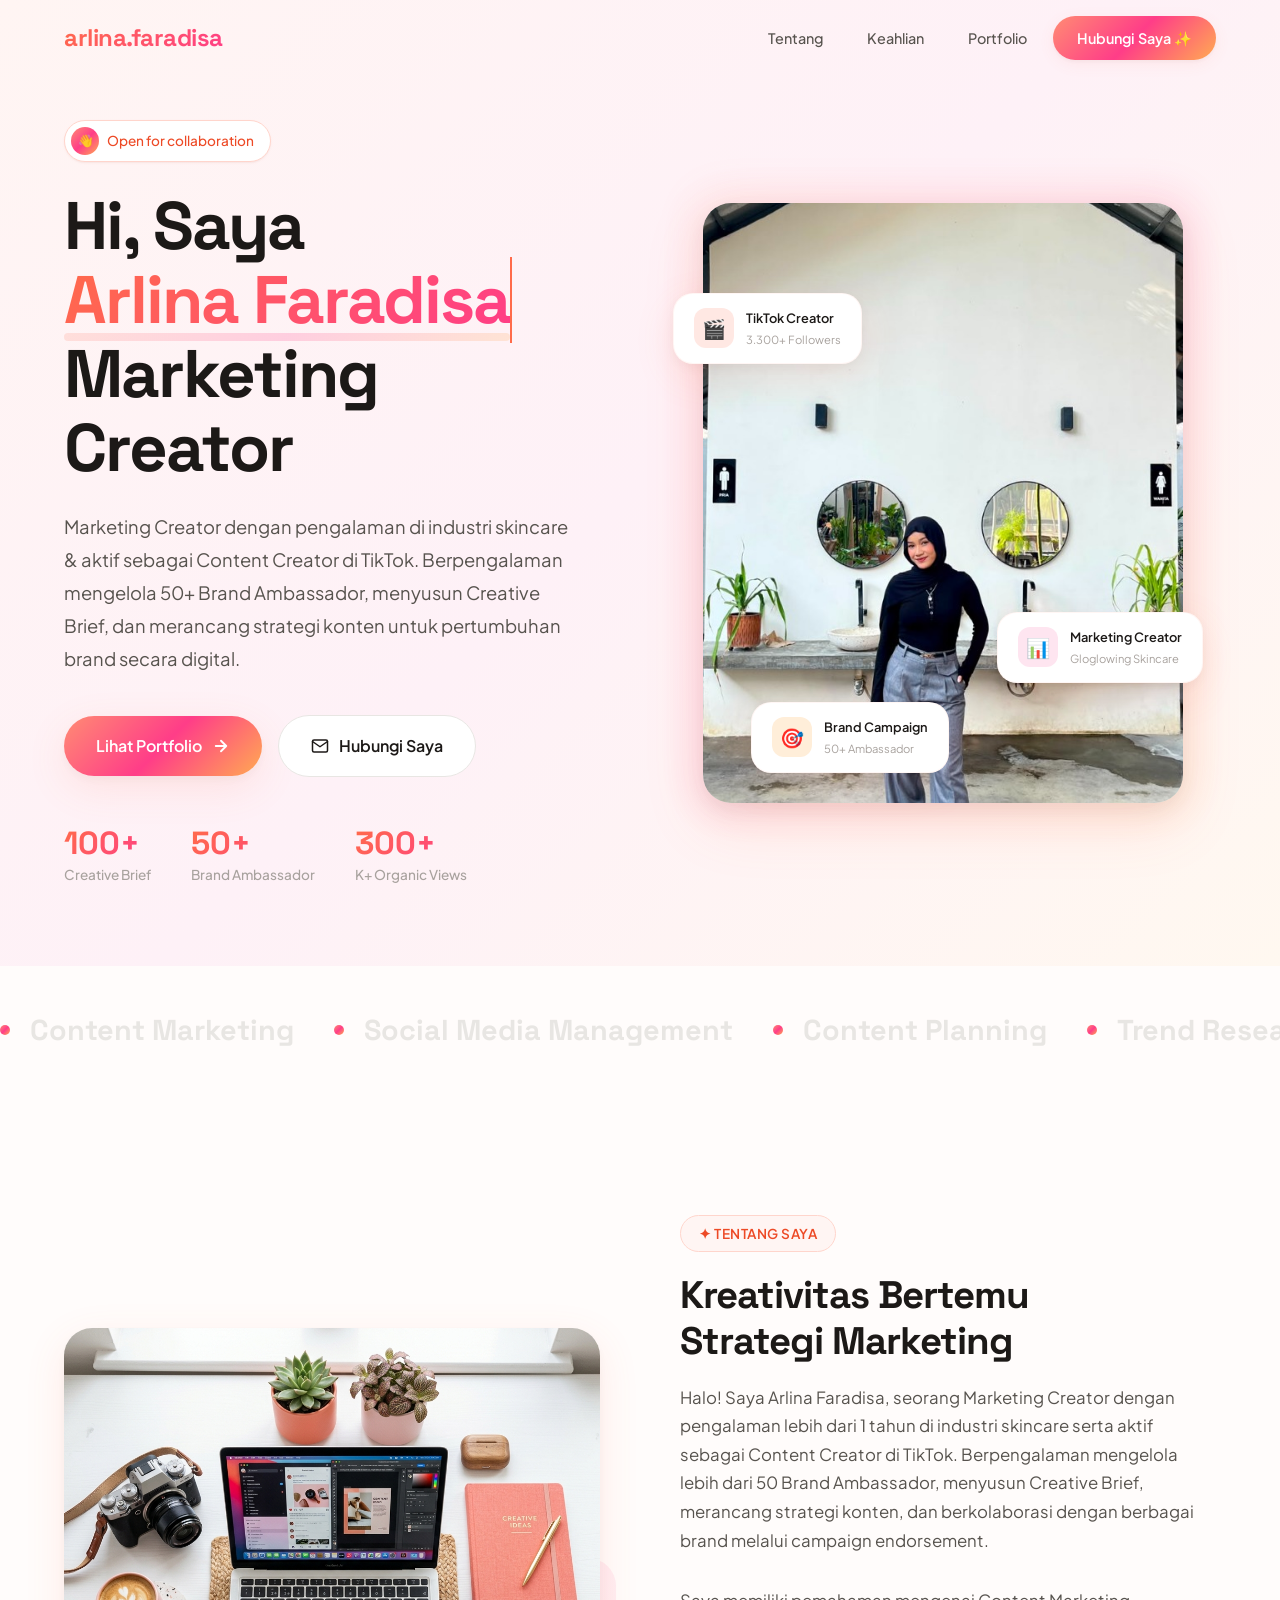
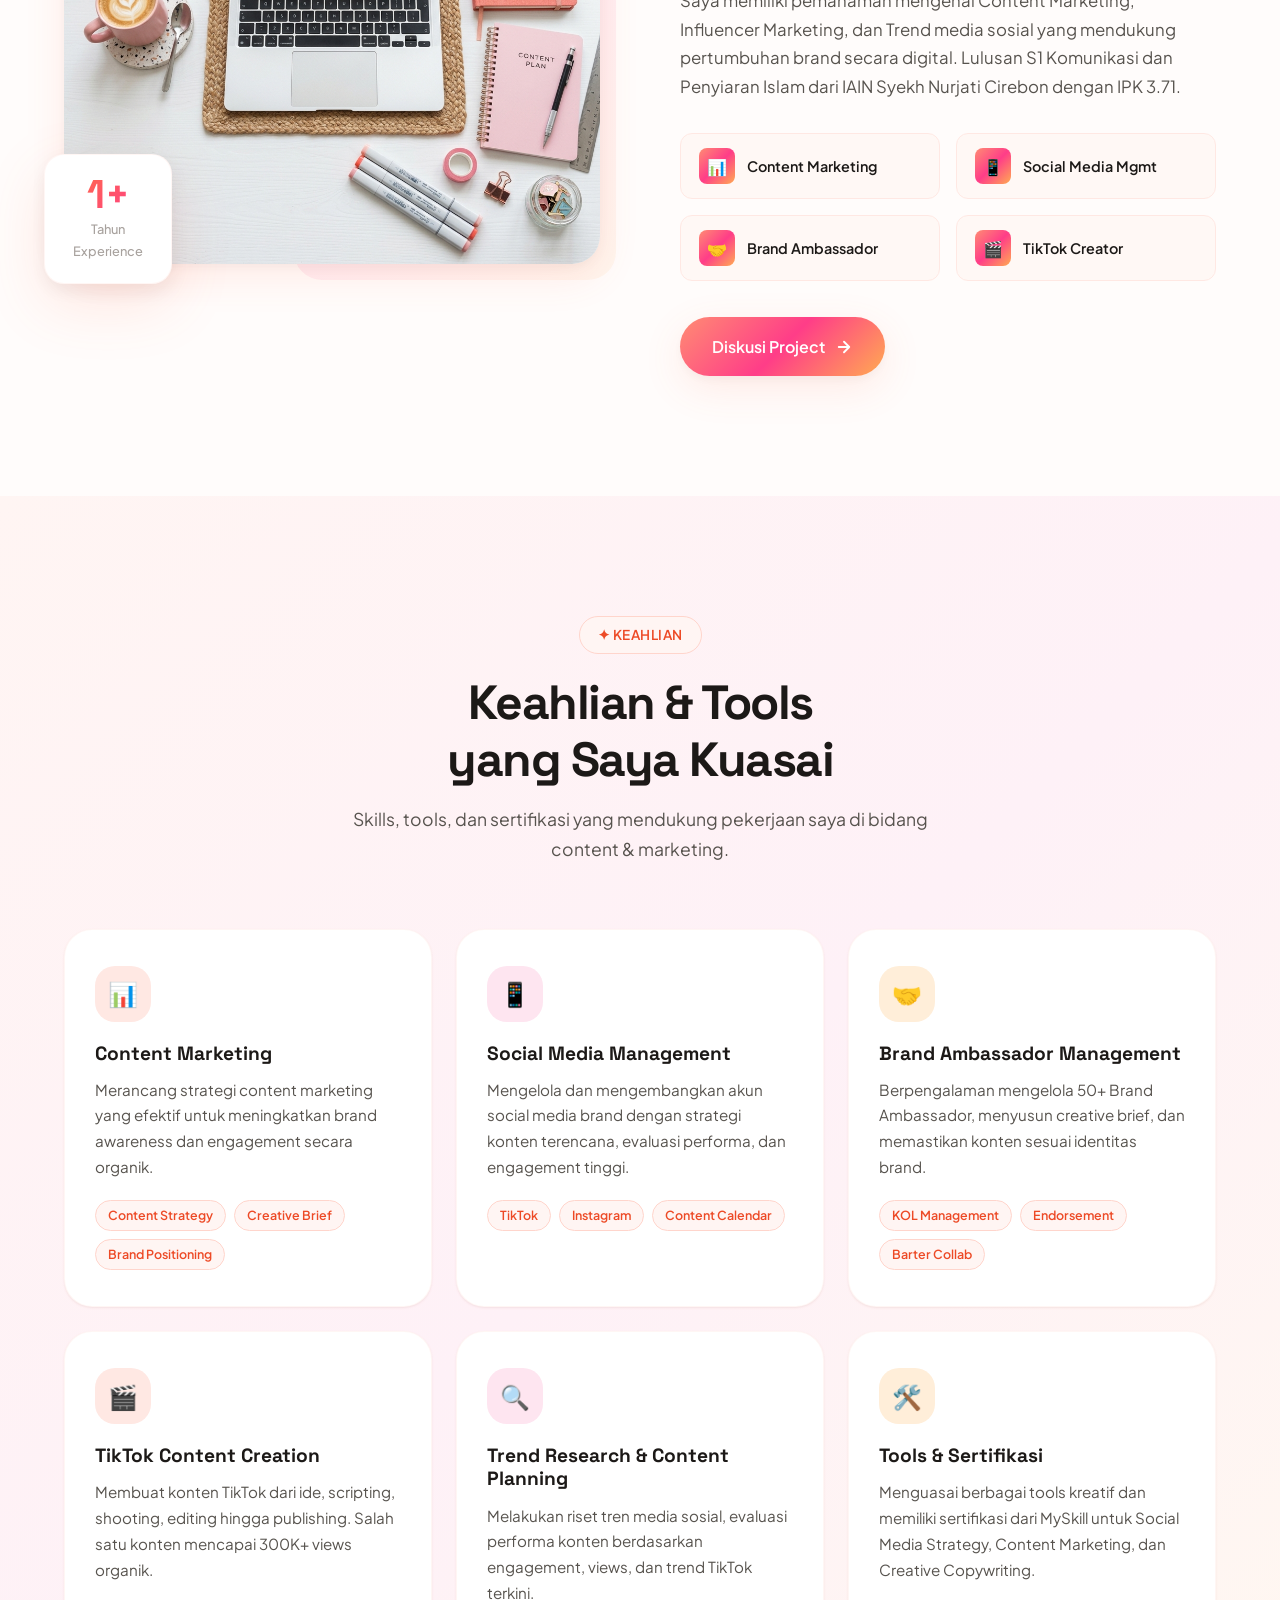
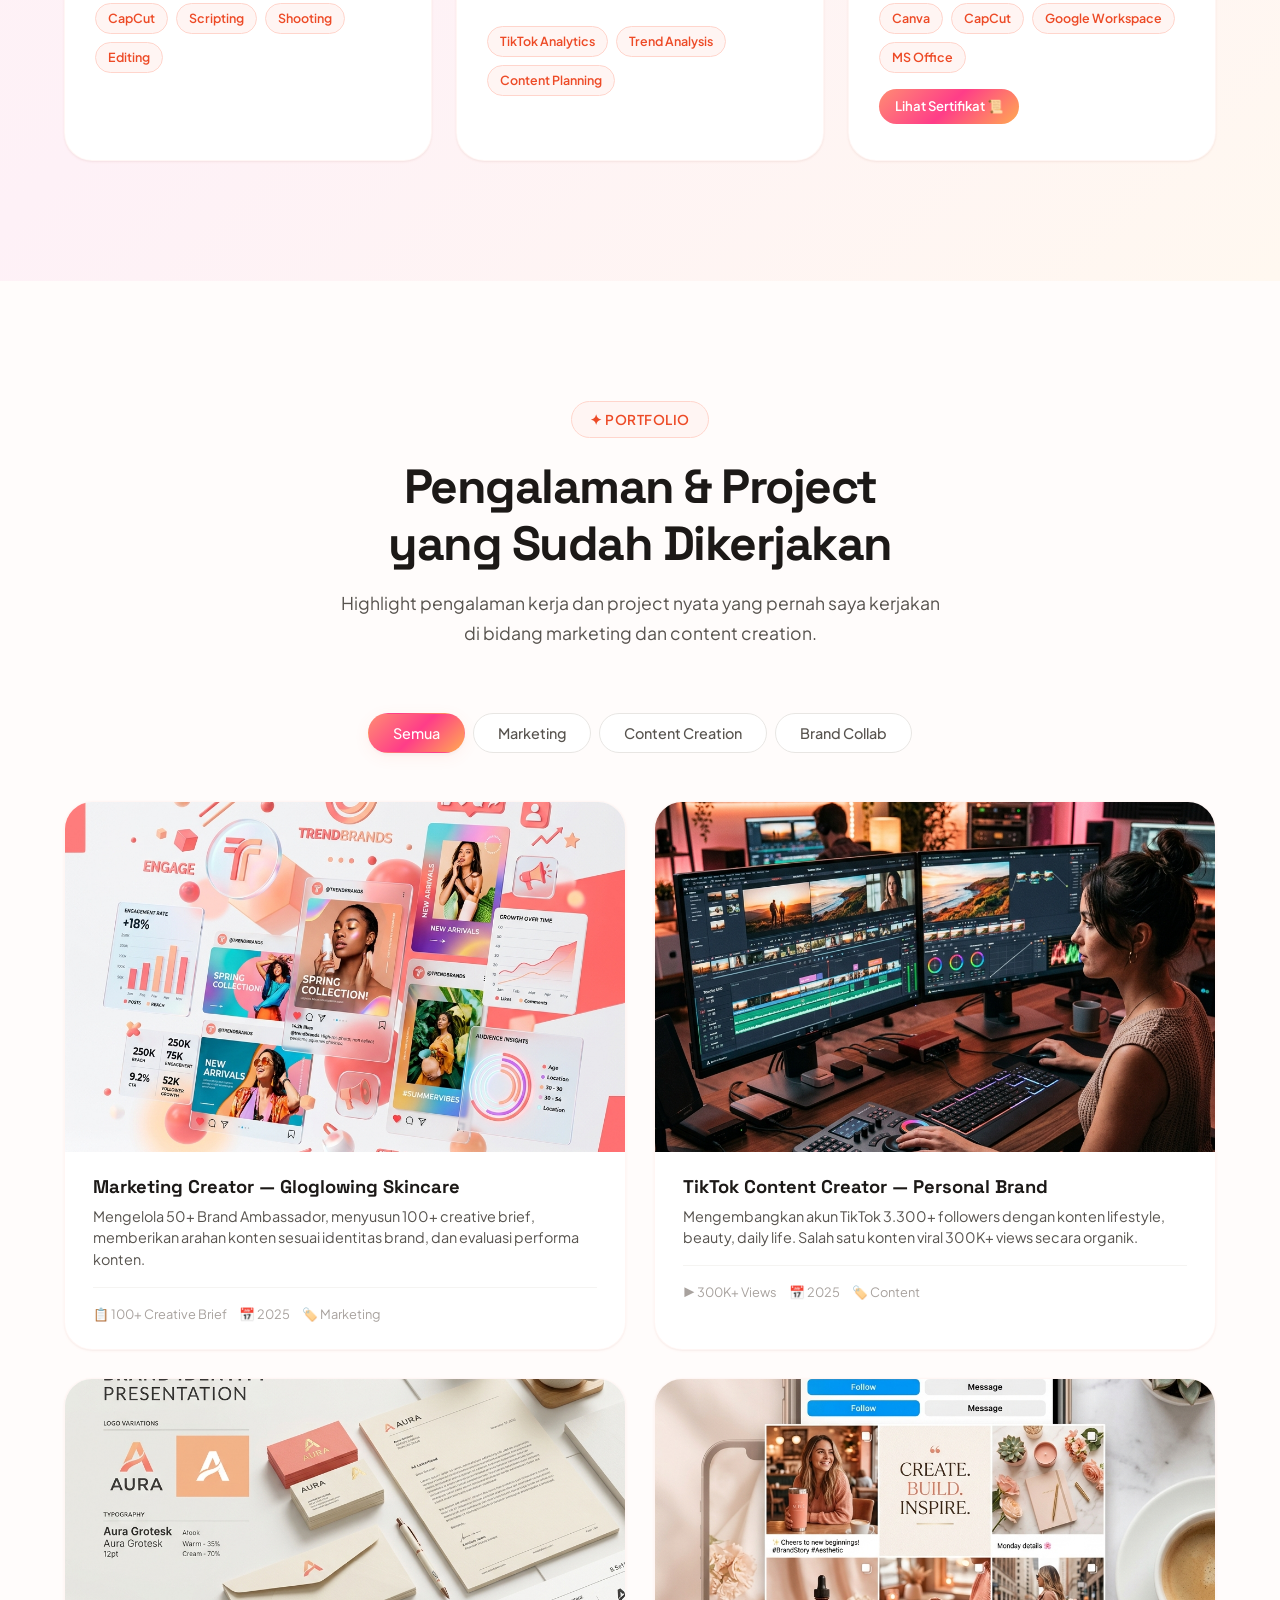
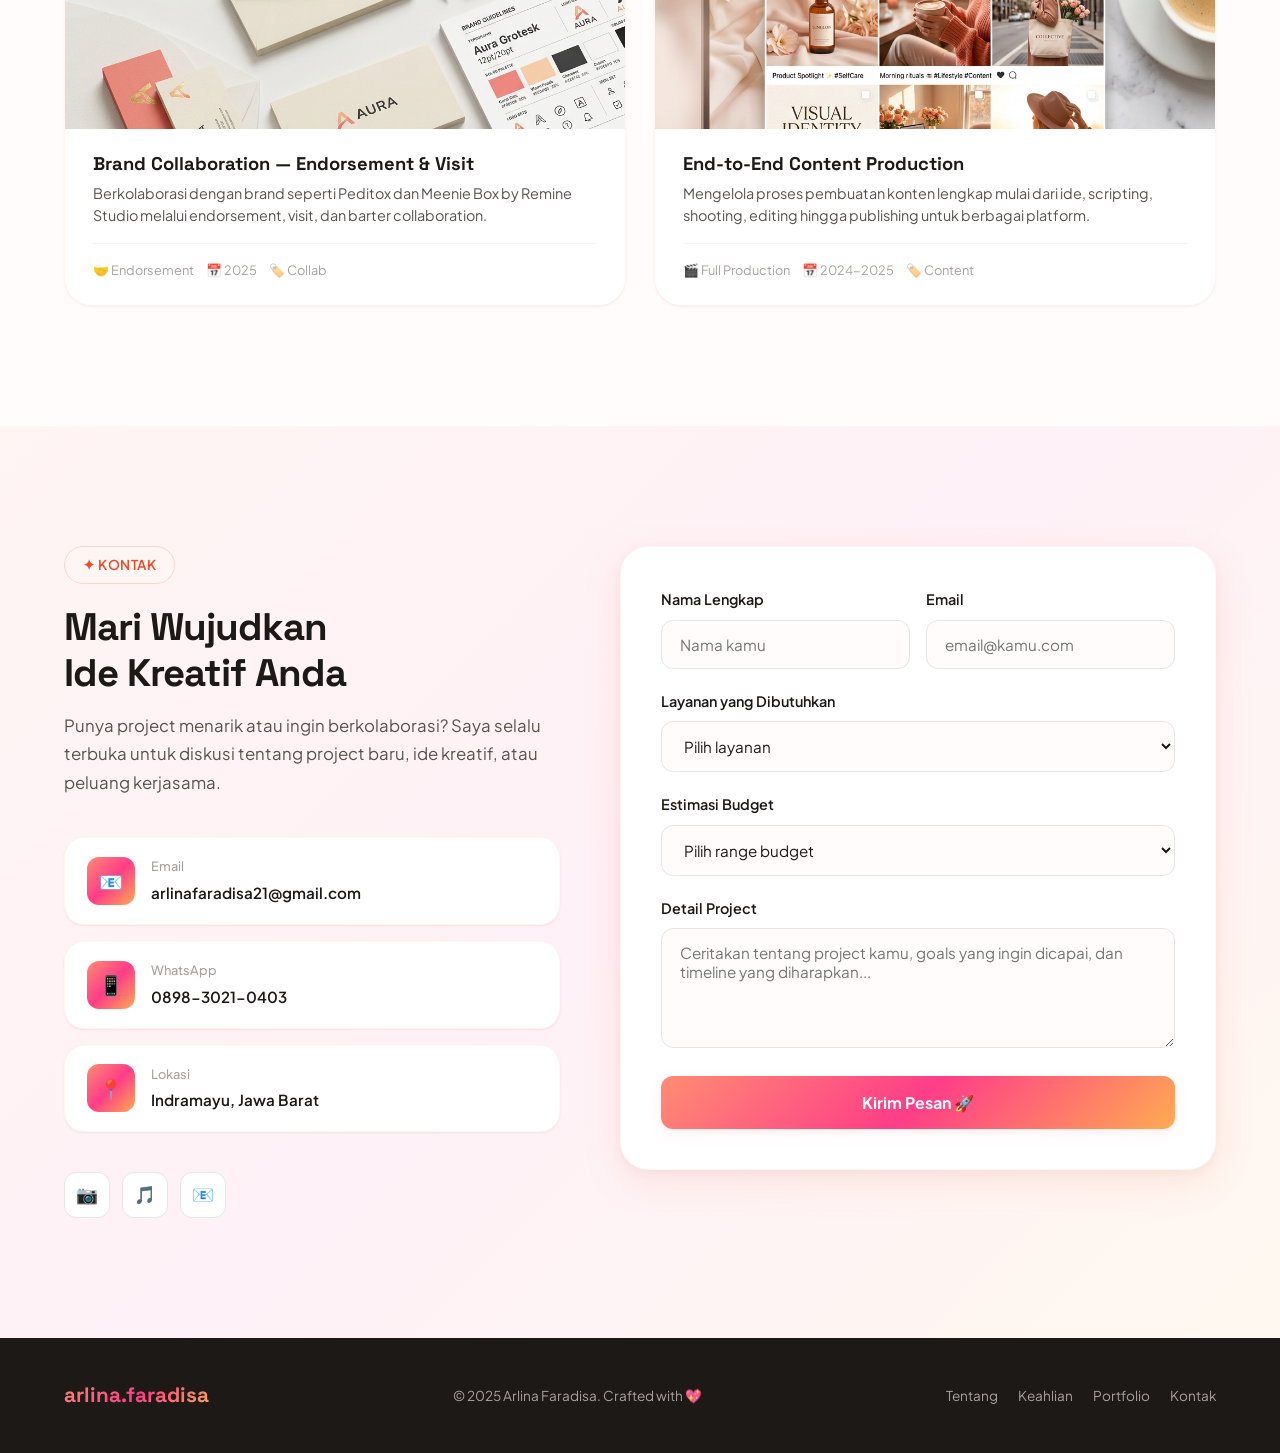
==== index.html @ 0d8db07e "feat: add interactive modal for Tools & Sertifikasi with 3 MySkill certificates" ====
<!DOCTYPE html>
<html lang="id">

<head>
  <meta charset="UTF-8">
  <meta name="viewport" content="width=device-width, initial-scale=1.0">
  <meta name="description"
    content="Arlina Faradisa — Marketing Creator & Content Creator berpengalaman di industri skincare dan TikTok. Social Media Management, Brand Campaign, dan Content Marketing.">
  <meta name="keywords"
    content="Arlina Faradisa, marketing creator, content creator, tiktok, social media management, brand campaign, skincare, content marketing">
  <meta name="author" content="Arlina Faradisa">
  <title>Arlina Faradisa — Marketing Creator & Content Creator</title>
  <link rel="stylesheet" href="style.css?v=1.1">
  <link rel="icon"
    href="data:image/svg+xml,<svg xmlns='http://www.w3.org/2000/svg' viewBox='0 0 100 100'><text y='.9em' font-size='90'>🎨</text></svg>">
</head>

<body>

  <!-- Animated Background -->
  <div class="bg-shapes">
    <div class="shape shape-1"></div>
    <div class="shape shape-2"></div>
    <div class="shape shape-3"></div>
  </div>
  <div class="cursor-blob" id="cursorBlob"></div>

  <!-- ===== NAVBAR ===== -->
  <nav class="navbar" id="navbar">
    <div class="container">
      <a href="#" class="navbar-logo">arlina.faradisa</a>
      <div class="navbar-links" id="navLinks">
        <a href="#about" class="active">Tentang</a>
        <a href="#skills">Keahlian</a>
        <a href="#portfolio">Portfolio</a>
        <a href="#contact" class="navbar-cta">Hubungi Saya ✨</a>
      </div>
      <button class="menu-toggle" id="menuToggle" aria-label="Toggle menu">
        <span></span>
        <span></span>
        <span></span>
      </button>
    </div>
  </nav>

  <!-- ===== HERO SECTION ===== -->
  <section class="hero" id="hero">
    <div class="container">
      <div class="hero-content">
        <div class="hero-badge">
          <span class="badge-dot">👋</span>
          Open for collaboration
        </div>
        <h1>
          Hi, Saya<br>
          <span class="highlight">Arlina Faradisa</span><br>
          Marketing Creator
        </h1>
        <p class="hero-description">
          Marketing Creator dengan pengalaman di industri skincare & aktif sebagai
          Content Creator di TikTok. Berpengalaman mengelola 50+ Brand Ambassador,
          menyusun Creative Brief, dan merancang strategi konten untuk pertumbuhan
          brand secara digital.
        </p>
        <div class="hero-actions">
          <a href="#portfolio" class="btn-primary">
            Lihat Portfolio
            <svg width="18" height="18" viewBox="0 0 24 24" fill="none" stroke="currentColor" stroke-width="2.5"
              stroke-linecap="round" stroke-linejoin="round">
              <path d="M5 12h14M12 5l7 7-7 7" />
            </svg>
          </a>
          <a href="#contact" class="btn-secondary">
            <svg width="18" height="18" viewBox="0 0 24 24" fill="none" stroke="currentColor" stroke-width="2"
              stroke-linecap="round" stroke-linejoin="round">
              <path d="M4 4h16c1.1 0 2 .9 2 2v12c0 1.1-.9 2-2 2H4c-1.1 0-2-.9-2-2V6c0-1.1.9-2 2-2z" />
              <polyline points="22,6 12,13 2,6" />
            </svg>
            Hubungi Saya
          </a>
        </div>
        <div class="hero-stats">
          <div class="hero-stat">
            <div class="stat-number" data-count="100">0</div>
            <div class="stat-label">Creative Brief</div>
          </div>
          <div class="hero-stat">
            <div class="stat-number" data-count="50">0</div>
            <div class="stat-label">Brand Ambassador</div>
          </div>
          <div class="hero-stat">
            <div class="stat-number" data-count="300">0</div>
            <div class="stat-label">K+ Organic Views</div>
          </div>
        </div>
      </div>
      <div class="hero-visual">
        <div class="hero-image-wrapper">
          <img src="assets/hero-portrait.jpg" alt="Arlina Faradisa — Marketing Creator & Content Creator"
            loading="eager">
          <!-- Floating cards -->
          <div class="hero-float hero-float-1">
            <div class="float-icon coral">🎬</div>
            <div>
              <div class="float-text">TikTok Creator</div>
              <div class="float-sub">3.300+ Followers</div>
            </div>
          </div>
          <div class="hero-float hero-float-2">
            <div class="float-icon pink">📊</div>
            <div>
              <div class="float-text">Marketing Creator</div>
              <div class="float-sub">Gloglowing Skincare</div>
            </div>
          </div>
          <div class="hero-float hero-float-3">
            <div class="float-icon peach">🎯</div>
            <div>
              <div class="float-text">Brand Campaign</div>
              <div class="float-sub">50+ Ambassador</div>
            </div>
          </div>
        </div>
      </div>
    </div>
  </section>

  <!-- ===== MARQUEE ===== -->
  <div class="marquee-section">
    <div class="marquee-track">
      <span class="marquee-item"><span class="marquee-dot"></span> Content Marketing</span>
      <span class="marquee-item"><span class="marquee-dot"></span> Social Media Management</span>
      <span class="marquee-item"><span class="marquee-dot"></span> Content Planning</span>
      <span class="marquee-item"><span class="marquee-dot"></span> Trend Research</span>
      <span class="marquee-item"><span class="marquee-dot"></span> Brand Ambassador Management</span>
      <span class="marquee-item"><span class="marquee-dot"></span> Creative Copywriting</span>
      <span class="marquee-item"><span class="marquee-dot"></span> TikTok Content</span>
      <span class="marquee-item"><span class="marquee-dot"></span> Canva • CapCut • TikTok Analytics</span>
      <!-- Duplicate for seamless loop -->
      <span class="marquee-item"><span class="marquee-dot"></span> Content Marketing</span>
      <span class="marquee-item"><span class="marquee-dot"></span> Social Media Management</span>
      <span class="marquee-item"><span class="marquee-dot"></span> Content Planning</span>
      <span class="marquee-item"><span class="marquee-dot"></span> Trend Research</span>
      <span class="marquee-item"><span class="marquee-dot"></span> Brand Ambassador Management</span>
      <span class="marquee-item"><span class="marquee-dot"></span> Creative Copywriting</span>
      <span class="marquee-item"><span class="marquee-dot"></span> TikTok Content</span>
      <span class="marquee-item"><span class="marquee-dot"></span> Canva • CapCut • TikTok Analytics</span>
    </div>
  </div>

  <!-- ===== ABOUT SECTION ===== -->
  <section class="about" id="about">
    <div class="container">
      <div class="about-grid">
        <div class="about-image reveal">
          <img src="assets/project-creative.png" alt="Creative workspace">
          <div class="about-experience-badge">
            <div class="exp-number">1+</div>
            <div class="exp-label">Tahun<br>Experience</div>
          </div>
        </div>
        <div class="about-content reveal reveal-delay-2">
          <div class="section-tag">✦ Tentang Saya</div>
          <h2>Kreativitas Bertemu<br>Strategi Marketing</h2>
          <p class="about-text">
            Halo! Saya Arlina Faradisa, seorang Marketing Creator dengan pengalaman
            lebih dari 1 tahun di industri skincare serta aktif sebagai Content Creator
            di TikTok. Berpengalaman mengelola lebih dari 50 Brand Ambassador,
            menyusun Creative Brief, merancang strategi konten, dan berkolaborasi
            dengan berbagai brand melalui campaign endorsement.
          </p>
          <p class="about-text">
            Saya memiliki pemahaman mengenai Content Marketing, Influencer Marketing,
            dan Trend media sosial yang mendukung pertumbuhan brand secara digital.
            Lulusan S1 Komunikasi dan Penyiaran Islam dari IAIN Syekh Nurjati Cirebon
            dengan IPK 3.71.
          </p>
          <div class="about-highlights">
            <div class="about-highlight">
              <div class="highlight-icon">📊</div>
              <div class="highlight-text">Content Marketing</div>
            </div>
            <div class="about-highlight">
              <div class="highlight-icon">📱</div>
              <div class="highlight-text">Social Media Mgmt</div>
            </div>
            <div class="about-highlight">
              <div class="highlight-icon">🤝</div>
              <div class="highlight-text">Brand Ambassador</div>
            </div>
            <div class="about-highlight">
              <div class="highlight-icon">🎬</div>
              <div class="highlight-text">TikTok Creator</div>
            </div>
          </div>
          <a href="#contact" class="btn-primary">
            Diskusi Project
            <svg width="18" height="18" viewBox="0 0 24 24" fill="none" stroke="currentColor" stroke-width="2.5"
              stroke-linecap="round" stroke-linejoin="round">
              <path d="M5 12h14M12 5l7 7-7 7" />
            </svg>
          </a>
        </div>
      </div>
    </div>
  </section>

  <!-- ===== SKILLS SECTION ===== -->
  <section class="skills" id="skills">
    <div class="container">
      <div class="section-header reveal">
        <div class="section-tag">✦ Keahlian</div>
        <h2 class="section-title">Keahlian & Tools<br>yang Saya Kuasai</h2>
        <p class="section-subtitle">
          Skills, tools, dan sertifikasi yang mendukung pekerjaan
          saya di bidang content & marketing.
        </p>
      </div>
      <div class="skills-grid">
        <!-- Skill 1 -->
        <div class="skill-card reveal reveal-delay-1">
          <div class="skill-icon coral">📊</div>
          <h3>Content Marketing</h3>
          <p>Merancang strategi content marketing yang efektif untuk meningkatkan brand awareness dan engagement secara
            organik.</p>
          <div class="skill-tags">
            <span class="skill-tag">Content Strategy</span>
            <span class="skill-tag">Creative Brief</span>
            <span class="skill-tag">Brand Positioning</span>
          </div>
        </div>
        <!-- Skill 2 -->
        <div class="skill-card reveal reveal-delay-2">
          <div class="skill-icon pink">📱</div>
          <h3>Social Media Management</h3>
          <p>Mengelola dan mengembangkan akun social media brand dengan strategi konten terencana, evaluasi performa,
            dan engagement tinggi.</p>
          <div class="skill-tags">
            <span class="skill-tag">TikTok</span>
            <span class="skill-tag">Instagram</span>
            <span class="skill-tag">Content Calendar</span>
          </div>
        </div>
        <!-- Skill 3 -->
        <div class="skill-card reveal reveal-delay-3">
          <div class="skill-icon peach">🤝</div>
          <h3>Brand Ambassador Management</h3>
          <p>Berpengalaman mengelola 50+ Brand Ambassador, menyusun creative brief, dan memastikan konten sesuai
            identitas brand.</p>
          <div class="skill-tags">
            <span class="skill-tag">KOL Management</span>
            <span class="skill-tag">Endorsement</span>
            <span class="skill-tag">Barter Collab</span>
          </div>
        </div>
        <!-- Skill 4 -->
        <div class="skill-card reveal reveal-delay-1">
          <div class="skill-icon coral">🎬</div>
          <h3>TikTok Content Creation</h3>
          <p>Membuat konten TikTok dari ide, scripting, shooting, editing hingga publishing. Salah satu konten mencapai
            300K+ views organik.</p>
          <div class="skill-tags">
            <span class="skill-tag">CapCut</span>
            <span class="skill-tag">Scripting</span>
            <span class="skill-tag">Shooting</span>
            <span class="skill-tag">Editing</span>
          </div>
        </div>
        <!-- Skill 5 -->
        <div class="skill-card reveal reveal-delay-2">
          <div class="skill-icon pink">🔍</div>
          <h3>Trend Research & Content Planning</h3>
          <p>Melakukan riset tren media sosial, evaluasi performa konten berdasarkan engagement, views, dan trend TikTok
            terkini.</p>
          <div class="skill-tags">
            <span class="skill-tag">TikTok Analytics</span>
            <span class="skill-tag">Trend Analysis</span>
            <span class="skill-tag">Content Planning</span>
          </div>
        </div>
        <!-- Skill 6 -->
        <div class="skill-card reveal reveal-delay-3" id="certCard" onclick="openCertDetail()">
          <div class="skill-icon peach">🛠️</div>
          <h3>Tools & Sertifikasi</h3>
          <p>Menguasai berbagai tools kreatif dan memiliki sertifikasi dari MySkill untuk Social Media Strategy, Content
            Marketing, dan Creative Copywriting.</p>
          <div class="skill-tags">
            <span class="skill-tag">Canva</span>
            <span class="skill-tag">CapCut</span>
            <span class="skill-tag">Google Workspace</span>
            <span class="skill-tag">MS Office</span>
          </div>
          <div style="margin-top: 16px;">
            <span class="overlay-cta" style="display: inline-block;">Lihat Sertifikat 📜</span>
          </div>
        </div>
      </div>
    </div>
  </section>

  <!-- ===== PORTFOLIO SECTION ===== -->
  <section class="portfolio" id="portfolio">
    <div class="container">
      <div class="section-header reveal">
        <div class="section-tag">✦ Portfolio</div>
        <h2 class="section-title">Pengalaman & Project<br>yang Sudah Dikerjakan</h2>
        <p class="section-subtitle">
          Highlight pengalaman kerja dan project nyata yang pernah
          saya kerjakan di bidang marketing dan content creation.
        </p>
      </div>

      <div class="portfolio-filters reveal">
        <button class="filter-btn active" data-filter="all">Semua</button>
        <button class="filter-btn" data-filter="marketing">Marketing</button>
        <button class="filter-btn" data-filter="content">Content Creation</button>
        <button class="filter-btn" data-filter="collab">Brand Collab</button>
      </div>

      <div class="portfolio-grid">
        <!-- Project 1: Gloglowing Skincare -->
        <div class="portfolio-card reveal reveal-delay-1" data-category="marketing">
          <div class="portfolio-card-image">
            <img src="assets/project-marketing.png" alt="Marketing Creator — Gloglowing Skincare">
            <div class="portfolio-card-overlay">
              <span class="overlay-tag">Marketing Creator</span>
            </div>
          </div>
          <div class="portfolio-card-info">
            <h3>Marketing Creator — Gloglowing Skincare</h3>
            <p>Mengelola 50+ Brand Ambassador, menyusun 100+ creative brief, memberikan arahan konten sesuai identitas
              brand, dan evaluasi performa konten.</p>
            <div class="portfolio-card-meta">
              <span>📋 100+ Creative Brief</span>
              <span>📅 2025</span>
              <span>🏷️ Marketing</span>
            </div>
          </div>
        </div>
        <!-- Project 2: TikTok Content Creator -->
        <div class="portfolio-card reveal reveal-delay-2" data-category="content" id="tiktokCard"
          onclick="openTiktokDetail()">
          <div class="portfolio-card-image">
            <img src="assets/project-video.png" alt="TikTok Content Creator">
            <div class="portfolio-card-overlay">
              <span class="overlay-tag">Content Creation</span>
              <span class="overlay-cta">Klik untuk detail 👆</span>
            </div>
          </div>
          <div class="portfolio-card-info">
            <h3>TikTok Content Creator — Personal Brand</h3>
            <p>Mengembangkan akun TikTok 3.300+ followers dengan konten lifestyle, beauty, daily life. Salah satu konten
              viral 300K+ views secara organik.</p>
            <div class="portfolio-card-meta">
              <span>▶️ 300K+ Views</span>
              <span>📅 2025</span>
              <span>🏷️ Content</span>
            </div>
          </div>
        </div>
        <!-- Project 3: Brand Collaboration -->
        <div class="portfolio-card reveal reveal-delay-1" data-category="collab" id="collabCard" onclick="openCollabDetail()">
          <div class="portfolio-card-image">
            <img src="assets/project-branding.png" alt="Brand Collaboration">
            <div class="portfolio-card-overlay">
              <span class="overlay-tag">Brand Collab</span>
              <span class="overlay-cta">Klik untuk detail 👆</span>
            </div>
          </div>
          <div class="portfolio-card-info">
            <h3>Brand Collaboration — Endorsement & Visit</h3>
            <p>Berkolaborasi dengan brand seperti Peditox dan Meenie Box by Remine Studio melalui endorsement, visit,
              dan barter collaboration.</p>
            <div class="portfolio-card-meta">
              <span>🤝 Endorsement</span>
              <span>📅 2025</span>
              <span>🏷️ Collab</span>
            </div>
          </div>
        </div>
        <!-- Project 4: Content Strategy -->
        <div class="portfolio-card reveal reveal-delay-2" data-category="content">
          <div class="portfolio-card-image">
            <img src="assets/project-social.png" alt="Content Strategy & Production">
            <div class="portfolio-card-overlay">
              <span class="overlay-tag">Content Strategy</span>
            </div>
          </div>
          <div class="portfolio-card-info">
            <h3>End-to-End Content Production</h3>
            <p>Mengelola proses pembuatan konten lengkap mulai dari ide, scripting, shooting, editing hingga publishing
              untuk berbagai platform.</p>
            <div class="portfolio-card-meta">
              <span>🎬 Full Production</span>
              <span>📅 2024-2025</span>
              <span>🏷️ Content</span>
            </div>
          </div>
        </div>
      </div>
    </div>
  </section>

  <!-- ===== CONTACT SECTION ===== -->
  <section class="contact" id="contact">
    <div class="container">
      <div class="contact-grid">
        <div class="contact-info reveal">
          <div class="section-tag">✦ Kontak</div>
          <h2>Mari Wujudkan<br>Ide Kreatif Anda</h2>
          <p>Punya project menarik atau ingin berkolaborasi? Saya selalu terbuka untuk diskusi tentang project baru, ide
            kreatif, atau peluang kerjasama.</p>

          <div class="contact-methods">
            <div class="contact-method">
              <div class="method-icon">📧</div>
              <div>
                <div class="method-label">Email</div>
                <div class="method-value">arlinafaradisa21@gmail.com</div>
              </div>
            </div>
            <div class="contact-method">
              <div class="method-icon">📱</div>
              <div>
                <div class="method-label">WhatsApp</div>
                <div class="method-value">0898-3021-0403</div>
              </div>
            </div>
            <div class="contact-method">
              <div class="method-icon">📍</div>
              <div>
                <div class="method-label">Lokasi</div>
                <div class="method-value">Indramayu, Jawa Barat</div>
              </div>
            </div>
          </div>

          <div class="contact-socials">
            <a href="#" class="social-link" aria-label="Instagram" title="Instagram">📷</a>
            <a href="#" class="social-link" aria-label="TikTok" title="TikTok">🎵</a>
            <a href="mailto:arlinafaradisa21@gmail.com" class="social-link" aria-label="Email" title="Email">📧</a>
          </div>
        </div>

        <form class="contact-form reveal reveal-delay-2" id="contactForm">
          <div class="form-row">
            <div class="form-group">
              <label for="name">Nama Lengkap</label>
              <input type="text" id="name" placeholder="Nama kamu" required>
            </div>
            <div class="form-group">
              <label for="email">Email</label>
              <input type="email" id="email" placeholder="email@kamu.com" required>
            </div>
          </div>
          <div class="form-group">
            <label for="service">Layanan yang Dibutuhkan</label>
            <select id="service">
              <option value="" disabled selected>Pilih layanan</option>
              <option value="social-media">Social Media Management</option>
              <option value="content-creation">Content Creation</option>
              <option value="video-production">Video Production</option>
              <option value="digital-marketing">Digital Marketing</option>
              <option value="branding">Brand Identity</option>
              <option value="campaign">Campaign Management</option>
              <option value="other">Lainnya</option>
            </select>
          </div>
          <div class="form-group">
            <label for="budget">Estimasi Budget</label>
            <select id="budget">
              <option value="" disabled selected>Pilih range budget</option>
              <option value="1-3">Rp 1 - 3 Juta</option>
              <option value="3-5">Rp 3 - 5 Juta</option>
              <option value="5-10">Rp 5 - 10 Juta</option>
              <option value="10-25">Rp 10 - 25 Juta</option>
              <option value="25+">Rp 25 Juta+</option>
            </select>
          </div>
          <div class="form-group">
            <label for="message">Detail Project</label>
            <textarea id="message"
              placeholder="Ceritakan tentang project kamu, goals yang ingin dicapai, dan timeline yang diharapkan..."
              required></textarea>
          </div>
          <button type="submit" class="form-submit" id="submitBtn">
            Kirim Pesan 🚀
          </button>
        </form>
      </div>
    </div>
  </section>

  <!-- ===== FOOTER ===== -->
  <footer class="footer">
    <div class="container">
      <span class="footer-logo">arlina.faradisa</span>
      <span class="footer-text">© 2025 Arlina Faradisa. Crafted with 💖</span>
      <div class="footer-links">
        <a href="#about">Tentang</a>
        <a href="#skills">Keahlian</a>
        <a href="#portfolio">Portfolio</a>
        <a href="#contact">Kontak</a>
      </div>
    </div>
  </footer>

  <!-- ===== TIKTOK DETAIL MODAL ===== -->
  <div class="tiktok-modal-overlay" id="tiktokModal">
    <div class="tiktok-modal">
      <button class="tiktok-modal-close" onclick="closeTiktokDetail()" aria-label="Tutup modal">
        <svg width="24" height="24" viewBox="0 0 24 24" fill="none" stroke="currentColor" stroke-width="2.5"
          stroke-linecap="round" stroke-linejoin="round">
          <path d="M18 6L6 18M6 6l12 12" />
        </svg>
      </button>

      <div class="tiktok-modal-header">
        <div class="section-tag">✦ TikTok Analytics</div>
        <h2>TikTok Content Creator<br><span class="highlight-text-gradient">Personal Brand Analytics</span></h2>
        <p class="tiktok-modal-subtitle">Data performa akun TikTok @itsarln_ — menunjukkan pertumbuhan organik melalui
          konten lifestyle, beauty, dan daily life di wilayah Indramayu.</p>
      </div>

      <div class="tiktok-modal-grid">
        <!-- Screenshot 1: Profil TikTok -->
        <div class="tiktok-detail-card">
          <div class="tiktok-detail-number">01</div>
          <div class="tiktok-detail-image">
            <img src="assets/tiktok-profil.jpg" alt="Profil TikTok @itsarln_" loading="lazy">
          </div>
          <div class="tiktok-detail-info">
            <h3>🎵 Profil TikTok @itsarln_</h3>
            <p>Tampilan profil akun TikTok <strong>@itsarln_</strong> dengan <strong>3.380 Pengikut</strong>,
              <strong>107,4 ribu Suka</strong>, dan <strong>43 Mengikuti</strong>. Berbasis di
              <strong>Indramayu</strong> dengan niche konten <strong>places • food • lifestyle</strong>. Akun terhubung
              dengan Instagram <strong>@ar.linn_</strong>. Fitur aktif meliputi TikTok Studio, Showcase, dan Pesanan.
              Grid konten menampilkan 270 draft dan video yang disematkan dengan views tertinggi <strong>320,7
                ribu</strong>.</p>
          </div>
        </div>

        <!-- Screenshot 2: Konten Terpopuler -->
        <div class="tiktok-detail-card">
          <div class="tiktok-detail-number">02</div>
          <div class="tiktok-detail-image">
            <img src="assets/tiktok-konten.jpg" alt="Konten Terpopuler TikTok" loading="lazy">
          </div>
          <div class="tiktok-detail-info">
            <h3>🔥 Konten Terpopuler</h3>
            <p>Daftar 6 postingan terpopuler berdasarkan tayangan terbanyak dalam 365 hari terakhir:<br>
              <strong>1.</strong> "harus bangga donggg #indramayu" — <strong>320K views</strong> (16 Mar)<br>
              <strong>2.</strong> "dann panasnya di indramayu gada obat" — <strong>207K views</strong> (29 Des 2025)<br>
              <strong>3.</strong> "ada apa lagi hayo?" — <strong>191K views</strong> (11 Agu 2025)<br>
              <strong>4.</strong> "warga imy pasti pd tau berita inikann?" — <strong>113K views</strong> (12 Agu
              2025)<br>
              <strong>5.</strong> "nongkrong kemana lagi yaaakkk?" — <strong>89K views</strong> (29 Jun)<br>
              <strong>6.</strong> "susah bgt di lupainnn" — <strong>80K views</strong>
            </p>
          </div>
        </div>

        <!-- Screenshot 3: Ikhtisar 7 Hari -->
        <div class="tiktok-detail-card">
          <div class="tiktok-detail-number">03</div>
          <div class="tiktok-detail-image">
            <img src="assets/tiktok-ikhtisar-7.jpg" alt="Ikhtisar 7 Hari TikTok" loading="lazy">
          </div>
          <div class="tiktok-detail-info">
            <h3>🚀 Ikhtisar 7 Hari</h3>
            <p>Performa terbaru dalam 7 hari (1 – 7 Agu) menunjukkan lonjakan besar: <strong>tayangan postingan 92,5
                ribu</strong> (naik <strong>+167.9%</strong>), <strong>tampilan profil 1,2 ribu</strong> (+39.1%),
              <strong>suka 4,6 ribu</strong> (+264.1%), <strong>komentar 133</strong> (+269.4%), <strong>bagikan
                570</strong> (+229.5%), dengan <strong>perkiraan reward Rp487.03</strong>. Grafik views menunjukkan
              konten viral yang mencapai puncak 30,3 ribu views per hari.</p>
          </div>
        </div>

        <!-- Screenshot 4: Analisis Penonton -->
        <div class="tiktok-detail-card">
          <div class="tiktok-detail-number">04</div>
          <div class="tiktok-detail-image">
            <img src="assets/tiktok-penonton.jpg" alt="Analisis Penonton TikTok" loading="lazy">
          </div>
          <div class="tiktok-detail-info">
            <h3>📊 Analisis Penonton</h3>
            <p>Data penonton dalam periode 11 Jul – 7 Agu menunjukkan <strong>total penonton 111,3 ribu</strong> dengan
              <strong>penonton baru 39,9 ribu</strong> (naik +16.6%). Grafik views menunjukkan lonjakan signifikan di
              awal Agustus. Wawasan penonton berdasarkan gender: <strong>Laki-laki 38%</strong>, <strong>Perempuan
                61%</strong>, menunjukkan mayoritas penonton adalah perempuan.</p>
          </div>
        </div>

        <!-- Screenshot 5: Ikhtisar 365 Hari -->
        <div class="tiktok-detail-card">
          <div class="tiktok-detail-number">05</div>
          <div class="tiktok-detail-image">
            <img src="assets/tiktok-ikhtisar-365.jpg" alt="Ikhtisar 365 Hari TikTok" loading="lazy">
          </div>
          <div class="tiktok-detail-info">
            <h3>📈 Ikhtisar 365 Hari</h3>
            <p>Performa akun selama 1 tahun (8 Agu 2025 – 7 Agu 2026): <strong>tayangan postingan 1,8 juta</strong>,
              <strong>tampilan profil 37 ribu</strong>, <strong>suka 110,9 ribu</strong>, <strong>komentar 2,6
                ribu</strong>, <strong>bagikan 6,7 ribu</strong>. Sumber lalu lintas utama berasal dari <strong>Saran
                (88.7%)</strong>, menunjukkan kekuatan algoritma TikTok dalam mendistribusikan konten secara organik.
            </p>
          </div>
        </div>

        <!-- Screenshot 6: Analisis Pengikut -->
        <div class="tiktok-detail-card">
          <div class="tiktok-detail-number">06</div>
          <div class="tiktok-detail-image">
            <img src="assets/tiktok-pengikut.jpg" alt="Analisis Pengikut TikTok" loading="lazy">
          </div>
          <div class="tiktok-detail-info">
            <h3>👥 Analisis Pengikut</h3>
            <p>Data pengikut akun dalam periode 11 Jul – 7 Agu: <strong>jumlah pengikut 3.380</strong> (sepanjang
              waktu), <strong>pengikut neto +91</strong>. Grafik menunjukkan pertumbuhan pengikut yang stabil. Wawasan
              pengikut berdasarkan gender: <strong>Laki-laki 88%</strong>, <strong>Perempuan 10%</strong>, menunjukkan
              pengikut didominasi oleh audiens laki-laki.</p>
          </div>
        </div>
      </div>

      <div class="tiktok-modal-footer">
        <button class="btn-primary" onclick="closeTiktokDetail()">
          Tutup Detail
          <svg width="18" height="18" viewBox="0 0 24 24" fill="none" stroke="currentColor" stroke-width="2.5"
            stroke-linecap="round" stroke-linejoin="round">
            <path d="M18 6L6 18M6 6l12 12" />
          </svg>
        </button>
      </div>
    </div>
  </div>

  <!-- ===== BRAND COLLAB DETAIL MODAL ===== -->
  <div class="tiktok-modal-overlay" id="collabModal">
    <div class="tiktok-modal">
      <button class="tiktok-modal-close" onclick="closeCollabDetail()" aria-label="Tutup modal">
        <svg width="24" height="24" viewBox="0 0 24 24" fill="none" stroke="currentColor" stroke-width="2.5" stroke-linecap="round" stroke-linejoin="round"><path d="M18 6L6 18M6 6l12 12"/></svg>
      </button>
      
      <div class="tiktok-modal-header">
        <div class="section-tag">✦ Brand Collaboration</div>
        <h2>Brand Collaboration<br><span class="highlight-text-gradient">Endorsement & Visit Analytics</span></h2>
        <p class="tiktok-modal-subtitle">Data performa konten kolaborasi brand — mencakup Visit Meenie Box by Remine Studio, Campaign Visit Peditox, dan Barter Produk A2mils Mineral Water.</p>
      </div>

      <div class="tiktok-modal-grid">
        <!-- Group 1: Visit Meenie Box by Remine Studio -->
        <div class="tiktok-detail-card tiktok-detail-card-combined">
          <div class="tiktok-detail-number">01</div>
          <div class="tiktok-detail-images">
            <img src="assets/collab-ikhtisar.jpg" alt="Ikhtisar Visit Meenie Box" loading="lazy">
            <img src="assets/collab-retensi.jpg" alt="Retensi & Traffic Visit Meenie Box" loading="lazy">
          </div>
          <div class="tiktok-detail-info">
            <h3>📸 Visit Meenie Box by Remine Studio</h3>
            <p><strong>Campaign & Lokasi:</strong> Photobox 24 Jam at Tomoro Coffee Indramayu (Diposting 7 Apr 2026)</p>
            <p style="margin-top: 8px; font-weight: 600; color: var(--text-primary);">Analisis Performa & Retensi Konten:</p>
            <ul class="detail-bullet-list">
              <li><strong>Metrik Engagement:</strong> Meraih <strong>2.744 tayangan</strong>, <strong>58 suka</strong>, <strong>15 komentar</strong>, <strong>14 bagikan</strong>, dan <strong>5 simpan</strong>.</li>
              <li><strong>Waktu Putar & Konversi:</strong> Total waktu putar mencapai <strong>7 jam 59 menit 01 detik</strong> dan berhasil mengkonversi <strong>+1 pengikut baru</strong>.</li>
              <li><strong>SEO TikTok & Sumber Lalu Lintas:</strong> Ditemukan secara organik dengan sumber traffic utama dari <strong>Cari (56.6%)</strong> dan <strong>Saran (22.5%)</strong>, membuktikan efektivitas optimasi kata kunci tren lokal Indramayu.</li>
              <li><strong>Perilaku Penonton:</strong> Postingan tipe carousel 13 foto ini menarik audiens dengan 4/13 foto paling banyak dilihat.</li>
            </ul>
          </div>
        </div>

        <!-- Group 2: Visit & Campaign Peditox -->
        <div class="tiktok-detail-card tiktok-detail-card-combined">
          <div class="tiktok-detail-number">02</div>
          <div class="tiktok-detail-images">
            <img src="assets/collab-peditox-ikhtisar.jpg" alt="Ikhtisar Visit Peditox" loading="lazy">
            <img src="assets/collab-peditox-engagement.jpg" alt="Engagement & Retensi Visit Peditox" loading="lazy">
          </div>
          <div class="tiktok-detail-info">
            <h3>🎬 Visit & Campaign Peditox</h3>
            <p><strong>Campaign & Konten:</strong> Endorsement Visit Peditox — <em>"lagi coba jajanan di sc indramayu, tiba-tiba ada yang bikin salfok"</em> (Durasi: 48.13 detik, diposting 6 Jul 2026)</p>
            <p style="margin-top: 8px; font-weight: 600; color: var(--text-primary);">Analisis Performa & Hook Konten:</p>
            <ul class="detail-bullet-list">
              <li><strong>Metrik Tayangan & Engagement:</strong> Mencapai <strong>4.861 total tayangan</strong> (4,9 ribu), <strong>102 suka</strong>, <strong>19 komentar</strong>, <strong>14 bagikan</strong>, dan <strong>3 simpan</strong>.</li>
              <li><strong>Total Waktu Putar:</strong> Menghasilkan total waktu putar <strong>15 jam 44 menit 35 detik</strong> dengan <strong>+1 pengikut baru</strong>.</li>
              <li><strong>Waktu Tonton & Retensi Penuh:</strong> Waktu tonton rata-rata <strong>11.2 detik</strong> dengan <strong>6.43% penonton menyaksikan hingga selesai</strong>.</li>
              <li><strong>Hook & Momen Terpopuler:</strong> Momen paling banyak disukai penonton berada di awal video <strong>0:00 (retensi awal 70%)</strong>, menunjukkan daya tarik visual (hook) yang efektif sejak detik pertama.</li>
            </ul>
          </div>
        </div>

        <!-- Group 3: Barter Produk A2mils Mineral Water -->
        <div class="tiktok-detail-card tiktok-detail-card-combined">
          <div class="tiktok-detail-number">03</div>
          <div class="tiktok-detail-images">
            <img src="assets/collab-a2mils-ikhtisar.jpg" alt="Ikhtisar A2mils Mineral Water" loading="lazy">
            <img src="assets/collab-a2mils-engagement.jpg" alt="Engagement & Retensi A2mils Mineral Water" loading="lazy">
          </div>
          <div class="tiktok-detail-info">
            <h3>💧 Barter Produk — A2mils Mineral Water</h3>
            <p><strong>Campaign & Konten:</strong> Barter Collaboration Produk A2mils Mineral Water — <em>"mau di spill apa mas?"</em> (Diposting 16 Jul 2026)</p>
            <p style="margin-top: 8px; font-weight: 600; color: var(--text-primary);">Analisis Performa & Dampak Pertumbuhan:</p>
            <ul class="detail-bullet-list">
              <li><strong>Metrik Tayangan & Viral Engagement:</strong> Menembus <strong>14.900 tayangan postingan (14K+)</strong>, <strong>546 suka</strong>, <strong>17 komentar</strong>, <strong>19 bagikan</strong>, dan <strong>34 simpan</strong>.</li>
              <li><strong>Konversi Pengikut Baru yang Tinggi:</strong> Berhasil menggaet <strong>+45 pengikut baru</strong> hanya dari satu postingan kolaborasi barter ini.</li>
              <li><strong>Total Waktu Putar:</strong> Akumulasi waktu putar sangat tinggi mencapai <strong>46 jam 01 menit 06 detik</strong>.</li>
              <li><strong>Perilaku Carousel:</strong> Rata-rata penonton melihat <strong>5,8 dari 9 foto</strong>, dengan foto ke-1 menjadi daya tarik utama (23% interaksi suka).</li>
            </ul>
          </div>
        </div>
      </div>

      <div class="tiktok-modal-footer">
        <button class="btn-primary" onclick="closeCollabDetail()">
          Tutup Detail
          <svg width="18" height="18" viewBox="0 0 24 24" fill="none" stroke="currentColor" stroke-width="2.5" stroke-linecap="round" stroke-linejoin="round"><path d="M18 6L6 18M6 6l12 12"/></svg>
        </button>
      </div>
    </div>
  </div>


  <!-- ===== CERTIFICATION DETAIL MODAL ===== -->
  <div class="tiktok-modal-overlay" id="certModal">
    <div class="tiktok-modal">
      <button class="tiktok-modal-close" onclick="closeCertDetail()" aria-label="Tutup modal">
        <svg width="24" height="24" viewBox="0 0 24 24" fill="none" stroke="currentColor" stroke-width="2.5" stroke-linecap="round" stroke-linejoin="round"><path d="M18 6L6 18M6 6l12 12"/></svg>
      </button>
      
      <div class="tiktok-modal-header">
        <div class="section-tag">✦ Sertifikasi Professional</div>
        <h2>Lisensi & Sertifikasi<br><span class="highlight-text-gradient">MySkill Digital Marketing</span></h2>
        <p class="tiktok-modal-subtitle">Bukti sertifikasi resmi keahlian di bidang Creative Copywriting, Content Marketing Strategy, dan CRM Marketing dari MySkill.</p>
      </div>

      <div class="tiktok-modal-grid">
        <!-- Cert 1: Creative Copywriting Specialization -->
        <div class="tiktok-detail-card tiktok-detail-card-cert">
          <div class="tiktok-detail-number">01</div>
          <div class="tiktok-detail-image">
            <img src="assets/cert-copywriting.png" alt="Certificate of Skill Specialization Creative Copywriting MySkill" loading="lazy">
          </div>
          <div class="tiktok-detail-info">
            <h3>📜 Skill Specialization — Creative Copywriting</h3>
            <p><strong>Penerbit & Lisensi:</strong> E-Learning MySkill — Learning Path: Digital Marketing (ID: <code>MS-30/11/2024-TeOjkeWFjRAF38azjfJE</code>)</p>
            <p style="margin-top: 8px; font-weight: 600; color: var(--text-primary);">Detail Kompetensi & Topik Pelatihan:</p>
            <ul class="detail-bullet-list">
              <li><strong>Tanggal Terbit:</strong> 30 November 2024 (Total 12 Jam Pelatihan / 12 Mata Kuliah Terstruktur).</li>
              <li><strong>Keahlian Utama:</strong> Penyusunan pesan promosi (<em>Copywriting</em>), pembuatan <em>Hook & Headline</em> iklan, formulasi <em>Call-to-Action (CTA)</em>, serta penyusunan <em>Brand Narrative & Storytelling</em>.</li>
              <li><strong>Akreditasi Internasional:</strong> Diakui oleh <em>Education Alliance Finland</em>, <em>AWS EdStart Member</em>, dan <em>LinkedIn Top Startups Indonesia</em>.</li>
            </ul>
          </div>
        </div>

        <!-- Cert 2: Content Marketing Strategy -->
        <div class="tiktok-detail-card tiktok-detail-card-cert">
          <div class="tiktok-detail-number">02</div>
          <div class="tiktok-detail-image">
            <img src="assets/cert-content-strategy.png" alt="MySkill Short Class Content Marketing Strategy" loading="lazy">
          </div>
          <div class="tiktok-detail-info">
            <h3>🎓 Short Class — Content Marketing Strategy</h3>
            <p><strong>Penerbit & Lisensi:</strong> MySkill Short Class Digital Marketing (ID: <code>189088/DGM/LM/10/2024</code>)</p>
            <p style="margin-top: 8px; font-weight: 600; color: var(--text-primary);">Detail Kompetensi & Topik Pelatihan:</p>
            <ul class="detail-bullet-list">
              <li><strong>Tanggal Terbit:</strong> 2 Oktober 2024.</li>
              <li><strong>Keahlian Utama:</strong> Merancang strategi <em>content marketing</em> komprehensif, riset tren media sosial, perencanaan <em>content calendar</em>, pemetaan audiens (<em>Buyer Persona</em>), serta pengukuran KPI dan performa konten.</li>
            </ul>
          </div>
        </div>

        <!-- Cert 3: CRM: Email & WhatsApp Marketing -->
        <div class="tiktok-detail-card tiktok-detail-card-cert">
          <div class="tiktok-detail-number">03</div>
          <div class="tiktok-detail-image">
            <img src="assets/cert-crm.png" alt="MySkill Short Class CRM Email & WhatsApp Marketing" loading="lazy">
          </div>
          <div class="tiktok-detail-info">
            <h3>💬 Short Class — CRM: Email & WhatsApp Marketing</h3>
            <p><strong>Penerbit & Lisensi:</strong> MySkill Short Class Digital Marketing (ID: <code>164315/DGM/LM/07/2024</code>)</p>
            <p style="margin-top: 8px; font-weight: 600; color: var(--text-primary);">Detail Kompetensi & Topik Pelatihan:</p>
            <ul class="detail-bullet-list">
              <li><strong>Tanggal Terbit:</strong> 11 Juli 2024.</li>
              <li><strong>Keahlian Utama:</strong> Pengelolaan hubungan pelanggan (<em>Customer Relationship Management</em>), strategi pemasaran via Email dan WhatsApp Broadcast, teknik retensi pelanggan, dan otomasi saluran pemasaran direct-to-consumer.</li>
            </ul>
          </div>
        </div>
      </div>

      <div class="tiktok-modal-footer">
        <button class="btn-primary" onclick="closeCertDetail()">
          Tutup Detail
          <svg width="18" height="18" viewBox="0 0 24 24" fill="none" stroke="currentColor" stroke-width="2.5" stroke-linecap="round" stroke-linejoin="round"><path d="M18 6L6 18M6 6l12 12"/></svg>
        </button>
      </div>
    </div>
  </div>

  <script src="script.js?v=1.1"></script>
</body>

</html>
---- style.css ----
/* ============================================
   DESIGN SYSTEM — Coral/Pink Creative Theme
   ============================================ */

@import url('https://fonts.googleapis.com/css2?family=Plus+Jakarta+Sans:wght@300;400;500;600;700;800&family=Space+Grotesk:wght@400;500;600;700&display=swap');

/* --- CSS Custom Properties --- */
:root {
  /* Primary Palette */
  --coral-50: #fff5f3;
  --coral-100: #ffe8e3;
  --coral-200: #ffd5cc;
  --coral-300: #ffb3a3;
  --coral-400: #ff8c73;
  --coral-500: #ff6b4a;
  --coral-600: #ed4a26;
  --coral-700: #c83a1a;

  /* Pink Accent */
  --pink-50: #fef1f7;
  --pink-100: #fee5f0;
  --pink-200: #fecce3;
  --pink-300: #ffa2cb;
  --pink-400: #ff6ba8;
  --pink-500: #ff3d88;
  --pink-600: #ed1565;

  /* Peach Warmth */
  --peach-50: #fff8f0;
  --peach-100: #ffeed9;
  --peach-200: #ffddb3;
  --peach-300: #ffc380;
  --peach-400: #ffab52;
  --peach-500: #ff9633;

  /* Neutrals */
  --neutral-50: #fafaf9;
  --neutral-100: #f5f4f2;
  --neutral-200: #e8e6e3;
  --neutral-300: #d4d1cc;
  --neutral-400: #a8a29e;
  --neutral-500: #78716c;
  --neutral-600: #57534e;
  --neutral-700: #44403c;
  --neutral-800: #292524;
  --neutral-900: #1c1917;

  /* Functional */
  --bg-primary: #fffcfb;
  --bg-secondary: #fff8f5;
  --bg-card: #ffffff;
  --text-primary: #1c1917;
  --text-secondary: #57534e;
  --text-muted: #a8a29e;

  /* Gradients */
  --gradient-main: linear-gradient(135deg, var(--coral-400) 0%, var(--pink-500) 50%, var(--peach-400) 100%);
  --gradient-soft: linear-gradient(135deg, var(--coral-50) 0%, var(--pink-50) 50%, var(--peach-50) 100%);
  --gradient-card: linear-gradient(135deg, rgba(255,255,255,0.9) 0%, rgba(255,248,245,0.9) 100%);
  --gradient-text: linear-gradient(135deg, var(--coral-500), var(--pink-500));

  /* Shadows */
  --shadow-sm: 0 1px 3px rgba(255, 107, 74, 0.06), 0 1px 2px rgba(0,0,0,0.04);
  --shadow-md: 0 4px 16px rgba(255, 107, 74, 0.08), 0 2px 4px rgba(0,0,0,0.04);
  --shadow-lg: 0 12px 40px rgba(255, 107, 74, 0.12), 0 4px 12px rgba(0,0,0,0.04);
  --shadow-xl: 0 20px 60px rgba(255, 107, 74, 0.15), 0 8px 20px rgba(0,0,0,0.06);
  --shadow-glow: 0 0 40px rgba(255, 107, 74, 0.2);

  /* Spacing */
  --section-padding: 120px 0;

  /* Borders */
  --radius-sm: 8px;
  --radius-md: 12px;
  --radius-lg: 20px;
  --radius-xl: 28px;
  --radius-full: 9999px;

  /* Transitions */
  --ease-spring: cubic-bezier(0.34, 1.56, 0.64, 1);
  --ease-smooth: cubic-bezier(0.4, 0, 0.2, 1);
  --transition-fast: 0.2s var(--ease-smooth);
  --transition-base: 0.3s var(--ease-smooth);
  --transition-slow: 0.5s var(--ease-smooth);
}

/* --- Reset & Base --- */
*, *::before, *::after {
  margin: 0;
  padding: 0;
  box-sizing: border-box;
}

html {
  scroll-behavior: smooth;
  font-size: 16px;
  scroll-padding-top: 80px;
}

body {
  font-family: 'Plus Jakarta Sans', -apple-system, BlinkMacSystemFont, sans-serif;
  background-color: var(--bg-primary);
  color: var(--text-primary);
  line-height: 1.7;
  overflow-x: hidden;
  -webkit-font-smoothing: antialiased;
  -moz-osx-font-smoothing: grayscale;
}

h1, h2, h3, h4, h5, h6 {
  font-family: 'Space Grotesk', 'Plus Jakarta Sans', sans-serif;
  line-height: 1.2;
  font-weight: 700;
}

a {
  text-decoration: none;
  color: inherit;
  transition: var(--transition-base);
}

img {
  max-width: 100%;
  display: block;
}

ul { list-style: none; }

.container {
  max-width: 1200px;
  margin: 0 auto;
  padding: 0 24px;
}

/* --- Custom Cursor Blob --- */
.cursor-blob {
  position: fixed;
  width: 300px;
  height: 300px;
  background: radial-gradient(circle, rgba(255,107,74,0.12) 0%, rgba(255,61,136,0.08) 40%, transparent 70%);
  border-radius: 50%;
  pointer-events: none;
  z-index: 0;
  transform: translate(-50%, -50%);
  transition: transform 0.6s var(--ease-smooth), opacity 0.4s;
  will-change: transform;
}

/* --- Animated Background Shapes --- */
.bg-shapes {
  position: fixed;
  top: 0;
  left: 0;
  width: 100%;
  height: 100%;
  pointer-events: none;
  z-index: 0;
  overflow: hidden;
}

.bg-shapes .shape {
  position: absolute;
  border-radius: 50%;
  opacity: 0.06;
  animation: float 20s ease-in-out infinite;
}

.bg-shapes .shape-1 {
  width: 600px;
  height: 600px;
  background: var(--coral-400);
  top: -10%;
  right: -10%;
  animation-delay: 0s;
}

.bg-shapes .shape-2 {
  width: 400px;
  height: 400px;
  background: var(--pink-400);
  bottom: 20%;
  left: -5%;
  animation-delay: -7s;
}

.bg-shapes .shape-3 {
  width: 300px;
  height: 300px;
  background: var(--peach-400);
  top: 50%;
  right: 15%;
  animation-delay: -14s;
}

@keyframes float {
  0%, 100% { transform: translate(0, 0) scale(1); }
  25% { transform: translate(30px, -40px) scale(1.05); }
  50% { transform: translate(-20px, 20px) scale(0.95); }
  75% { transform: translate(15px, 35px) scale(1.02); }
}

/* ============================================
   NAVBAR
   ============================================ */
.navbar {
  position: fixed;
  top: 0;
  left: 0;
  right: 0;
  z-index: 1000;
  padding: 16px 0;
  transition: var(--transition-base);
}

.navbar.scrolled {
  background: rgba(255, 252, 251, 0.85);
  backdrop-filter: blur(20px) saturate(180%);
  -webkit-backdrop-filter: blur(20px) saturate(180%);
  border-bottom: 1px solid rgba(255, 107, 74, 0.08);
  box-shadow: var(--shadow-sm);
  padding: 12px 0;
}

.navbar .container {
  display: flex;
  align-items: center;
  justify-content: space-between;
}

.navbar-logo {
  font-family: 'Space Grotesk', sans-serif;
  font-size: 1.5rem;
  font-weight: 800;
  background: var(--gradient-text);
  -webkit-background-clip: text;
  -webkit-text-fill-color: transparent;
  background-clip: text;
  letter-spacing: -0.5px;
}

.navbar-links {
  display: flex;
  gap: 8px;
  align-items: center;
}

.navbar-links a {
  padding: 8px 18px;
  border-radius: var(--radius-full);
  font-size: 0.9rem;
  font-weight: 500;
  color: var(--text-secondary);
  position: relative;
  transition: var(--transition-base);
}

.navbar-links a:hover {
  color: var(--coral-500);
  background: var(--coral-50);
}

.navbar-links a.active {
  color: var(--coral-600);
  background: var(--coral-100);
}

.navbar-cta {
  padding: 10px 24px !important;
  background: var(--gradient-main) !important;
  color: white !important;
  font-weight: 600 !important;
  box-shadow: var(--shadow-md);
}

.navbar-cta:hover {
  transform: translateY(-2px);
  box-shadow: var(--shadow-lg) !important;
  background: var(--gradient-main) !important;
  color: white !important;
}

/* Mobile Menu Toggle */
.menu-toggle {
  display: none;
  flex-direction: column;
  gap: 5px;
  cursor: pointer;
  padding: 8px;
  background: none;
  border: none;
  z-index: 1001;
}

.menu-toggle span {
  display: block;
  width: 24px;
  height: 2.5px;
  background: var(--text-primary);
  border-radius: 2px;
  transition: var(--transition-base);
}

.menu-toggle.active span:nth-child(1) {
  transform: rotate(45deg) translate(5px, 5px);
}

.menu-toggle.active span:nth-child(2) {
  opacity: 0;
}

.menu-toggle.active span:nth-child(3) {
  transform: rotate(-45deg) translate(5px, -5px);
}

/* ============================================
   HERO SECTION
   ============================================ */
.hero {
  min-height: 100vh;
  display: flex;
  align-items: center;
  position: relative;
  padding: 120px 0 80px;
  overflow: hidden;
}

.hero::before {
  content: '';
  position: absolute;
  top: 0;
  left: 0;
  right: 0;
  bottom: 0;
  background: var(--gradient-soft);
  z-index: 0;
}

.hero .container {
  position: relative;
  z-index: 1;
  display: grid;
  grid-template-columns: 1fr 1fr;
  gap: 60px;
  align-items: center;
}

.hero-content {
  animation: fadeSlideUp 1s var(--ease-smooth) both;
}

.hero-badge {
  display: inline-flex;
  align-items: center;
  gap: 8px;
  padding: 6px 16px 6px 6px;
  background: white;
  border: 1px solid var(--coral-200);
  border-radius: var(--radius-full);
  font-size: 0.85rem;
  font-weight: 500;
  color: var(--coral-600);
  margin-bottom: 28px;
  box-shadow: var(--shadow-sm);
  animation: fadeSlideUp 1s var(--ease-smooth) 0.1s both;
}

.hero-badge .badge-dot {
  width: 28px;
  height: 28px;
  background: var(--gradient-main);
  border-radius: 50%;
  display: flex;
  align-items: center;
  justify-content: center;
  font-size: 0.75rem;
}

.hero h1 {
  font-size: clamp(2.8rem, 5.5vw, 4.2rem);
  font-weight: 800;
  line-height: 1.1;
  margin-bottom: 24px;
  color: var(--text-primary);
  letter-spacing: -2px;
  animation: fadeSlideUp 1s var(--ease-smooth) 0.2s both;
}

.hero h1 .highlight {
  background: var(--gradient-text);
  -webkit-background-clip: text;
  -webkit-text-fill-color: transparent;
  background-clip: text;
  position: relative;
}

.hero h1 .highlight::after {
  content: '';
  position: absolute;
  bottom: 2px;
  left: 0;
  right: 0;
  height: 8px;
  background: var(--gradient-main);
  opacity: 0.2;
  border-radius: 4px;
  z-index: -1;
}

.hero-description {
  font-size: 1.15rem;
  color: var(--text-secondary);
  line-height: 1.8;
  max-width: 520px;
  margin-bottom: 40px;
  animation: fadeSlideUp 1s var(--ease-smooth) 0.3s both;
}

.hero-actions {
  display: flex;
  gap: 16px;
  align-items: center;
  margin-bottom: 50px;
  animation: fadeSlideUp 1s var(--ease-smooth) 0.4s both;
}

.btn-primary {
  display: inline-flex;
  align-items: center;
  gap: 10px;
  padding: 16px 32px;
  background: var(--gradient-main);
  color: white;
  font-weight: 600;
  font-size: 1rem;
  border-radius: var(--radius-full);
  border: none;
  cursor: pointer;
  box-shadow: var(--shadow-lg);
  transition: var(--transition-base);
  font-family: inherit;
}

.btn-primary:hover {
  transform: translateY(-3px);
  box-shadow: var(--shadow-xl);
}

.btn-primary:active {
  transform: translateY(-1px);
}

.btn-secondary {
  display: inline-flex;
  align-items: center;
  gap: 10px;
  padding: 16px 32px;
  background: white;
  color: var(--text-primary);
  font-weight: 600;
  font-size: 1rem;
  border-radius: var(--radius-full);
  border: 1.5px solid var(--neutral-200);
  cursor: pointer;
  transition: var(--transition-base);
  font-family: inherit;
}

.btn-secondary:hover {
  border-color: var(--coral-300);
  background: var(--coral-50);
  color: var(--coral-600);
  transform: translateY(-3px);
  box-shadow: var(--shadow-md);
}

.hero-stats {
  display: flex;
  gap: 40px;
  animation: fadeSlideUp 1s var(--ease-smooth) 0.5s both;
}

.hero-stat {
  text-align: left;
}

.hero-stat .stat-number {
  font-family: 'Space Grotesk', sans-serif;
  font-size: 2rem;
  font-weight: 800;
  background: var(--gradient-text);
  -webkit-background-clip: text;
  -webkit-text-fill-color: transparent;
  background-clip: text;
  line-height: 1;
  margin-bottom: 4px;
}

.hero-stat .stat-label {
  font-size: 0.85rem;
  color: var(--text-muted);
  font-weight: 500;
}

/* Hero Image */
.hero-visual {
  position: relative;
  animation: fadeSlideUp 1s var(--ease-smooth) 0.3s both;
}

.hero-image-wrapper {
  position: relative;
  width: 100%;
  max-width: 480px;
  margin: 0 auto;
}

.hero-image-wrapper::before {
  content: '';
  position: absolute;
  inset: -8px;
  background: var(--gradient-main);
  border-radius: var(--radius-xl);
  opacity: 0.15;
  filter: blur(20px);
  z-index: 0;
}

.hero-image-wrapper img {
  position: relative;
  z-index: 1;
  width: 100%;
  aspect-ratio: 4/5;
  object-fit: cover;
  border-radius: var(--radius-xl);
  box-shadow: var(--shadow-xl);
}

/* Floating Elements */
.hero-float {
  position: absolute;
  z-index: 2;
  background: white;
  padding: 14px 20px;
  border-radius: var(--radius-lg);
  box-shadow: var(--shadow-lg);
  display: flex;
  align-items: center;
  gap: 12px;
  animation: floatBounce 6s ease-in-out infinite;
  border: 1px solid rgba(255,107,74,0.06);
}

.hero-float-1 {
  top: 15%;
  left: -30px;
  animation-delay: 0s;
}

.hero-float-2 {
  bottom: 20%;
  right: -20px;
  animation-delay: -2s;
}

.hero-float-3 {
  bottom: 5%;
  left: 10%;
  animation-delay: -4s;
}

.hero-float .float-icon {
  width: 40px;
  height: 40px;
  border-radius: var(--radius-md);
  display: flex;
  align-items: center;
  justify-content: center;
  font-size: 1.2rem;
  flex-shrink: 0;
}

.hero-float .float-icon.coral { background: var(--coral-100); }
.hero-float .float-icon.pink { background: var(--pink-100); }
.hero-float .float-icon.peach { background: var(--peach-100); }

.hero-float .float-text {
  font-size: 0.8rem;
  font-weight: 600;
  color: var(--text-primary);
  white-space: nowrap;
}

.hero-float .float-sub {
  font-size: 0.7rem;
  color: var(--text-muted);
  font-weight: 400;
}

@keyframes floatBounce {
  0%, 100% { transform: translateY(0); }
  50% { transform: translateY(-12px); }
}

/* ============================================
   SECTION HEADERS
   ============================================ */
.section-header {
  text-align: center;
  margin-bottom: 64px;
}

.section-tag {
  display: inline-flex;
  align-items: center;
  gap: 8px;
  padding: 6px 18px;
  background: var(--coral-50);
  border: 1px solid var(--coral-200);
  border-radius: var(--radius-full);
  font-size: 0.85rem;
  font-weight: 600;
  color: var(--coral-600);
  margin-bottom: 20px;
  letter-spacing: 0.5px;
  text-transform: uppercase;
}

.section-title {
  font-size: clamp(2rem, 4vw, 3rem);
  font-weight: 800;
  color: var(--text-primary);
  margin-bottom: 16px;
  letter-spacing: -1.5px;
}

.section-subtitle {
  font-size: 1.1rem;
  color: var(--text-secondary);
  max-width: 600px;
  margin: 0 auto;
}

/* ============================================
   ABOUT SECTION
   ============================================ */
.about {
  padding: var(--section-padding);
  position: relative;
  z-index: 1;
}

.about-grid {
  display: grid;
  grid-template-columns: 1fr 1fr;
  gap: 80px;
  align-items: center;
}

.about-image {
  position: relative;
}

.about-image img {
  width: 100%;
  aspect-ratio: 4/4;
  object-fit: cover;
  border-radius: var(--radius-xl);
  box-shadow: var(--shadow-lg);
}

.about-image::after {
  content: '';
  position: absolute;
  bottom: -16px;
  right: -16px;
  width: 60%;
  height: 60%;
  background: var(--gradient-main);
  opacity: 0.08;
  border-radius: var(--radius-xl);
  z-index: -1;
}

.about-experience-badge {
  position: absolute;
  bottom: -20px;
  left: -20px;
  background: white;
  padding: 20px 28px;
  border-radius: var(--radius-lg);
  box-shadow: var(--shadow-xl);
  text-align: center;
  border: 1px solid rgba(255,107,74,0.06);
}

.about-experience-badge .exp-number {
  font-family: 'Space Grotesk', sans-serif;
  font-size: 2.5rem;
  font-weight: 800;
  background: var(--gradient-text);
  -webkit-background-clip: text;
  -webkit-text-fill-color: transparent;
  background-clip: text;
  line-height: 1;
}

.about-experience-badge .exp-label {
  font-size: 0.8rem;
  color: var(--text-muted);
  font-weight: 500;
  margin-top: 4px;
}

.about-content h2 {
  font-size: clamp(1.8rem, 3vw, 2.5rem);
  margin-bottom: 20px;
  letter-spacing: -1px;
}

.about-content .about-text {
  color: var(--text-secondary);
  font-size: 1.05rem;
  margin-bottom: 32px;
}

.about-highlights {
  display: grid;
  grid-template-columns: 1fr 1fr;
  gap: 16px;
  margin-bottom: 36px;
}

.about-highlight {
  display: flex;
  align-items: center;
  gap: 12px;
  padding: 14px 18px;
  background: var(--bg-secondary);
  border-radius: var(--radius-md);
  border: 1px solid var(--coral-100);
  transition: var(--transition-base);
}

.about-highlight:hover {
  transform: translateY(-2px);
  box-shadow: var(--shadow-md);
  border-color: var(--coral-300);
}

.about-highlight .highlight-icon {
  width: 36px;
  height: 36px;
  background: var(--gradient-main);
  border-radius: var(--radius-sm);
  display: flex;
  align-items: center;
  justify-content: center;
  font-size: 1rem;
  flex-shrink: 0;
}

.about-highlight .highlight-text {
  font-size: 0.9rem;
  font-weight: 600;
  color: var(--text-primary);
}

/* ============================================
   SKILLS SECTION
   ============================================ */
.skills {
  padding: var(--section-padding);
  background: var(--gradient-soft);
  position: relative;
  z-index: 1;
}

.skills-grid {
  display: grid;
  grid-template-columns: repeat(3, 1fr);
  gap: 24px;
}

.skill-card {
  background: var(--bg-card);
  border-radius: var(--radius-xl);
  padding: 36px 30px;
  border: 1px solid rgba(255,107,74,0.06);
  box-shadow: var(--shadow-sm);
  transition: var(--transition-base);
  position: relative;
  overflow: hidden;
}

.skill-card::before {
  content: '';
  position: absolute;
  top: 0;
  left: 0;
  right: 0;
  height: 4px;
  background: var(--gradient-main);
  transform: scaleX(0);
  transition: transform 0.4s var(--ease-spring);
  transform-origin: left;
}

.skill-card:hover::before {
  transform: scaleX(1);
}

.skill-card:hover {
  transform: translateY(-8px);
  box-shadow: var(--shadow-xl);
}

.skill-icon {
  width: 56px;
  height: 56px;
  border-radius: var(--radius-lg);
  display: flex;
  align-items: center;
  justify-content: center;
  font-size: 1.5rem;
  margin-bottom: 20px;
}

.skill-icon.coral { background: var(--coral-100); }
.skill-icon.pink { background: var(--pink-100); }
.skill-icon.peach { background: var(--peach-100); }

.skill-card h3 {
  font-size: 1.2rem;
  margin-bottom: 12px;
  color: var(--text-primary);
}

.skill-card p {
  color: var(--text-secondary);
  font-size: 0.95rem;
  margin-bottom: 20px;
}

.skill-tags {
  display: flex;
  flex-wrap: wrap;
  gap: 8px;
}

.skill-tag {
  padding: 4px 12px;
  background: var(--coral-50);
  color: var(--coral-600);
  font-size: 0.78rem;
  font-weight: 600;
  border-radius: var(--radius-full);
  border: 1px solid var(--coral-200);
}

/* ============================================
   PORTFOLIO SECTION
   ============================================ */
.portfolio {
  padding: var(--section-padding);
  position: relative;
  z-index: 1;
}

.portfolio-filters {
  display: flex;
  justify-content: center;
  gap: 8px;
  margin-bottom: 48px;
  flex-wrap: wrap;
}

.filter-btn {
  padding: 10px 24px;
  border: 1.5px solid var(--neutral-200);
  background: white;
  border-radius: var(--radius-full);
  font-family: inherit;
  font-size: 0.9rem;
  font-weight: 500;
  color: var(--text-secondary);
  cursor: pointer;
  transition: var(--transition-base);
}

.filter-btn:hover {
  border-color: var(--coral-300);
  color: var(--coral-600);
  background: var(--coral-50);
}

.filter-btn.active {
  background: var(--gradient-main);
  color: white;
  border-color: transparent;
  box-shadow: var(--shadow-md);
}

.portfolio-grid {
  display: grid;
  grid-template-columns: repeat(2, 1fr);
  gap: 28px;
}

.portfolio-card {
  position: relative;
  border-radius: var(--radius-xl);
  overflow: hidden;
  background: var(--bg-card);
  border: 1px solid rgba(255,107,74,0.06);
  box-shadow: var(--shadow-sm);
  transition: var(--transition-base);
  cursor: pointer;
}

.portfolio-card:hover {
  transform: translateY(-8px);
  box-shadow: var(--shadow-xl);
}

.portfolio-card-image {
  position: relative;
  overflow: hidden;
  aspect-ratio: 16/10;
}

.portfolio-card-image img {
  width: 100%;
  height: 100%;
  object-fit: cover;
  transition: transform 0.6s var(--ease-smooth);
}

.portfolio-card:hover .portfolio-card-image img {
  transform: scale(1.05);
}

.portfolio-card-overlay {
  position: absolute;
  inset: 0;
  background: linear-gradient(180deg, transparent 30%, rgba(28, 25, 23, 0.7) 100%);
  display: flex;
  align-items: flex-end;
  padding: 28px;
  opacity: 0;
  transition: opacity var(--transition-base);
}

.portfolio-card:hover .portfolio-card-overlay {
  opacity: 1;
}

.portfolio-card-overlay .overlay-tag {
  padding: 4px 14px;
  background: rgba(255, 255, 255, 0.2);
  backdrop-filter: blur(8px);
  border-radius: var(--radius-full);
  font-size: 0.78rem;
  font-weight: 600;
  color: white;
}

.portfolio-card-info {
  padding: 24px 28px;
}

.portfolio-card-info h3 {
  font-size: 1.15rem;
  margin-bottom: 8px;
  color: var(--text-primary);
}

.portfolio-card-info p {
  font-size: 0.9rem;
  color: var(--text-secondary);
  line-height: 1.5;
}

.portfolio-card-meta {
  display: flex;
  align-items: center;
  gap: 12px;
  margin-top: 16px;
  padding-top: 16px;
  border-top: 1px solid var(--neutral-100);
}

.portfolio-card-meta span {
  font-size: 0.8rem;
  color: var(--text-muted);
  display: flex;
  align-items: center;
  gap: 4px;
}

/* ============================================
   CONTACT SECTION
   ============================================ */
.contact {
  padding: var(--section-padding);
  background: var(--gradient-soft);
  position: relative;
  z-index: 1;
}

.contact-grid {
  display: grid;
  grid-template-columns: 1fr 1.2fr;
  gap: 60px;
  align-items: start;
}

.contact-info h2 {
  font-size: clamp(1.8rem, 3vw, 2.5rem);
  margin-bottom: 16px;
  letter-spacing: -1px;
}

.contact-info > p {
  color: var(--text-secondary);
  font-size: 1.05rem;
  margin-bottom: 40px;
}

.contact-methods {
  display: flex;
  flex-direction: column;
  gap: 16px;
  margin-bottom: 40px;
}

.contact-method {
  display: flex;
  align-items: center;
  gap: 16px;
  padding: 18px 22px;
  background: white;
  border-radius: var(--radius-lg);
  box-shadow: var(--shadow-sm);
  border: 1px solid rgba(255,107,74,0.06);
  transition: var(--transition-base);
}

.contact-method:hover {
  transform: translateX(8px);
  box-shadow: var(--shadow-md);
  border-color: var(--coral-200);
}

.contact-method .method-icon {
  width: 48px;
  height: 48px;
  background: var(--gradient-main);
  border-radius: var(--radius-md);
  display: flex;
  align-items: center;
  justify-content: center;
  font-size: 1.2rem;
  flex-shrink: 0;
}

.contact-method .method-label {
  font-size: 0.8rem;
  color: var(--text-muted);
  font-weight: 500;
  margin-bottom: 2px;
}

.contact-method .method-value {
  font-weight: 600;
  color: var(--text-primary);
  font-size: 0.95rem;
}

.contact-socials {
  display: flex;
  gap: 12px;
}

.social-link {
  width: 46px;
  height: 46px;
  border-radius: var(--radius-md);
  background: white;
  border: 1.5px solid var(--neutral-200);
  display: flex;
  align-items: center;
  justify-content: center;
  font-size: 1.1rem;
  color: var(--text-secondary);
  transition: var(--transition-base);
}

.social-link:hover {
  background: var(--gradient-main);
  color: white;
  border-color: transparent;
  transform: translateY(-4px);
  box-shadow: var(--shadow-lg);
}

/* Contact Form */
.contact-form {
  background: white;
  padding: 40px;
  border-radius: var(--radius-xl);
  box-shadow: var(--shadow-lg);
  border: 1px solid rgba(255,107,74,0.06);
}

.form-group {
  margin-bottom: 20px;
}

.form-group label {
  display: block;
  font-size: 0.9rem;
  font-weight: 600;
  color: var(--text-primary);
  margin-bottom: 8px;
}

.form-group input,
.form-group textarea,
.form-group select {
  width: 100%;
  padding: 14px 18px;
  border: 1.5px solid var(--neutral-200);
  border-radius: var(--radius-md);
  font-family: inherit;
  font-size: 0.95rem;
  color: var(--text-primary);
  background: var(--bg-primary);
  transition: var(--transition-base);
  outline: none;
}

.form-group input:focus,
.form-group textarea:focus,
.form-group select:focus {
  border-color: var(--coral-400);
  box-shadow: 0 0 0 3px rgba(255, 107, 74, 0.1);
}

.form-group textarea {
  resize: vertical;
  min-height: 120px;
}

.form-row {
  display: grid;
  grid-template-columns: 1fr 1fr;
  gap: 16px;
}

.form-submit {
  width: 100%;
  padding: 16px;
  background: var(--gradient-main);
  color: white;
  font-family: inherit;
  font-size: 1rem;
  font-weight: 700;
  border: none;
  border-radius: var(--radius-md);
  cursor: pointer;
  transition: var(--transition-base);
  box-shadow: var(--shadow-md);
}

.form-submit:hover {
  transform: translateY(-3px);
  box-shadow: var(--shadow-xl);
}

/* ============================================
   FOOTER
   ============================================ */
.footer {
  padding: 40px 0;
  background: var(--neutral-900);
  color: white;
  position: relative;
  z-index: 1;
}

.footer .container {
  display: flex;
  justify-content: space-between;
  align-items: center;
  flex-wrap: wrap;
  gap: 16px;
}

.footer-logo {
  font-family: 'Space Grotesk', sans-serif;
  font-size: 1.3rem;
  font-weight: 800;
  background: var(--gradient-main);
  -webkit-background-clip: text;
  -webkit-text-fill-color: transparent;
  background-clip: text;
}

.footer-text {
  font-size: 0.85rem;
  color: var(--neutral-400);
}

.footer-links {
  display: flex;
  gap: 20px;
}

.footer-links a {
  color: var(--neutral-400);
  font-size: 0.85rem;
  transition: var(--transition-base);
}

.footer-links a:hover {
  color: var(--coral-400);
}

/* ============================================
   SCROLL ANIMATIONS
   ============================================ */
.reveal {
  opacity: 0;
  transform: translateY(40px);
  transition: opacity 0.8s var(--ease-smooth), transform 0.8s var(--ease-smooth);
}

.reveal.revealed {
  opacity: 1;
  transform: translateY(0);
}

.reveal-delay-1 { transition-delay: 0.1s; }
.reveal-delay-2 { transition-delay: 0.2s; }
.reveal-delay-3 { transition-delay: 0.3s; }
.reveal-delay-4 { transition-delay: 0.4s; }
.reveal-delay-5 { transition-delay: 0.5s; }

@keyframes fadeSlideUp {
  from {
    opacity: 0;
    transform: translateY(30px);
  }
  to {
    opacity: 1;
    transform: translateY(0);
  }
}

/* ============================================
   MARQUEE / SCROLLING TEXT
   ============================================ */
.marquee-section {
  padding: 40px 0;
  overflow: hidden;
  position: relative;
  z-index: 1;
}

.marquee-track {
  display: flex;
  gap: 40px;
  animation: marquee 30s linear infinite;
  width: max-content;
}

.marquee-item {
  font-family: 'Space Grotesk', sans-serif;
  font-size: 1.8rem;
  font-weight: 700;
  color: var(--neutral-200);
  white-space: nowrap;
  display: flex;
  align-items: center;
  gap: 20px;
}

.marquee-item .marquee-dot {
  width: 10px;
  height: 10px;
  background: var(--gradient-main);
  border-radius: 50%;
  flex-shrink: 0;
}

@keyframes marquee {
  from { transform: translateX(0); }
  to { transform: translateX(-50%); }
}

/* ============================================
   RESPONSIVE DESIGN
   ============================================ */
@media (max-width: 1024px) {
  .hero .container {
    grid-template-columns: 1fr;
    text-align: center;
  }

  .hero-description { margin: 0 auto 40px; }
  .hero-actions { justify-content: center; }
  .hero-stats { justify-content: center; }

  .hero-visual { max-width: 400px; margin: 0 auto; }

  .hero-float-1 { left: -10px; }
  .hero-float-2 { right: -10px; }

  .about-grid {
    grid-template-columns: 1fr;
    gap: 60px;
  }

  .contact-grid {
    grid-template-columns: 1fr;
  }

  .skills-grid {
    grid-template-columns: repeat(2, 1fr);
  }
}

@media (max-width: 768px) {
  :root {
    --section-padding: 80px 0;
  }

  .navbar-links {
    display: none;
    position: fixed;
    top: 0;
    left: 0;
    right: 0;
    bottom: 0;
    background: rgba(255, 252, 251, 0.98);
    backdrop-filter: blur(20px);
    flex-direction: column;
    align-items: center;
    justify-content: center;
    gap: 12px;
    z-index: 999;
  }

  .navbar-links.open {
    display: flex;
  }

  .navbar-links a {
    font-size: 1.2rem;
    padding: 12px 28px;
  }

  .menu-toggle {
    display: flex;
  }

  .hero h1 {
    letter-spacing: -1px;
  }

  .hero-stats {
    gap: 24px;
  }

  .hero-float {
    display: none;
  }

  .skills-grid {
    grid-template-columns: 1fr;
  }

  .portfolio-grid {
    grid-template-columns: 1fr;
  }

  .about-highlights {
    grid-template-columns: 1fr;
  }

  .form-row {
    grid-template-columns: 1fr;
  }

  .hero-actions {
    flex-direction: column;
  }

  .footer .container {
    flex-direction: column;
    text-align: center;
  }
}

@media (max-width: 480px) {
  .container {
    padding: 0 16px;
  }

  .contact-form {
    padding: 24px;
  }
}

/* ============================================
   TIKTOK DETAIL MODAL
   ============================================ */
.tiktok-modal-overlay {
  position: fixed;
  inset: 0;
  background: rgba(28, 25, 23, 0.6);
  backdrop-filter: blur(12px);
  -webkit-backdrop-filter: blur(12px);
  z-index: 2000;
  display: flex;
  align-items: flex-start;
  justify-content: center;
  padding: 40px 24px;
  overflow-y: auto;
  opacity: 0;
  visibility: hidden;
  transition: opacity 0.4s var(--ease-smooth), visibility 0.4s;
}

.tiktok-modal-overlay.active {
  opacity: 1;
  visibility: visible;
}

.tiktok-modal {
  background: var(--bg-primary);
  border-radius: var(--radius-xl);
  max-width: 1000px;
  width: 100%;
  padding: 48px;
  position: relative;
  box-shadow: 0 32px 80px rgba(0, 0, 0, 0.2);
  border: 1px solid rgba(255, 107, 74, 0.08);
  transform: translateY(30px) scale(0.97);
  transition: transform 0.5s var(--ease-spring), opacity 0.4s;
  opacity: 0;
}

.tiktok-modal-overlay.active .tiktok-modal {
  transform: translateY(0) scale(1);
  opacity: 1;
}

.tiktok-modal-close {
  position: absolute;
  top: 20px;
  right: 20px;
  width: 44px;
  height: 44px;
  border-radius: var(--radius-full);
  background: var(--neutral-100);
  border: 1px solid var(--neutral-200);
  display: flex;
  align-items: center;
  justify-content: center;
  cursor: pointer;
  transition: var(--transition-base);
  color: var(--text-secondary);
  z-index: 10;
}

.tiktok-modal-close:hover {
  background: var(--coral-100);
  border-color: var(--coral-300);
  color: var(--coral-600);
  transform: rotate(90deg);
}

.tiktok-modal-header {
  text-align: center;
  margin-bottom: 48px;
}

.tiktok-modal-header h2 {
  font-size: clamp(1.6rem, 3vw, 2.4rem);
  letter-spacing: -1px;
  margin-bottom: 16px;
  color: var(--text-primary);
}

.highlight-text-gradient {
  background: var(--gradient-text);
  -webkit-background-clip: text;
  -webkit-text-fill-color: transparent;
  background-clip: text;
}

.tiktok-modal-subtitle {
  font-size: 1rem;
  color: var(--text-secondary);
  max-width: 600px;
  margin: 0 auto;
  line-height: 1.7;
}

.tiktok-modal-grid {
  display: flex;
  flex-direction: column;
  gap: 32px;
}

.tiktok-detail-card {
  display: grid;
  grid-template-columns: auto 280px 1fr;
  gap: 28px;
  align-items: start;
  padding: 32px;
  background: var(--bg-card);
  border-radius: var(--radius-xl);
  border: 1px solid rgba(255, 107, 74, 0.06);
  box-shadow: var(--shadow-sm);
  transition: var(--transition-base);
  position: relative;
  overflow: hidden;
}

.tiktok-detail-card::before {
  content: '';
  position: absolute;
  top: 0;
  left: 0;
  width: 4px;
  height: 100%;
  background: var(--gradient-main);
  border-radius: 4px 0 0 4px;
  opacity: 0;
  transition: opacity 0.3s;
}

.tiktok-detail-card:hover {
  transform: translateY(-4px);
  box-shadow: var(--shadow-lg);
  border-color: var(--coral-200);
}

.tiktok-detail-card:hover::before {
  opacity: 1;
}

.tiktok-detail-number {
  font-family: 'Space Grotesk', sans-serif;
  font-size: 2.5rem;
  font-weight: 800;
  background: var(--gradient-text);
  -webkit-background-clip: text;
  -webkit-text-fill-color: transparent;
  background-clip: text;
  line-height: 1;
  opacity: 0.25;
  min-width: 50px;
  text-align: center;
  padding-top: 8px;
}

.tiktok-detail-image {
  border-radius: var(--radius-lg);
  overflow: hidden;
  box-shadow: var(--shadow-md);
  border: 1px solid var(--neutral-200);
  transition: var(--transition-base);
}

.tiktok-detail-card:hover .tiktok-detail-image {
  box-shadow: var(--shadow-lg);
  border-color: var(--coral-200);
}

.tiktok-detail-image img {
  width: 100%;
  height: auto;
  display: block;
  transition: transform 0.4s var(--ease-smooth);
}

.tiktok-detail-card:hover .tiktok-detail-image img {
  transform: scale(1.02);
}

.tiktok-detail-info {
  padding-top: 4px;
}

.tiktok-detail-info h3 {
  font-size: 1.2rem;
  font-weight: 700;
  color: var(--text-primary);
  margin-bottom: 12px;
}

.tiktok-detail-info p {
  font-size: 0.92rem;
  color: var(--text-secondary);
  line-height: 1.75;
}

.tiktok-detail-info strong {
  color: var(--text-primary);
  font-weight: 600;
}

/* Combined Dual-Image Layout */
.tiktok-detail-card-combined {
  grid-template-columns: auto 400px 1fr;
}

.tiktok-detail-images {
  display: grid;
  grid-template-columns: repeat(2, 1fr);
  gap: 12px;
  align-items: start;
}

.tiktok-detail-images img {
  width: 100%;
  height: auto;
  border-radius: var(--radius-lg);
  box-shadow: var(--shadow-md);
  border: 1px solid var(--neutral-200);
  display: block;
  transition: transform 0.4s var(--ease-smooth);
}

.tiktok-detail-card:hover .tiktok-detail-images img {
  transform: scale(1.02);
  box-shadow: var(--shadow-lg);
  border-color: var(--coral-200);
}

.detail-bullet-list {
  list-style: none;
  margin-top: 10px;
  display: flex;
  flex-direction: column;
  gap: 8px;
}

.detail-bullet-list li {
  position: relative;
  padding-left: 18px;
  font-size: 0.92rem;
  color: var(--text-secondary);
  line-height: 1.6;
}

.detail-bullet-list li::before {
  content: '✦';
  position: absolute;
  left: 0;
  color: var(--coral-500);
  font-size: 0.75rem;
  top: 3px;
}

/* Certificate Card Layout */
.tiktok-detail-card-cert {
  grid-template-columns: auto 320px 1fr;
}

.tiktok-modal-footer {
  text-align: center;
  margin-top: 40px;
  padding-top: 32px;
  border-top: 1px solid var(--neutral-200);
}

/* Card Click Hints */
#tiktokCard,
#collabCard,
#certCard {
  position: relative;
  cursor: pointer;
}

#tiktokCard .portfolio-card-overlay,
#collabCard .portfolio-card-overlay {
  flex-direction: column;
  align-items: flex-start;
  gap: 8px;
}

.overlay-cta {
  padding: 6px 16px;
  background: var(--gradient-main);
  border-radius: var(--radius-full);
  font-size: 0.82rem;
  font-weight: 600;
  color: white;
  animation: pulse-cta 2s ease-in-out infinite;
}

@keyframes pulse-cta {
  0%, 100% { transform: scale(1); }
  50% { transform: scale(1.05); }
}

/* ============================================
   TIKTOK MODAL — RESPONSIVE
   ============================================ */
@media (max-width: 900px) {
  .tiktok-detail-card,
  .tiktok-detail-card-combined {
    grid-template-columns: auto 1fr;
    gap: 20px;
  }

  .tiktok-detail-image,
  .tiktok-detail-images {
    grid-column: 1 / -1;
    max-width: 480px;
    margin: 0 auto;
  }

  .tiktok-detail-info {
    grid-column: 1 / -1;
  }

  .tiktok-detail-number {
    position: absolute;
    top: 16px;
    left: 16px;
    font-size: 2rem;
    min-width: auto;
    z-index: 2;
  }

  .tiktok-modal {
    padding: 32px 24px;
  }
}

@media (max-width: 600px) {
  .tiktok-modal-overlay {
    padding: 16px;
  }

  .tiktok-modal {
    padding: 24px 16px;
    border-radius: var(--radius-lg);
  }

  .tiktok-modal-header {
    margin-bottom: 32px;
  }

  .tiktok-detail-card {
    padding: 20px 16px;
    grid-template-columns: 1fr;
  }

  .tiktok-detail-image {
    max-width: 260px;
  }

  .tiktok-modal-grid {
    gap: 20px;
  }

  .tiktok-detail-number {
    font-size: 1.5rem;
    top: 12px;
    left: 12px;
  }
}
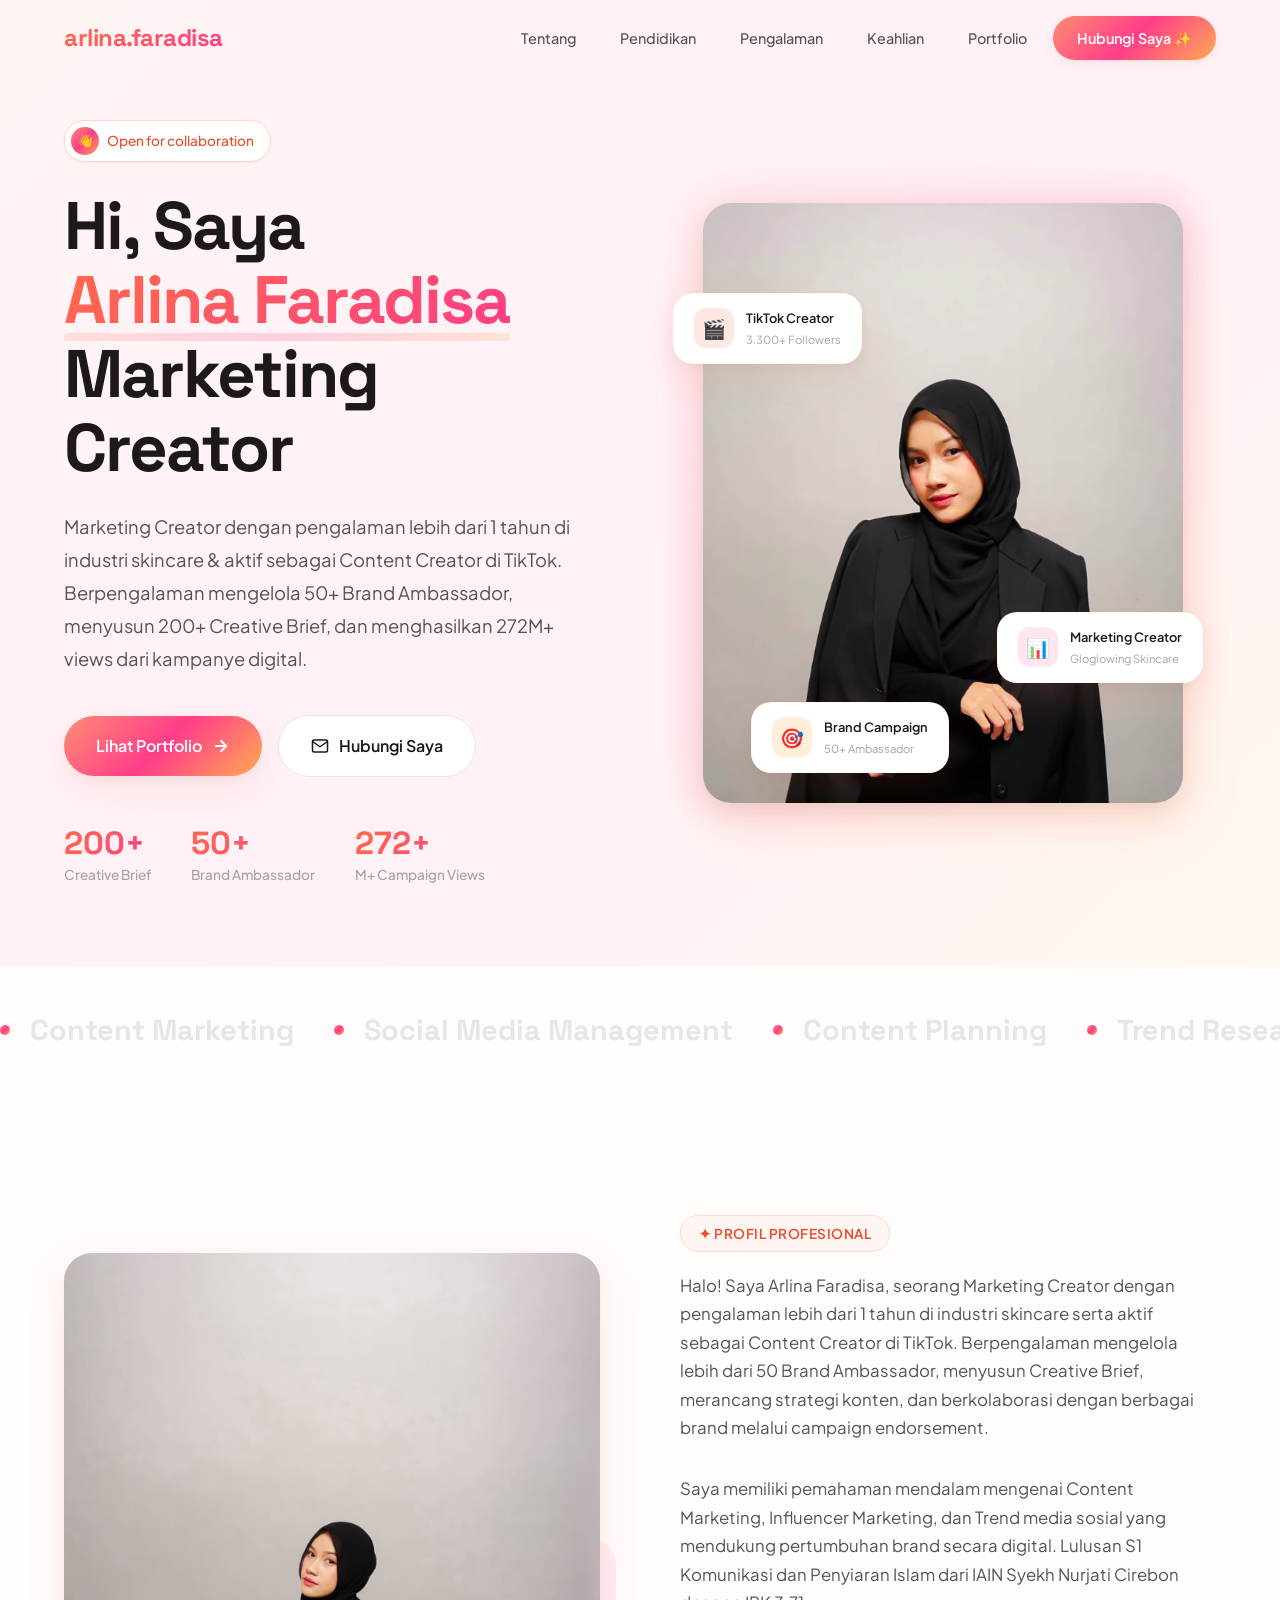
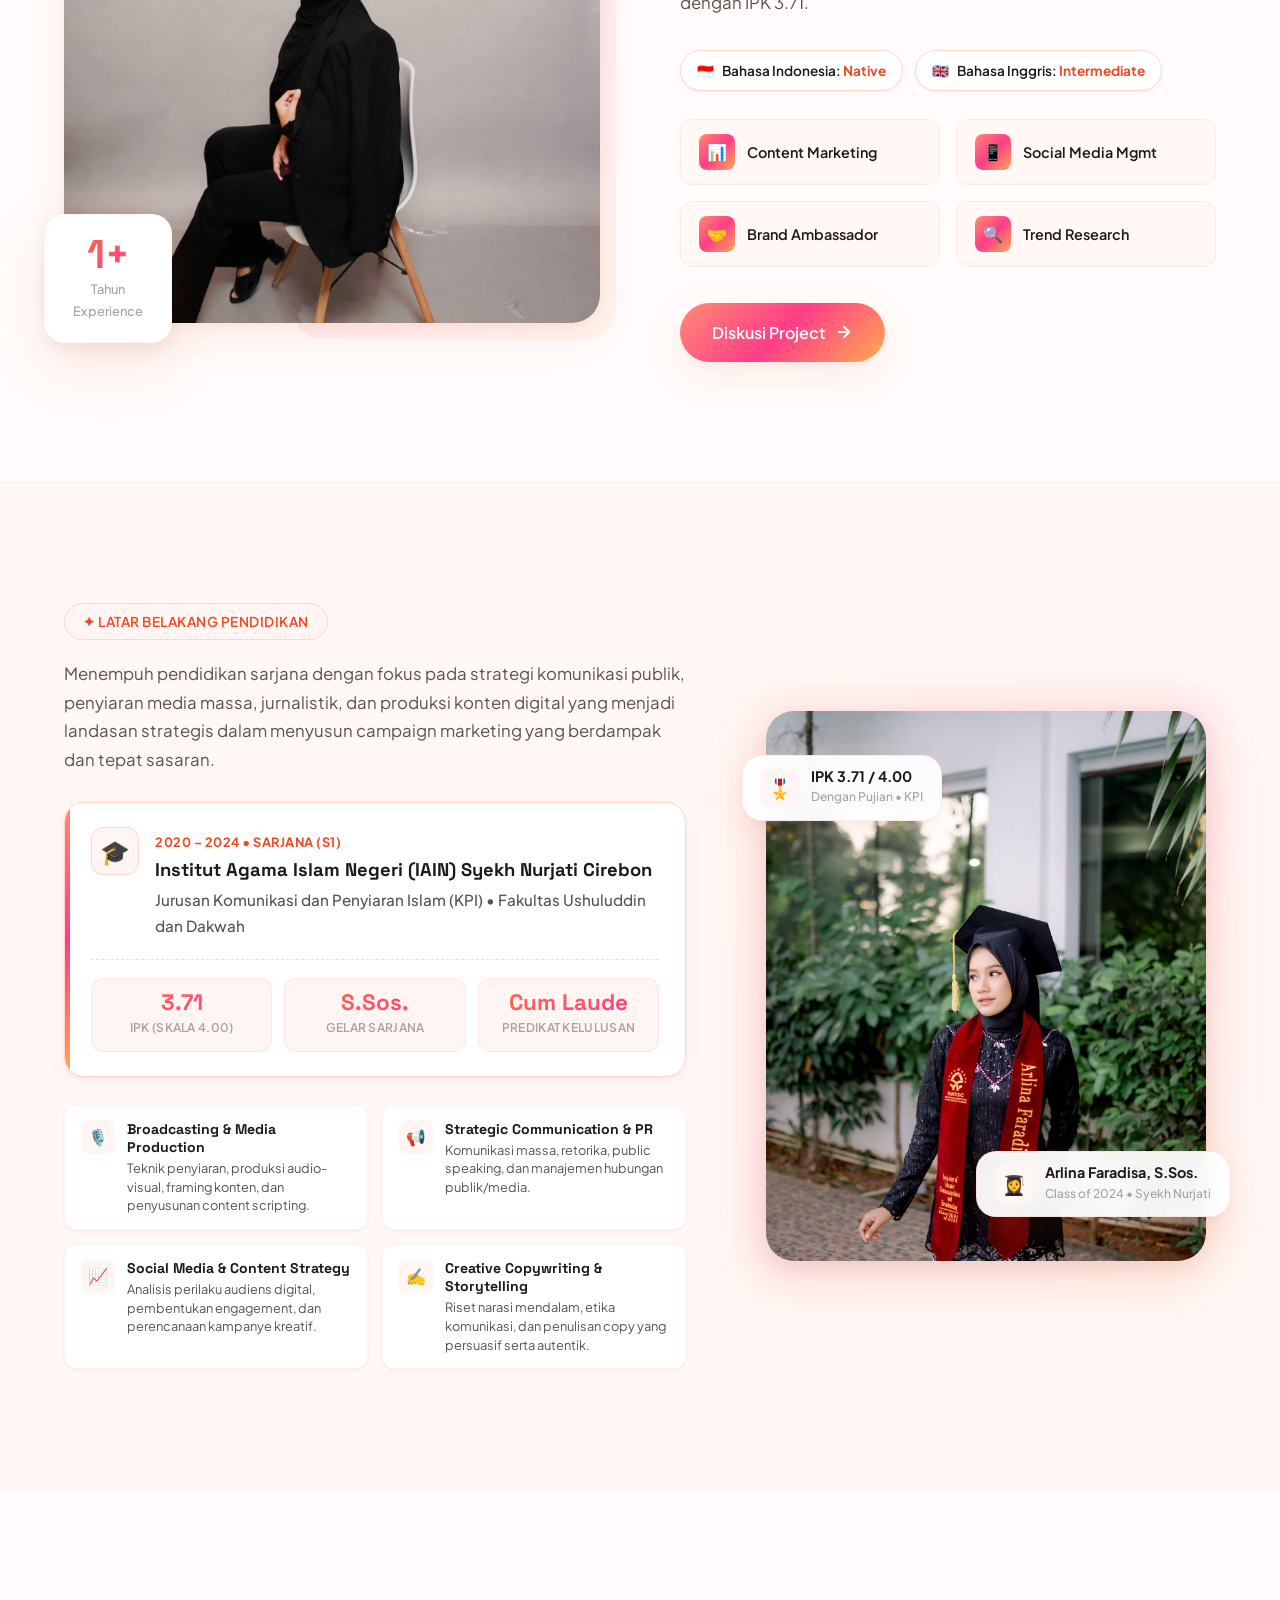
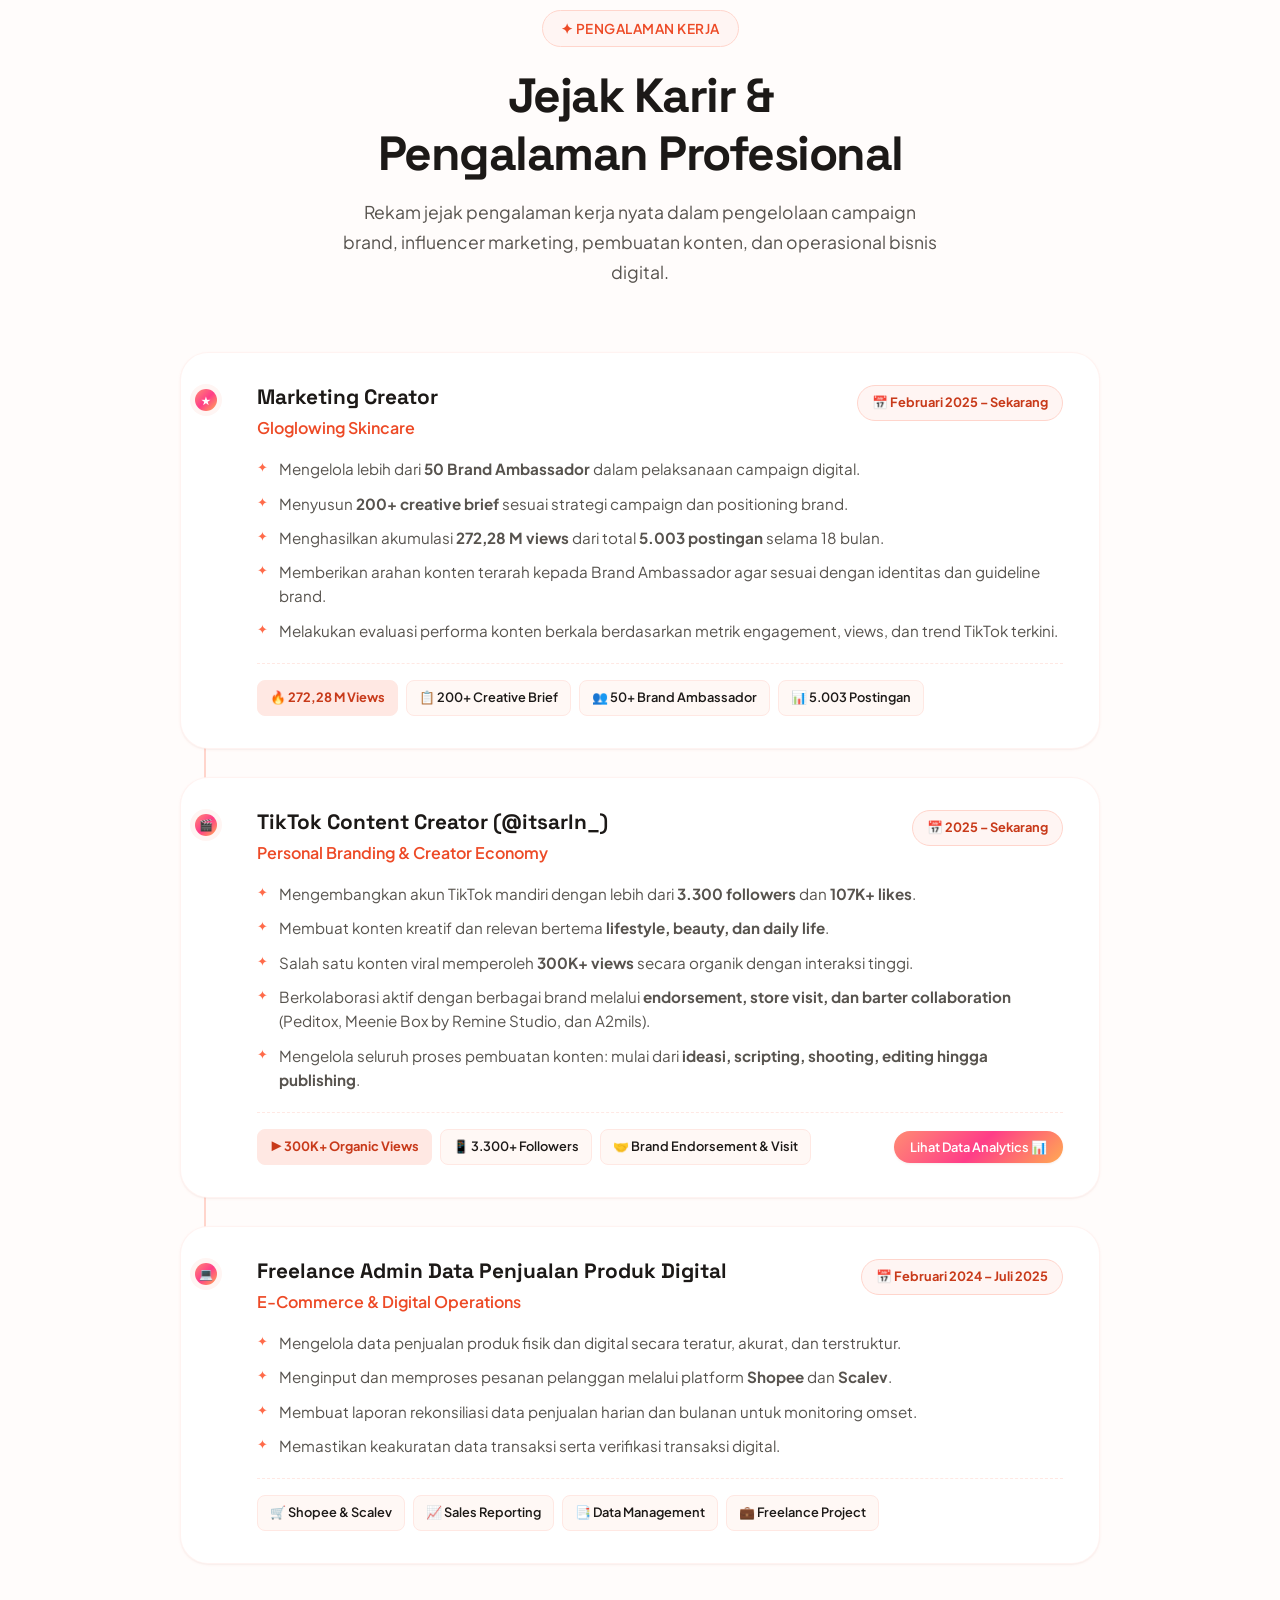
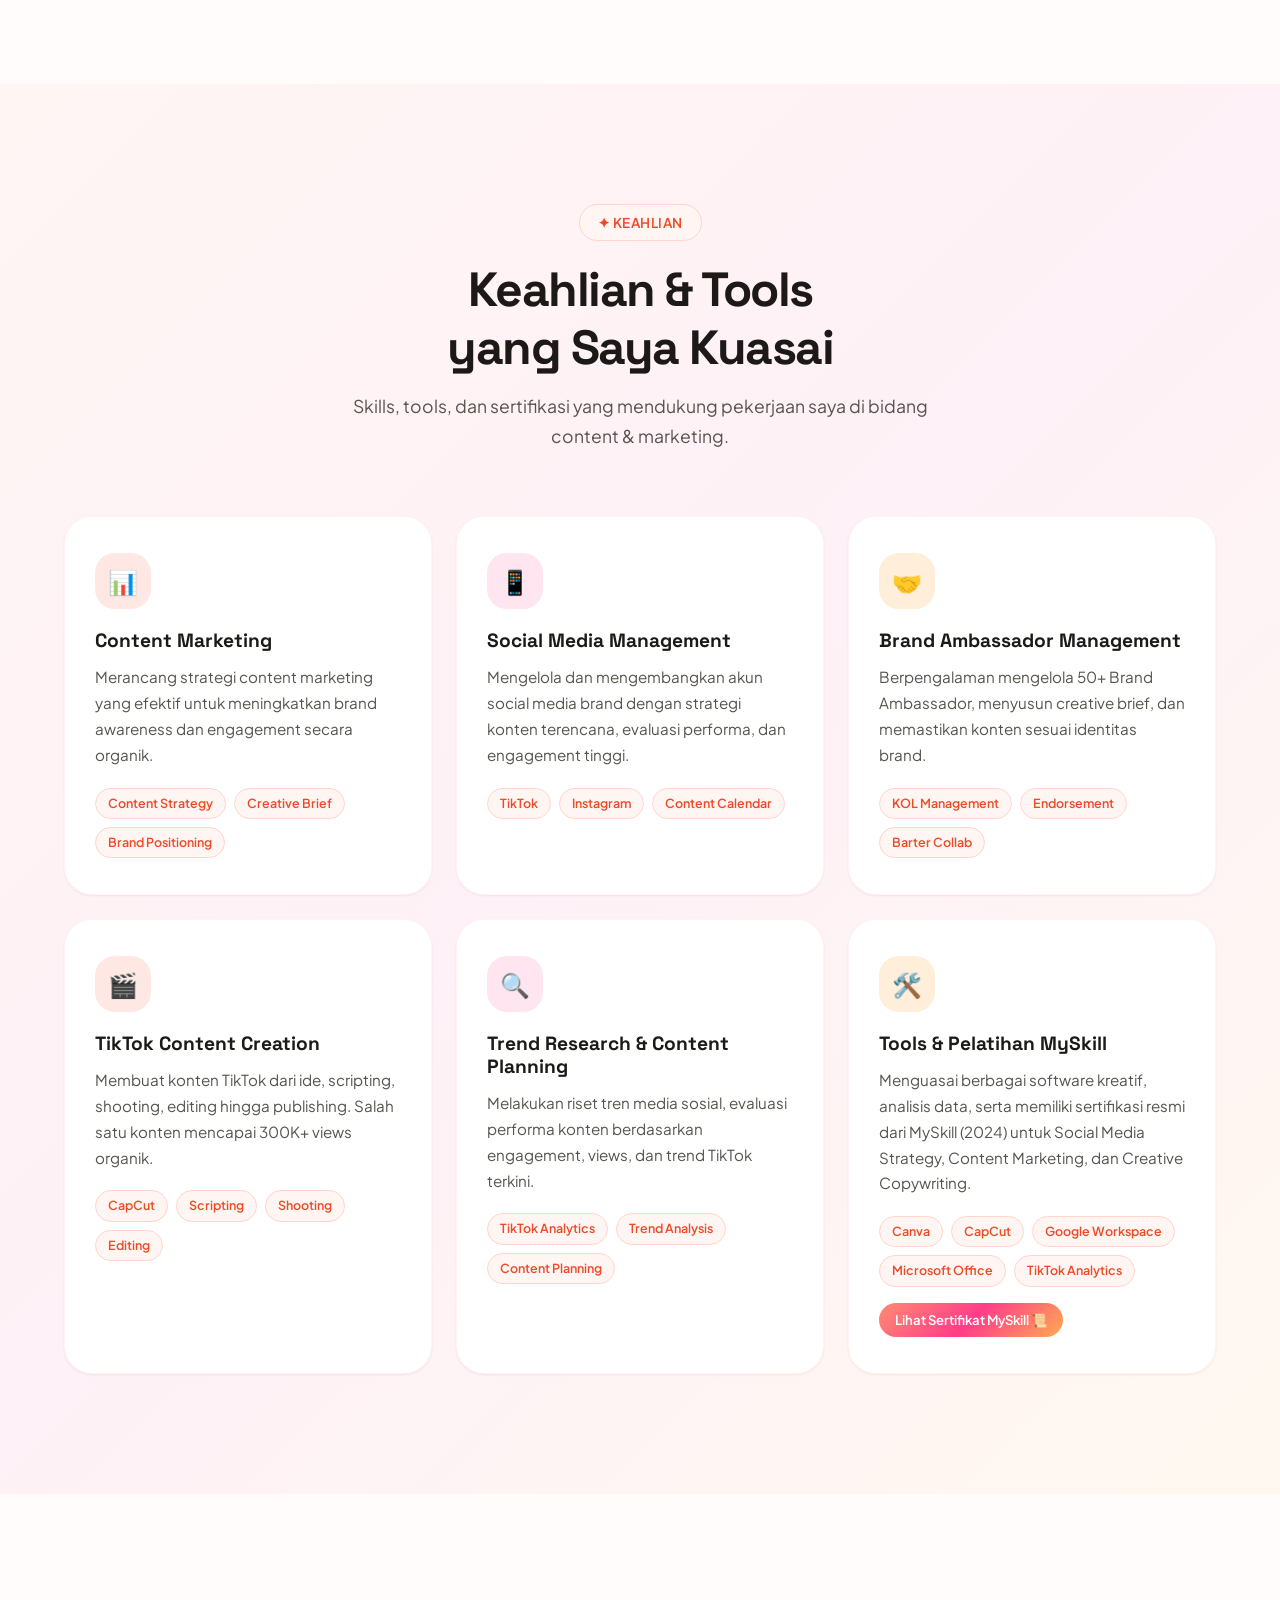
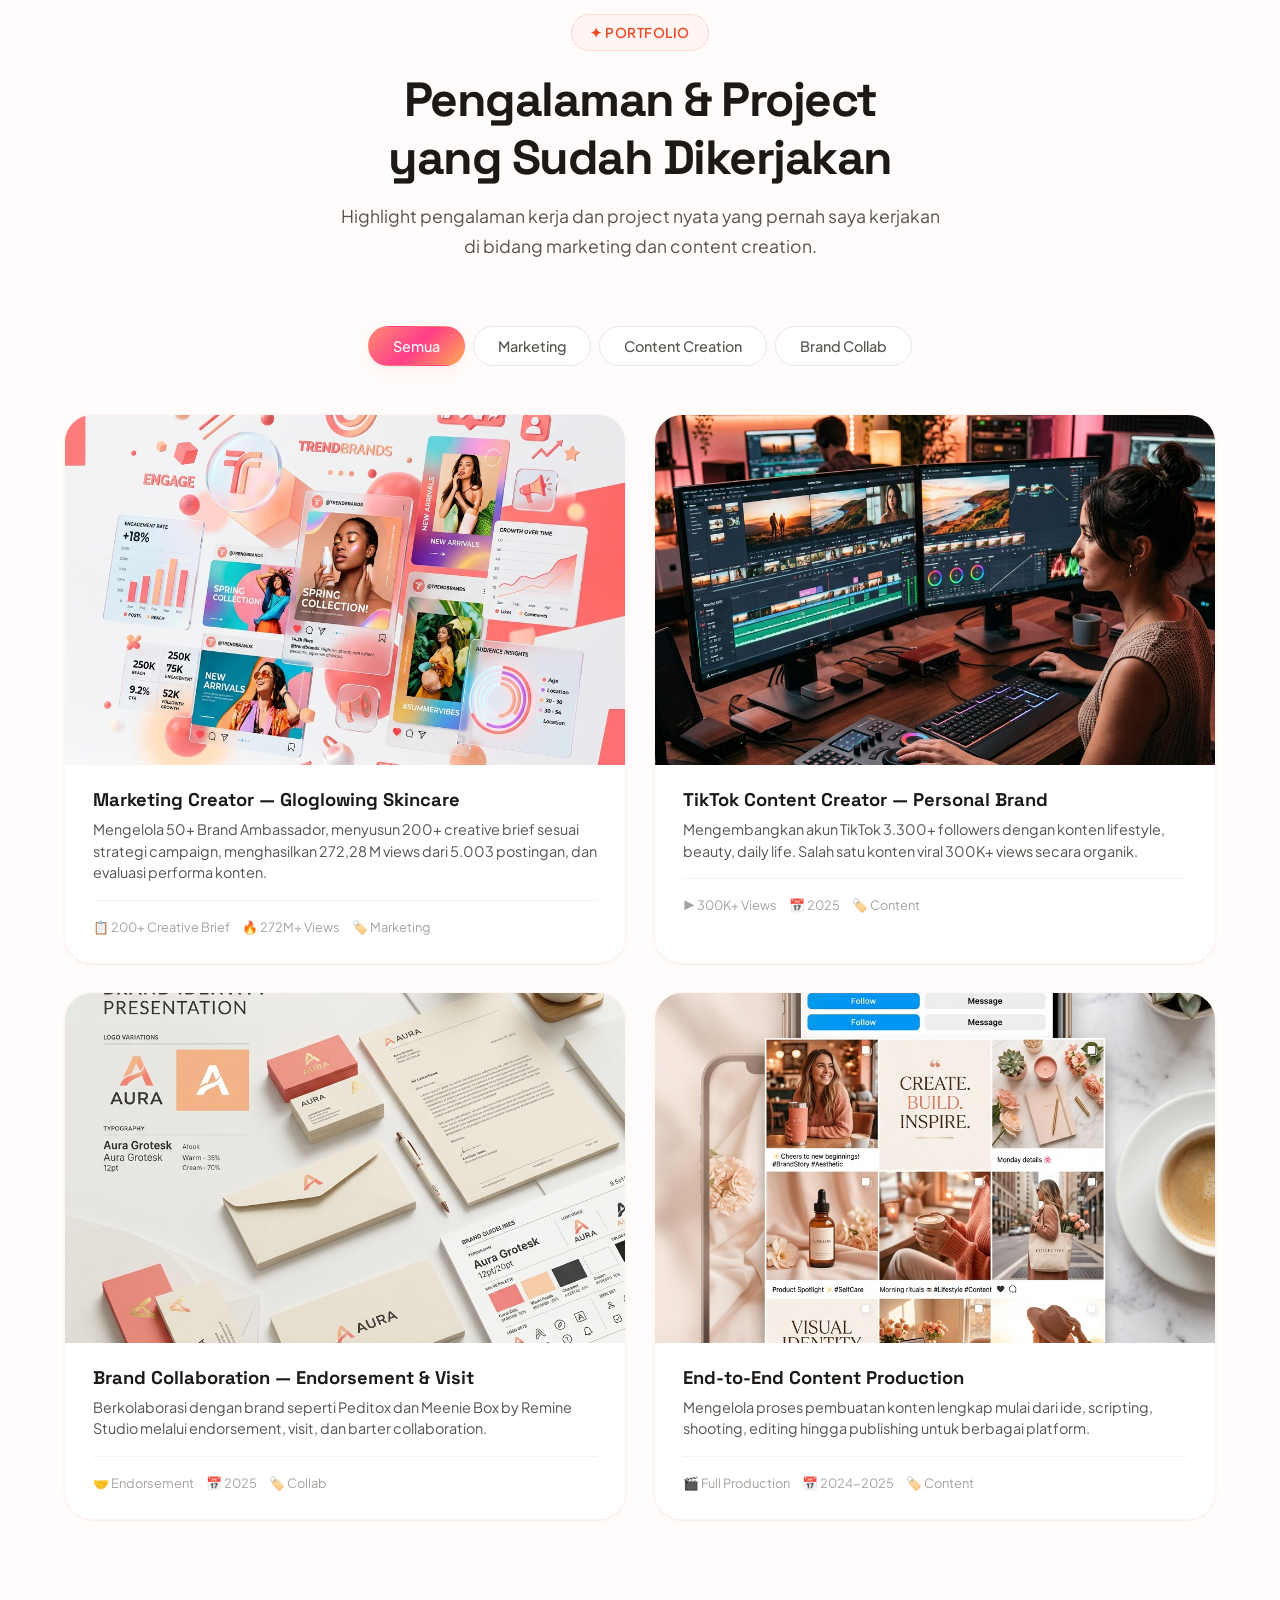
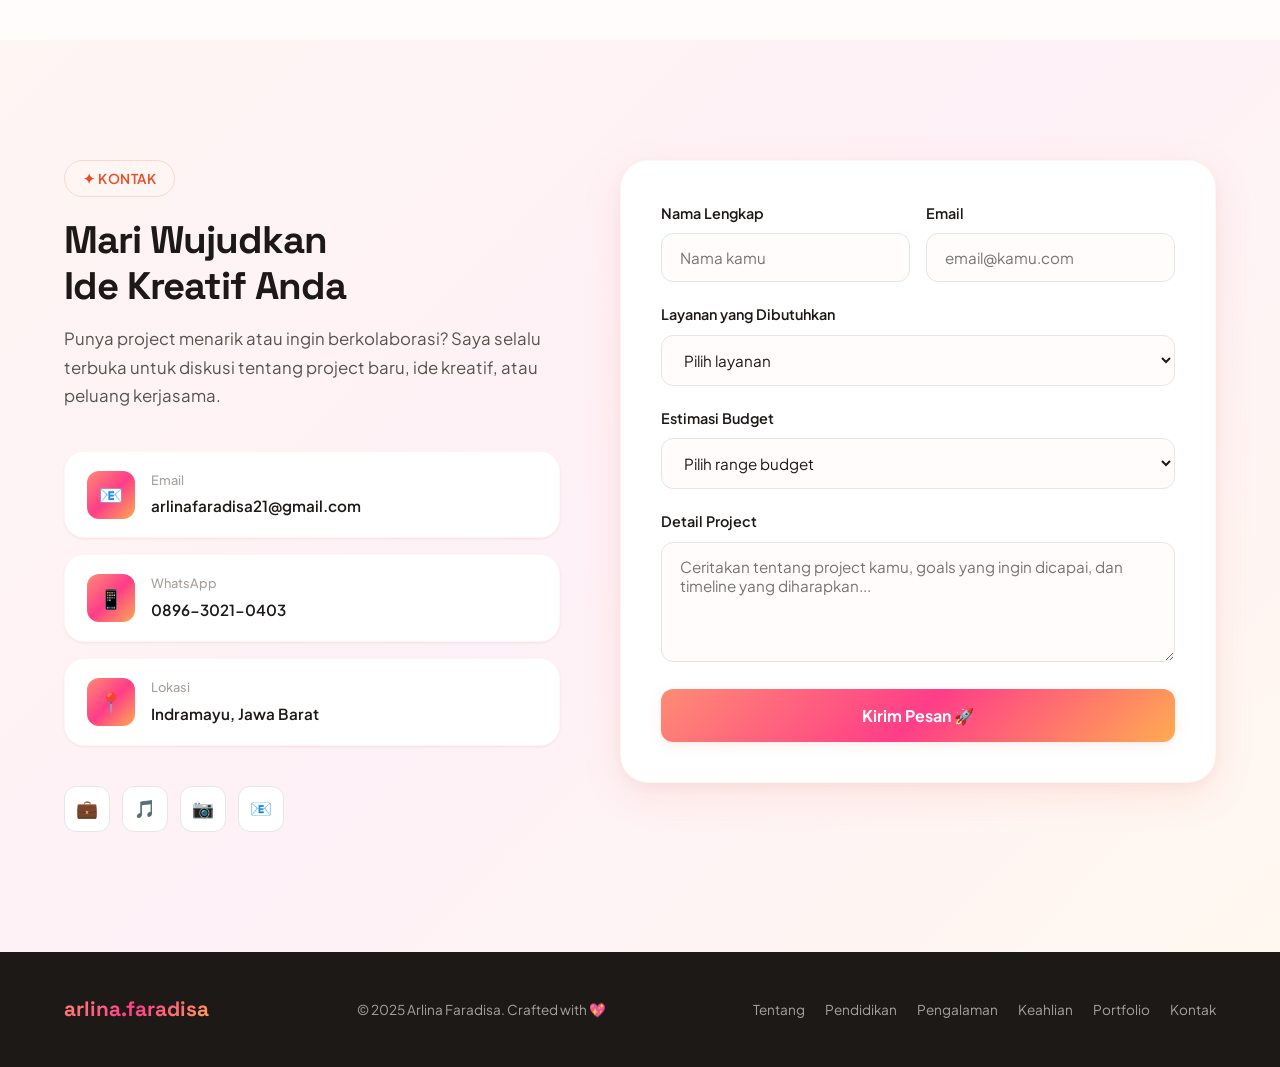
==== commit a0578fe5: "Update profile & education photos, add experience section, and synchronize with CV" ====
--- a/index.html
+++ b/index.html
@@ -31,6 +31,8 @@
       <a href="#" class="navbar-logo">arlina.faradisa</a>
       <div class="navbar-links" id="navLinks">
         <a href="#about" class="active">Tentang</a>
+        <a href="#education">Pendidikan</a>
+        <a href="#experience">Pengalaman</a>
         <a href="#skills">Keahlian</a>
         <a href="#portfolio">Portfolio</a>
         <a href="#contact" class="navbar-cta">Hubungi Saya ✨</a>
@@ -57,10 +59,9 @@
           Marketing Creator
         </h1>
         <p class="hero-description">
-          Marketing Creator dengan pengalaman di industri skincare & aktif sebagai
-          Content Creator di TikTok. Berpengalaman mengelola 50+ Brand Ambassador,
-          menyusun Creative Brief, dan merancang strategi konten untuk pertumbuhan
-          brand secara digital.
+          Marketing Creator dengan pengalaman lebih dari 1 tahun di industri skincare & aktif sebagai
+          Content Creator di TikTok. Berpengalaman mengelola 50+ Brand Ambassador, menyusun 200+ Creative Brief,
+          dan menghasilkan 272M+ views dari kampanye digital.
         </p>
         <div class="hero-actions">
           <a href="#portfolio" class="btn-primary">
@@ -81,7 +82,7 @@
         </div>
         <div class="hero-stats">
           <div class="hero-stat">
-            <div class="stat-number" data-count="100">0</div>
+            <div class="stat-number" data-count="200">0</div>
             <div class="stat-label">Creative Brief</div>
           </div>
           <div class="hero-stat">
@@ -89,8 +90,8 @@
             <div class="stat-label">Brand Ambassador</div>
           </div>
           <div class="hero-stat">
-            <div class="stat-number" data-count="300">0</div>
-            <div class="stat-label">K+ Organic Views</div>
+            <div class="stat-number" data-count="272">0</div>
+            <div class="stat-label">M+ Campaign Views</div>
           </div>
         </div>
       </div>
@@ -153,28 +154,39 @@
     <div class="container">
       <div class="about-grid">
         <div class="about-image reveal">
-          <img src="assets/project-creative.png" alt="Creative workspace">
+          <img src="assets/about-portrait.jpg" alt="Arlina Faradisa — Marketing Creator & Content Creator"
+            loading="lazy">
           <div class="about-experience-badge">
             <div class="exp-number">1+</div>
             <div class="exp-label">Tahun<br>Experience</div>
           </div>
         </div>
         <div class="about-content reveal reveal-delay-2">
-          <div class="section-tag">✦ Tentang Saya</div>
-          <h2>Kreativitas Bertemu<br>Strategi Marketing</h2>
+          <div class="section-tag">✦ Profil Profesional</div>
           <p class="about-text">
-            Halo! Saya Arlina Faradisa, seorang Marketing Creator dengan pengalaman
-            lebih dari 1 tahun di industri skincare serta aktif sebagai Content Creator
-            di TikTok. Berpengalaman mengelola lebih dari 50 Brand Ambassador,
-            menyusun Creative Brief, merancang strategi konten, dan berkolaborasi
-            dengan berbagai brand melalui campaign endorsement.
+            Halo! Saya Arlina Faradisa, seorang Marketing Creator dengan pengalaman lebih dari 1 tahun di industri
+            skincare serta aktif sebagai Content Creator di TikTok. Berpengalaman mengelola lebih dari 50 Brand
+            Ambassador, menyusun Creative Brief, merancang strategi konten, dan berkolaborasi dengan berbagai brand
+            melalui campaign endorsement.
           </p>
           <p class="about-text">
-            Saya memiliki pemahaman mengenai Content Marketing, Influencer Marketing,
-            dan Trend media sosial yang mendukung pertumbuhan brand secara digital.
-            Lulusan S1 Komunikasi dan Penyiaran Islam dari IAIN Syekh Nurjati Cirebon
-            dengan IPK 3.71.
+            Saya memiliki pemahaman mendalam mengenai Content Marketing, Influencer Marketing, dan Trend media sosial
+            yang mendukung pertumbuhan brand secara digital. Lulusan S1 Komunikasi dan Penyiaran Islam dari IAIN Syekh
+            Nurjati Cirebon dengan IPK 3.71.
           </p>
+
+          <!-- Bahasa / Languages -->
+          <div class="about-languages">
+            <div class="lang-badge">
+              <span>🇮🇩</span>
+              <span>Bahasa Indonesia: <strong>Native</strong></span>
+            </div>
+            <div class="lang-badge">
+              <span>🇬🇧</span>
+              <span>Bahasa Inggris: <strong>Intermediate</strong></span>
+            </div>
+          </div>
+
           <div class="about-highlights">
             <div class="about-highlight">
               <div class="highlight-icon">📊</div>
@@ -189,8 +201,8 @@
               <div class="highlight-text">Brand Ambassador</div>
             </div>
             <div class="about-highlight">
-              <div class="highlight-icon">🎬</div>
-              <div class="highlight-text">TikTok Creator</div>
+              <div class="highlight-icon">🔍</div>
+              <div class="highlight-text">Trend Research</div>
             </div>
           </div>
           <a href="#contact" class="btn-primary">
@@ -200,6 +212,206 @@
               <path d="M5 12h14M12 5l7 7-7 7" />
             </svg>
           </a>
+        </div>
+      </div>
+    </div>
+  </section>
+
+  <!-- ===== EDUCATION SECTION ===== -->
+  <section class="education" id="education">
+    <div class="container">
+      <div class="education-grid">
+        <div class="education-content reveal">
+          <div class="section-tag">✦ Latar Belakang Pendidikan</div>
+          <p class="education-lead">
+            Menempuh pendidikan sarjana dengan fokus pada strategi komunikasi publik, penyiaran media massa,
+            jurnalistik, dan produksi konten digital yang menjadi landasan strategis dalam menyusun campaign marketing
+            yang berdampak dan tepat sasaran.
+          </p>
+
+          <!-- Degree Main Card -->
+          <div class="edu-main-card">
+            <div class="edu-card-header">
+              <div class="edu-uni-logo-badge">🎓</div>
+              <div class="edu-uni-info">
+                <span class="edu-period">2020 – 2024 • Sarjana (S1)</span>
+                <h3>Institut Agama Islam Negeri (IAIN) Syekh Nurjati Cirebon</h3>
+                <p class="edu-major">Jurusan Komunikasi dan Penyiaran Islam (KPI) • Fakultas Ushuluddin dan Dakwah</p>
+              </div>
+            </div>
+
+            <div class="edu-stats-row">
+              <div class="edu-stat-item">
+                <div class="edu-stat-val">3.71</div>
+                <div class="edu-stat-lbl">IPK (Skala 4.00)</div>
+              </div>
+              <div class="edu-stat-item">
+                <div class="edu-stat-val">S.Sos.</div>
+                <div class="edu-stat-lbl">Gelar Sarjana</div>
+              </div>
+              <div class="edu-stat-item">
+                <div class="edu-stat-val">Cum Laude</div>
+                <div class="edu-stat-lbl">Predikat Kelulusan</div>
+              </div>
+            </div>
+          </div>
+
+          <!-- Academic Pillars -->
+          <div class="edu-pillars">
+            <div class="edu-pillar-item">
+              <div class="pillar-icon">🎙️</div>
+              <div>
+                <h4>Broadcasting & Media Production</h4>
+                <p>Teknik penyiaran, produksi audio-visual, framing konten, dan penyusunan content scripting.</p>
+              </div>
+            </div>
+            <div class="edu-pillar-item">
+              <div class="pillar-icon">📢</div>
+              <div>
+                <h4>Strategic Communication & PR</h4>
+                <p>Komunikasi massa, retorika, public speaking, dan manajemen hubungan publik/media.</p>
+              </div>
+            </div>
+            <div class="edu-pillar-item">
+              <div class="pillar-icon">📈</div>
+              <div>
+                <h4>Social Media & Content Strategy</h4>
+                <p>Analisis perilaku audiens digital, pembentukan engagement, dan perencanaan kampanye kreatif.</p>
+              </div>
+            </div>
+            <div class="edu-pillar-item">
+              <div class="pillar-icon">✍️</div>
+              <div>
+                <h4>Creative Copywriting & Storytelling</h4>
+                <p>Riset narasi mendalam, etika komunikasi, dan penulisan copy yang persuasif serta autentik.</p>
+              </div>
+            </div>
+          </div>
+        </div>
+
+        <!-- Education Visual -->
+        <div class="education-visual reveal reveal-delay-2">
+          <div class="education-image-wrapper">
+            <img src="assets/education-portrait.jpg" alt="Arlina Faradisa, S.Sos. — Wisuda IAIN Syekh Nurjati Cirebon"
+              loading="lazy">
+
+            <!-- Floating Academic Badges -->
+            <div class="edu-float-badge edu-float-top">
+              <div class="edu-badge-icon">🎖️</div>
+              <div>
+                <div class="edu-badge-title">IPK 3.71 / 4.00</div>
+                <div class="edu-badge-sub">Dengan Pujian • KPI</div>
+              </div>
+            </div>
+
+            <div class="edu-float-badge edu-float-bottom">
+              <div class="edu-badge-icon">👩‍🎓</div>
+              <div>
+                <div class="edu-badge-title">Arlina Faradisa, S.Sos.</div>
+                <div class="edu-badge-sub">Class of 2024 • Syekh Nurjati</div>
+              </div>
+            </div>
+          </div>
+        </div>
+      </div>
+    </div>
+  </section>
+
+  <!-- ===== EXPERIENCE SECTION ===== -->
+  <section class="experience" id="experience">
+    <div class="container">
+      <div class="section-header reveal">
+        <div class="section-tag">✦ Pengalaman Kerja</div>
+        <h2 class="section-title">Jejak Karir &<br>Pengalaman Profesional</h2>
+        <p class="section-subtitle">
+          Rekam jejak pengalaman kerja nyata dalam pengelolaan campaign brand, influencer marketing, pembuatan konten,
+          dan operasional bisnis digital.
+        </p>
+      </div>
+
+      <div class="experience-timeline">
+        <!-- Experience 1: Gloglowing Skincare -->
+        <div class="exp-card reveal reveal-delay-1">
+          <div class="exp-dot">★</div>
+          <div class="exp-header">
+            <div class="exp-title-group">
+              <h3>Marketing Creator</h3>
+              <div class="exp-company">Gloglowing Skincare</div>
+            </div>
+            <span class="exp-badge-period">📅 Februari 2025 – Sekarang</span>
+          </div>
+          <ul class="exp-bullets">
+            <li>Mengelola lebih dari <strong>50 Brand Ambassador</strong> dalam pelaksanaan campaign digital.</li>
+            <li>Menyusun <strong>200+ creative brief</strong> sesuai strategi campaign dan positioning brand.</li>
+            <li>Menghasilkan akumulasi <strong>272,28 M views</strong> dari total <strong>5.003 postingan</strong>
+              selama 18 bulan.</li>
+            <li>Memberikan arahan konten terarah kepada Brand Ambassador agar sesuai dengan identitas dan guideline
+              brand.</li>
+            <li>Melakukan evaluasi performa konten berkala berdasarkan metrik engagement, views, dan trend TikTok
+              terkini.</li>
+          </ul>
+          <div class="exp-metrics-row">
+            <span class="exp-metric-tag highlight">🔥 272,28 M Views</span>
+            <span class="exp-metric-tag">📋 200+ Creative Brief</span>
+            <span class="exp-metric-tag">👥 50+ Brand Ambassador</span>
+            <span class="exp-metric-tag">📊 5.003 Postingan</span>
+          </div>
+        </div>
+
+        <!-- Experience 2: TikTok Content Creator -->
+        <div class="exp-card reveal reveal-delay-2">
+          <div class="exp-dot">🎬</div>
+          <div class="exp-header">
+            <div class="exp-title-group">
+              <h3>TikTok Content Creator (@itsarln_)</h3>
+              <div class="exp-company">Personal Branding & Creator Economy</div>
+            </div>
+            <span class="exp-badge-period">📅 2025 – Sekarang</span>
+          </div>
+          <ul class="exp-bullets">
+            <li>Mengembangkan akun TikTok mandiri dengan lebih dari <strong>3.300 followers</strong> dan <strong>107K+
+                likes</strong>.</li>
+            <li>Membuat konten kreatif dan relevan bertema <strong>lifestyle, beauty, dan daily life</strong>.</li>
+            <li>Salah satu konten viral memperoleh <strong>300K+ views</strong> secara organik dengan interaksi tinggi.
+            </li>
+            <li>Berkolaborasi aktif dengan berbagai brand melalui <strong>endorsement, store visit, dan barter
+                collaboration</strong> (Peditox, Meenie Box by Remine Studio, dan A2mils).</li>
+            <li>Mengelola seluruh proses pembuatan konten: mulai dari <strong>ideasi, scripting, shooting, editing
+                hingga publishing</strong>.</li>
+          </ul>
+          <div class="exp-metrics-row">
+            <span class="exp-metric-tag highlight">▶️ 300K+ Organic Views</span>
+            <span class="exp-metric-tag">📱 3.300+ Followers</span>
+            <span class="exp-metric-tag">🤝 Brand Endorsement & Visit</span>
+            <button class="exp-action-btn" onclick="openTiktokDetail()">
+              Lihat Data Analytics 📊
+            </button>
+          </div>
+        </div>
+
+        <!-- Experience 3: Freelance Admin Data Penjualan Produk Digital -->
+        <div class="exp-card reveal reveal-delay-3">
+          <div class="exp-dot">💻</div>
+          <div class="exp-header">
+            <div class="exp-title-group">
+              <h3>Freelance Admin Data Penjualan Produk Digital</h3>
+              <div class="exp-company">E-Commerce & Digital Operations</div>
+            </div>
+            <span class="exp-badge-period">📅 Februari 2024 – Juli 2025</span>
+          </div>
+          <ul class="exp-bullets">
+            <li>Mengelola data penjualan produk fisik dan digital secara teratur, akurat, dan terstruktur.</li>
+            <li>Menginput dan memproses pesanan pelanggan melalui platform <strong>Shopee</strong> dan
+              <strong>Scalev</strong>.</li>
+            <li>Membuat laporan rekonsiliasi data penjualan harian dan bulanan untuk monitoring omset.</li>
+            <li>Memastikan keakuratan data transaksi serta verifikasi transaksi digital.</li>
+          </ul>
+          <div class="exp-metrics-row">
+            <span class="exp-metric-tag">🛒 Shopee & Scalev</span>
+            <span class="exp-metric-tag">📈 Sales Reporting</span>
+            <span class="exp-metric-tag">📑 Data Management</span>
+            <span class="exp-metric-tag">💼 Freelance Project</span>
+          </div>
         </div>
       </div>
     </div>
@@ -281,17 +493,18 @@
         <!-- Skill 6 -->
         <div class="skill-card reveal reveal-delay-3" id="certCard" onclick="openCertDetail()">
           <div class="skill-icon peach">🛠️</div>
-          <h3>Tools & Sertifikasi</h3>
-          <p>Menguasai berbagai tools kreatif dan memiliki sertifikasi dari MySkill untuk Social Media Strategy, Content
-            Marketing, dan Creative Copywriting.</p>
+          <h3>Tools & Pelatihan MySkill</h3>
+          <p>Menguasai berbagai software kreatif, analisis data, serta memiliki sertifikasi resmi dari MySkill (2024)
+            untuk Social Media Strategy, Content Marketing, dan Creative Copywriting.</p>
           <div class="skill-tags">
             <span class="skill-tag">Canva</span>
             <span class="skill-tag">CapCut</span>
             <span class="skill-tag">Google Workspace</span>
-            <span class="skill-tag">MS Office</span>
+            <span class="skill-tag">Microsoft Office</span>
+            <span class="skill-tag">TikTok Analytics</span>
           </div>
           <div style="margin-top: 16px;">
-            <span class="overlay-cta" style="display: inline-block;">Lihat Sertifikat 📜</span>
+            <span class="overlay-cta" style="display: inline-block;">Lihat Sertifikat MySkill 📜</span>
           </div>
         </div>
       </div>
@@ -328,11 +541,11 @@
           </div>
           <div class="portfolio-card-info">
             <h3>Marketing Creator — Gloglowing Skincare</h3>
-            <p>Mengelola 50+ Brand Ambassador, menyusun 100+ creative brief, memberikan arahan konten sesuai identitas
-              brand, dan evaluasi performa konten.</p>
+            <p>Mengelola 50+ Brand Ambassador, menyusun 200+ creative brief sesuai strategi campaign, menghasilkan
+              272,28 M views dari 5.003 postingan, dan evaluasi performa konten.</p>
             <div class="portfolio-card-meta">
-              <span>📋 100+ Creative Brief</span>
-              <span>📅 2025</span>
+              <span>📋 200+ Creative Brief</span>
+              <span>🔥 272M+ Views</span>
               <span>🏷️ Marketing</span>
             </div>
           </div>
@@ -359,7 +572,8 @@
           </div>
         </div>
         <!-- Project 3: Brand Collaboration -->
-        <div class="portfolio-card reveal reveal-delay-1" data-category="collab" id="collabCard" onclick="openCollabDetail()">
+        <div class="portfolio-card reveal reveal-delay-1" data-category="collab" id="collabCard"
+          onclick="openCollabDetail()">
           <div class="portfolio-card-image">
             <img src="assets/project-branding.png" alt="Brand Collaboration">
             <div class="portfolio-card-overlay">
@@ -416,14 +630,20 @@
               <div class="method-icon">📧</div>
               <div>
                 <div class="method-label">Email</div>
-                <div class="method-value">arlinafaradisa21@gmail.com</div>
+                <div class="method-value">
+                  <a href="mailto:arlinafaradisa21@gmail.com"
+                    style="color: inherit; text-decoration: none;">arlinafaradisa21@gmail.com</a>
+                </div>
               </div>
             </div>
             <div class="contact-method">
               <div class="method-icon">📱</div>
               <div>
                 <div class="method-label">WhatsApp</div>
-                <div class="method-value">0898-3021-0403</div>
+                <div class="method-value">
+                  <a href="https://wa.me/6289630210403" target="_blank" rel="noopener"
+                    style="color: inherit; text-decoration: none;">0896-3021-0403</a>
+                </div>
               </div>
             </div>
             <div class="contact-method">
@@ -436,9 +656,14 @@
           </div>
 
           <div class="contact-socials">
-            <a href="#" class="social-link" aria-label="Instagram" title="Instagram">📷</a>
-            <a href="#" class="social-link" aria-label="TikTok" title="TikTok">🎵</a>
-            <a href="mailto:arlinafaradisa21@gmail.com" class="social-link" aria-label="Email" title="Email">📧</a>
+            <a href="https://www.linkedin.com/in/arlina-faradisa" target="_blank" rel="noopener" class="social-link"
+              aria-label="LinkedIn" title="LinkedIn: Arlina Faradisa">💼</a>
+            <a href="https://www.tiktok.com/@itsarln_" target="_blank" rel="noopener" class="social-link"
+              aria-label="TikTok" title="TikTok: @itsarln_">🎵</a>
+            <a href="https://www.instagram.com/ar.linn_" target="_blank" rel="noopener" class="social-link"
+              aria-label="Instagram" title="Instagram: @ar.linn_">📷</a>
+            <a href="mailto:arlinafaradisa21@gmail.com" class="social-link" aria-label="Email"
+              title="Email: arlinafaradisa21@gmail.com">📧</a>
           </div>
         </div>
 
@@ -498,6 +723,8 @@
       <span class="footer-text">© 2025 Arlina Faradisa. Crafted with 💖</span>
       <div class="footer-links">
         <a href="#about">Tentang</a>
+        <a href="#education">Pendidikan</a>
+        <a href="#experience">Pengalaman</a>
         <a href="#skills">Keahlian</a>
         <a href="#portfolio">Portfolio</a>
         <a href="#contact">Kontak</a>
@@ -536,7 +763,8 @@
               <strong>Indramayu</strong> dengan niche konten <strong>places • food • lifestyle</strong>. Akun terhubung
               dengan Instagram <strong>@ar.linn_</strong>. Fitur aktif meliputi TikTok Studio, Showcase, dan Pesanan.
               Grid konten menampilkan 270 draft dan video yang disematkan dengan views tertinggi <strong>320,7
-                ribu</strong>.</p>
+                ribu</strong>.
+            </p>
           </div>
         </div>
 
@@ -572,7 +800,8 @@
                 ribu</strong> (naik <strong>+167.9%</strong>), <strong>tampilan profil 1,2 ribu</strong> (+39.1%),
               <strong>suka 4,6 ribu</strong> (+264.1%), <strong>komentar 133</strong> (+269.4%), <strong>bagikan
                 570</strong> (+229.5%), dengan <strong>perkiraan reward Rp487.03</strong>. Grafik views menunjukkan
-              konten viral yang mencapai puncak 30,3 ribu views per hari.</p>
+              konten viral yang mencapai puncak 30,3 ribu views per hari.
+            </p>
           </div>
         </div>
 
@@ -587,7 +816,8 @@
             <p>Data penonton dalam periode 11 Jul – 7 Agu menunjukkan <strong>total penonton 111,3 ribu</strong> dengan
               <strong>penonton baru 39,9 ribu</strong> (naik +16.6%). Grafik views menunjukkan lonjakan signifikan di
               awal Agustus. Wawasan penonton berdasarkan gender: <strong>Laki-laki 38%</strong>, <strong>Perempuan
-                61%</strong>, menunjukkan mayoritas penonton adalah perempuan.</p>
+                61%</strong>, menunjukkan mayoritas penonton adalah perempuan.
+            </p>
           </div>
         </div>
 
@@ -639,13 +869,17 @@
   <div class="tiktok-modal-overlay" id="collabModal">
     <div class="tiktok-modal">
       <button class="tiktok-modal-close" onclick="closeCollabDetail()" aria-label="Tutup modal">
-        <svg width="24" height="24" viewBox="0 0 24 24" fill="none" stroke="currentColor" stroke-width="2.5" stroke-linecap="round" stroke-linejoin="round"><path d="M18 6L6 18M6 6l12 12"/></svg>
+        <svg width="24" height="24" viewBox="0 0 24 24" fill="none" stroke="currentColor" stroke-width="2.5"
+          stroke-linecap="round" stroke-linejoin="round">
+          <path d="M18 6L6 18M6 6l12 12" />
+        </svg>
       </button>
-      
+
       <div class="tiktok-modal-header">
         <div class="section-tag">✦ Brand Collaboration</div>
         <h2>Brand Collaboration<br><span class="highlight-text-gradient">Endorsement & Visit Analytics</span></h2>
-        <p class="tiktok-modal-subtitle">Data performa konten kolaborasi brand — mencakup Visit Meenie Box by Remine Studio, Campaign Visit Peditox, dan Barter Produk A2mils Mineral Water.</p>
+        <p class="tiktok-modal-subtitle">Data performa konten kolaborasi brand — mencakup Visit Meenie Box by Remine
+          Studio, Campaign Visit Peditox, dan Barter Produk A2mils Mineral Water.</p>
       </div>
 
       <div class="tiktok-modal-grid">
@@ -659,12 +893,19 @@
           <div class="tiktok-detail-info">
             <h3>📸 Visit Meenie Box by Remine Studio</h3>
             <p><strong>Campaign & Lokasi:</strong> Photobox 24 Jam at Tomoro Coffee Indramayu (Diposting 7 Apr 2026)</p>
-            <p style="margin-top: 8px; font-weight: 600; color: var(--text-primary);">Analisis Performa & Retensi Konten:</p>
+            <p style="margin-top: 8px; font-weight: 600; color: var(--text-primary);">Analisis Performa & Retensi
+              Konten:</p>
             <ul class="detail-bullet-list">
-              <li><strong>Metrik Engagement:</strong> Meraih <strong>2.744 tayangan</strong>, <strong>58 suka</strong>, <strong>15 komentar</strong>, <strong>14 bagikan</strong>, dan <strong>5 simpan</strong>.</li>
-              <li><strong>Waktu Putar & Konversi:</strong> Total waktu putar mencapai <strong>7 jam 59 menit 01 detik</strong> dan berhasil mengkonversi <strong>+1 pengikut baru</strong>.</li>
-              <li><strong>SEO TikTok & Sumber Lalu Lintas:</strong> Ditemukan secara organik dengan sumber traffic utama dari <strong>Cari (56.6%)</strong> dan <strong>Saran (22.5%)</strong>, membuktikan efektivitas optimasi kata kunci tren lokal Indramayu.</li>
-              <li><strong>Perilaku Penonton:</strong> Postingan tipe carousel 13 foto ini menarik audiens dengan 4/13 foto paling banyak dilihat.</li>
+              <li><strong>Metrik Engagement:</strong> Meraih <strong>2.744 tayangan</strong>, <strong>58 suka</strong>,
+                <strong>15 komentar</strong>, <strong>14 bagikan</strong>, dan <strong>5 simpan</strong>.
+              </li>
+              <li><strong>Waktu Putar & Konversi:</strong> Total waktu putar mencapai <strong>7 jam 59 menit 01
+                  detik</strong> dan berhasil mengkonversi <strong>+1 pengikut baru</strong>.</li>
+              <li><strong>SEO TikTok & Sumber Lalu Lintas:</strong> Ditemukan secara organik dengan sumber traffic utama
+                dari <strong>Cari (56.6%)</strong> dan <strong>Saran (22.5%)</strong>, membuktikan efektivitas optimasi
+                kata kunci tren lokal Indramayu.</li>
+              <li><strong>Perilaku Penonton:</strong> Postingan tipe carousel 13 foto ini menarik audiens dengan 4/13
+                foto paling banyak dilihat.</li>
             </ul>
           </div>
         </div>
@@ -678,13 +919,23 @@
           </div>
           <div class="tiktok-detail-info">
             <h3>🎬 Visit & Campaign Peditox</h3>
-            <p><strong>Campaign & Konten:</strong> Endorsement Visit Peditox — <em>"lagi coba jajanan di sc indramayu, tiba-tiba ada yang bikin salfok"</em> (Durasi: 48.13 detik, diposting 6 Jul 2026)</p>
-            <p style="margin-top: 8px; font-weight: 600; color: var(--text-primary);">Analisis Performa & Hook Konten:</p>
+            <p><strong>Campaign & Konten:</strong> Endorsement Visit Peditox — <em>"lagi coba jajanan di sc indramayu,
+                tiba-tiba ada yang bikin salfok"</em> (Durasi: 48.13 detik, diposting 6 Jul 2026)</p>
+            <p style="margin-top: 8px; font-weight: 600; color: var(--text-primary);">Analisis Performa & Hook Konten:
+            </p>
             <ul class="detail-bullet-list">
-              <li><strong>Metrik Tayangan & Engagement:</strong> Mencapai <strong>4.861 total tayangan</strong> (4,9 ribu), <strong>102 suka</strong>, <strong>19 komentar</strong>, <strong>14 bagikan</strong>, dan <strong>3 simpan</strong>.</li>
-              <li><strong>Total Waktu Putar:</strong> Menghasilkan total waktu putar <strong>15 jam 44 menit 35 detik</strong> dengan <strong>+1 pengikut baru</strong>.</li>
-              <li><strong>Waktu Tonton & Retensi Penuh:</strong> Waktu tonton rata-rata <strong>11.2 detik</strong> dengan <strong>6.43% penonton menyaksikan hingga selesai</strong>.</li>
-              <li><strong>Hook & Momen Terpopuler:</strong> Momen paling banyak disukai penonton berada di awal video <strong>0:00 (retensi awal 70%)</strong>, menunjukkan daya tarik visual (hook) yang efektif sejak detik pertama.</li>
+              <li><strong>Metrik Tayangan & Engagement:</strong> Mencapai <strong>4.861 total tayangan</strong> (4,9
+                ribu), <strong>102 suka</strong>, <strong>19 komentar</strong>, <strong>14 bagikan</strong>, dan
+                <strong>3 simpan</strong>.
+              </li>
+              <li><strong>Total Waktu Putar:</strong> Menghasilkan total waktu putar <strong>15 jam 44 menit 35
+                  detik</strong> dengan <strong>+1 pengikut baru</strong>.</li>
+              <li><strong>Waktu Tonton & Retensi Penuh:</strong> Waktu tonton rata-rata <strong>11.2 detik</strong>
+                dengan <strong>6.43% penonton menyaksikan hingga selesai</strong>.</li>
+              <li><strong>Hook & Momen Terpopuler:</strong> Momen paling banyak disukai penonton berada di awal video
+                <strong>0:00 (retensi awal 70%)</strong>, menunjukkan daya tarik visual (hook) yang efektif sejak detik
+                pertama.
+              </li>
             </ul>
           </div>
         </div>
@@ -694,17 +945,25 @@
           <div class="tiktok-detail-number">03</div>
           <div class="tiktok-detail-images">
             <img src="assets/collab-a2mils-ikhtisar.jpg" alt="Ikhtisar A2mils Mineral Water" loading="lazy">
-            <img src="assets/collab-a2mils-engagement.jpg" alt="Engagement & Retensi A2mils Mineral Water" loading="lazy">
+            <img src="assets/collab-a2mils-engagement.jpg" alt="Engagement & Retensi A2mils Mineral Water"
+              loading="lazy">
           </div>
           <div class="tiktok-detail-info">
             <h3>💧 Barter Produk — A2mils Mineral Water</h3>
-            <p><strong>Campaign & Konten:</strong> Barter Collaboration Produk A2mils Mineral Water — <em>"mau di spill apa mas?"</em> (Diposting 16 Jul 2026)</p>
-            <p style="margin-top: 8px; font-weight: 600; color: var(--text-primary);">Analisis Performa & Dampak Pertumbuhan:</p>
+            <p><strong>Campaign & Konten:</strong> Barter Collaboration Produk A2mils Mineral Water — <em>"mau di spill
+                apa mas?"</em> (Diposting 16 Jul 2026)</p>
+            <p style="margin-top: 8px; font-weight: 600; color: var(--text-primary);">Analisis Performa & Dampak
+              Pertumbuhan:</p>
             <ul class="detail-bullet-list">
-              <li><strong>Metrik Tayangan & Viral Engagement:</strong> Menembus <strong>14.900 tayangan postingan (14K+)</strong>, <strong>546 suka</strong>, <strong>17 komentar</strong>, <strong>19 bagikan</strong>, dan <strong>34 simpan</strong>.</li>
-              <li><strong>Konversi Pengikut Baru yang Tinggi:</strong> Berhasil menggaet <strong>+45 pengikut baru</strong> hanya dari satu postingan kolaborasi barter ini.</li>
-              <li><strong>Total Waktu Putar:</strong> Akumulasi waktu putar sangat tinggi mencapai <strong>46 jam 01 menit 06 detik</strong>.</li>
-              <li><strong>Perilaku Carousel:</strong> Rata-rata penonton melihat <strong>5,8 dari 9 foto</strong>, dengan foto ke-1 menjadi daya tarik utama (23% interaksi suka).</li>
+              <li><strong>Metrik Tayangan & Viral Engagement:</strong> Menembus <strong>14.900 tayangan postingan
+                  (14K+)</strong>, <strong>546 suka</strong>, <strong>17 komentar</strong>, <strong>19 bagikan</strong>,
+                dan <strong>34 simpan</strong>.</li>
+              <li><strong>Konversi Pengikut Baru yang Tinggi:</strong> Berhasil menggaet <strong>+45 pengikut
+                  baru</strong> hanya dari satu postingan kolaborasi barter ini.</li>
+              <li><strong>Total Waktu Putar:</strong> Akumulasi waktu putar sangat tinggi mencapai <strong>46 jam 01
+                  menit 06 detik</strong>.</li>
+              <li><strong>Perilaku Carousel:</strong> Rata-rata penonton melihat <strong>5,8 dari 9 foto</strong>,
+                dengan foto ke-1 menjadi daya tarik utama (23% interaksi suka).</li>
             </ul>
           </div>
         </div>
@@ -713,7 +972,10 @@
       <div class="tiktok-modal-footer">
         <button class="btn-primary" onclick="closeCollabDetail()">
           Tutup Detail
-          <svg width="18" height="18" viewBox="0 0 24 24" fill="none" stroke="currentColor" stroke-width="2.5" stroke-linecap="round" stroke-linejoin="round"><path d="M18 6L6 18M6 6l12 12"/></svg>
+          <svg width="18" height="18" viewBox="0 0 24 24" fill="none" stroke="currentColor" stroke-width="2.5"
+            stroke-linecap="round" stroke-linejoin="round">
+            <path d="M18 6L6 18M6 6l12 12" />
+          </svg>
         </button>
       </div>
     </div>
@@ -724,13 +986,17 @@
   <div class="tiktok-modal-overlay" id="certModal">
     <div class="tiktok-modal">
       <button class="tiktok-modal-close" onclick="closeCertDetail()" aria-label="Tutup modal">
-        <svg width="24" height="24" viewBox="0 0 24 24" fill="none" stroke="currentColor" stroke-width="2.5" stroke-linecap="round" stroke-linejoin="round"><path d="M18 6L6 18M6 6l12 12"/></svg>
+        <svg width="24" height="24" viewBox="0 0 24 24" fill="none" stroke="currentColor" stroke-width="2.5"
+          stroke-linecap="round" stroke-linejoin="round">
+          <path d="M18 6L6 18M6 6l12 12" />
+        </svg>
       </button>
-      
+
       <div class="tiktok-modal-header">
         <div class="section-tag">✦ Sertifikasi Professional</div>
         <h2>Lisensi & Sertifikasi<br><span class="highlight-text-gradient">MySkill Digital Marketing</span></h2>
-        <p class="tiktok-modal-subtitle">Bukti sertifikasi resmi keahlian di bidang Creative Copywriting, Content Marketing Strategy, dan CRM Marketing dari MySkill.</p>
+        <p class="tiktok-modal-subtitle">Bukti sertifikasi resmi keahlian di bidang Creative Copywriting, Content
+          Marketing Strategy, dan CRM Marketing dari MySkill.</p>
       </div>
 
       <div class="tiktok-modal-grid">
@@ -738,16 +1004,24 @@
         <div class="tiktok-detail-card tiktok-detail-card-cert">
           <div class="tiktok-detail-number">01</div>
           <div class="tiktok-detail-image">
-            <img src="assets/cert-copywriting.png" alt="Certificate of Skill Specialization Creative Copywriting MySkill" loading="lazy">
+            <img src="assets/cert-copywriting.png"
+              alt="Certificate of Skill Specialization Creative Copywriting MySkill" loading="lazy">
           </div>
           <div class="tiktok-detail-info">
             <h3>📜 Skill Specialization — Creative Copywriting</h3>
-            <p><strong>Penerbit & Lisensi:</strong> E-Learning MySkill — Learning Path: Digital Marketing (ID: <code>MS-30/11/2024-TeOjkeWFjRAF38azjfJE</code>)</p>
-            <p style="margin-top: 8px; font-weight: 600; color: var(--text-primary);">Detail Kompetensi & Topik Pelatihan:</p>
+            <p><strong>Penerbit & Lisensi:</strong> E-Learning MySkill — Learning Path: Digital Marketing (ID:
+              <code>MS-30/11/2024-TeOjkeWFjRAF38azjfJE</code>)
+            </p>
+            <p style="margin-top: 8px; font-weight: 600; color: var(--text-primary);">Detail Kompetensi & Topik
+              Pelatihan:</p>
             <ul class="detail-bullet-list">
-              <li><strong>Tanggal Terbit:</strong> 30 November 2024 (Total 12 Jam Pelatihan / 12 Mata Kuliah Terstruktur).</li>
-              <li><strong>Keahlian Utama:</strong> Penyusunan pesan promosi (<em>Copywriting</em>), pembuatan <em>Hook & Headline</em> iklan, formulasi <em>Call-to-Action (CTA)</em>, serta penyusunan <em>Brand Narrative & Storytelling</em>.</li>
-              <li><strong>Akreditasi Internasional:</strong> Diakui oleh <em>Education Alliance Finland</em>, <em>AWS EdStart Member</em>, dan <em>LinkedIn Top Startups Indonesia</em>.</li>
+              <li><strong>Tanggal Terbit:</strong> 30 November 2024 (Total 12 Jam Pelatihan / 12 Mata Kuliah
+                Terstruktur).</li>
+              <li><strong>Keahlian Utama:</strong> Penyusunan pesan promosi (<em>Copywriting</em>), pembuatan <em>Hook &
+                  Headline</em> iklan, formulasi <em>Call-to-Action (CTA)</em>, serta penyusunan <em>Brand Narrative &
+                  Storytelling</em>.</li>
+              <li><strong>Akreditasi Internasional:</strong> Diakui oleh <em>Education Alliance Finland</em>, <em>AWS
+                  EdStart Member</em>, dan <em>LinkedIn Top Startups Indonesia</em>.</li>
             </ul>
           </div>
         </div>
@@ -756,15 +1030,21 @@
         <div class="tiktok-detail-card tiktok-detail-card-cert">
           <div class="tiktok-detail-number">02</div>
           <div class="tiktok-detail-image">
-            <img src="assets/cert-content-strategy.png" alt="MySkill Short Class Content Marketing Strategy" loading="lazy">
+            <img src="assets/cert-content-strategy.png" alt="MySkill Short Class Content Marketing Strategy"
+              loading="lazy">
           </div>
           <div class="tiktok-detail-info">
             <h3>🎓 Short Class — Content Marketing Strategy</h3>
-            <p><strong>Penerbit & Lisensi:</strong> MySkill Short Class Digital Marketing (ID: <code>189088/DGM/LM/10/2024</code>)</p>
-            <p style="margin-top: 8px; font-weight: 600; color: var(--text-primary);">Detail Kompetensi & Topik Pelatihan:</p>
+            <p><strong>Penerbit & Lisensi:</strong> MySkill Short Class Digital Marketing (ID:
+              <code>189088/DGM/LM/10/2024</code>)
+            </p>
+            <p style="margin-top: 8px; font-weight: 600; color: var(--text-primary);">Detail Kompetensi & Topik
+              Pelatihan:</p>
             <ul class="detail-bullet-list">
               <li><strong>Tanggal Terbit:</strong> 2 Oktober 2024.</li>
-              <li><strong>Keahlian Utama:</strong> Merancang strategi <em>content marketing</em> komprehensif, riset tren media sosial, perencanaan <em>content calendar</em>, pemetaan audiens (<em>Buyer Persona</em>), serta pengukuran KPI dan performa konten.</li>
+              <li><strong>Keahlian Utama:</strong> Merancang strategi <em>content marketing</em> komprehensif, riset
+                tren media sosial, perencanaan <em>content calendar</em>, pemetaan audiens (<em>Buyer Persona</em>),
+                serta pengukuran KPI dan performa konten.</li>
             </ul>
           </div>
         </div>
@@ -777,11 +1057,16 @@
           </div>
           <div class="tiktok-detail-info">
             <h3>💬 Short Class — CRM: Email & WhatsApp Marketing</h3>
-            <p><strong>Penerbit & Lisensi:</strong> MySkill Short Class Digital Marketing (ID: <code>164315/DGM/LM/07/2024</code>)</p>
-            <p style="margin-top: 8px; font-weight: 600; color: var(--text-primary);">Detail Kompetensi & Topik Pelatihan:</p>
+            <p><strong>Penerbit & Lisensi:</strong> MySkill Short Class Digital Marketing (ID:
+              <code>164315/DGM/LM/07/2024</code>)
+            </p>
+            <p style="margin-top: 8px; font-weight: 600; color: var(--text-primary);">Detail Kompetensi & Topik
+              Pelatihan:</p>
             <ul class="detail-bullet-list">
               <li><strong>Tanggal Terbit:</strong> 11 Juli 2024.</li>
-              <li><strong>Keahlian Utama:</strong> Pengelolaan hubungan pelanggan (<em>Customer Relationship Management</em>), strategi pemasaran via Email dan WhatsApp Broadcast, teknik retensi pelanggan, dan otomasi saluran pemasaran direct-to-consumer.</li>
+              <li><strong>Keahlian Utama:</strong> Pengelolaan hubungan pelanggan (<em>Customer Relationship
+                  Management</em>), strategi pemasaran via Email dan WhatsApp Broadcast, teknik retensi pelanggan, dan
+                otomasi saluran pemasaran direct-to-consumer.</li>
             </ul>
           </div>
         </div>
@@ -790,7 +1075,10 @@
       <div class="tiktok-modal-footer">
         <button class="btn-primary" onclick="closeCertDetail()">
           Tutup Detail
-          <svg width="18" height="18" viewBox="0 0 24 24" fill="none" stroke="currentColor" stroke-width="2.5" stroke-linecap="round" stroke-linejoin="round"><path d="M18 6L6 18M6 6l12 12"/></svg>
+          <svg width="18" height="18" viewBox="0 0 24 24" fill="none" stroke="currentColor" stroke-width="2.5"
+            stroke-linecap="round" stroke-linejoin="round">
+            <path d="M18 6L6 18M6 6l12 12" />
+          </svg>
         </button>
       </div>
     </div>
--- a/style.css
+++ b/style.css
@@ -531,6 +531,7 @@
   width: 100%;
   aspect-ratio: 4/5;
   object-fit: cover;
+  object-position: center 15%;
   border-radius: var(--radius-xl);
   box-shadow: var(--shadow-xl);
 }
@@ -662,8 +663,9 @@
 
 .about-image img {
   width: 100%;
-  aspect-ratio: 4/4;
+  aspect-ratio: 4/5;
   object-fit: cover;
+  object-position: center 65%;
   border-radius: var(--radius-xl);
   box-shadow: var(--shadow-lg);
 }
@@ -763,6 +765,491 @@
   font-size: 0.9rem;
   font-weight: 600;
   color: var(--text-primary);
+}
+
+/* ============================================
+   EDUCATION SECTION
+   ============================================ */
+.education {
+  padding: var(--section-padding);
+  background: var(--bg-secondary);
+  position: relative;
+  z-index: 1;
+  border-top: 1px solid rgba(255, 107, 74, 0.06);
+  border-bottom: 1px solid rgba(255, 107, 74, 0.06);
+}
+
+.education-grid {
+  display: grid;
+  grid-template-columns: 1.15fr 0.85fr;
+  gap: 70px;
+  align-items: center;
+}
+
+.education-content h2 {
+  font-size: clamp(1.8rem, 3vw, 2.5rem);
+  margin-bottom: 16px;
+  letter-spacing: -1px;
+  line-height: 1.2;
+}
+
+.education-lead {
+  color: var(--text-secondary);
+  font-size: 1.05rem;
+  line-height: 1.7;
+  margin-bottom: 28px;
+}
+
+/* Degree Card */
+.edu-main-card {
+  background: var(--bg-card);
+  border: 1px solid var(--coral-200);
+  border-radius: var(--radius-lg);
+  padding: 24px 26px;
+  box-shadow: var(--shadow-md);
+  margin-bottom: 28px;
+  position: relative;
+  overflow: hidden;
+  transition: var(--transition-base);
+}
+
+.edu-main-card:hover {
+  transform: translateY(-3px);
+  box-shadow: var(--shadow-lg);
+  border-color: var(--coral-400);
+}
+
+.edu-main-card::before {
+  content: '';
+  position: absolute;
+  top: 0;
+  left: 0;
+  width: 5px;
+  height: 100%;
+  background: var(--gradient-main);
+}
+
+.edu-card-header {
+  display: flex;
+  align-items: flex-start;
+  gap: 16px;
+  margin-bottom: 20px;
+}
+
+.edu-uni-logo-badge {
+  width: 48px;
+  height: 48px;
+  background: var(--coral-50);
+  border: 1px solid var(--coral-200);
+  border-radius: var(--radius-md);
+  display: flex;
+  align-items: center;
+  justify-content: center;
+  font-size: 1.5rem;
+  flex-shrink: 0;
+}
+
+.edu-uni-info {
+  flex: 1;
+}
+
+.edu-period {
+  display: inline-block;
+  font-size: 0.8rem;
+  font-weight: 700;
+  color: var(--coral-600);
+  text-transform: uppercase;
+  letter-spacing: 0.5px;
+  margin-bottom: 4px;
+}
+
+.edu-uni-info h3 {
+  font-size: 1.15rem;
+  font-weight: 700;
+  color: var(--text-primary);
+  margin-bottom: 4px;
+  line-height: 1.35;
+}
+
+.edu-major {
+  font-size: 0.95rem;
+  color: var(--text-secondary);
+  font-weight: 500;
+}
+
+.edu-stats-row {
+  display: grid;
+  grid-template-columns: repeat(3, 1fr);
+  gap: 12px;
+  padding-top: 18px;
+  border-top: 1px dashed var(--coral-200);
+}
+
+.edu-stat-item {
+  background: var(--coral-50);
+  padding: 12px 14px;
+  border-radius: var(--radius-md);
+  text-align: center;
+  border: 1px solid rgba(255, 107, 74, 0.1);
+}
+
+.edu-stat-val {
+  font-family: 'Space Grotesk', sans-serif;
+  font-size: 1.4rem;
+  font-weight: 800;
+  background: var(--gradient-text);
+  -webkit-background-clip: text;
+  -webkit-text-fill-color: transparent;
+  background-clip: text;
+  line-height: 1.1;
+  margin-bottom: 3px;
+}
+
+.edu-stat-lbl {
+  font-size: 0.75rem;
+  color: var(--text-muted);
+  font-weight: 600;
+  text-transform: uppercase;
+  letter-spacing: 0.3px;
+}
+
+/* Academic Pillars */
+.edu-pillars {
+  display: grid;
+  grid-template-columns: 1fr 1fr;
+  gap: 14px;
+}
+
+.edu-pillar-item {
+  display: flex;
+  align-items: flex-start;
+  gap: 12px;
+  padding: 14px 16px;
+  background: var(--bg-card);
+  border-radius: var(--radius-md);
+  border: 1px solid rgba(255, 107, 74, 0.08);
+  box-shadow: var(--shadow-sm);
+  transition: var(--transition-base);
+}
+
+.edu-pillar-item:hover {
+  transform: translateY(-2px);
+  box-shadow: var(--shadow-md);
+  border-color: var(--coral-200);
+}
+
+.edu-pillar-item .pillar-icon {
+  width: 34px;
+  height: 34px;
+  background: var(--coral-50);
+  border-radius: var(--radius-sm);
+  display: flex;
+  align-items: center;
+  justify-content: center;
+  font-size: 1rem;
+  flex-shrink: 0;
+}
+
+.edu-pillar-item h4 {
+  font-size: 0.88rem;
+  font-weight: 700;
+  color: var(--text-primary);
+  margin-bottom: 3px;
+  line-height: 1.3;
+}
+
+.edu-pillar-item p {
+  font-size: 0.8rem;
+  color: var(--text-secondary);
+  line-height: 1.45;
+}
+
+/* Education Visual & Floating Badges */
+.education-visual {
+  position: relative;
+  display: flex;
+  justify-content: center;
+}
+
+.education-image-wrapper {
+  position: relative;
+  width: 100%;
+  max-width: 440px;
+}
+
+.education-image-wrapper::before {
+  content: '';
+  position: absolute;
+  inset: -10px;
+  background: var(--gradient-main);
+  border-radius: var(--radius-xl);
+  opacity: 0.15;
+  filter: blur(22px);
+  z-index: 0;
+}
+
+.education-image-wrapper img {
+  position: relative;
+  z-index: 1;
+  width: 100%;
+  aspect-ratio: 4/5;
+  object-fit: cover;
+  object-position: center 22%;
+  border-radius: var(--radius-xl);
+  box-shadow: var(--shadow-xl);
+}
+
+.edu-float-badge {
+  position: absolute;
+  z-index: 2;
+  background: rgba(255, 255, 255, 0.95);
+  backdrop-filter: blur(10px);
+  padding: 12px 18px;
+  border-radius: var(--radius-lg);
+  box-shadow: var(--shadow-lg);
+  display: flex;
+  align-items: center;
+  gap: 12px;
+  border: 1px solid rgba(255, 107, 74, 0.12);
+  animation: floatBounce 6s ease-in-out infinite;
+}
+
+.edu-float-top {
+  top: 8%;
+  left: -24px;
+  animation-delay: -1s;
+}
+
+.edu-float-bottom {
+  bottom: 8%;
+  right: -24px;
+  animation-delay: -3s;
+}
+
+.edu-badge-icon {
+  width: 38px;
+  height: 38px;
+  background: var(--coral-50);
+  border-radius: var(--radius-sm);
+  display: flex;
+  align-items: center;
+  justify-content: center;
+  font-size: 1.2rem;
+  flex-shrink: 0;
+}
+
+.edu-badge-title {
+  font-size: 0.9rem;
+  font-weight: 700;
+  color: var(--text-primary);
+  line-height: 1.2;
+}
+
+.edu-badge-sub {
+  font-size: 0.75rem;
+  color: var(--text-muted);
+  font-weight: 500;
+  margin-top: 2px;
+}
+
+/* Language Badges */
+.about-languages {
+  display: flex;
+  gap: 12px;
+  margin-bottom: 28px;
+  flex-wrap: wrap;
+}
+
+.lang-badge {
+  display: inline-flex;
+  align-items: center;
+  gap: 8px;
+  padding: 8px 16px;
+  background: white;
+  border: 1px solid var(--coral-200);
+  border-radius: var(--radius-full);
+  font-size: 0.85rem;
+  font-weight: 600;
+  color: var(--text-primary);
+  box-shadow: var(--shadow-sm);
+}
+
+.lang-badge strong {
+  color: var(--coral-600);
+}
+
+/* ============================================
+   EXPERIENCE SECTION (Pengalaman Kerja)
+   ============================================ */
+.experience {
+  padding: var(--section-padding);
+  position: relative;
+  z-index: 1;
+}
+
+.experience-timeline {
+  max-width: 920px;
+  margin: 0 auto;
+  display: flex;
+  flex-direction: column;
+  gap: 28px;
+  position: relative;
+}
+
+.experience-timeline::before {
+  content: '';
+  position: absolute;
+  top: 30px;
+  bottom: 30px;
+  left: 24px;
+  width: 2px;
+  background: var(--coral-200);
+  z-index: 0;
+}
+
+.exp-card {
+  position: relative;
+  z-index: 1;
+  background: var(--bg-card);
+  border-radius: var(--radius-xl);
+  padding: 32px 36px 32px 76px;
+  border: 1px solid rgba(255, 107, 74, 0.08);
+  box-shadow: var(--shadow-sm);
+  transition: var(--transition-base);
+}
+
+.exp-card:hover {
+  transform: translateY(-4px);
+  box-shadow: var(--shadow-xl);
+  border-color: var(--coral-300);
+}
+
+.exp-dot {
+  position: absolute;
+  top: 36px;
+  left: 14px;
+  width: 22px;
+  height: 22px;
+  border-radius: 50%;
+  background: var(--gradient-main);
+  box-shadow: 0 0 0 5px var(--coral-50);
+  display: flex;
+  align-items: center;
+  justify-content: center;
+  color: white;
+  font-size: 0.7rem;
+}
+
+.exp-header {
+  display: flex;
+  justify-content: space-between;
+  align-items: flex-start;
+  flex-wrap: wrap;
+  gap: 12px;
+  margin-bottom: 16px;
+}
+
+.exp-title-group h3 {
+  font-size: 1.3rem;
+  font-weight: 800;
+  color: var(--text-primary);
+  margin-bottom: 4px;
+}
+
+.exp-company {
+  font-size: 1rem;
+  font-weight: 600;
+  color: var(--coral-600);
+}
+
+.exp-badge-period {
+  display: inline-flex;
+  align-items: center;
+  gap: 6px;
+  padding: 6px 14px;
+  background: var(--coral-50);
+  border: 1px solid var(--coral-200);
+  border-radius: var(--radius-full);
+  font-size: 0.8rem;
+  font-weight: 700;
+  color: var(--coral-700);
+}
+
+.exp-bullets {
+  list-style: none;
+  padding: 0;
+  margin: 0 0 20px 0;
+  display: flex;
+  flex-direction: column;
+  gap: 10px;
+}
+
+.exp-bullets li {
+  position: relative;
+  padding-left: 22px;
+  font-size: 0.95rem;
+  color: var(--text-secondary);
+  line-height: 1.6;
+}
+
+.exp-bullets li::before {
+  content: '✦';
+  position: absolute;
+  left: 0;
+  top: 0;
+  color: var(--coral-500);
+  font-size: 0.8rem;
+}
+
+.exp-metrics-row {
+  display: flex;
+  flex-wrap: wrap;
+  gap: 8px;
+  padding-top: 16px;
+  border-top: 1px dashed var(--coral-100);
+  align-items: center;
+}
+
+.exp-metric-tag {
+  display: inline-flex;
+  align-items: center;
+  gap: 6px;
+  padding: 6px 12px;
+  background: var(--bg-secondary);
+  border-radius: var(--radius-sm);
+  border: 1px solid var(--coral-100);
+  font-size: 0.8rem;
+  font-weight: 600;
+  color: var(--text-primary);
+}
+
+.exp-metric-tag.highlight {
+  background: var(--coral-100);
+  color: var(--coral-700);
+  font-weight: 700;
+}
+
+.exp-action-btn {
+  margin-left: auto;
+  display: inline-flex;
+  align-items: center;
+  gap: 6px;
+  padding: 8px 16px;
+  background: var(--gradient-main);
+  color: white;
+  border-radius: var(--radius-full);
+  font-size: 0.8rem;
+  font-weight: 600;
+  cursor: pointer;
+  border: none;
+  transition: var(--transition-base);
+  box-shadow: var(--shadow-sm);
+  font-family: inherit;
+}
+
+.exp-action-btn:hover {
+  transform: translateY(-2px);
+  box-shadow: var(--shadow-md);
 }
 
 /* ============================================
@@ -1319,6 +1806,17 @@
   .about-grid {
     grid-template-columns: 1fr;
     gap: 60px;
+  }
+
+  .education-grid {
+    grid-template-columns: 1fr;
+    gap: 50px;
+  }
+
+  .education-visual {
+    max-width: 400px;
+    margin: 0 auto;
+    order: -1;
   }
 
   .contact-grid {
@@ -1376,6 +1874,18 @@
     display: none;
   }
 
+  .edu-float-badge {
+    padding: 10px 14px;
+  }
+
+  .edu-float-top {
+    left: -10px;
+  }
+
+  .edu-float-bottom {
+    right: -10px;
+  }
+
   .skills-grid {
     grid-template-columns: 1fr;
   }
@@ -1386,6 +1896,29 @@
 
   .about-highlights {
     grid-template-columns: 1fr;
+  }
+
+  .edu-pillars {
+    grid-template-columns: 1fr;
+  }
+
+  .experience-timeline::before {
+    left: 12px;
+  }
+
+  .exp-card {
+    padding: 24px 20px 24px 44px;
+  }
+
+  .exp-dot {
+    left: 2px;
+    top: 28px;
+  }
+
+  .exp-action-btn {
+    margin-left: 0;
+    width: 100%;
+    justify-content: center;
   }
 
   .form-row {
@@ -1409,6 +1942,15 @@
 
   .contact-form {
     padding: 24px;
+  }
+
+  .edu-stats-row {
+    grid-template-columns: 1fr;
+    gap: 8px;
+  }
+
+  .edu-float-badge {
+    display: none;
   }
 }
 
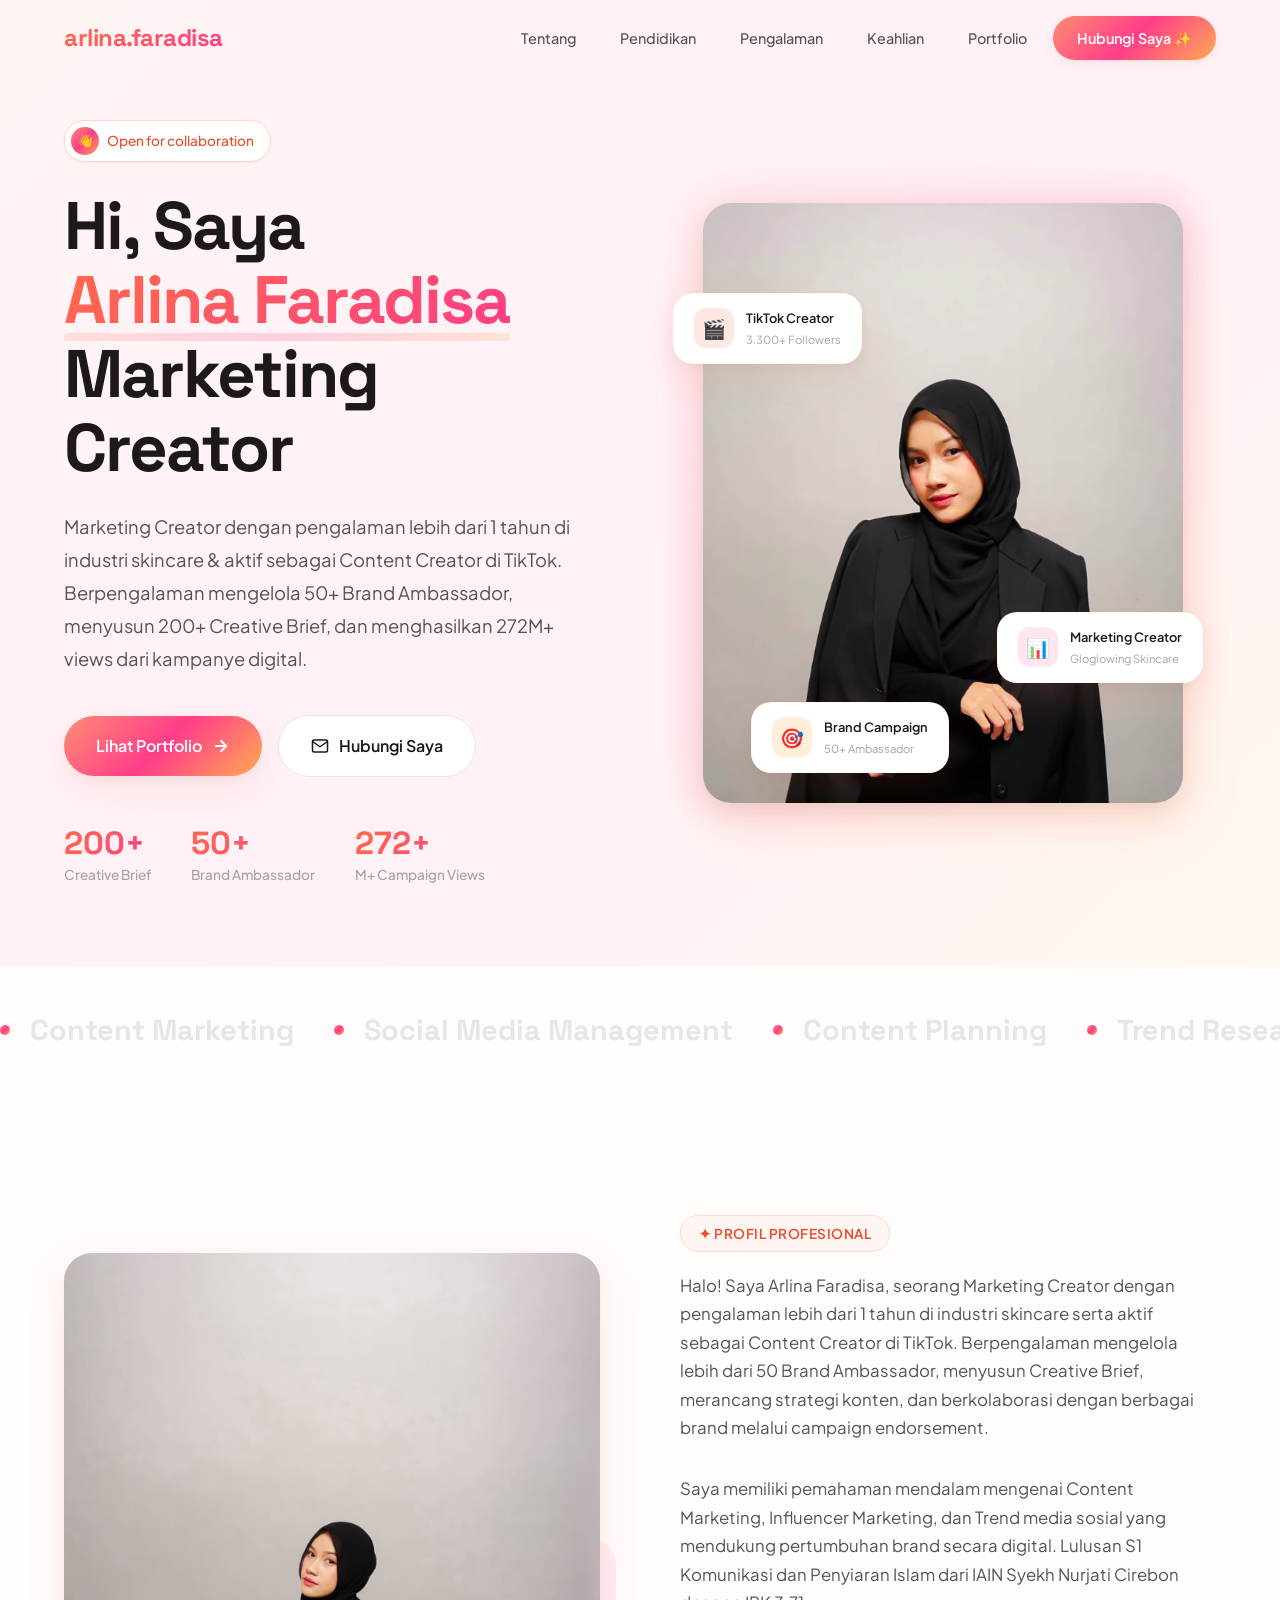
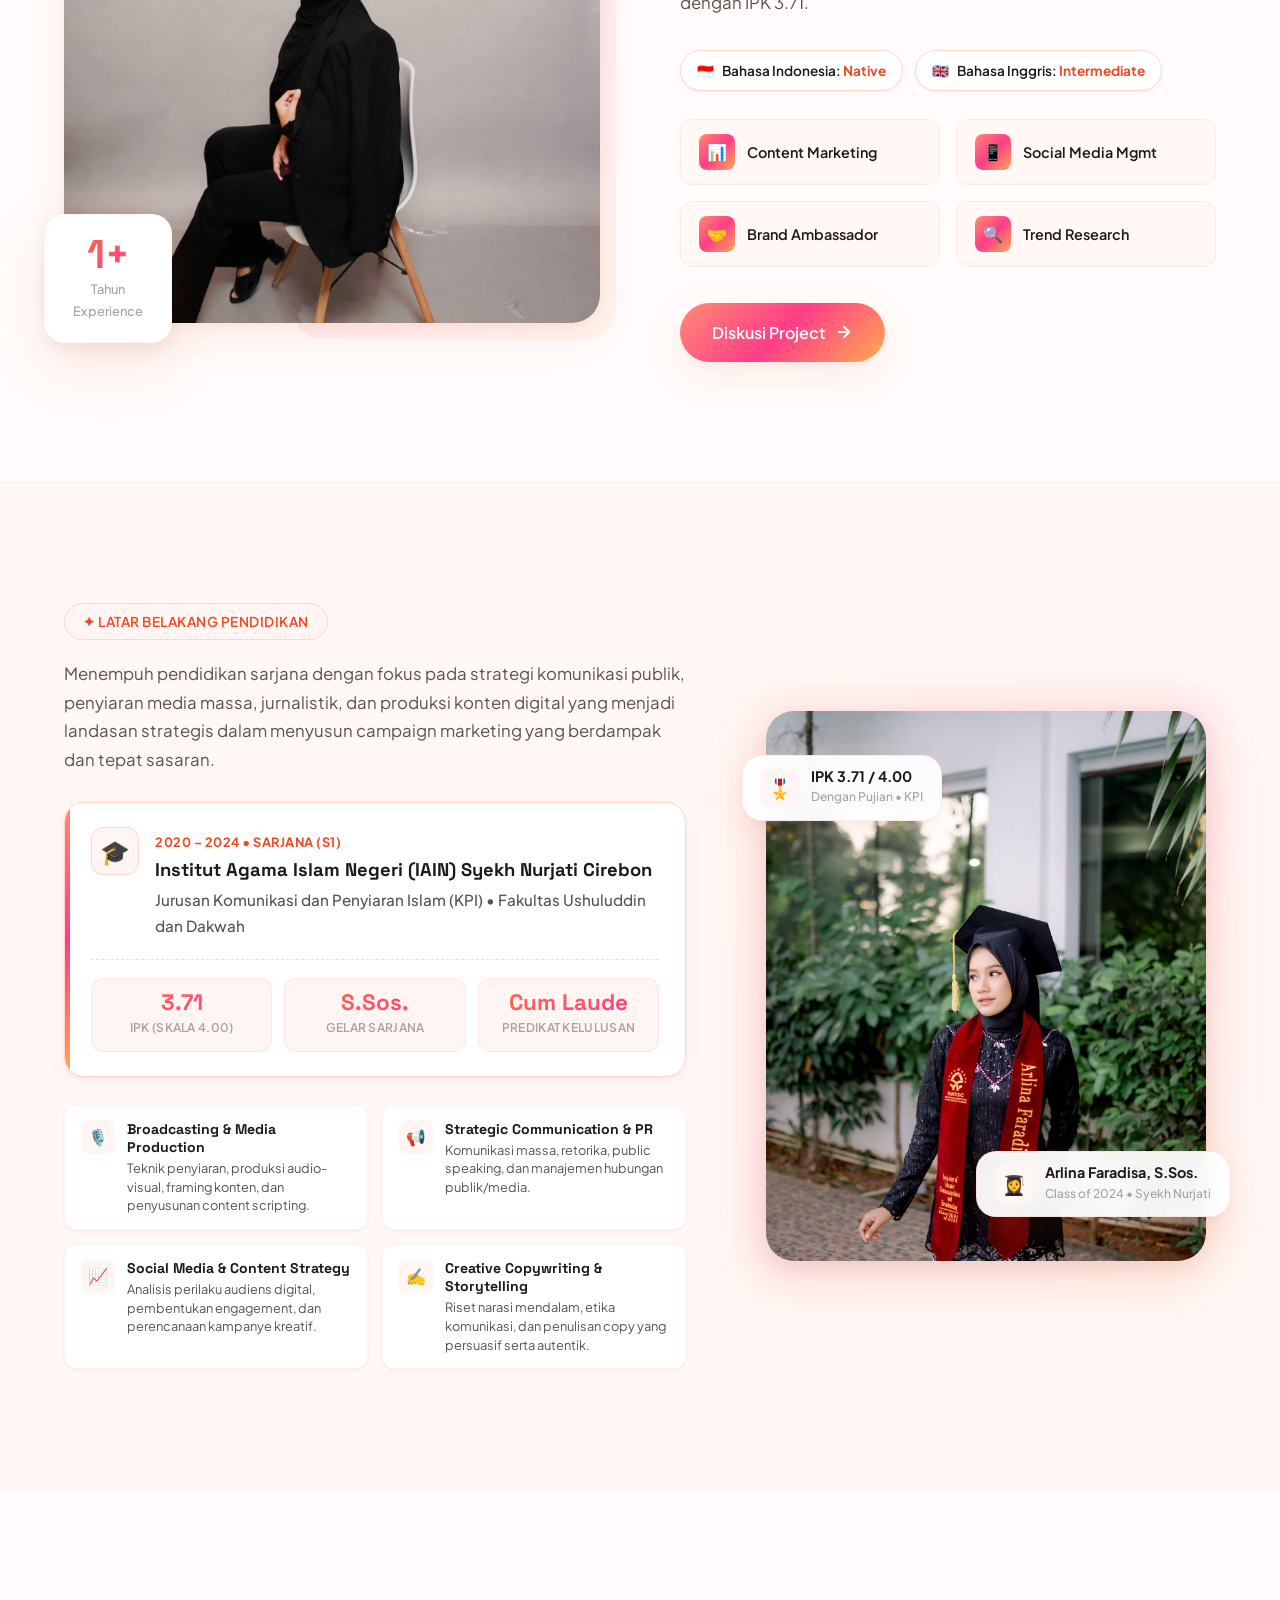
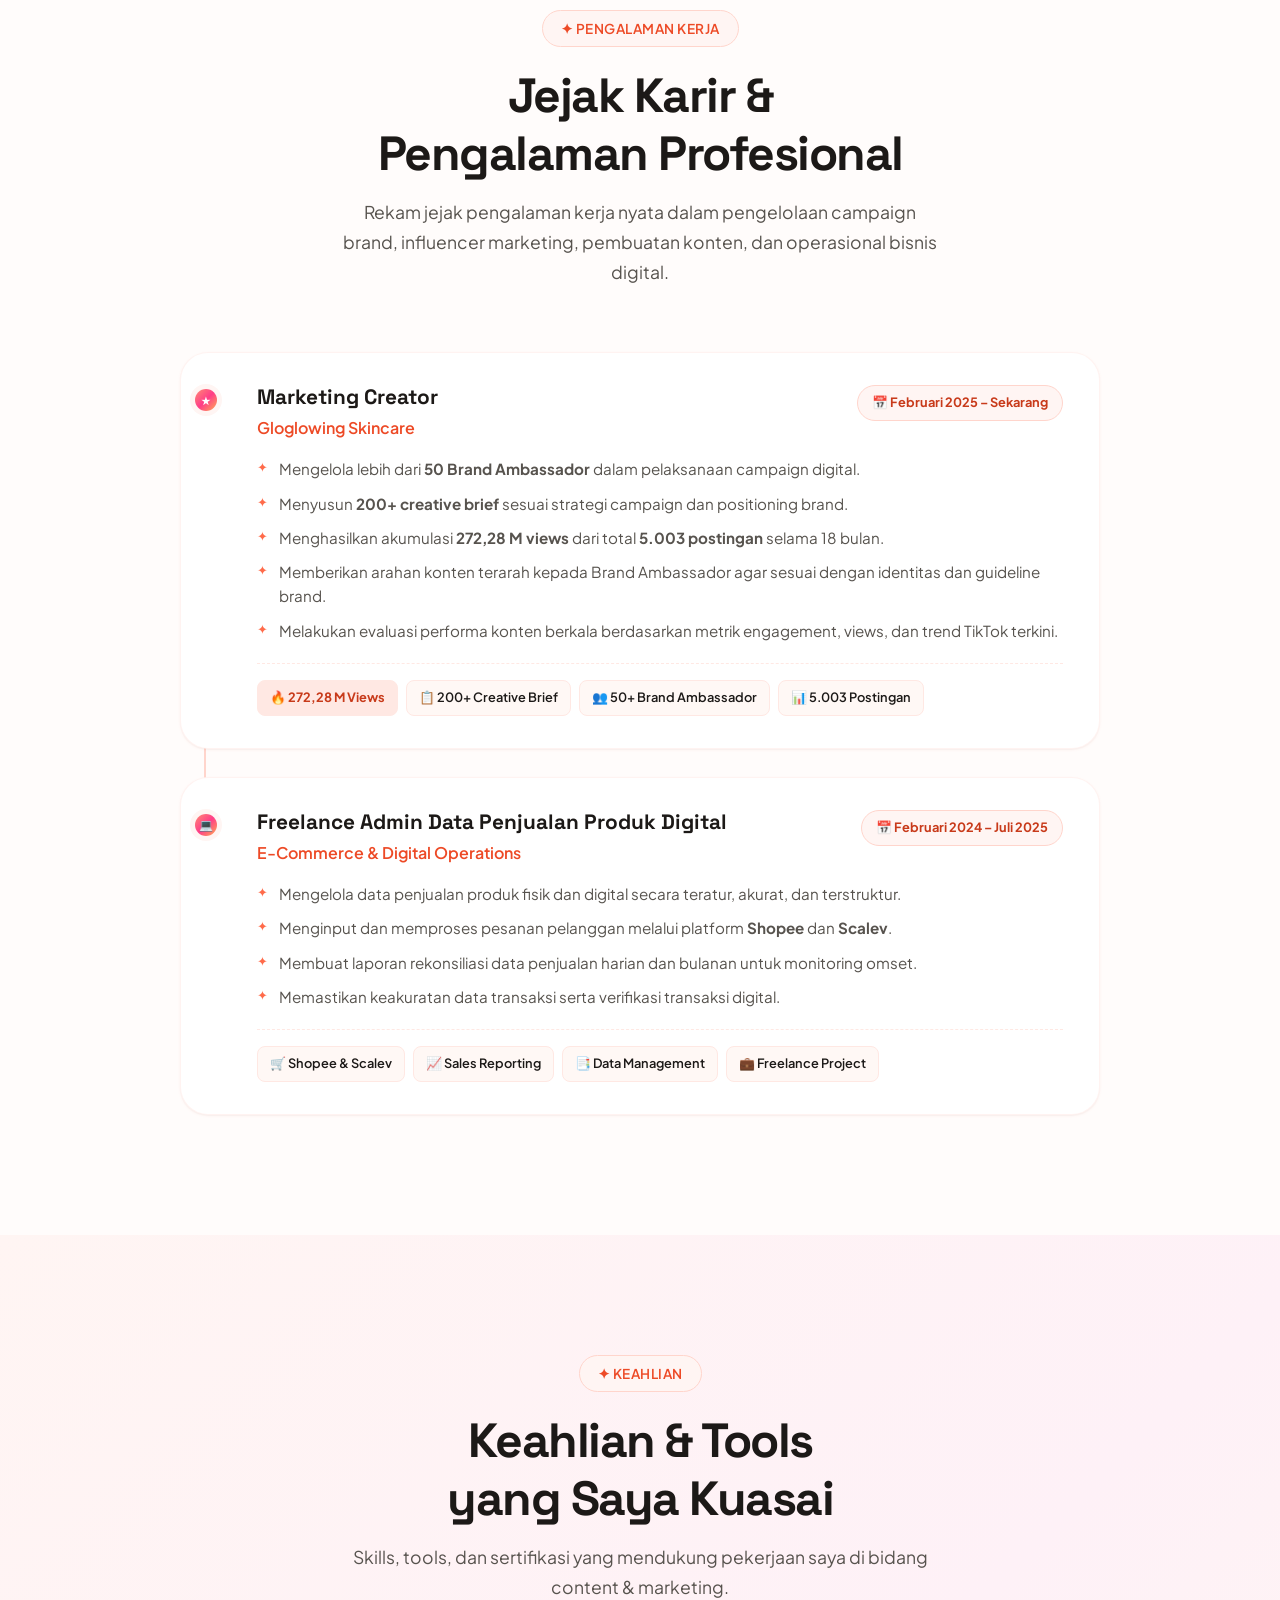
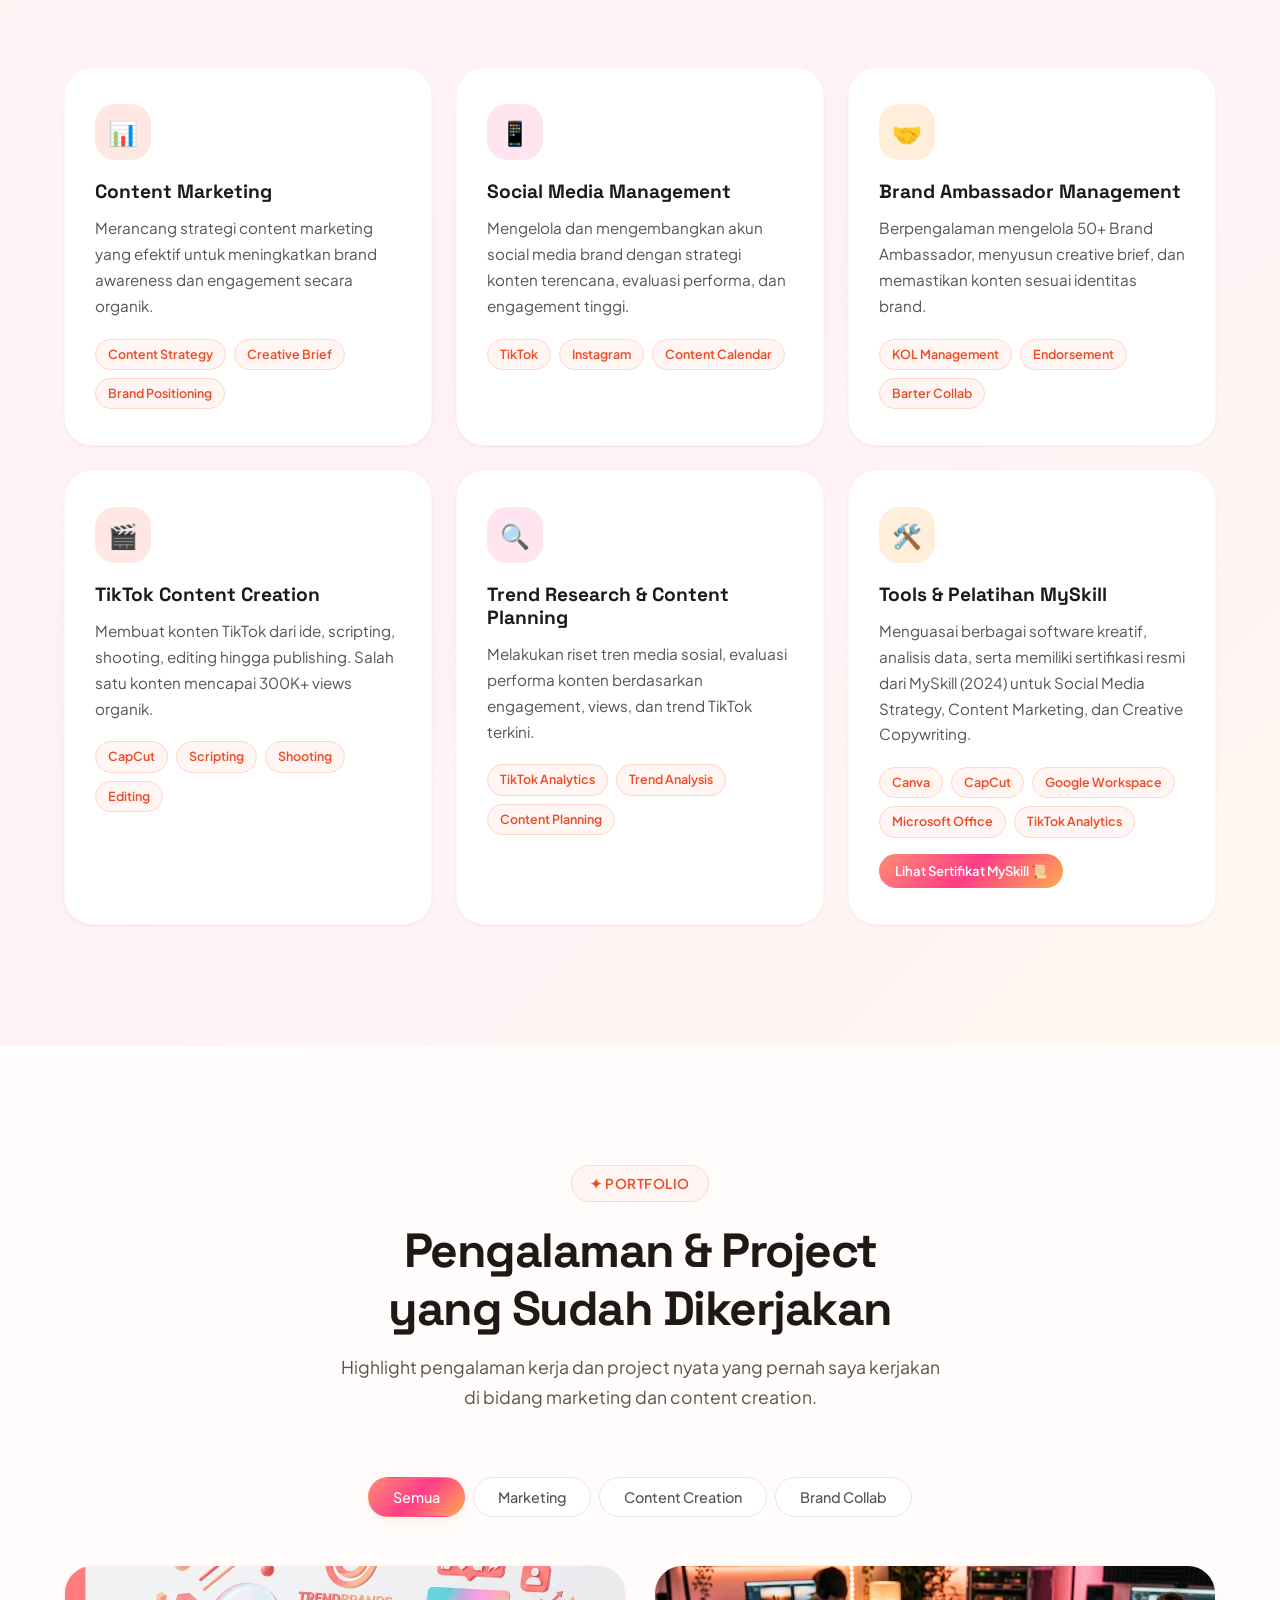
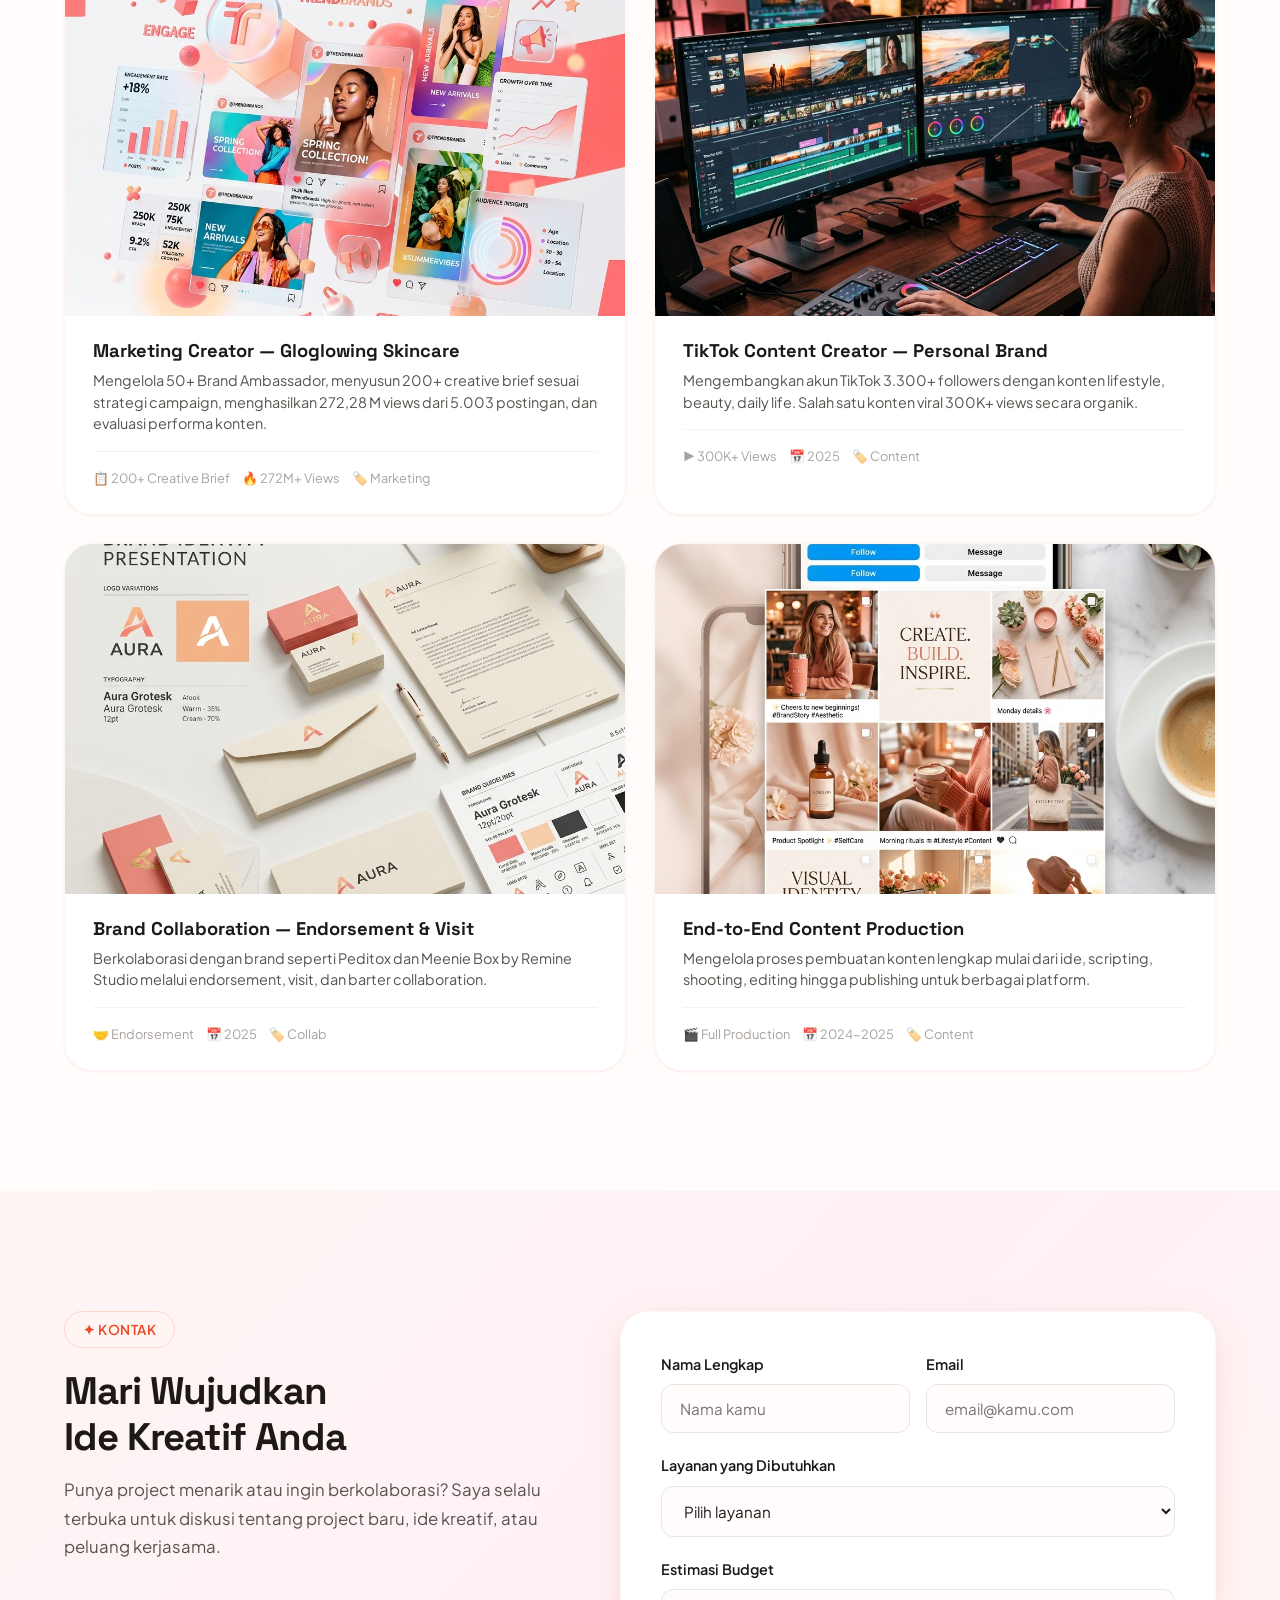
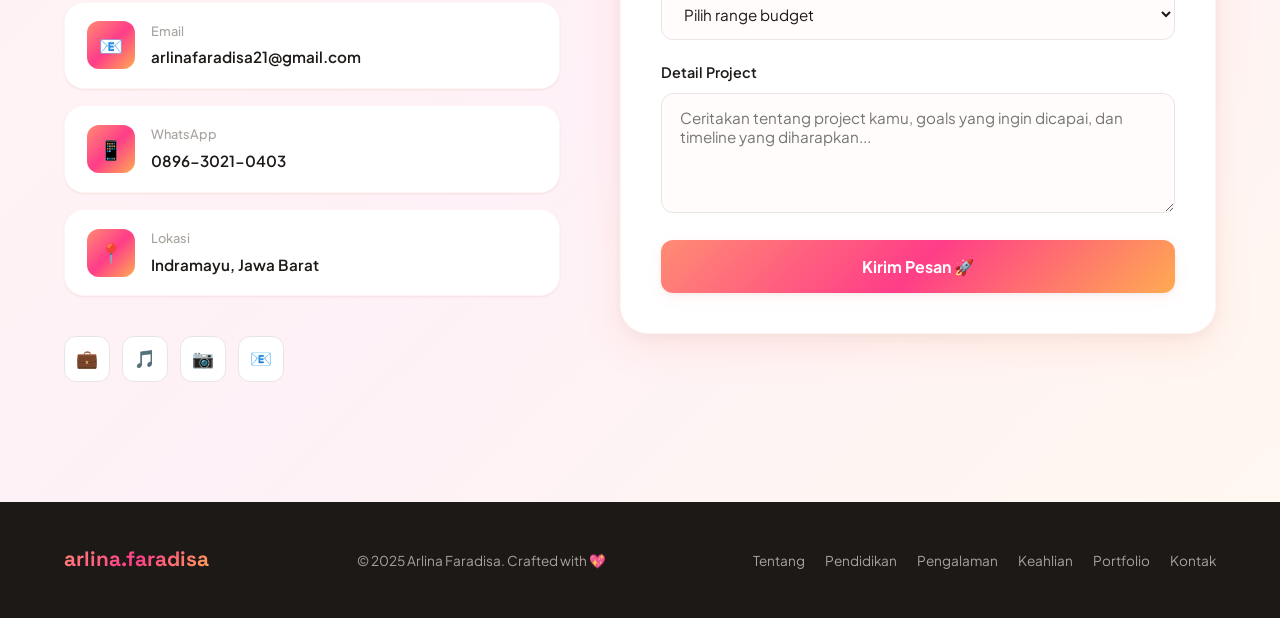
==== commit 62a83673: "Remove TikTok Content Creator card from experience section" ====
--- a/index.html
+++ b/index.html
@@ -358,39 +358,8 @@
           </div>
         </div>
 
-        <!-- Experience 2: TikTok Content Creator -->
+        <!-- Experience 2: Freelance Admin Data Penjualan Produk Digital -->
         <div class="exp-card reveal reveal-delay-2">
-          <div class="exp-dot">🎬</div>
-          <div class="exp-header">
-            <div class="exp-title-group">
-              <h3>TikTok Content Creator (@itsarln_)</h3>
-              <div class="exp-company">Personal Branding & Creator Economy</div>
-            </div>
-            <span class="exp-badge-period">📅 2025 – Sekarang</span>
-          </div>
-          <ul class="exp-bullets">
-            <li>Mengembangkan akun TikTok mandiri dengan lebih dari <strong>3.300 followers</strong> dan <strong>107K+
-                likes</strong>.</li>
-            <li>Membuat konten kreatif dan relevan bertema <strong>lifestyle, beauty, dan daily life</strong>.</li>
-            <li>Salah satu konten viral memperoleh <strong>300K+ views</strong> secara organik dengan interaksi tinggi.
-            </li>
-            <li>Berkolaborasi aktif dengan berbagai brand melalui <strong>endorsement, store visit, dan barter
-                collaboration</strong> (Peditox, Meenie Box by Remine Studio, dan A2mils).</li>
-            <li>Mengelola seluruh proses pembuatan konten: mulai dari <strong>ideasi, scripting, shooting, editing
-                hingga publishing</strong>.</li>
-          </ul>
-          <div class="exp-metrics-row">
-            <span class="exp-metric-tag highlight">▶️ 300K+ Organic Views</span>
-            <span class="exp-metric-tag">📱 3.300+ Followers</span>
-            <span class="exp-metric-tag">🤝 Brand Endorsement & Visit</span>
-            <button class="exp-action-btn" onclick="openTiktokDetail()">
-              Lihat Data Analytics 📊
-            </button>
-          </div>
-        </div>
-
-        <!-- Experience 3: Freelance Admin Data Penjualan Produk Digital -->
-        <div class="exp-card reveal reveal-delay-3">
           <div class="exp-dot">💻</div>
           <div class="exp-header">
             <div class="exp-title-group">
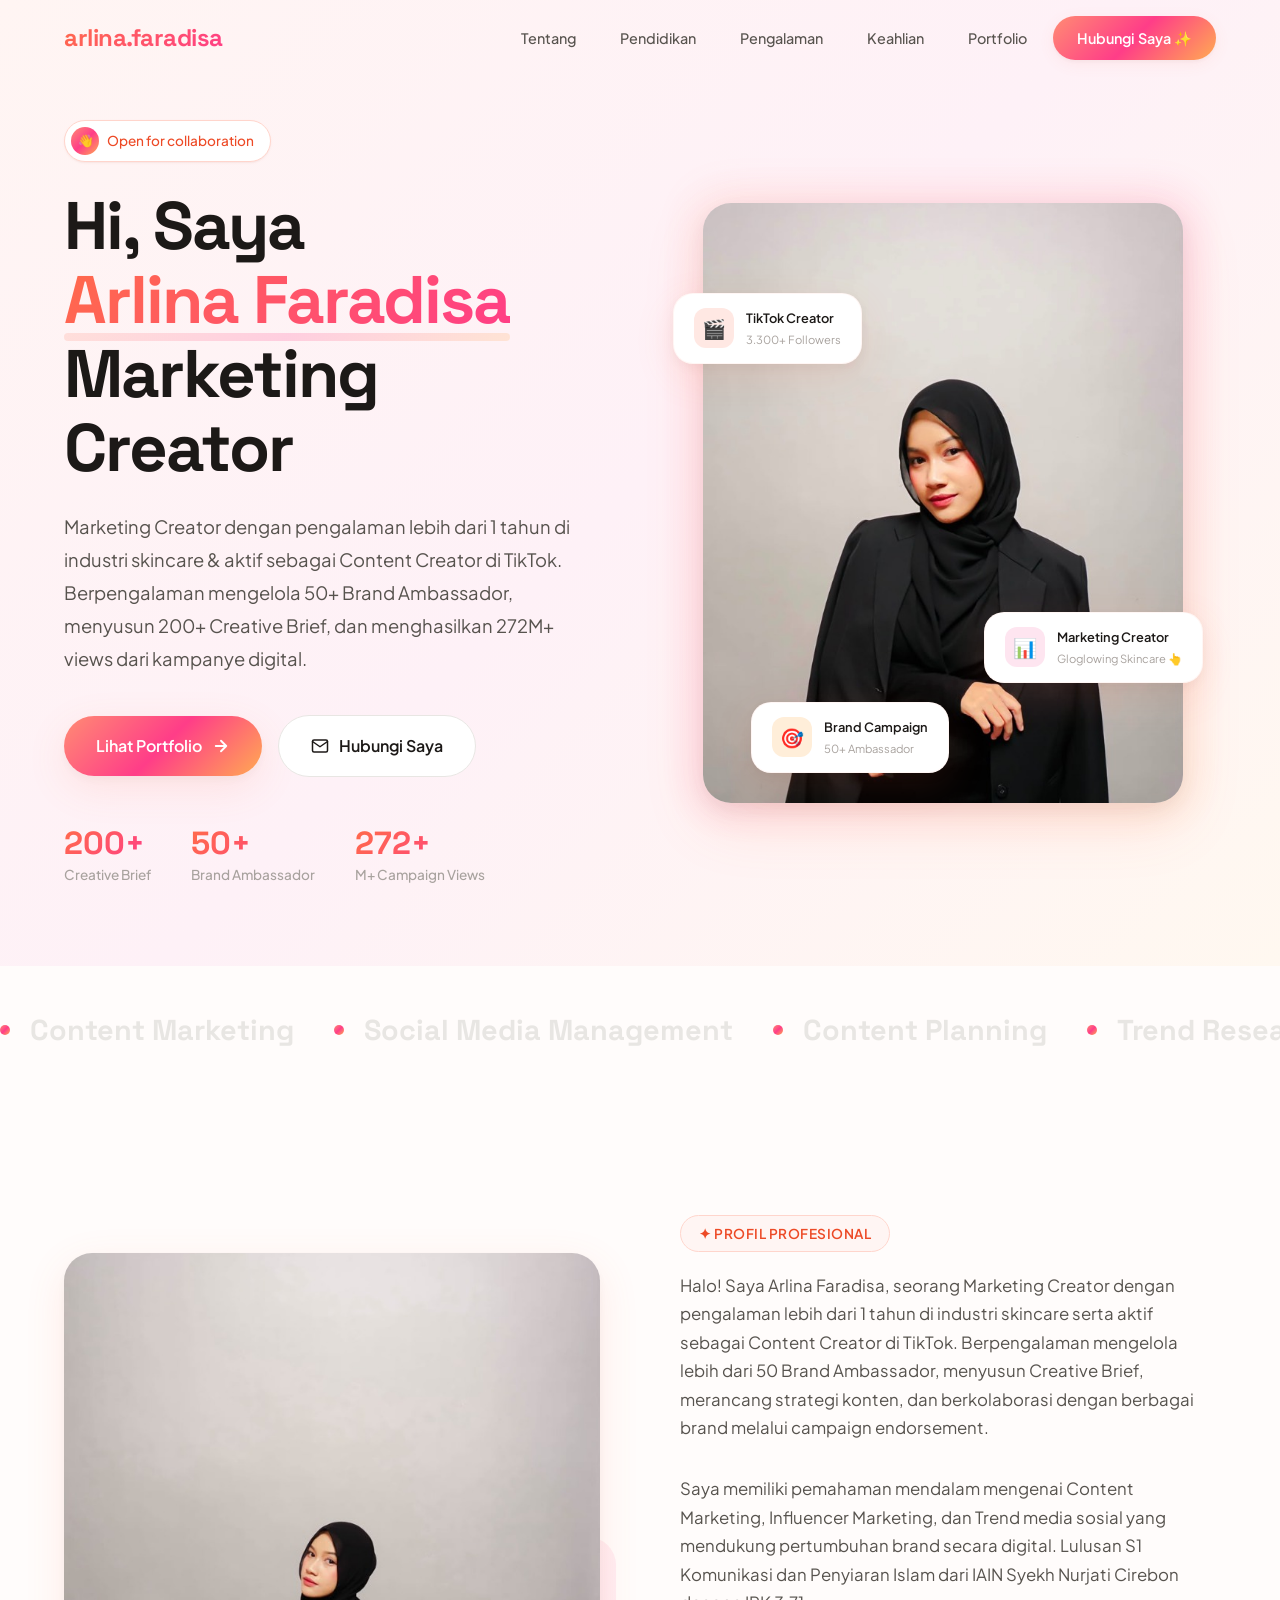
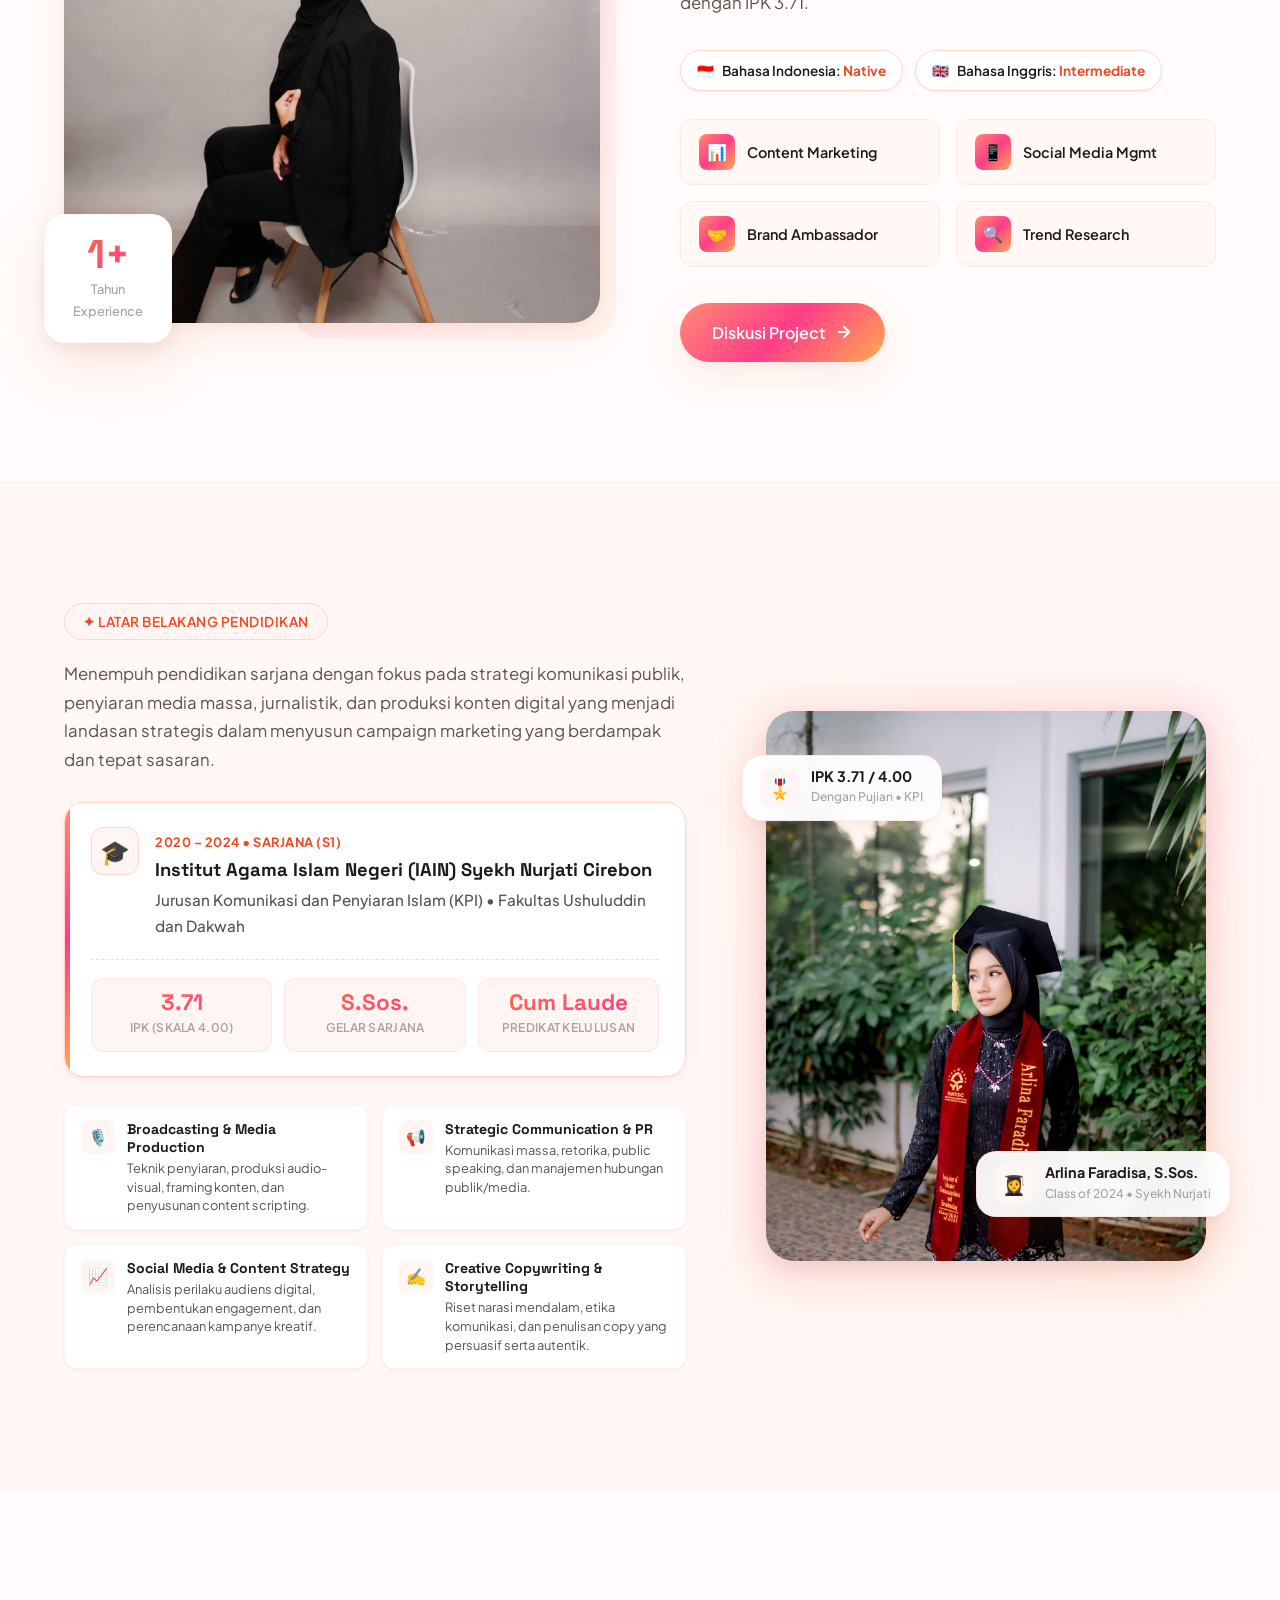
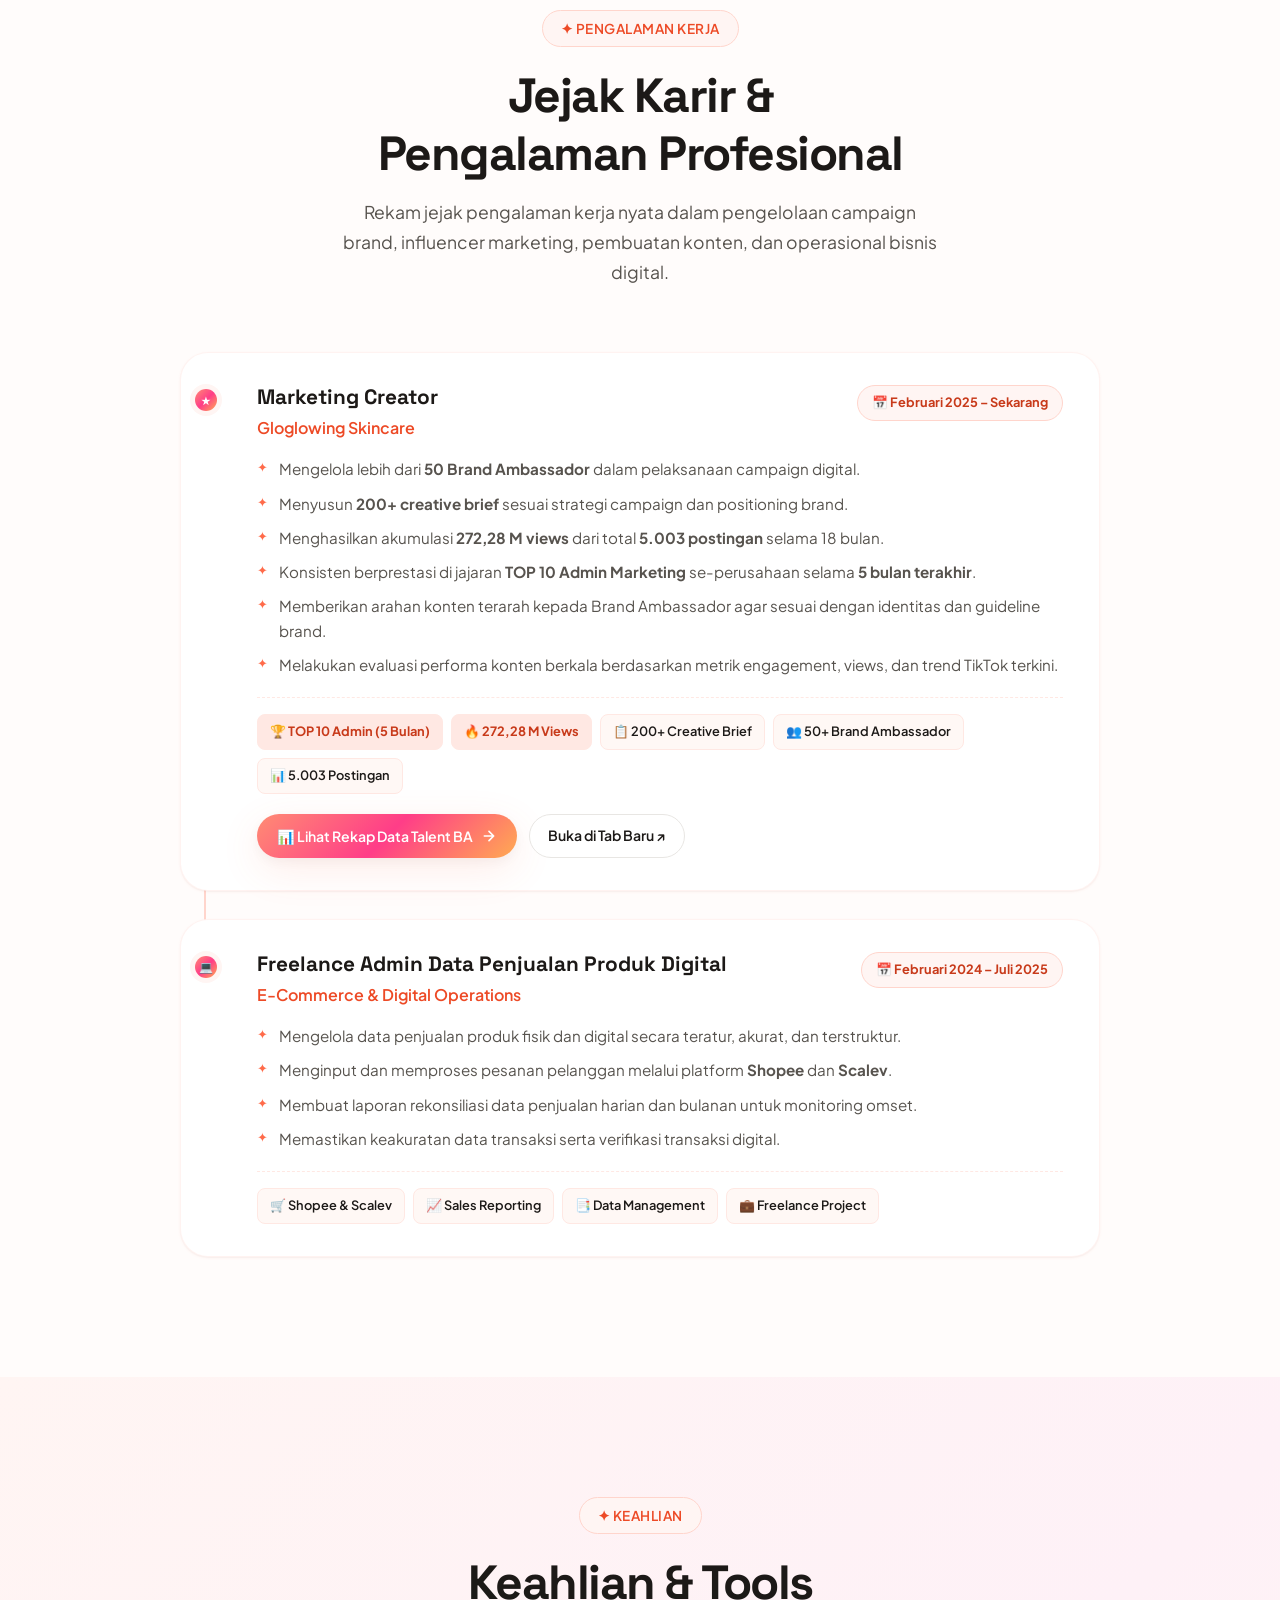
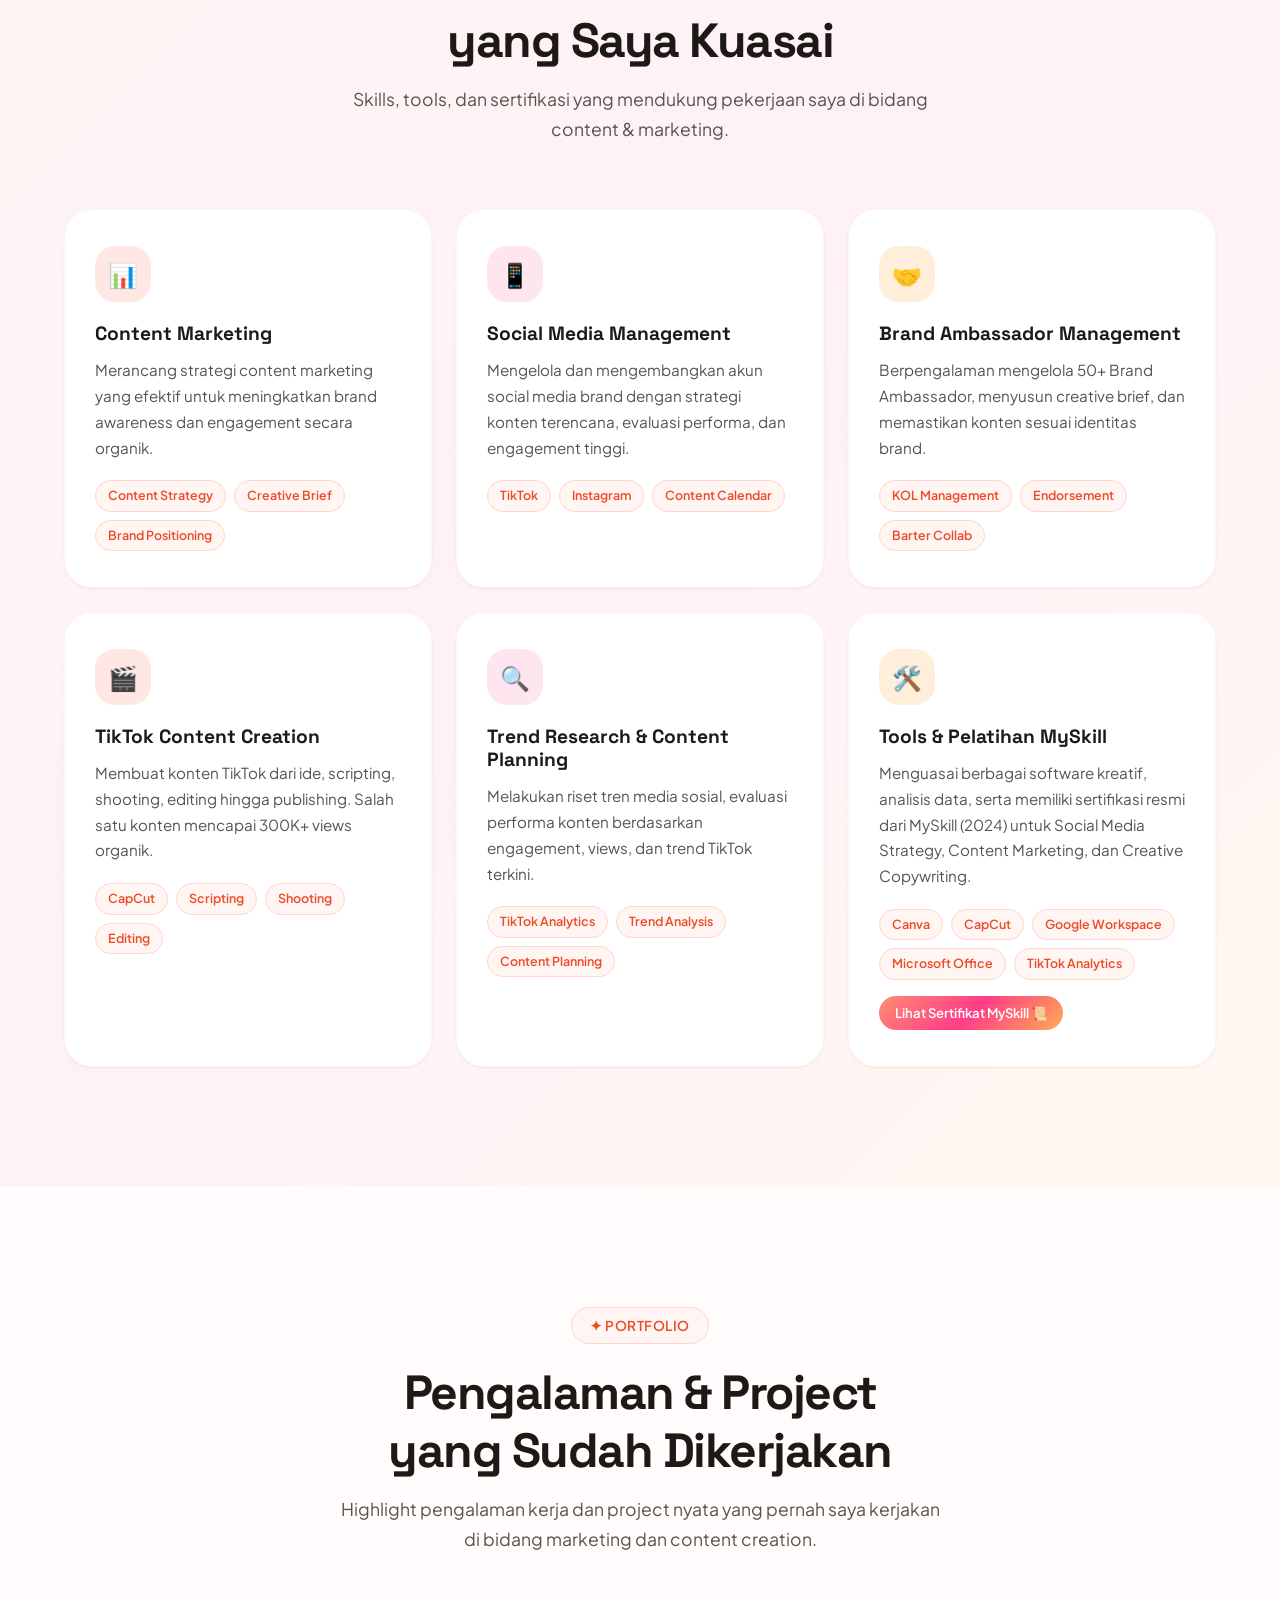
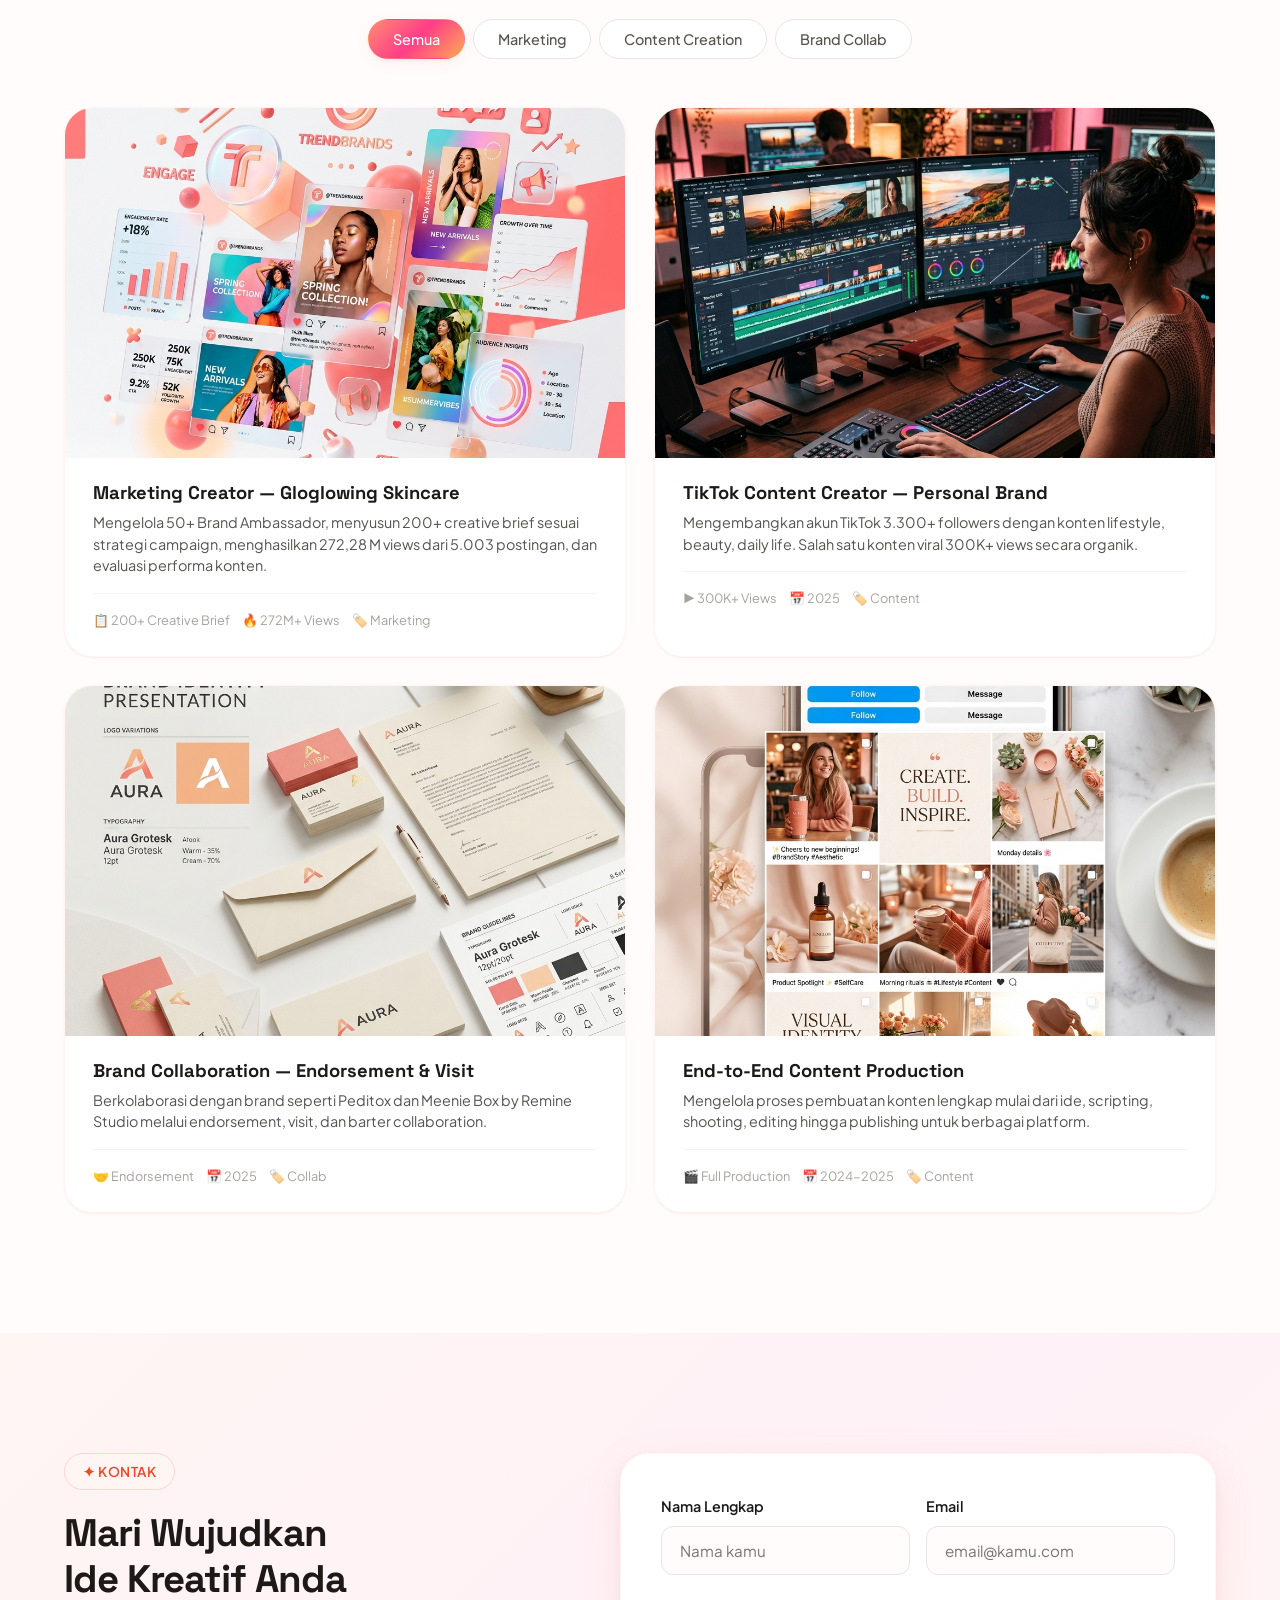
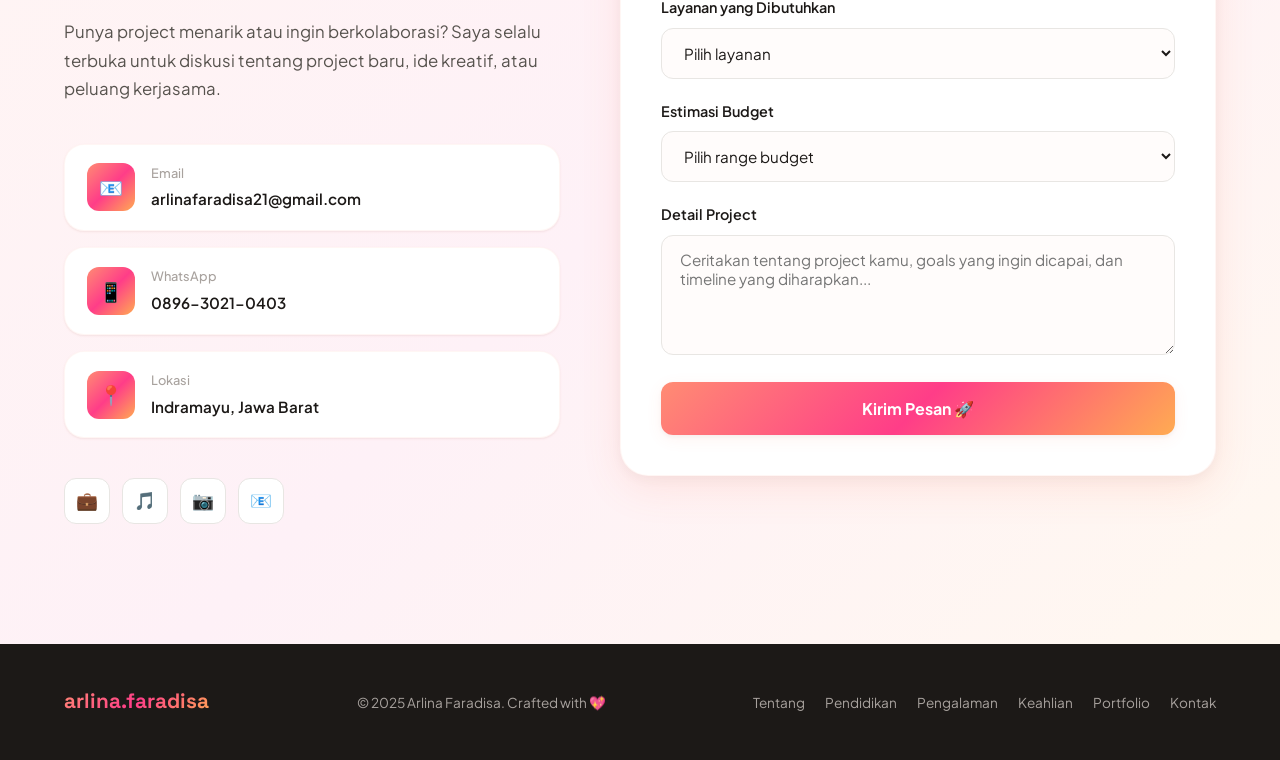
==== commit d99126bc: "feat: tambahkan 6 grup laporan marketing creator, rekap data talent BA, statistik 272M views, dan pr" ====
--- a/index.html
+++ b/index.html
@@ -107,11 +107,11 @@
               <div class="float-sub">3.300+ Followers</div>
             </div>
           </div>
-          <div class="hero-float hero-float-2">
+          <div class="hero-float hero-float-2" onclick="openMarketingDetail()" style="cursor: pointer;" title="Klik untuk lihat Rekap Data Talent BA">
             <div class="float-icon pink">📊</div>
             <div>
               <div class="float-text">Marketing Creator</div>
-              <div class="float-sub">Gloglowing Skincare</div>
+              <div class="float-sub">Gloglowing Skincare 👆</div>
             </div>
           </div>
           <div class="hero-float hero-float-3">
@@ -331,7 +331,7 @@
 
       <div class="experience-timeline">
         <!-- Experience 1: Gloglowing Skincare -->
-        <div class="exp-card reveal reveal-delay-1">
+        <div class="exp-card reveal reveal-delay-1" id="expMarketingCard">
           <div class="exp-dot">★</div>
           <div class="exp-header">
             <div class="exp-title-group">
@@ -345,16 +345,27 @@
             <li>Menyusun <strong>200+ creative brief</strong> sesuai strategi campaign dan positioning brand.</li>
             <li>Menghasilkan akumulasi <strong>272,28 M views</strong> dari total <strong>5.003 postingan</strong>
               selama 18 bulan.</li>
+            <li>Konsisten berprestasi di jajaran <strong>TOP 10 Admin Marketing</strong> se-perusahaan selama <strong>5 bulan terakhir</strong>.</li>
             <li>Memberikan arahan konten terarah kepada Brand Ambassador agar sesuai dengan identitas dan guideline
               brand.</li>
             <li>Melakukan evaluasi performa konten berkala berdasarkan metrik engagement, views, dan trend TikTok
               terkini.</li>
           </ul>
           <div class="exp-metrics-row">
+            <span class="exp-metric-tag highlight">🏆 TOP 10 Admin (5 Bulan)</span>
             <span class="exp-metric-tag highlight">🔥 272,28 M Views</span>
             <span class="exp-metric-tag">📋 200+ Creative Brief</span>
             <span class="exp-metric-tag">👥 50+ Brand Ambassador</span>
             <span class="exp-metric-tag">📊 5.003 Postingan</span>
+          </div>
+          <div style="margin-top: 20px; display: flex; gap: 12px; flex-wrap: wrap;">
+            <button class="btn-primary" onclick="openMarketingDetail()" style="padding: 9px 20px; font-size: 0.88rem; display: inline-flex; align-items: center; gap: 8px; cursor: pointer; border: none;">
+              <span>📊 Lihat Rekap Data Talent BA</span>
+              <svg width="16" height="16" viewBox="0 0 24 24" fill="none" stroke="currentColor" stroke-width="2.5" stroke-linecap="round" stroke-linejoin="round"><path d="M5 12h14M12 5l7 7-7 7"/></svg>
+            </button>
+            <a href="marketing-creator.html" target="_blank" class="btn-secondary" style="padding: 9px 18px; font-size: 0.88rem; display: inline-flex; align-items: center; gap: 8px; text-decoration: none;">
+              <span>Buka di Tab Baru ↗️</span>
+            </a>
           </div>
         </div>
 
@@ -501,11 +512,13 @@
 
       <div class="portfolio-grid">
         <!-- Project 1: Gloglowing Skincare -->
-        <div class="portfolio-card reveal reveal-delay-1" data-category="marketing">
+        <div class="portfolio-card reveal reveal-delay-1" data-category="marketing" id="marketingCard"
+          onclick="openMarketingDetail()">
           <div class="portfolio-card-image">
             <img src="assets/project-marketing.png" alt="Marketing Creator — Gloglowing Skincare">
             <div class="portfolio-card-overlay">
               <span class="overlay-tag">Marketing Creator</span>
+              <span class="overlay-cta">Klik untuk detail 👆</span>
             </div>
           </div>
           <div class="portfolio-card-info">
@@ -700,6 +713,540 @@
       </div>
     </div>
   </footer>
+
+  <!-- ===== MARKETING CREATOR DETAIL MODAL ===== -->
+  <div class="tiktok-modal-overlay" id="marketingModal">
+    <div class="tiktok-modal">
+      <button class="tiktok-modal-close" onclick="closeMarketingDetail()" aria-label="Tutup modal">
+        <svg width="24" height="24" viewBox="0 0 24 24" fill="none" stroke="currentColor" stroke-width="2.5"
+          stroke-linecap="round" stroke-linejoin="round">
+          <path d="M18 6L6 18M6 6l12 12" />
+        </svg>
+      </button>
+
+      <div class="tiktok-modal-header">
+        <div class="section-tag">✦ Marketing Creator Executive Report</div>
+        <h2>Rekapitulasi Data Talent BA &<br><span class="highlight-text-gradient">Laporan Statistik Views Bulanan</span></h2>
+        <p class="tiktok-modal-subtitle">
+          Dokumentasi komprehensif sistem manajemen <strong>Brand Ambassador (BA)</strong> Gloglowing Skincare oleh <strong>Arlina Faradisa</strong> di bawah supervisi <strong>Leader Yusi</strong>. Terbagi menjadi 2 grup laporan:
+        </p>
+        <div style="margin-top: 16px; display: flex; justify-content: center; gap: 12px; flex-wrap: wrap;">
+          <a href="marketing-creator.html" target="_blank" class="btn-primary"
+            style="display: inline-flex; align-items: center; gap: 8px; padding: 9px 22px; font-size: 0.88rem; text-decoration: none;">
+            <span>Buka Halaman Lengkap di Tab Baru ↗️</span>
+          </a>
+        </div>
+      </div>
+
+      <!-- ==========================================
+           GRUP 01: DATABASE TALENT BRAND AMBASSADOR
+           ========================================== -->
+      <div style="background: var(--bg-card); border-radius: var(--radius-xl); padding: 28px; border: 1px solid rgba(255, 107, 74, 0.15); box-shadow: var(--shadow-sm); margin-bottom: 40px;">
+        <div style="display: flex; justify-content: space-between; align-items: center; margin-bottom: 16px; flex-wrap: wrap; gap: 8px; border-bottom: 1px dashed var(--neutral-200); padding-bottom: 12px;">
+          <div>
+            <span style="font-size: 0.8rem; background: var(--coral-50); color: var(--coral-600); padding: 4px 12px; border-radius: var(--radius-full); font-weight: 700; text-transform: uppercase;">
+              📂 Grup 01: Database Talent BA
+            </span>
+            <h3 style="font-size: 1.3rem; color: var(--text-primary); margin-top: 6px;">Rekapitulasi Data Talent (Brand Ambassador)</h3>
+          </div>
+          <span style="font-size: 0.8rem; background: var(--neutral-100); color: var(--text-secondary); padding: 4px 10px; border-radius: var(--radius-full); font-weight: 600;">
+            Sheet: ELISA • ARLINA • ALIA • AGNI • BELIA
+          </span>
+        </div>
+        <p style="font-size: 0.92rem; color: var(--text-secondary); margin-bottom: 20px; line-height: 1.6;">
+          Merekap semua data 72 Brand Ambassador mulai dari data pribadi, kontrak kerja sama, link postingan, perpanjangan kontrak, produk yang didapat, hingga pengajuan payment.
+        </p>
+
+        <!-- Quick KPI Chips Grup 1 -->
+        <div style="display: grid; grid-template-columns: repeat(auto-fit, minmax(130px, 1fr)); gap: 10px; margin-bottom: 20px;">
+          <div style="background: var(--bg-primary); padding: 12px 10px; border-radius: var(--radius-md); border: 1px solid var(--neutral-200); text-align: center;">
+            <div style="font-size: 0.72rem; color: var(--text-muted); font-weight: 700; text-transform: uppercase;">Total Talent</div>
+            <div style="font-family: 'Space Grotesk', sans-serif; font-size: 1.25rem; font-weight: 800; color: var(--coral-600);">72 Talent</div>
+          </div>
+          <div style="background: var(--bg-primary); padding: 12px 10px; border-radius: var(--radius-md); border: 1px solid var(--neutral-200); text-align: center;">
+            <div style="font-size: 0.72rem; color: var(--text-muted); font-weight: 700; text-transform: uppercase;">In Progress</div>
+            <div style="font-family: 'Space Grotesk', sans-serif; font-size: 1.25rem; font-weight: 800; color: #2563eb;">39 Talent</div>
+          </div>
+          <div style="background: var(--bg-primary); padding: 12px 10px; border-radius: var(--radius-md); border: 1px solid var(--neutral-200); text-align: center;">
+            <div style="font-size: 0.72rem; color: var(--text-muted); font-weight: 700; text-transform: uppercase;">Finish Kontrak</div>
+            <div style="font-family: 'Space Grotesk', sans-serif; font-size: 1.25rem; font-weight: 800; color: #16a34a;">26 Talent</div>
+          </div>
+          <div style="background: var(--bg-primary); padding: 12px 10px; border-radius: var(--radius-md); border: 1px solid var(--neutral-200); text-align: center;">
+            <div style="font-size: 0.72rem; color: var(--text-muted); font-weight: 700; text-transform: uppercase;">Pindah Admin</div>
+            <div style="font-family: 'Space Grotesk', sans-serif; font-size: 1.25rem; font-weight: 800; color: var(--text-primary);">7 Talent</div>
+          </div>
+          <div style="background: var(--bg-primary); padding: 12px 10px; border-radius: var(--radius-md); border: 1px solid var(--neutral-200); text-align: center;">
+            <div style="font-size: 0.72rem; color: var(--text-muted); font-weight: 700; text-transform: uppercase;">Talent Barter</div>
+            <div style="font-family: 'Space Grotesk', sans-serif; font-size: 1.25rem; font-weight: 800; color: var(--text-primary);">2 Talent</div>
+          </div>
+          <div style="background: var(--bg-primary); padding: 12px 10px; border-radius: var(--radius-md); border: 1px solid var(--neutral-200); text-align: center;">
+            <div style="font-size: 0.72rem; color: var(--text-muted); font-weight: 700; text-transform: uppercase;">Rata-rata / VT</div>
+            <div style="font-family: 'Space Grotesk', sans-serif; font-size: 1.25rem; font-weight: 800; color: var(--coral-600);">Rp102.201</div>
+          </div>
+        </div>
+
+        <!-- Spreadsheet Screenshot Foto 1 -->
+        <div style="border-radius: var(--radius-md); overflow: hidden; border: 1px solid var(--neutral-200); margin-bottom: 24px; box-shadow: var(--shadow-sm);">
+          <img src="assets/marketing-creator-rekap.jpg" alt="Rekap Data Spreadsheet Talent BA Admin Arlina Leader Yusi" style="width: 100%; display: block;" loading="lazy">
+        </div>
+
+        <!-- 6 Pillars Cards Grup 1 -->
+        <div class="tiktok-modal-grid">
+          <div class="tiktok-detail-card">
+            <div class="tiktok-detail-number">01</div>
+            <div class="tiktok-detail-info" style="grid-column: 2 / -1;">
+              <h3>👤 Data Pribadi Talent (Brand Ambassador)</h3>
+              <p>Pencatatan ID unik sistem (GG 611, GG 612, GG 607, dll.), username TikTok resmi (@imaazhr, @najaa, dll.), nomor kontak WhatsApp, domisili, dan segmentasi kategori konten.</p>
+            </div>
+          </div>
+          <div class="tiktok-detail-card">
+            <div class="tiktok-detail-number">02</div>
+            <div class="tiktok-detail-info" style="grid-column: 2 / -1;">
+              <h3>📜 Data Kontrak Kerja Sama</h3>
+              <p>Klasifikasi kemitraan (TIKTOK KONTRAK & Barter), tanggal awal & akhir kontrak, kuota deliverables video (120 VT / 360 VT), dan supervisi Leader Yusi.</p>
+            </div>
+          </div>
+          <div class="tiktok-detail-card">
+            <div class="tiktok-detail-number">03</div>
+            <div class="tiktok-detail-info" style="grid-column: 2 / -1;">
+              <h3>🔗 Data Link Postingan BA & Monitoring</h3>
+              <p>Pengarsipan direct link postingan TikTok, tautan master Google Docs monitoring per talent, review kesesuaian brief, dan verifikasi keranjang kuning.</p>
+            </div>
+          </div>
+          <div class="tiktok-detail-card">
+            <div class="tiktok-detail-number">04</div>
+            <div class="tiktok-detail-info" style="grid-column: 2 / -1;">
+              <h3>🔄 Data Perpanjangan Kontrak (Renewal)</h3>
+              <p>Monitoring status (In Progress 39, Finish 26, Pindah Admin 7), add-on kuota (5 VT tambahan), evaluasi views & konversi, serta perpanjangan kontrak performa unggul.</p>
+            </div>
+          </div>
+          <div class="tiktok-detail-card">
+            <div class="tiktok-detail-number">05</div>
+            <div class="tiktok-detail-info" style="grid-column: 2 / -1;">
+              <h3>📦 Data Produk yang Didapat oleh BA</h3>
+              <p>Pendataan pengiriman paket produk Gloglowing Skincare & Bodycare, tracking nomor resi ekspedisi, alokasi sample review, dan restock rutin.</p>
+            </div>
+          </div>
+          <div class="tiktok-detail-card">
+            <div class="tiktok-detail-number">06</div>
+            <div class="tiktok-detail-info" style="grid-column: 2 / -1;">
+              <h3>💰 Data Pengajuan Payment BA</h3>
+              <p>Kalkulasi fee tuntas (rata-rata Rp102.201 / VT), validasi link postingan, pengajuan invoice dan approval ke Leader Yusi & Finance, serta rekonsiliasi arsip transfer.</p>
+            </div>
+          </div>
+        </div>
+      </div>
+
+      <!-- =========================================================
+           GRUP 02: REKAPITULASI LAPORAN VIEWS, BRIEF & REWARD BA
+           ========================================================= -->
+      <div style="background: var(--bg-card); border-radius: var(--radius-xl); padding: 28px; border: 1px solid rgba(37, 99, 235, 0.18); box-shadow: var(--shadow-sm); margin-bottom: 40px;">
+        <div style="display: flex; justify-content: space-between; align-items: center; margin-bottom: 16px; flex-wrap: wrap; gap: 8px; border-bottom: 1px dashed var(--neutral-200); padding-bottom: 12px;">
+          <div>
+            <span style="font-size: 0.8rem; background: #eff6ff; color: #2563eb; padding: 4px 12px; border-radius: var(--radius-full); font-weight: 700; text-transform: uppercase;">
+              📊 Grup 02: Laporan Views, Brief & Reward
+            </span>
+            <h3 style="font-size: 1.3rem; color: var(--text-primary); margin-top: 6px;">Statistik Bulanan Lengkap (16 Periode • 272M+ Views)</h3>
+          </div>
+          <span style="font-size: 0.8rem; background: #dcfce7; color: #15803d; padding: 4px 10px; border-radius: var(--radius-full); font-weight: 600;">
+            Periode: 2025-04 s.d. 2026-07
+          </span>
+        </div>
+        <p style="font-size: 0.92rem; color: var(--text-secondary); margin-bottom: 20px; line-height: 1.6;">
+          Merekap laporan views setiap 10 hari, total views dari 200+ brief yang dibuat, harga per postingan BA, serta sistem reward apresiasi bagi BA berkinerja tinggi (masuk ke data laporan resmi).
+        </p>
+
+        <!-- Quick KPI Chips Grup 2 -->
+        <div style="display: grid; grid-template-columns: repeat(auto-fit, minmax(130px, 1fr)); gap: 10px; margin-bottom: 20px;">
+          <div style="background: var(--bg-primary); padding: 12px 10px; border-radius: var(--radius-md); border: 1px solid var(--neutral-200); text-align: center;">
+            <div style="font-size: 0.72rem; color: var(--text-muted); font-weight: 700; text-transform: uppercase;">Total Posting</div>
+            <div style="font-family: 'Space Grotesk', sans-serif; font-size: 1.25rem; font-weight: 800; color: var(--coral-600);">5.003</div>
+          </div>
+          <div style="background: var(--bg-primary); padding: 12px 10px; border-radius: var(--radius-md); border: 1px solid var(--neutral-200); text-align: center;">
+            <div style="font-size: 0.72rem; color: var(--text-muted); font-weight: 700; text-transform: uppercase;">Total Views</div>
+            <div style="font-family: 'Space Grotesk', sans-serif; font-size: 1.25rem; font-weight: 800; color: #2563eb;">272,28 M</div>
+          </div>
+          <div style="background: var(--bg-primary); padding: 12px 10px; border-radius: var(--radius-md); border: 1px solid var(--neutral-200); text-align: center;">
+            <div style="font-size: 0.72rem; color: var(--text-muted); font-weight: 700; text-transform: uppercase;">Peak Views/Post</div>
+            <div style="font-family: 'Space Grotesk', sans-serif; font-size: 1.25rem; font-weight: 800; color: #16a34a;">80.405</div>
+          </div>
+          <div style="background: var(--bg-primary); padding: 12px 10px; border-radius: var(--radius-md); border: 1px solid var(--neutral-200); text-align: center;">
+            <div style="font-size: 0.72rem; color: var(--text-muted); font-weight: 700; text-transform: uppercase;">Total Biaya</div>
+            <div style="font-family: 'Space Grotesk', sans-serif; font-size: 1.25rem; font-weight: 800; color: var(--text-primary);">Rp694,4 M</div>
+          </div>
+          <div style="background: var(--bg-primary); padding: 12px 10px; border-radius: var(--radius-md); border: 1px solid var(--neutral-200); text-align: center;">
+            <div style="font-size: 0.72rem; color: var(--text-muted); font-weight: 700; text-transform: uppercase;">Biaya / 1K (CPM)</div>
+            <div style="font-family: 'Space Grotesk', sans-serif; font-size: 1.25rem; font-weight: 800; color: var(--coral-600);">Rp1.416</div>
+          </div>
+          <div style="background: var(--bg-primary); padding: 12px 10px; border-radius: var(--radius-md); border: 1px solid var(--neutral-200); text-align: center;">
+            <div style="font-size: 0.72rem; color: var(--text-muted); font-weight: 700; text-transform: uppercase;">Creative Brief</div>
+            <div style="font-family: 'Space Grotesk', sans-serif; font-size: 1.25rem; font-weight: 800; color: #2563eb;">200+ Brief</div>
+          </div>
+        </div>
+
+        <!-- Statistik Screenshot Foto 2 -->
+        <div style="border-radius: var(--radius-md); overflow: hidden; border: 1px solid var(--neutral-200); margin-bottom: 24px; box-shadow: var(--shadow-sm);">
+          <img src="assets/marketing-creator-statistik.jpg" alt="Statistik Bulanan Lengkap Views dan Biaya Posting BA" style="width: 100%; display: block;" loading="lazy">
+        </div>
+
+        <!-- 4 Laporan Cards Grup 2 -->
+        <div class="tiktok-modal-grid">
+          <div class="tiktok-detail-card">
+            <div class="tiktok-detail-number">01</div>
+            <div class="tiktok-detail-info" style="grid-column: 2 / -1;">
+              <h3>⏱️ Rekap Laporan Views Setiap 10 Hari</h3>
+              <p>Monitoring laju views per 10 hari (periode harian/dekade bulanan) untuk mendeteksi konten berpotensi FYP, mengukur retensi penonton, dan evaluasi cepat untuk penyesuaian strategi hook video.</p>
+            </div>
+          </div>
+          <div class="tiktok-detail-card">
+            <div class="tiktok-detail-number">02</div>
+            <div class="tiktok-detail-info" style="grid-column: 2 / -1;">
+              <h3>📋 Total Views dari Brief yang Dibuat</h3>
+              <p>Akumulasi total <strong>272,28 Juta Views</strong> dari <strong>200+ Creative Brief</strong> dan <strong>5.003 postingan</strong>, dengan puncak capaian bulanan 25,25 Juta views dan 80.405 views/post.</p>
+            </div>
+          </div>
+          <div class="tiktok-detail-card">
+            <div class="tiktok-detail-number">03</div>
+            <div class="tiktok-detail-info" style="grid-column: 2 / -1;">
+              <h3>💵 Harga Per Postingan BA & Biaya/1K (CPM)</h3>
+              <p>Pencatatan harga rata-rata Rp102.201 per postingan BA serta analisis biaya per 1.000 views yang sangat efisien (turun drastis hingga <strong>Rp1.416 / 1K views</strong>).</p>
+            </div>
+          </div>
+          <div class="tiktok-detail-card">
+            <div class="tiktok-detail-number">04</div>
+            <div class="tiktok-detail-info" style="grid-column: 2 / -1;">
+              <h3>🏆 Reward & Insentif yang Diberikan kepada BA</h3>
+              <p>Skema bonus video viral FYP (100K+ views), reward Top Performer bulanan, dan insentif ketepatan waktu posting yang dicatat resmi ke dalam data laporan pengeluaran payment.</p>
+            </div>
+          </div>
+        </div>
+      </div>
+
+      <!-- =========================================================
+           GRUP 03: TREN PERTUMBUHAN & EFISIENSI (GRAFIK 272M+ VIEWS)
+           ========================================================= -->
+      <div style="background: var(--bg-card); border-radius: var(--radius-xl); padding: 28px; border: 1px solid rgba(147, 51, 234, 0.2); box-shadow: var(--shadow-sm); margin-bottom: 40px;">
+        <div style="display: flex; justify-content: space-between; align-items: center; margin-bottom: 16px; flex-wrap: wrap; gap: 8px; border-bottom: 1px dashed var(--neutral-200); padding-bottom: 12px;">
+          <div>
+            <span style="font-size: 0.8rem; background: #faf5ff; color: #9333ea; padding: 4px 12px; border-radius: var(--radius-full); font-weight: 700; text-transform: uppercase;">
+              📈 Grup 03: Tren Pertumbuhan & Efisiensi
+            </span>
+            <h3 style="font-size: 1.3rem; color: var(--text-primary); margin-top: 6px;">Lebih Sedikit Posting, Hasil Jauh Lebih Besar (272,28 M Views)</h3>
+          </div>
+          <span style="font-size: 0.8rem; background: #fdf2f8; color: #db2777; padding: 4px 10px; border-radius: var(--radius-full); font-weight: 600;">
+            Akumulasi 18 Bulan • 5.003 Postingan
+          </span>
+        </div>
+        <p style="font-size: 0.92rem; color: var(--text-secondary); margin-bottom: 20px; line-height: 1.6;">
+          Grafik visualisasi performa kampanye digital: Menghasilkan <strong>272,28 M views</strong> dengan <strong>5.003 postingan</strong> dalam jangka waktu 18 bulan, dengan rata-rata tertimbang 54.423 views/post dan puncak 80.405 views/post.
+        </p>
+
+        <!-- Quick KPI Chips Grup 3 -->
+        <div style="display: grid; grid-template-columns: repeat(auto-fit, minmax(130px, 1fr)); gap: 10px; margin-bottom: 20px;">
+          <div style="background: var(--bg-primary); padding: 12px 10px; border-radius: var(--radius-md); border: 1px solid var(--neutral-200); text-align: center;">
+            <div style="font-size: 0.72rem; color: var(--text-muted); font-weight: 700; text-transform: uppercase;">Total Postingan</div>
+            <div style="font-family: 'Space Grotesk', sans-serif; font-size: 1.25rem; font-weight: 800; color: var(--coral-600);">5.003</div>
+          </div>
+          <div style="background: var(--bg-primary); padding: 12px 10px; border-radius: var(--radius-md); border: 1px solid var(--neutral-200); text-align: center;">
+            <div style="font-size: 0.72rem; color: var(--text-muted); font-weight: 700; text-transform: uppercase;">Total Views</div>
+            <div style="font-family: 'Space Grotesk', sans-serif; font-size: 1.25rem; font-weight: 800; color: #2563eb;">272,28 Jt</div>
+          </div>
+          <div style="background: var(--bg-primary); padding: 12px 10px; border-radius: var(--radius-md); border: 1px solid var(--neutral-200); text-align: center;">
+            <div style="font-size: 0.72rem; color: var(--text-muted); font-weight: 700; text-transform: uppercase;">Nilai Biaya</div>
+            <div style="font-family: 'Space Grotesk', sans-serif; font-size: 1.25rem; font-weight: 800; color: var(--text-primary);">Rp692,15 Jt</div>
+          </div>
+          <div style="background: var(--bg-primary); padding: 12px 10px; border-radius: var(--radius-md); border: 1px solid var(--neutral-200); text-align: center;">
+            <div style="font-size: 0.72rem; color: var(--text-muted); font-weight: 700; text-transform: uppercase;">Views / Post</div>
+            <div style="font-family: 'Space Grotesk', sans-serif; font-size: 1.25rem; font-weight: 800; color: #9333ea;">54.423</div>
+          </div>
+          <div style="background: var(--bg-primary); padding: 12px 10px; border-radius: var(--radius-md); border: 1px solid var(--neutral-200); text-align: center;">
+            <div style="font-size: 0.72rem; color: var(--text-muted); font-weight: 700; text-transform: uppercase;">Bulan Terbaik</div>
+            <div style="font-family: 'Space Grotesk', sans-serif; font-size: 1.25rem; font-weight: 800; color: #16a34a;">Apr 2026</div>
+          </div>
+          <div style="background: var(--bg-primary); padding: 12px 10px; border-radius: var(--radius-md); border: 1px solid var(--neutral-200); text-align: center;">
+            <div style="font-size: 0.72rem; color: var(--text-muted); font-weight: 700; text-transform: uppercase;">Efisiensi Biaya</div>
+            <div style="font-family: 'Space Grotesk', sans-serif; font-size: 1.25rem; font-weight: 800; color: var(--coral-600);">Rp1.416</div>
+          </div>
+        </div>
+
+        <!-- Grafik Screenshot Foto 3 -->
+        <div style="border-radius: var(--radius-md); overflow: hidden; border: 1px solid var(--neutral-200); margin-bottom: 24px; box-shadow: var(--shadow-sm);">
+          <img src="assets/marketing-creator-grafik.jpg" alt="Grafik Tren Views Lebih Sedikit Posting Hasil Jauh Lebih Besar" style="width: 100%; display: block;" loading="lazy">
+        </div>
+
+        <!-- 3 Strategy Cards Grup 3 -->
+        <div class="tiktok-modal-grid">
+          <div class="tiktok-detail-card">
+            <div class="tiktok-detail-number">01</div>
+            <div class="tiktok-detail-info" style="grid-column: 2 / -1;">
+              <h3>🚀 Strategi "Lebih Sedikit Posting, Hasil Lebih Besar"</h3>
+              <p>Fokus pada penyusunan creative brief yang berkualitas tinggi dan relevan dengan tren, sehingga meskipun volume postingan bulanan menurun, rata-rata tayangan per video melonjak 2x lipat hingga <strong>80.405 views/post</strong>.</p>
+            </div>
+          </div>
+          <div class="tiktok-detail-card">
+            <div class="tiktok-detail-number">02</div>
+            <div class="tiktok-detail-info" style="grid-column: 2 / -1;">
+              <h3>👑 Rekor Puncak Performa (April 2026)</h3>
+              <p>Mencatatkan rekor tertinggi sepanjang kampanye sebesar <strong>25,25 Juta Views</strong> hanya dari 314 postingan terpilih, didorong formula konten momentum festive yang tepat sasaran.</p>
+            </div>
+          </div>
+          <div class="tiktok-detail-card">
+            <div class="tiktok-detail-number">03</div>
+            <div class="tiktok-detail-info" style="grid-column: 2 / -1;">
+              <h3>💰 Efisiensi Anggaran Maksimal (Rp1.416 / 1K Views)</h3>
+              <p>Pengelolaan anggaran yang sangat terukur dengan efisiensi biaya promosi terbaik <strong>Rp1.416 per 1.000 views</strong>, menghasilkan return of marketing exposure yang luar biasa dari total nilai biaya Rp692,15 Juta.</p>
+            </div>
+          </div>
+        </div>
+      </div>
+
+      <!-- =========================================================
+           GRUP 04: ANALISIS LAPORAN BULANAN & PRODUKTIVITAS KONTEN
+           ========================================================= -->
+      <div style="background: var(--bg-card); border-radius: var(--radius-xl); padding: 28px; border: 1px solid rgba(219, 39, 119, 0.2); box-shadow: var(--shadow-sm); margin-bottom: 40px;">
+        <div style="display: flex; justify-content: space-between; align-items: center; margin-bottom: 16px; flex-wrap: wrap; gap: 8px; border-bottom: 1px dashed var(--neutral-200); padding-bottom: 12px;">
+          <div>
+            <span style="font-size: 0.8rem; background: #fdf2f8; color: #db2777; padding: 4px 12px; border-radius: var(--radius-full); font-weight: 700; text-transform: uppercase;">
+              🔬 Grup 04: Analisis Laporan Setiap Bulan
+            </span>
+            <h3 style="font-size: 1.3rem; color: var(--text-primary); margin-top: 6px;">Produktivitas Konten: Kualitas Distribusi Mengalahkan Kuantitas (+66,0%)</h3>
+          </div>
+          <span style="font-size: 0.8rem; background: #f0fdf4; color: #16a34a; padding: 4px 10px; border-radius: var(--radius-full); font-weight: 600;">
+            Pertumbuhan Views/Post: +66,0%
+          </span>
+        </div>
+        <p style="font-size: 0.92rem; color: var(--text-secondary); margin-bottom: 20px; line-height: 1.6;">
+          Analisis evaluasi laporan performa setiap bulan: Menunjukkan lonjakan tajam <em>views per posting</em> (+66,0%) dari rata-rata 43.299 views/post (2025) menjadi <strong>71.868 views/post (2026)</strong>, terutama setelah restrukturisasi strategi sejak November 2025.
+        </p>
+
+        <!-- Quick KPI Chips Grup 4 -->
+        <div style="display: grid; grid-template-columns: repeat(auto-fit, minmax(130px, 1fr)); gap: 10px; margin-bottom: 20px;">
+          <div style="background: var(--bg-primary); padding: 12px 10px; border-radius: var(--radius-md); border: 1px solid var(--neutral-200); text-align: center;">
+            <div style="font-size: 0.72rem; color: var(--text-muted); font-weight: 700; text-transform: uppercase;">Rata-rata 2025</div>
+            <div style="font-family: 'Space Grotesk', sans-serif; font-size: 1.25rem; font-weight: 800; color: var(--text-primary);">43.299</div>
+          </div>
+          <div style="background: var(--bg-primary); padding: 12px 10px; border-radius: var(--radius-md); border: 1px solid var(--neutral-200); text-align: center;">
+            <div style="font-size: 0.72rem; color: var(--text-muted); font-weight: 700; text-transform: uppercase;">Rata-rata 2026</div>
+            <div style="font-family: 'Space Grotesk', sans-serif; font-size: 1.25rem; font-weight: 800; color: #db2777;">71.868</div>
+          </div>
+          <div style="background: var(--bg-primary); padding: 12px 10px; border-radius: var(--radius-md); border: 1px solid var(--neutral-200); text-align: center;">
+            <div style="font-size: 0.72rem; color: var(--text-muted); font-weight: 700; text-transform: uppercase;">Peningkatan</div>
+            <div style="font-family: 'Space Grotesk', sans-serif; font-size: 1.25rem; font-weight: 800; color: #16a34a;">+66,0%</div>
+          </div>
+          <div style="background: var(--bg-primary); padding: 12px 10px; border-radius: var(--radius-md); border: 1px solid var(--neutral-200); text-align: center;">
+            <div style="font-size: 0.72rem; color: var(--text-muted); font-weight: 700; text-transform: uppercase;">Titik Balik</div>
+            <div style="font-family: 'Space Grotesk', sans-serif; font-size: 1.25rem; font-weight: 800; color: var(--coral-600);">Nov 2025</div>
+          </div>
+          <div style="background: var(--bg-primary); padding: 12px 10px; border-radius: var(--radius-md); border: 1px solid var(--neutral-200); text-align: center;">
+            <div style="font-size: 0.72rem; color: var(--text-muted); font-weight: 700; text-transform: uppercase;">Peak Views/Post</div>
+            <div style="font-family: 'Space Grotesk', sans-serif; font-size: 1.25rem; font-weight: 800; color: #9333ea;">80.405</div>
+          </div>
+          <div style="background: var(--bg-primary); padding: 12px 10px; border-radius: var(--radius-md); border: 1px solid var(--neutral-200); text-align: center;">
+            <div style="font-size: 0.72rem; color: var(--text-muted); font-weight: 700; text-transform: uppercase;">Efisiensi Volume</div>
+            <div style="font-family: 'Space Grotesk', sans-serif; font-size: 1.25rem; font-weight: 800; color: #2563eb;">-40% Post</div>
+          </div>
+        </div>
+
+        <!-- Analisis Screenshot Foto 4 -->
+        <div style="border-radius: var(--radius-md); overflow: hidden; border: 1px solid var(--neutral-200); margin-bottom: 24px; box-shadow: var(--shadow-sm);">
+          <img src="assets/marketing-creator-analisis-bulanan.jpg" alt="Produktivitas Konten Kualitas Distribusi Mengalahkan Kuantitas" style="width: 100%; display: block;" loading="lazy">
+        </div>
+
+        <!-- 3 Analysis Cards Grup 4 -->
+        <div class="tiktok-modal-grid">
+          <div class="tiktok-detail-card">
+            <div class="tiktok-detail-number">01</div>
+            <div class="tiktok-detail-info" style="grid-column: 2 / -1;">
+              <h3>📊 Kenaikan Rata-rata Views/Post (+66,0%)</h3>
+              <p>Perbandingan komprehensif antara tahun 2025 (rata-rata <strong>43.299 views/post</strong>) dan tahun 2026 (rata-rata <strong>71.868 views/post</strong>), membuktikan lonjakan kualitas distribusi konten sebesar <strong>+66,0%</strong> secara stabil.</p>
+            </div>
+          </div>
+          <div class="tiktok-detail-card">
+            <div class="tiktok-detail-number">02</div>
+            <div class="tiktok-detail-info" style="grid-column: 2 / -1;">
+              <h3>⚡ Titik Balik Strategis (November 2025)</h3>
+              <p>Grafik menunjukkan garis views/post yang meroket tajam tepat sejak November 2025, hasil dari perombakan struktur hook 3 detik awal, riset tren audio viral, dan penyempurnaan creative brief.</p>
+            </div>
+          </div>
+          <div class="tiktok-detail-card">
+            <div class="tiktok-detail-number">03</div>
+            <div class="tiktok-detail-info" style="grid-column: 2 / -1;">
+              <h3>📈 Evaluasi Bulanan untuk Keputusan Strategis</h3>
+              <p>Data analisis bulanan menjadi dasar objektif dalam menyusun laporan ke pimpinan brand, menetapkan alokasi anggaran bulan berikutnya, serta mengevaluasi perpanjangan kontrak tiering Brand Ambassador.</p>
+            </div>
+          </div>
+        </div>
+      </div>
+
+      <!-- =========================================================
+           GRUP 05: SHOWCASE 9 DARI 50+ AKUN BA YANG DI-HANDEL
+           ========================================================= -->
+      <div style="background: var(--bg-card); border-radius: var(--radius-xl); padding: 28px; border: 1px solid rgba(5, 150, 105, 0.2); box-shadow: var(--shadow-sm); margin-bottom: 32px;">
+        <div style="display: flex; justify-content: space-between; align-items: center; margin-bottom: 16px; flex-wrap: wrap; gap: 8px; border-bottom: 1px dashed var(--neutral-200); padding-bottom: 12px;">
+          <div>
+            <span style="font-size: 0.8rem; background: #ecfdf5; color: #059669; padding: 4px 12px; border-radius: var(--radius-full); font-weight: 700; text-transform: uppercase;">
+              📱 Grup 05: Showcase Akun BA
+            </span>
+            <h3 style="font-size: 1.3rem; color: var(--text-primary); margin-top: 6px;">9 dari 50+ Akun BA yang Dikelola Aktif</h3>
+          </div>
+          <span style="font-size: 0.8rem; background: #d1fae5; color: #065f46; padding: 4px 10px; border-radius: var(--radius-full); font-weight: 600;">
+            50+ Brand Ambassador Aktif
+          </span>
+        </div>
+        <p style="font-size: 0.92rem; color: var(--text-secondary); margin-bottom: 20px; line-height: 1.6;">
+          Cuplikan feeds TikTok dari <strong>9 Brand Ambassador pilihan</strong> di antara <strong>50+ akun BA</strong> yang dikelola langsung oleh Arlina Faradisa. Menunjukkan variasi niche, konsistensi produksi, dan pencapaian video FYP viral hingga jutaan views.
+        </p>
+
+        <!-- Quick KPI Chips Grup 5 -->
+        <div style="display: grid; grid-template-columns: repeat(auto-fit, minmax(130px, 1fr)); gap: 10px; margin-bottom: 20px;">
+          <div style="background: var(--bg-primary); padding: 12px 10px; border-radius: var(--radius-md); border: 1px solid var(--neutral-200); text-align: center;">
+            <div style="font-size: 0.72rem; color: var(--text-muted); font-weight: 700; text-transform: uppercase;">Total BA Dikelola</div>
+            <div style="font-family: 'Space Grotesk', sans-serif; font-size: 1.25rem; font-weight: 800; color: #059669;">50+ BA</div>
+          </div>
+          <div style="background: var(--bg-primary); padding: 12px 10px; border-radius: var(--radius-md); border: 1px solid var(--neutral-200); text-align: center;">
+            <div style="font-size: 0.72rem; color: var(--text-muted); font-weight: 700; text-transform: uppercase;">Sample Showcase</div>
+            <div style="font-family: 'Space Grotesk', sans-serif; font-size: 1.25rem; font-weight: 800; color: var(--coral-600);">9 Akun</div>
+          </div>
+          <div style="background: var(--bg-primary); padding: 12px 10px; border-radius: var(--radius-md); border: 1px solid var(--neutral-200); text-align: center;">
+            <div style="font-size: 0.72rem; color: var(--text-muted); font-weight: 700; text-transform: uppercase;">Peak Views / Video</div>
+            <div style="font-family: 'Space Grotesk', sans-serif; font-size: 1.25rem; font-weight: 800; color: #2563eb;">1,2 Jt+</div>
+          </div>
+          <div style="background: var(--bg-primary); padding: 12px 10px; border-radius: var(--radius-md); border: 1px solid var(--neutral-200); text-align: center;">
+            <div style="font-size: 0.72rem; color: var(--text-muted); font-weight: 700; text-transform: uppercase;">Variasi Niche</div>
+            <div style="font-family: 'Space Grotesk', sans-serif; font-size: 1.25rem; font-weight: 800; color: #9333ea;">Multi-Niche</div>
+          </div>
+          <div style="background: var(--bg-primary); padding: 12px 10px; border-radius: var(--radius-md); border: 1px solid var(--neutral-200); text-align: center;">
+            <div style="font-size: 0.72rem; color: var(--text-muted); font-weight: 700; text-transform: uppercase;">Rata-rata Views</div>
+            <div style="font-family: 'Space Grotesk', sans-serif; font-size: 1.25rem; font-weight: 800; color: #db2777;">Ratusan Rb</div>
+          </div>
+          <div style="background: var(--bg-primary); padding: 12px 10px; border-radius: var(--radius-md); border: 1px solid var(--neutral-200); text-align: center;">
+            <div style="font-size: 0.72rem; color: var(--text-muted); font-weight: 700; text-transform: uppercase;">Keranjang Kuning</div>
+            <div style="font-family: 'Space Grotesk', sans-serif; font-size: 1.25rem; font-weight: 800; color: #16a34a;">Aktif</div>
+          </div>
+        </div>
+
+        <!-- 9 Akun Screenshot Foto 5 -->
+        <div style="border-radius: var(--radius-md); overflow: hidden; border: 1px solid var(--neutral-200); margin-bottom: 24px; box-shadow: var(--shadow-sm);">
+          <img src="assets/marketing-creator-9-akun-ba.jpg" alt="Showcase 9 dari 50+ Akun Brand Ambassador yang Dikelola" style="width: 100%; display: block;" loading="lazy">
+        </div>
+
+        <!-- 3 Pillars Grup 5 -->
+        <div class="tiktok-modal-grid">
+          <div class="tiktok-detail-card">
+            <div class="tiktok-detail-number">01</div>
+            <div class="tiktok-detail-info" style="grid-column: 2 / -1;">
+              <h3>🎭 Segmentasi & Persona Talent yang Beragam</h3>
+              <p>Mengarahkan beragam persona Brand Ambassador untuk mencakup seluruh demografi audiens: Hijab style, Beauty daily routine, Teen & Youth, Comedy/Couple storytelling, hingga Bodycare review.</p>
+            </div>
+          </div>
+          <div class="tiktok-detail-card">
+            <div class="tiktok-detail-number">02</div>
+            <div class="tiktok-detail-info" style="grid-column: 2 / -1;">
+              <h3>🔥 Konsistensi FYP & Jutaan Views Organik</h3>
+              <p>Setiap akun secara rutin memproduksi video FYP dengan capaian ratusan ribu hingga jutaan views (seperti rekor 1,2 Juta Views, 845,7K, 763,5K, 610,7K, 356,4K views) dengan engagement interaktif yang tinggi.</p>
+            </div>
+          </div>
+          <div class="tiktok-detail-card">
+            <div class="tiktok-detail-number">03</div>
+            <div class="tiktok-detail-info" style="grid-column: 2 / -1;">
+              <h3>📝 Quality Control Naskah & Hubungan Talent yang Kuat</h3>
+              <p>Standardisasi kualitas visual dan naskah sebelum tayang, pendampingan komunikasi harian via WhatsApp, pemenuhan kebutuhan sample produk, serta optimalisasi penyematan keranjang kuning.</p>
+            </div>
+          </div>
+        </div>
+      <!-- =========================================================
+           GRUP 06: PRESTASI & PENGHARGAAN TOP 10 ADMIN MARKETING
+           ========================================================= -->
+      <div style="background: var(--bg-card); border-radius: var(--radius-xl); padding: 28px; border: 1px solid rgba(217, 119, 6, 0.25); box-shadow: var(--shadow-sm); margin-bottom: 32px;">
+        <div style="display: flex; justify-content: space-between; align-items: center; margin-bottom: 16px; flex-wrap: wrap; gap: 8px; border-bottom: 1px dashed var(--neutral-200); padding-bottom: 12px;">
+          <div>
+            <span style="font-size: 0.8rem; background: #fffbeb; color: #d97706; padding: 4px 12px; border-radius: var(--radius-full); font-weight: 700; text-transform: uppercase;">
+              🏆 Grup 06: Prestasi & Rekognisi Kinerja
+            </span>
+            <h3 style="font-size: 1.3rem; color: var(--text-primary); margin-top: 6px;">Konsisten Masuk TOP 10 Admin Marketing Selama 5 Bulan Terakhir</h3>
+          </div>
+          <span style="font-size: 0.8rem; background: #fef3c7; color: #b45309; padding: 4px 10px; border-radius: var(--radius-full); font-weight: 700;">
+            ⭐ 5 Bulan Berturut-turut
+          </span>
+        </div>
+        <p style="font-size: 0.92rem; color: var(--text-secondary); margin-bottom: 20px; line-height: 1.6;">
+          Pengakuan resmi performa berprestasi: <strong>Arlina Faradisa</strong> berhasil mempertahankan posisi prestisius dalam <strong>TOP 10 Admin Marketing</strong> Gloglowing Skincare secara konsisten selama <strong>5 bulan terakhir berturut-turut</strong> dari puluhan admin marketing se-perusahaan.
+        </p>
+
+        <!-- Quick KPI Chips Grup 6 -->
+        <div style="display: grid; grid-template-columns: repeat(auto-fit, minmax(130px, 1fr)); gap: 10px; margin-bottom: 20px;">
+          <div style="background: var(--bg-primary); padding: 12px 10px; border-radius: var(--radius-md); border: 1px solid var(--neutral-200); text-align: center;">
+            <div style="font-size: 0.72rem; color: var(--text-muted); font-weight: 700; text-transform: uppercase;">Pencapaian</div>
+            <div style="font-family: 'Space Grotesk', sans-serif; font-size: 1.25rem; font-weight: 800; color: #d97706;">TOP 10</div>
+          </div>
+          <div style="background: var(--bg-primary); padding: 12px 10px; border-radius: var(--radius-md); border: 1px solid var(--neutral-200); text-align: center;">
+            <div style="font-size: 0.72rem; color: var(--text-muted); font-weight: 700; text-transform: uppercase;">Durasi Rekor</div>
+            <div style="font-family: 'Space Grotesk', sans-serif; font-size: 1.25rem; font-weight: 800; color: var(--coral-600);">5 Bulan</div>
+          </div>
+          <div style="background: var(--bg-primary); padding: 12px 10px; border-radius: var(--radius-md); border: 1px solid var(--neutral-200); text-align: center;">
+            <div style="font-size: 0.72rem; color: var(--text-muted); font-weight: 700; text-transform: uppercase;">Leaderboard</div>
+            <div style="font-family: 'Space Grotesk', sans-serif; font-size: 1.25rem; font-weight: 800; color: #2563eb;">TOP 15</div>
+          </div>
+          <div style="background: var(--bg-primary); padding: 12px 10px; border-radius: var(--radius-md); border: 1px solid var(--neutral-200); text-align: center;">
+            <div style="font-size: 0.72rem; color: var(--text-muted); font-weight: 700; text-transform: uppercase;">Peringkat Utama</div>
+            <div style="font-family: 'Space Grotesk', sans-serif; font-size: 1.25rem; font-weight: 800; color: #16a34a;">Rank 6 / Top</div>
+          </div>
+          <div style="background: var(--bg-primary); padding: 12px 10px; border-radius: var(--radius-md); border: 1px solid var(--neutral-200); text-align: center;">
+            <div style="font-size: 0.72rem; color: var(--text-muted); font-weight: 700; text-transform: uppercase;">Supervisi</div>
+            <div style="font-family: 'Space Grotesk', sans-serif; font-size: 1.25rem; font-weight: 800; color: #9333ea;">Leader Yusi</div>
+          </div>
+          <div style="background: var(--bg-primary); padding: 12px 10px; border-radius: var(--radius-md); border: 1px solid var(--neutral-200); text-align: center;">
+            <div style="font-size: 0.72rem; color: var(--text-muted); font-weight: 700; text-transform: uppercase;">Total Kontribusi</div>
+            <div style="font-family: 'Space Grotesk', sans-serif; font-size: 1.25rem; font-weight: 800; color: var(--coral-600);">272,28 M</div>
+          </div>
+        </div>
+
+        <!-- Top 10 Screenshot Foto 6 -->
+        <div style="border-radius: var(--radius-md); overflow: hidden; border: 1px solid var(--neutral-200); margin-bottom: 24px; box-shadow: var(--shadow-sm);">
+          <img src="assets/marketing-creator-top10-achievement.jpg" alt="Top 15 Admin Marketing Rekor Top 10 Selama 5 Bulan Terakhir Arlina Faradisa" style="width: 100%; display: block;" loading="lazy">
+        </div>
+
+        <!-- 3 Key Pillars Grup 6 -->
+        <div class="tiktok-modal-grid">
+          <div class="tiktok-detail-card">
+            <div class="tiktok-detail-number">01</div>
+            <div class="tiktok-detail-info" style="grid-column: 2 / -1;">
+              <h3>🏅 Konsistensi Output & Target Deliverables</h3>
+              <p>Mempertahankan ritme kerja stabil selama 5 bulan berturut-turut di papan atas leaderboard, memastikan zero pending deliverables kuota VT, dan rekonsiliasi database talent tanpa cacat audit.</p>
+            </div>
+          </div>
+          <div class="tiktok-detail-card">
+            <div class="tiktok-detail-number">02</div>
+            <div class="tiktok-detail-info" style="grid-column: 2 / -1;">
+              <h3>📈 Tingginya Akumulasi Views & Dampak Kampanye</h3>
+              <p>Menjadi salah satu kontributor terbesar dengan akumulasi total 272,28 Juta Views, kenaikan produktivitas views/post +66%, dan optimalisasi biaya campaign termurah hingga Rp1.416 / 1K views.</p>
+            </div>
+          </div>
+          <div class="tiktok-detail-card">
+            <div class="tiktok-detail-number">03</div>
+            <div class="tiktok-detail-info" style="grid-column: 2 / -1;">
+              <h3>👑 Kepemimpinan & Hubungan Talent yang Solid</h3>
+              <p>Menjaga retensi dan kepuasan 50+ Brand Ambassador melalui komunikasi persuasif, responsif menyelesaikan kendala, serta kolaborasi harmonis bersama Leader Yusi dan manajemen brand.</p>
+            </div>
+          </div>
+        </div>
+      </div>
+
+      <div class="tiktok-modal-footer" style="display: flex; justify-content: center; gap: 16px; flex-wrap: wrap;">
+        <button class="btn-primary" onclick="closeMarketingDetail()">
+          Tutup Detail
+          <svg width="18" height="18" viewBox="0 0 24 24" fill="none" stroke="currentColor" stroke-width="2.5"
+            stroke-linecap="round" stroke-linejoin="round">
+            <path d="M18 6L6 18M6 6l12 12" />
+          </svg>
+        </button>
+        <a href="marketing-creator.html" target="_blank" class="btn-secondary"
+          style="display: inline-flex; align-items: center; gap: 8px; text-decoration: none; padding: 12px 24px; border-radius: var(--radius-full);">
+          <span>Buka di Tab Baru ↗️</span>
+        </a>
+      </div>
+    </div>
+  </div>
 
   <!-- ===== TIKTOK DETAIL MODAL ===== -->
   <div class="tiktok-modal-overlay" id="tiktokModal">
--- a/style.css
+++ b/style.css
@@ -2221,6 +2221,7 @@
 }
 
 /* Card Click Hints */
+#marketingCard,
 #tiktokCard,
 #collabCard,
 #certCard {
@@ -2228,6 +2229,7 @@
   cursor: pointer;
 }
 
+#marketingCard .portfolio-card-overlay,
 #tiktokCard .portfolio-card-overlay,
 #collabCard .portfolio-card-overlay {
   flex-direction: column;
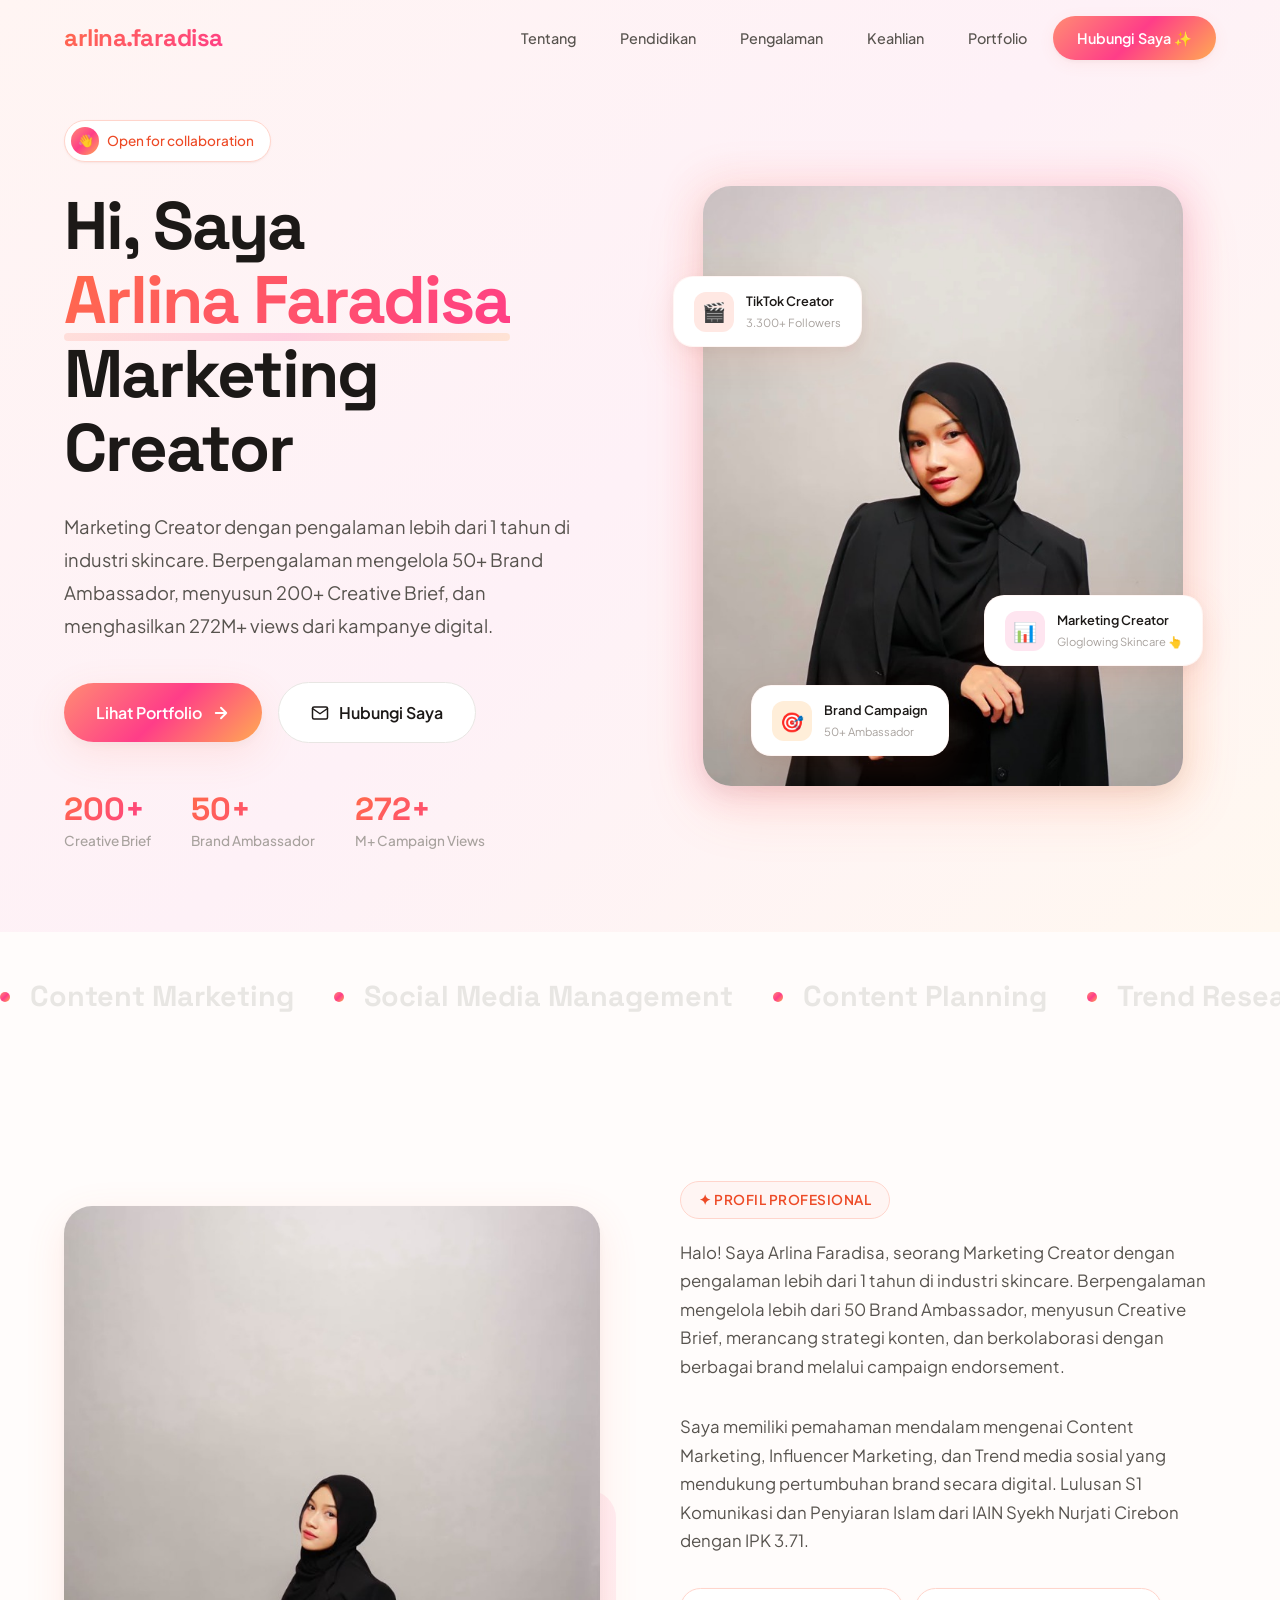
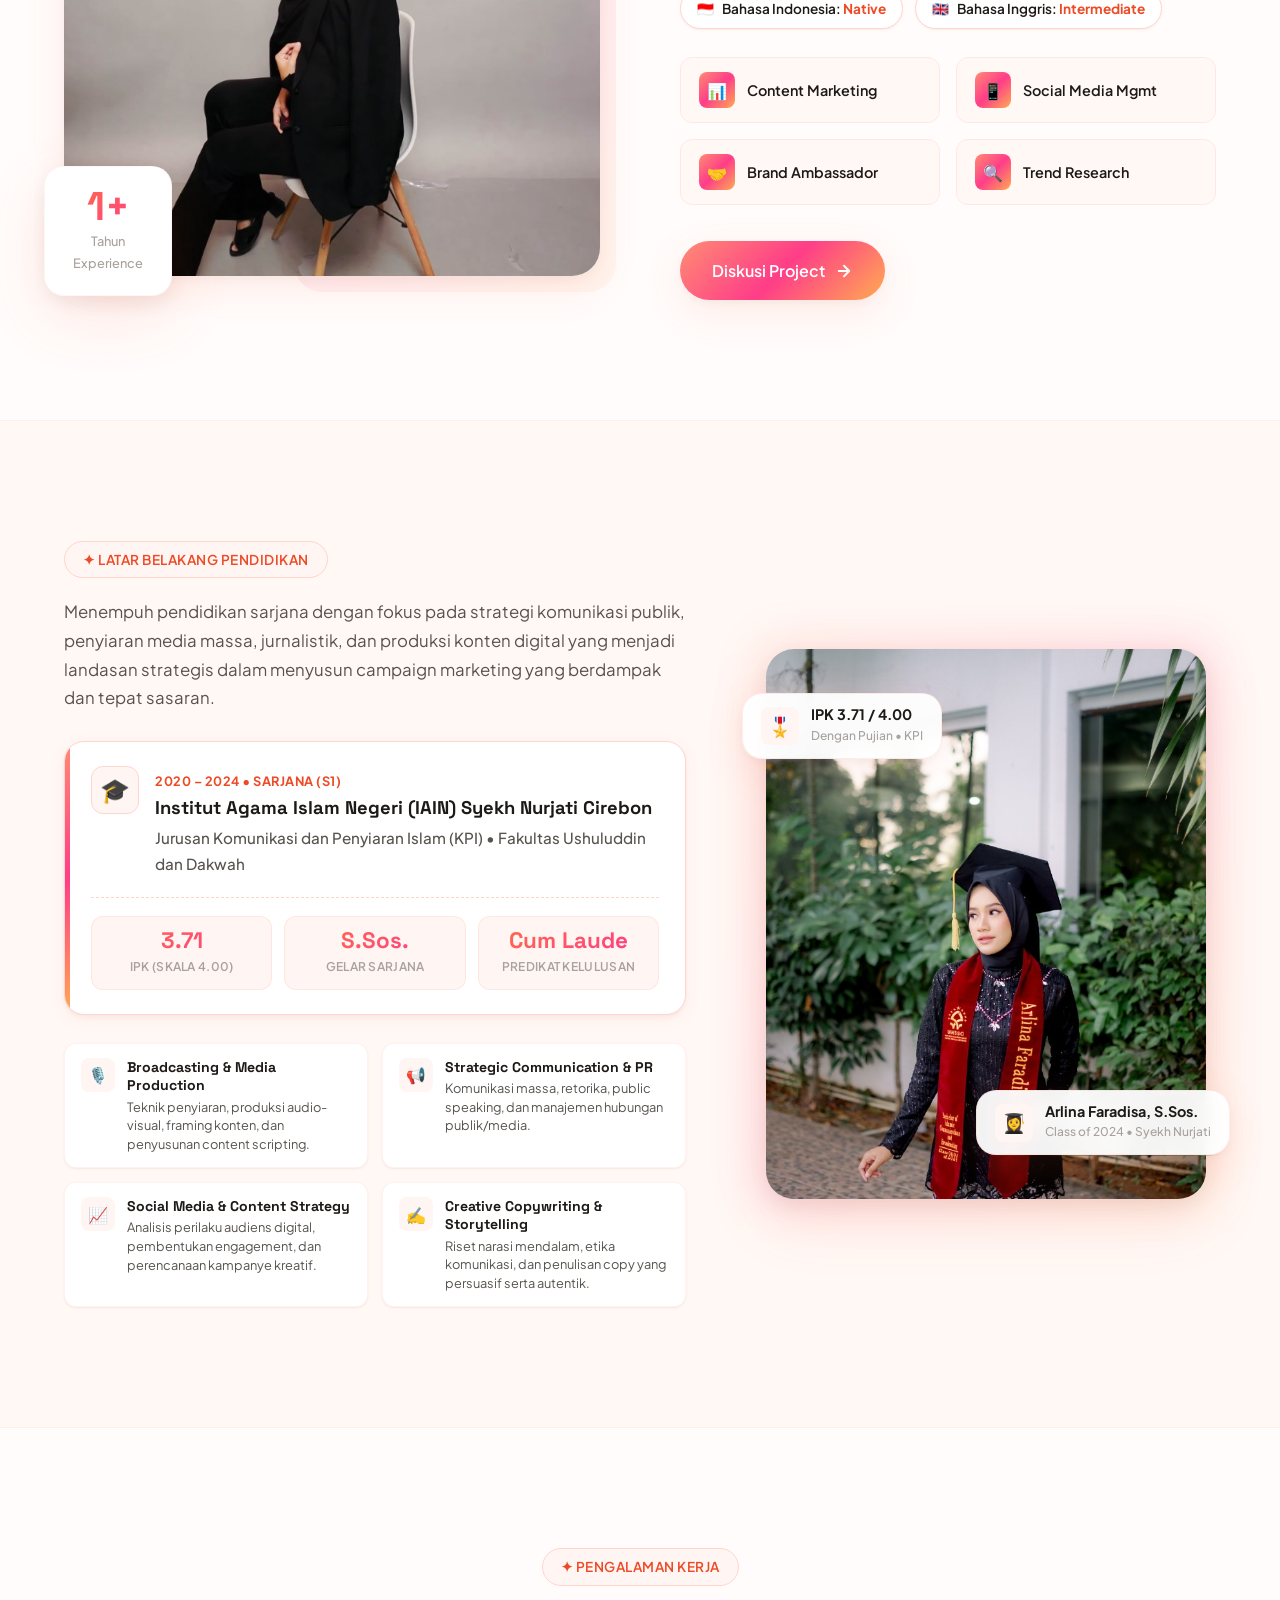
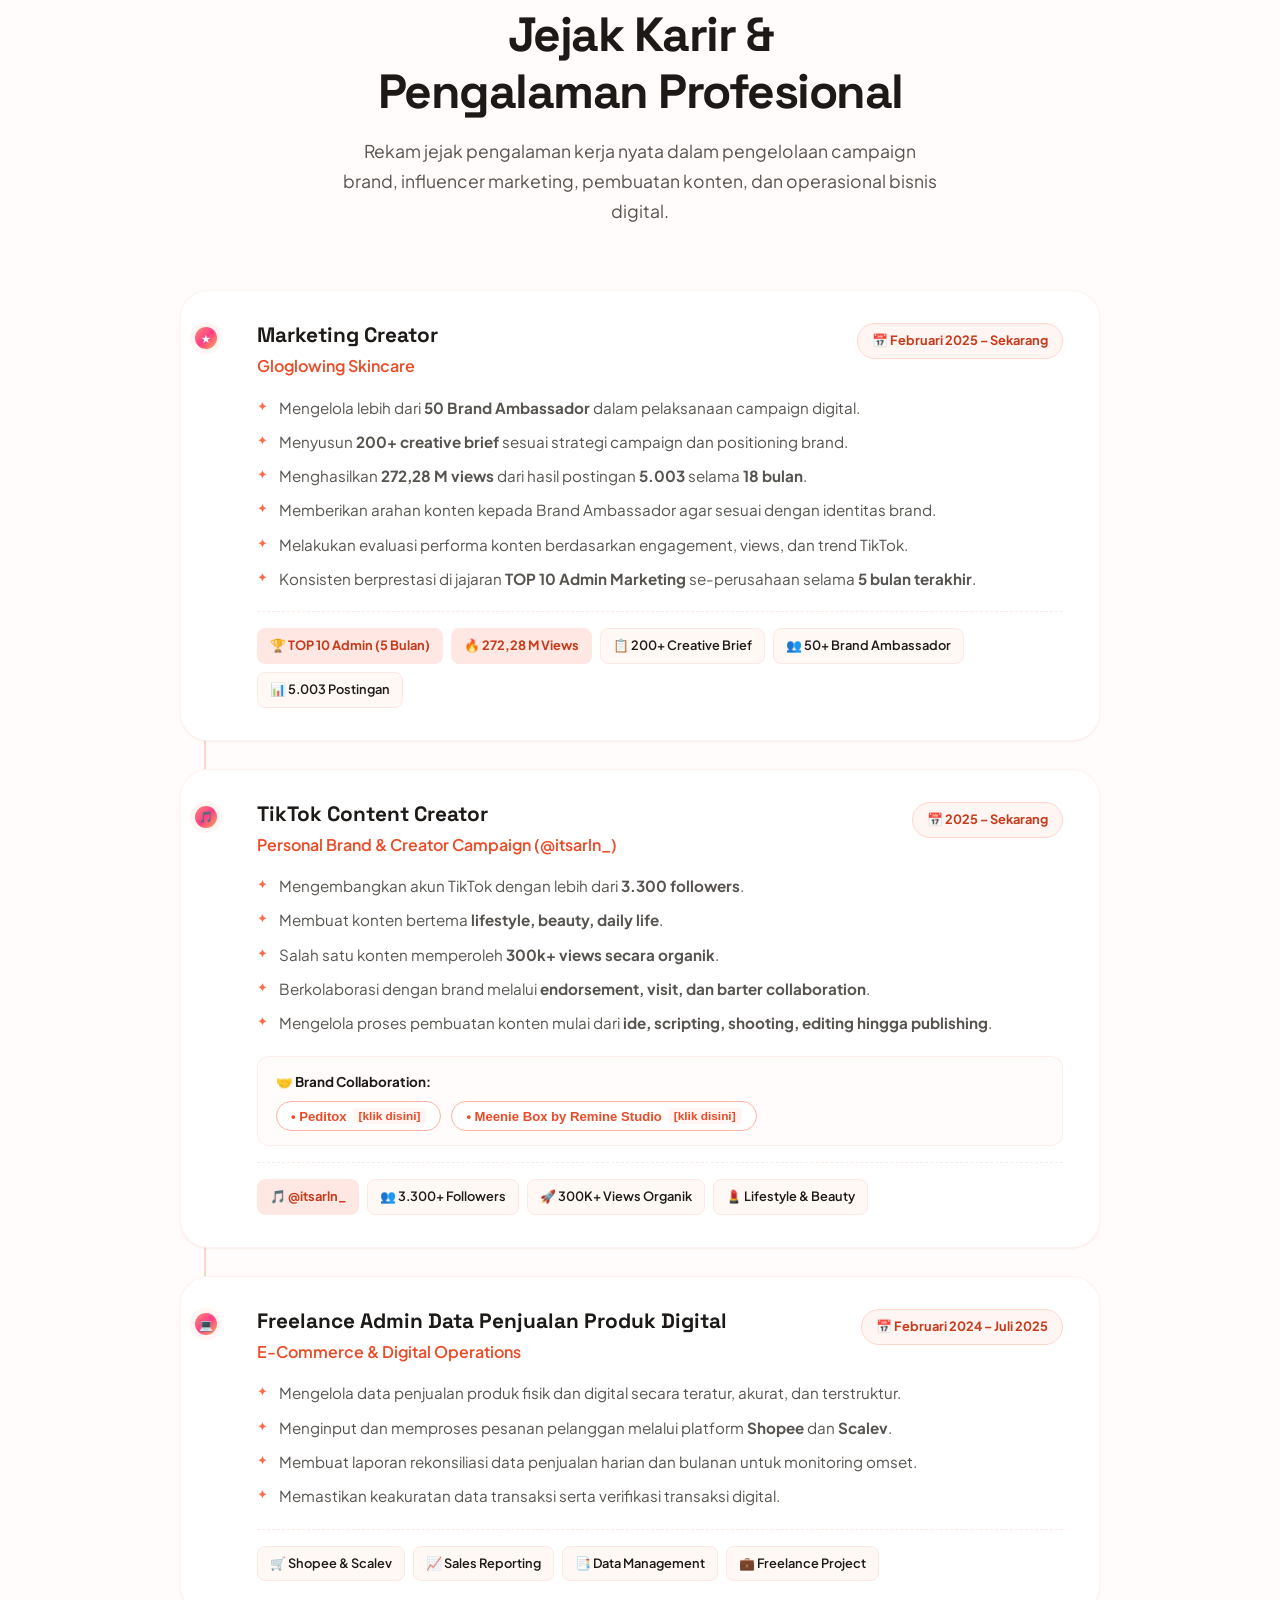
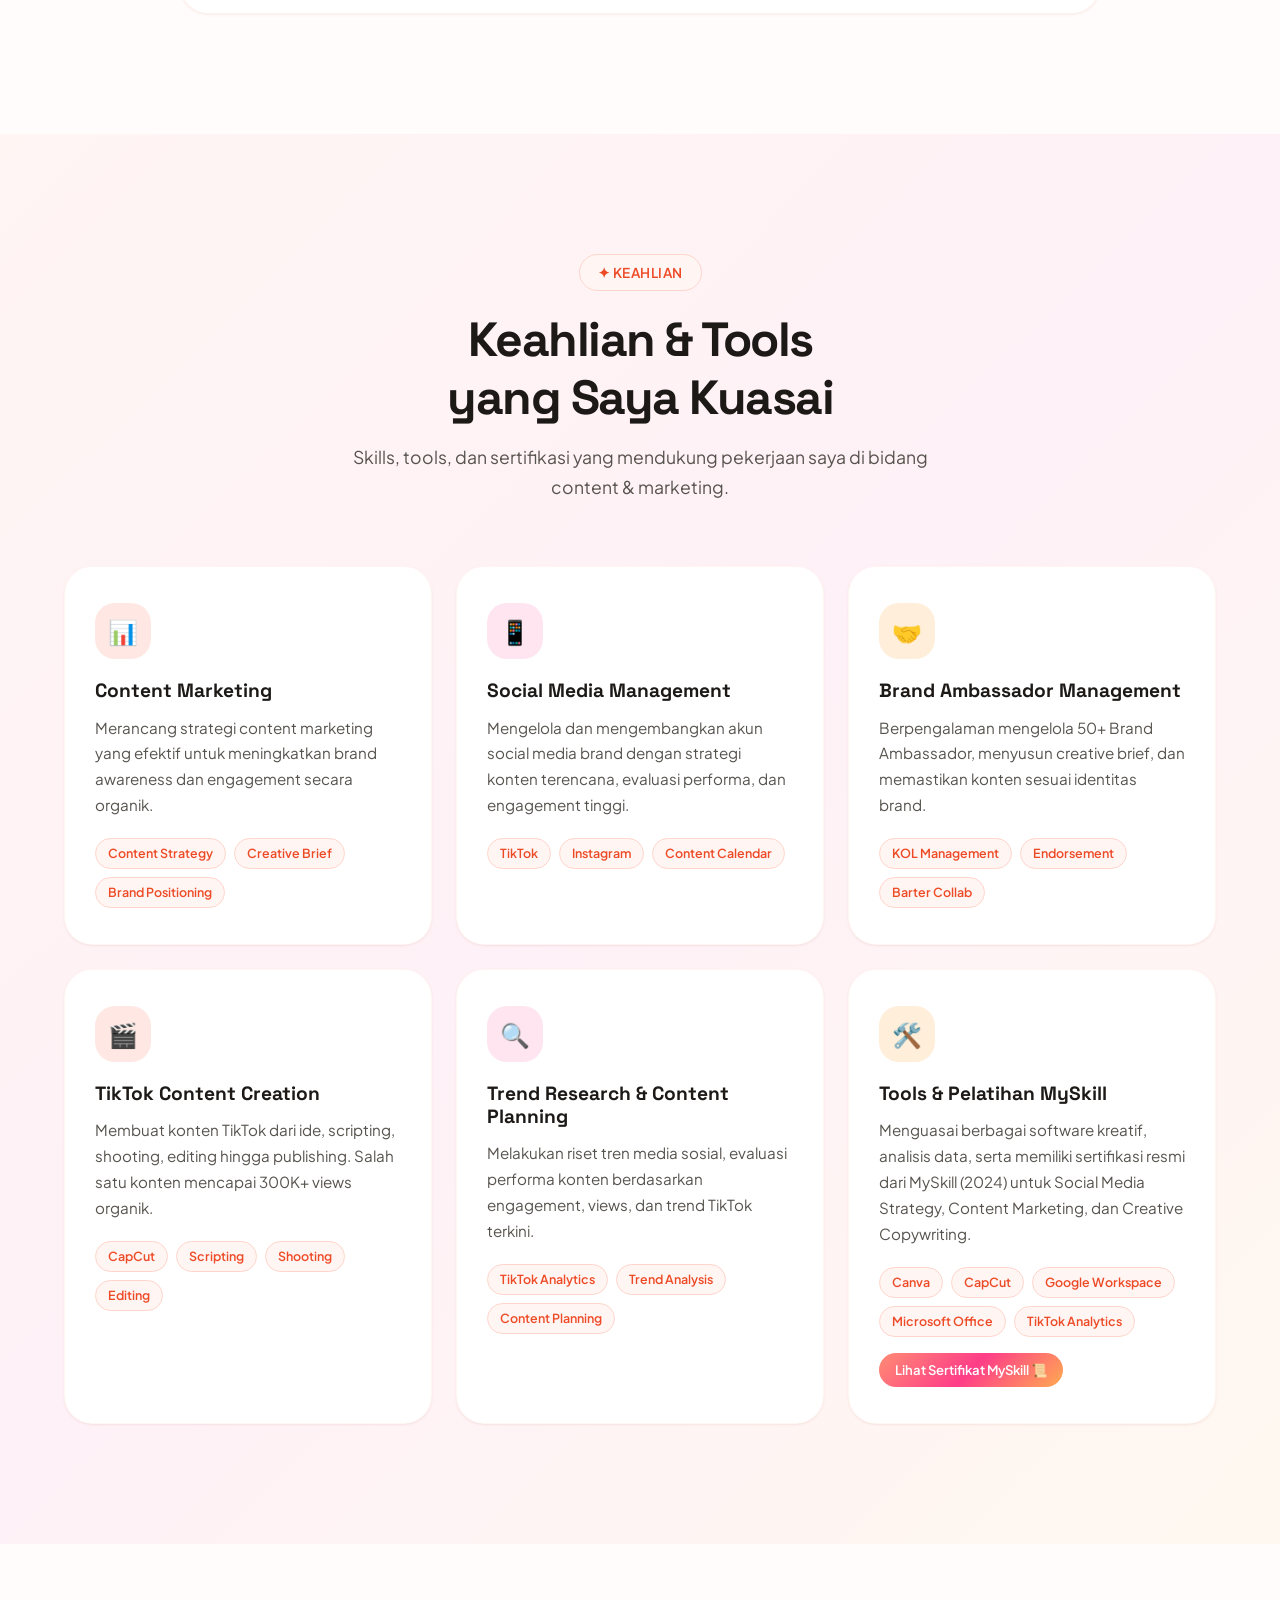
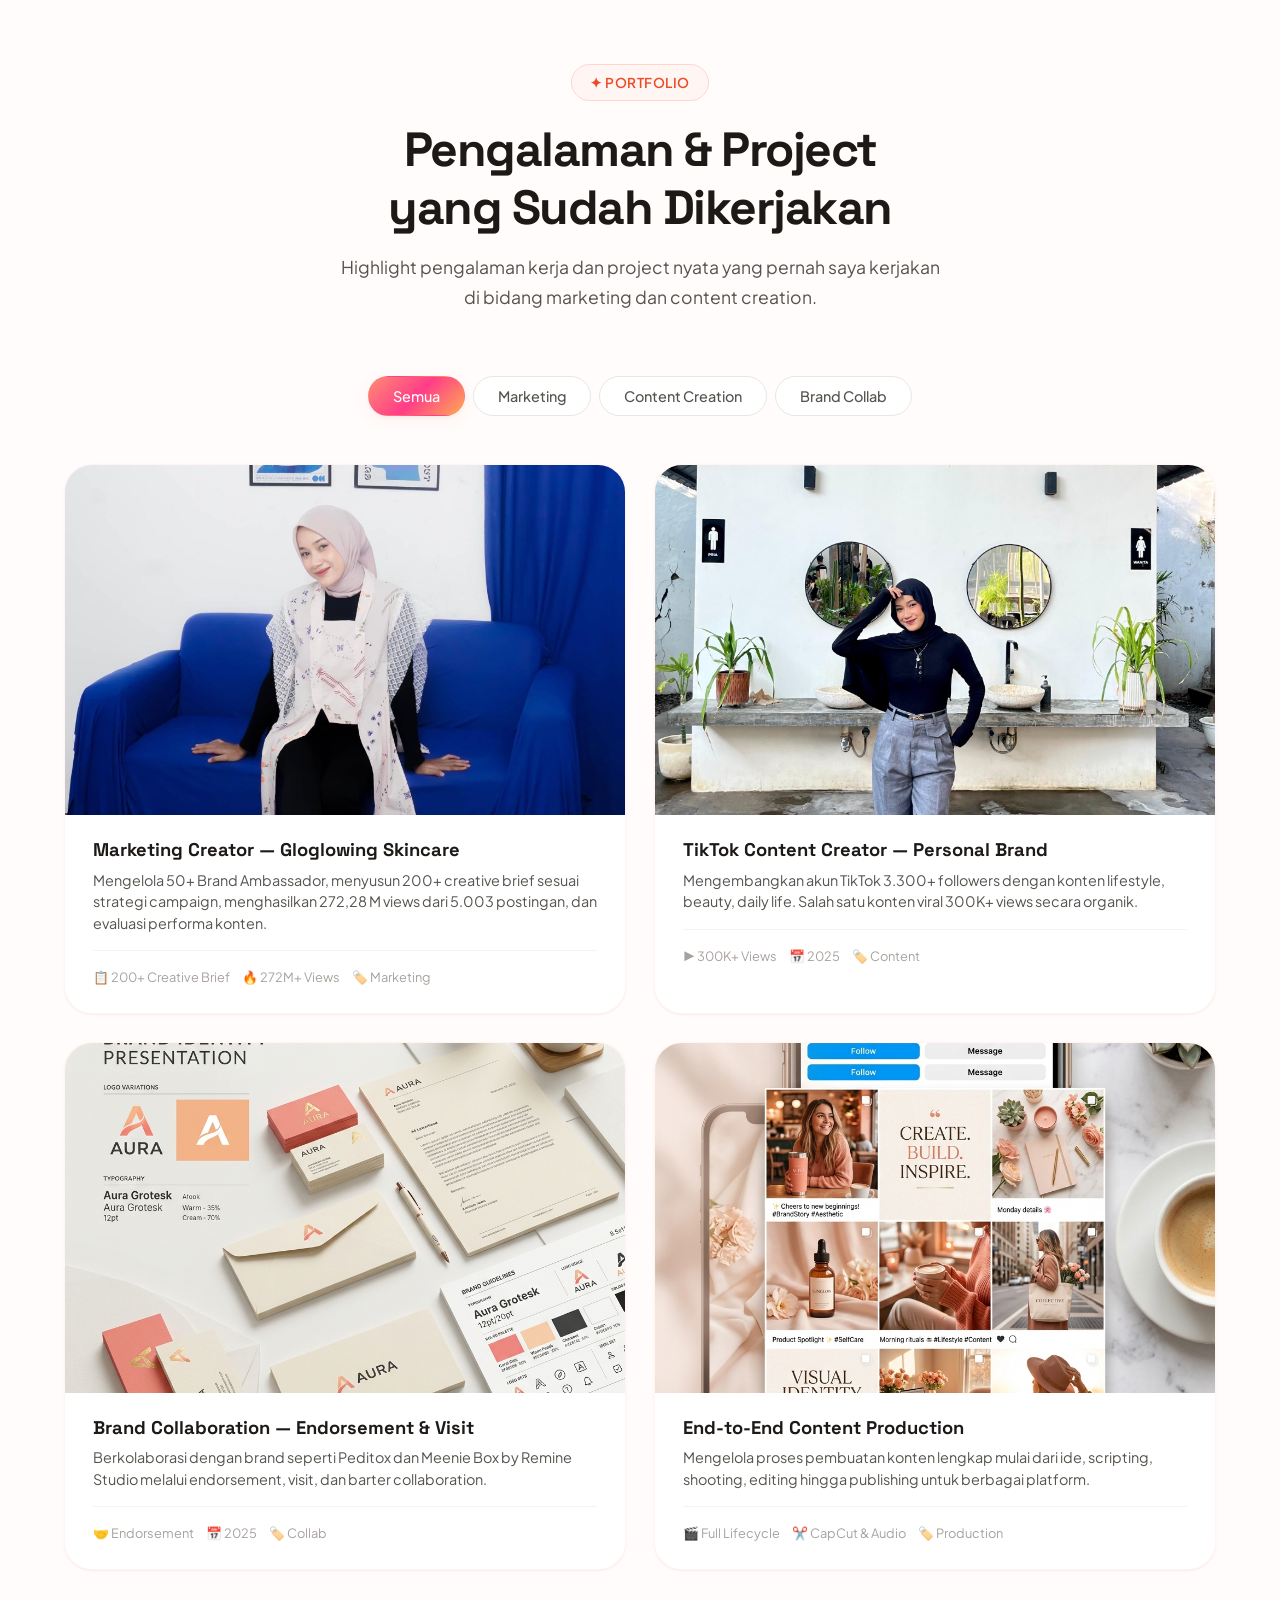
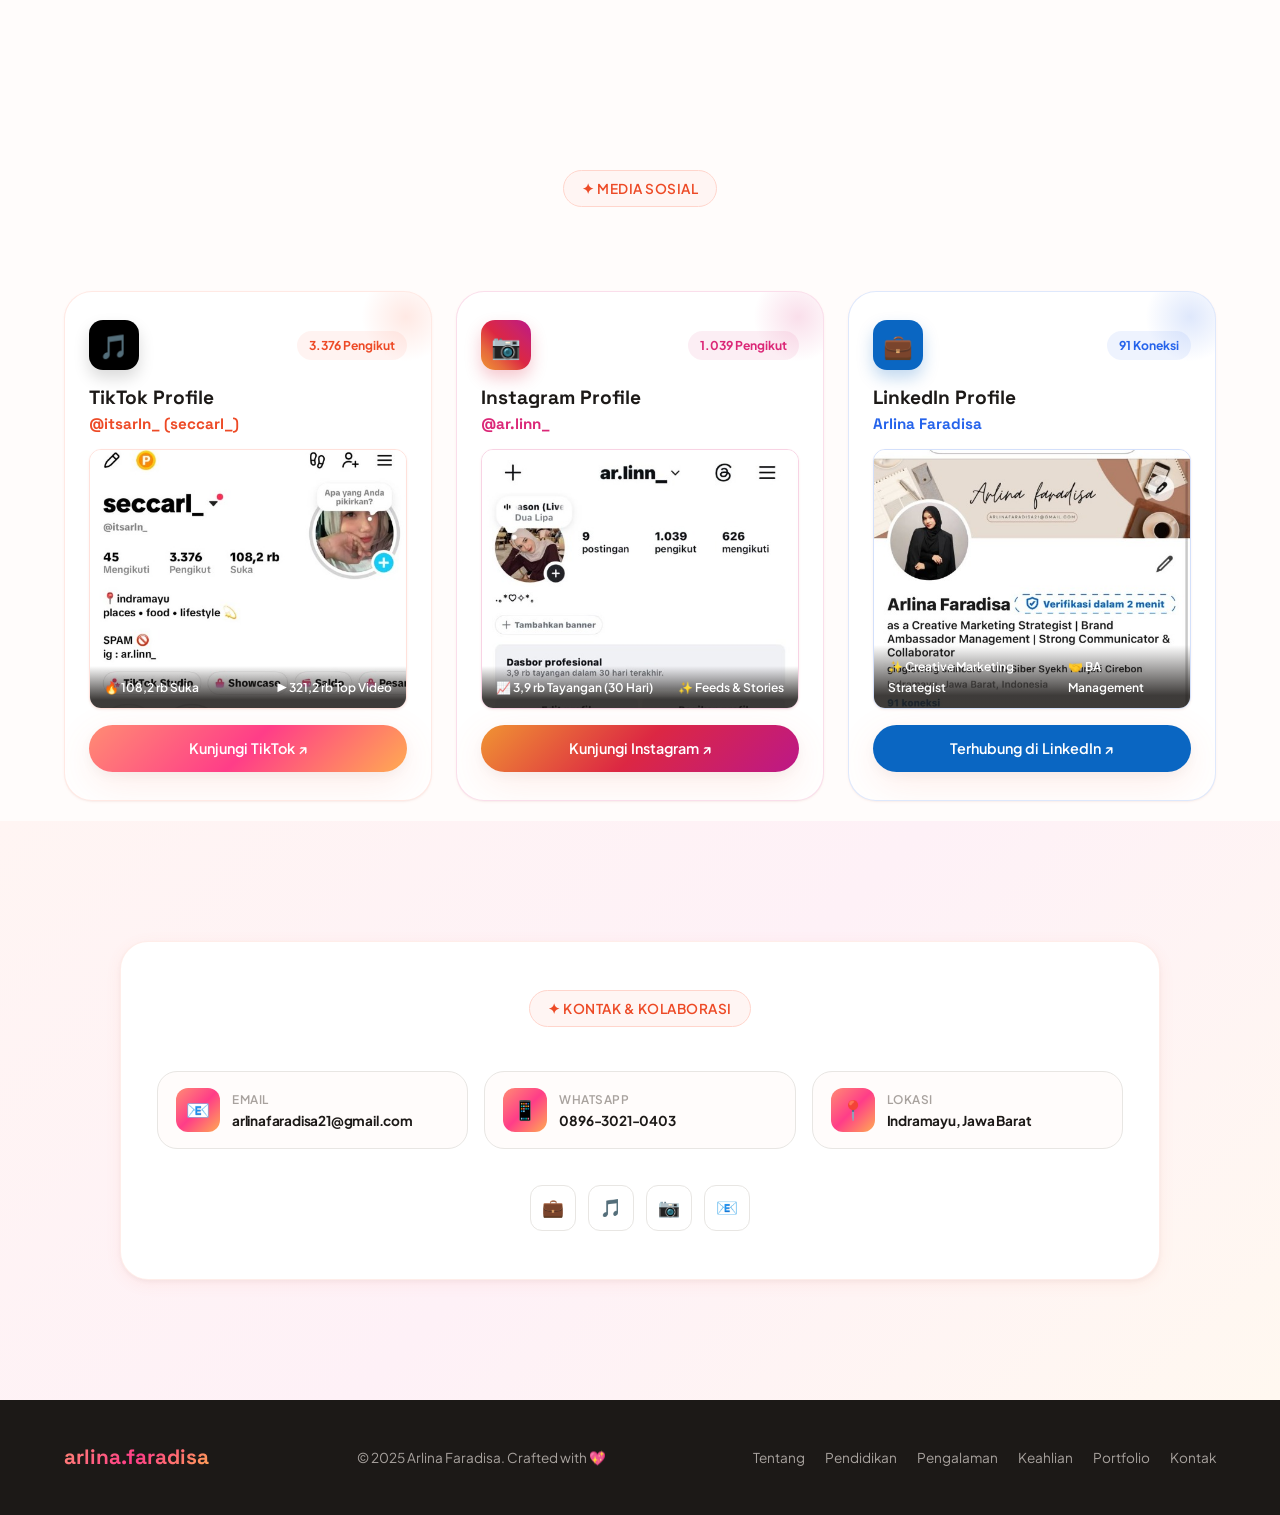
==== commit f32f5c23: "feat: add social media channels section, update portfolio covers, and polish layout responsiveness" ====
--- a/index.html
+++ b/index.html
@@ -59,8 +59,8 @@
           Marketing Creator
         </h1>
         <p class="hero-description">
-          Marketing Creator dengan pengalaman lebih dari 1 tahun di industri skincare & aktif sebagai
-          Content Creator di TikTok. Berpengalaman mengelola 50+ Brand Ambassador, menyusun 200+ Creative Brief,
+          Marketing Creator dengan pengalaman lebih dari 1 tahun di industri skincare. Berpengalaman mengelola 50+ Brand
+          Ambassador, menyusun 200+ Creative Brief,
           dan menghasilkan 272M+ views dari kampanye digital.
         </p>
         <div class="hero-actions">
@@ -107,7 +107,8 @@
               <div class="float-sub">3.300+ Followers</div>
             </div>
           </div>
-          <div class="hero-float hero-float-2" onclick="openMarketingDetail()" style="cursor: pointer;" title="Klik untuk lihat Rekap Data Talent BA">
+          <div class="hero-float hero-float-2" onclick="openMarketingDetail()" style="cursor: pointer;"
+            title="Klik untuk lihat Rekap Data Talent BA">
             <div class="float-icon pink">📊</div>
             <div>
               <div class="float-text">Marketing Creator</div>
@@ -165,7 +166,7 @@
           <div class="section-tag">✦ Profil Profesional</div>
           <p class="about-text">
             Halo! Saya Arlina Faradisa, seorang Marketing Creator dengan pengalaman lebih dari 1 tahun di industri
-            skincare serta aktif sebagai Content Creator di TikTok. Berpengalaman mengelola lebih dari 50 Brand
+            skincare. Berpengalaman mengelola lebih dari 50 Brand
             Ambassador, menyusun Creative Brief, merancang strategi konten, dan berkolaborasi dengan berbagai brand
             melalui campaign endorsement.
           </p>
@@ -330,7 +331,7 @@
       </div>
 
       <div class="experience-timeline">
-        <!-- Experience 1: Gloglowing Skincare -->
+        <!-- Experience 1: Marketing Creator di Gloglowing Skincare -->
         <div class="exp-card reveal reveal-delay-1" id="expMarketingCard">
           <div class="exp-dot">★</div>
           <div class="exp-header">
@@ -343,13 +344,13 @@
           <ul class="exp-bullets">
             <li>Mengelola lebih dari <strong>50 Brand Ambassador</strong> dalam pelaksanaan campaign digital.</li>
             <li>Menyusun <strong>200+ creative brief</strong> sesuai strategi campaign dan positioning brand.</li>
-            <li>Menghasilkan akumulasi <strong>272,28 M views</strong> dari total <strong>5.003 postingan</strong>
-              selama 18 bulan.</li>
-            <li>Konsisten berprestasi di jajaran <strong>TOP 10 Admin Marketing</strong> se-perusahaan selama <strong>5 bulan terakhir</strong>.</li>
-            <li>Memberikan arahan konten terarah kepada Brand Ambassador agar sesuai dengan identitas dan guideline
-              brand.</li>
-            <li>Melakukan evaluasi performa konten berkala berdasarkan metrik engagement, views, dan trend TikTok
-              terkini.</li>
+            <li>Menghasilkan <strong>272,28 M views</strong> dari hasil postingan <strong>5.003</strong> selama
+              <strong>18 bulan</strong>.
+            </li>
+            <li>Memberikan arahan konten kepada Brand Ambassador agar sesuai dengan identitas brand.</li>
+            <li>Melakukan evaluasi performa konten berdasarkan engagement, views, dan trend TikTok.</li>
+            <li>Konsisten berprestasi di jajaran <strong>TOP 10 Admin Marketing</strong> se-perusahaan selama <strong>5
+                bulan terakhir</strong>.</li>
           </ul>
           <div class="exp-metrics-row">
             <span class="exp-metric-tag highlight">🏆 TOP 10 Admin (5 Bulan)</span>
@@ -358,19 +359,60 @@
             <span class="exp-metric-tag">👥 50+ Brand Ambassador</span>
             <span class="exp-metric-tag">📊 5.003 Postingan</span>
           </div>
-          <div style="margin-top: 20px; display: flex; gap: 12px; flex-wrap: wrap;">
-            <button class="btn-primary" onclick="openMarketingDetail()" style="padding: 9px 20px; font-size: 0.88rem; display: inline-flex; align-items: center; gap: 8px; cursor: pointer; border: none;">
-              <span>📊 Lihat Rekap Data Talent BA</span>
-              <svg width="16" height="16" viewBox="0 0 24 24" fill="none" stroke="currentColor" stroke-width="2.5" stroke-linecap="round" stroke-linejoin="round"><path d="M5 12h14M12 5l7 7-7 7"/></svg>
-            </button>
-            <a href="marketing-creator.html" target="_blank" class="btn-secondary" style="padding: 9px 18px; font-size: 0.88rem; display: inline-flex; align-items: center; gap: 8px; text-decoration: none;">
-              <span>Buka di Tab Baru ↗️</span>
-            </a>
-          </div>
-        </div>
-
-        <!-- Experience 2: Freelance Admin Data Penjualan Produk Digital -->
-        <div class="exp-card reveal reveal-delay-2">
+        </div>
+
+        <!-- Experience 2: TikTok Content Creator -->
+        <div class="exp-card reveal reveal-delay-2" id="expTiktokCard">
+          <div class="exp-dot">🎵</div>
+          <div class="exp-header">
+            <div class="exp-title-group">
+              <h3>TikTok Content Creator</h3>
+              <div class="exp-company">Personal Brand & Creator Campaign (@itsarln_)</div>
+            </div>
+            <span class="exp-badge-period">📅 2025 – Sekarang</span>
+          </div>
+          <ul class="exp-bullets">
+            <li>Mengembangkan akun TikTok dengan lebih dari <strong>3.300 followers</strong>.</li>
+            <li>Membuat konten bertema <strong>lifestyle, beauty, daily life</strong>.</li>
+            <li>Salah satu konten memperoleh <strong>300k+ views secara organik</strong>.</li>
+            <li>Berkolaborasi dengan brand melalui <strong>endorsement, visit, dan barter collaboration</strong>.</li>
+            <li>Mengelola proses pembuatan konten mulai dari <strong>ide, scripting, shooting, editing hingga
+                publishing</strong>.</li>
+          </ul>
+
+          <!-- Brand Collaboration Sub-block -->
+          <div
+            style="background: var(--bg-primary); border-radius: var(--radius-md); padding: 14px 18px; margin: 16px 0; border: 1px solid rgba(255, 107, 74, 0.1);">
+            <div
+              style="font-size: 0.84rem; font-weight: 700; color: var(--text-primary); margin-bottom: 8px; display: flex; align-items: center; gap: 6px;">
+              <span>🤝 Brand Collaboration:</span>
+            </div>
+            <div style="display: flex; gap: 10px; flex-wrap: wrap;">
+              <button onclick="openCollabDetail()"
+                style="background: white; border: 1px solid var(--coral-300); color: var(--coral-600); padding: 6px 14px; border-radius: var(--radius-full); font-size: 0.82rem; font-weight: 600; cursor: pointer; display: inline-flex; align-items: center; gap: 6px;">
+                <span>• Peditox</span> <span
+                  style="font-size: 0.74rem; background: var(--coral-50); padding: 1px 6px; border-radius: 4px;">[klik
+                  disini]</span>
+              </button>
+              <button onclick="openCollabDetail()"
+                style="background: white; border: 1px solid var(--coral-300); color: var(--coral-600); padding: 6px 14px; border-radius: var(--radius-full); font-size: 0.82rem; font-weight: 600; cursor: pointer; display: inline-flex; align-items: center; gap: 6px;">
+                <span>• Meenie Box by Remine Studio</span> <span
+                  style="font-size: 0.74rem; background: var(--coral-50); padding: 1px 6px; border-radius: 4px;">[klik
+                  disini]</span>
+              </button>
+            </div>
+          </div>
+
+          <div class="exp-metrics-row">
+            <span class="exp-metric-tag highlight">🎵 @itsarln_</span>
+            <span class="exp-metric-tag">👥 3.300+ Followers</span>
+            <span class="exp-metric-tag">🚀 300K+ Views Organik</span>
+            <span class="exp-metric-tag">💄 Lifestyle & Beauty</span>
+          </div>
+        </div>
+
+        <!-- Experience 3: Freelance Admin Data Penjualan Produk Digital -->
+        <div class="exp-card reveal reveal-delay-3" id="expFreelanceCard">
           <div class="exp-dot">💻</div>
           <div class="exp-header">
             <div class="exp-title-group">
@@ -382,7 +424,8 @@
           <ul class="exp-bullets">
             <li>Mengelola data penjualan produk fisik dan digital secara teratur, akurat, dan terstruktur.</li>
             <li>Menginput dan memproses pesanan pelanggan melalui platform <strong>Shopee</strong> dan
-              <strong>Scalev</strong>.</li>
+              <strong>Scalev</strong>.
+            </li>
             <li>Membuat laporan rekonsiliasi data penjualan harian dan bulanan untuk monitoring omset.</li>
             <li>Memastikan keakuratan data transaksi serta verifikasi transaksi digital.</li>
           </ul>
@@ -515,7 +558,7 @@
         <div class="portfolio-card reveal reveal-delay-1" data-category="marketing" id="marketingCard"
           onclick="openMarketingDetail()">
           <div class="portfolio-card-image">
-            <img src="assets/project-marketing.png" alt="Marketing Creator — Gloglowing Skincare">
+            <img src="assets/marketing-creator-cover.jpg" alt="Marketing Creator — Gloglowing Skincare">
             <div class="portfolio-card-overlay">
               <span class="overlay-tag">Marketing Creator</span>
               <span class="overlay-cta">Klik untuk detail 👆</span>
@@ -536,7 +579,7 @@
         <div class="portfolio-card reveal reveal-delay-2" data-category="content" id="tiktokCard"
           onclick="openTiktokDetail()">
           <div class="portfolio-card-image">
-            <img src="assets/project-video.png" alt="TikTok Content Creator">
+            <img src="assets/tiktok-creator-cover.jpg" alt="TikTok Content Creator — Personal Brand">
             <div class="portfolio-card-overlay">
               <span class="overlay-tag">Content Creation</span>
               <span class="overlay-cta">Klik untuk detail 👆</span>
@@ -575,11 +618,13 @@
           </div>
         </div>
         <!-- Project 4: Content Strategy -->
-        <div class="portfolio-card reveal reveal-delay-2" data-category="content">
+        <div class="portfolio-card reveal reveal-delay-2" data-category="content" id="contentProdCard"
+          onclick="openProdDetail()">
           <div class="portfolio-card-image">
             <img src="assets/project-social.png" alt="Content Strategy & Production">
             <div class="portfolio-card-overlay">
               <span class="overlay-tag">Content Strategy</span>
+              <span class="overlay-cta">Klik untuk detail 👆</span>
             </div>
           </div>
           <div class="portfolio-card-info">
@@ -587,11 +632,148 @@
             <p>Mengelola proses pembuatan konten lengkap mulai dari ide, scripting, shooting, editing hingga publishing
               untuk berbagai platform.</p>
             <div class="portfolio-card-meta">
-              <span>🎬 Full Production</span>
-              <span>📅 2024-2025</span>
-              <span>🏷️ Content</span>
-            </div>
-          </div>
+              <span>🎬 Full Lifecycle</span>
+              <span>✂️ CapCut & Audio</span>
+              <span>🏷️ Production</span>
+            </div>
+          </div>
+        </div>
+      </div>
+    </div>
+  </section>
+  <!-- ===== SOCIAL MEDIA SECTION ===== -->
+  <section class="social-section" id="socials" style="padding: 80px 0 20px;">
+    <div class="container">
+      <div class="section-header reveal">
+        <div class="section-tag">✦ Media Sosial</div>
+      </div>
+      <div class="social-channels-grid"
+        style="display: grid; grid-template-columns: repeat(auto-fit, minmax(280px, 1fr)); gap: 24px; margin-top: 40px;">
+        <!-- Card 1: TikTok -->
+        <div class="social-channel-card reveal reveal-delay-1"
+          style="background: var(--bg-card); border-radius: var(--radius-xl); padding: 28px 24px; border: 1px solid rgba(255, 107, 74, 0.15); box-shadow: var(--shadow-sm); display: flex; flex-direction: column; justify-content: space-between; transition: var(--transition-base); position: relative; overflow: hidden;">
+          <div
+            style="position: absolute; top: -20px; right: -20px; width: 90px; height: 90px; background: radial-gradient(circle, rgba(255, 107, 74, 0.15) 0%, transparent 70%); border-radius: 50%;">
+          </div>
+          <div>
+            <div style="display: flex; align-items: center; justify-content: space-between; margin-bottom: 16px;">
+              <div
+                style="width: 50px; height: 50px; border-radius: 14px; background: #000; color: white; display: flex; align-items: center; justify-content: center; font-size: 1.5rem; box-shadow: 0 8px 16px rgba(0,0,0,0.15);">
+                🎵
+              </div>
+              <span
+                style="background: rgba(255, 107, 74, 0.08); color: var(--coral-600); font-weight: 700; font-size: 0.76rem; padding: 4px 12px; border-radius: var(--radius-full);">
+                3.376 Pengikut
+              </span>
+            </div>
+            <h3 style="font-size: 1.2rem; font-weight: 700; color: var(--text-primary); margin-bottom: 2px;">TikTok
+              Profile</h3>
+            <div
+              style="font-family: 'Space Grotesk', sans-serif; font-weight: 700; color: var(--coral-600); font-size: 0.95rem; margin-bottom: 12px;">
+              @itsarln_ (seccarl_)</div>
+
+            <!-- TikTok Screenshot Preview -->
+            <div
+              style="border-radius: var(--radius-md); overflow: hidden; border: 1px solid rgba(255, 107, 74, 0.2); margin-bottom: 16px; box-shadow: var(--shadow-sm); height: 260px; position: relative;">
+              <img src="assets/tiktok-profile.jpg" alt="Profil TikTok Arlina Faradisa @itsarln_"
+                style="width: 100%; height: 100%; object-fit: cover; object-position: top; display: block;"
+                loading="lazy">
+              <div
+                style="position: absolute; bottom: 0; left: 0; right: 0; background: linear-gradient(180deg, transparent, rgba(28,25,23,0.85) 80%); padding: 12px 14px 10px; display: flex; justify-content: space-between; align-items: center; color: white; font-size: 0.75rem; font-weight: 600;">
+                <span>🔥 108,2 rb Suka</span>
+                <span>▶️ 321,2 rb Top Video</span>
+              </div>
+            </div>
+          </div>
+          <a href="https://www.tiktok.com/@itsarln_" target="_blank" rel="noopener" class="btn-primary"
+            style="width: 100%; justify-content: center; padding: 11px 20px; font-size: 0.9rem; text-decoration: none;">
+            <span>Kunjungi TikTok ↗️</span>
+          </a>
+        </div>
+
+        <!-- Card 2: Instagram -->
+        <div class="social-channel-card reveal reveal-delay-2"
+          style="background: var(--bg-card); border-radius: var(--radius-xl); padding: 28px 24px; border: 1px solid rgba(219, 39, 119, 0.15); box-shadow: var(--shadow-sm); display: flex; flex-direction: column; justify-content: space-between; transition: var(--transition-base); position: relative; overflow: hidden;">
+          <div
+            style="position: absolute; top: -20px; right: -20px; width: 90px; height: 90px; background: radial-gradient(circle, rgba(219, 39, 119, 0.15) 0%, transparent 70%); border-radius: 50%;">
+          </div>
+          <div>
+            <div style="display: flex; align-items: center; justify-content: space-between; margin-bottom: 16px;">
+              <div
+                style="width: 50px; height: 50px; border-radius: 14px; background: linear-gradient(45deg, #f09433 0%,#e6683c 25%,#dc2743 50%,#cc2366 75%,#bc1888 100%); color: white; display: flex; align-items: center; justify-content: center; font-size: 1.5rem; box-shadow: 0 8px 16px rgba(220, 39, 67, 0.25);">
+                📷
+              </div>
+              <span
+                style="background: rgba(219, 39, 119, 0.08); color: #db2777; font-weight: 700; font-size: 0.76rem; padding: 4px 12px; border-radius: var(--radius-full);">
+                1.039 Pengikut
+              </span>
+            </div>
+            <h3 style="font-size: 1.2rem; font-weight: 700; color: var(--text-primary); margin-bottom: 2px;">Instagram
+              Profile</h3>
+            <div
+              style="font-family: 'Space Grotesk', sans-serif; font-weight: 700; color: #db2777; font-size: 0.95rem; margin-bottom: 12px;">
+              @ar.linn_</div>
+
+            <!-- Instagram Screenshot Preview -->
+            <div
+              style="border-radius: var(--radius-md); overflow: hidden; border: 1px solid rgba(219, 39, 119, 0.2); margin-bottom: 16px; box-shadow: var(--shadow-sm); height: 260px; position: relative;">
+              <img src="assets/instagram-profile.jpg" alt="Profil Instagram Arlina Faradisa @ar.linn_"
+                style="width: 100%; height: 100%; object-fit: cover; object-position: top; display: block;"
+                loading="lazy">
+              <div
+                style="position: absolute; bottom: 0; left: 0; right: 0; background: linear-gradient(180deg, transparent, rgba(28,25,23,0.85) 80%); padding: 12px 14px 10px; display: flex; justify-content: space-between; align-items: center; color: white; font-size: 0.75rem; font-weight: 600;">
+                <span>📈 3,9 rb Tayangan (30 Hari)</span>
+                <span>✨ Feeds & Stories</span>
+              </div>
+            </div>
+          </div>
+          <a href="https://www.instagram.com/ar.linn_" target="_blank" rel="noopener" class="btn-primary"
+            style="width: 100%; justify-content: center; padding: 11px 20px; font-size: 0.9rem; text-decoration: none; background: linear-gradient(135deg, #f09433 0%, #dc2743 50%, #bc1888 100%);">
+            <span>Kunjungi Instagram ↗️</span>
+          </a>
+        </div>
+
+        <!-- Card 3: LinkedIn -->
+        <div class="social-channel-card reveal reveal-delay-3"
+          style="background: var(--bg-card); border-radius: var(--radius-xl); padding: 28px 24px; border: 1px solid rgba(37, 99, 235, 0.15); box-shadow: var(--shadow-sm); display: flex; flex-direction: column; justify-content: space-between; transition: var(--transition-base); position: relative; overflow: hidden;">
+          <div
+            style="position: absolute; top: -20px; right: -20px; width: 90px; height: 90px; background: radial-gradient(circle, rgba(37, 99, 235, 0.15) 0%, transparent 70%); border-radius: 50%;">
+          </div>
+          <div>
+            <div style="display: flex; align-items: center; justify-content: space-between; margin-bottom: 16px;">
+              <div
+                style="width: 50px; height: 50px; border-radius: 14px; background: #0a66c2; color: white; display: flex; align-items: center; justify-content: center; font-size: 1.5rem; box-shadow: 0 8px 16px rgba(10, 102, 194, 0.25);">
+                💼
+              </div>
+              <span
+                style="background: rgba(37, 99, 235, 0.08); color: #2563eb; font-weight: 700; font-size: 0.76rem; padding: 4px 12px; border-radius: var(--radius-full);">
+                91 Koneksi
+              </span>
+            </div>
+            <h3 style="font-size: 1.2rem; font-weight: 700; color: var(--text-primary); margin-bottom: 2px;">LinkedIn
+              Profile</h3>
+            <div
+              style="font-family: 'Space Grotesk', sans-serif; font-weight: 700; color: #2563eb; font-size: 0.95rem; margin-bottom: 12px;">
+              Arlina Faradisa</div>
+
+            <!-- LinkedIn Screenshot Preview -->
+            <div
+              style="border-radius: var(--radius-md); overflow: hidden; border: 1px solid rgba(37, 99, 235, 0.2); margin-bottom: 16px; box-shadow: var(--shadow-sm); height: 260px; position: relative;">
+              <img src="assets/linkedin-profile.jpg" alt="Profil LinkedIn Arlina Faradisa"
+                style="width: 100%; height: 100%; object-fit: cover; object-position: top; display: block;"
+                loading="lazy">
+              <div
+                style="position: absolute; bottom: 0; left: 0; right: 0; background: linear-gradient(180deg, transparent, rgba(28,25,23,0.85) 80%); padding: 12px 14px 10px; display: flex; justify-content: space-between; align-items: center; color: white; font-size: 0.75rem; font-weight: 600;">
+                <span>✨ Creative Marketing Strategist</span>
+                <span>🤝 BA Management</span>
+              </div>
+            </div>
+          </div>
+          <a href="https://www.linkedin.com/in/arlina-faradisa-11a302312" target="_blank" rel="noopener"
+            class="btn-primary"
+            style="width: 100%; justify-content: center; padding: 11px 20px; font-size: 0.9rem; text-decoration: none; background: #0a66c2;">
+            <span>Terhubung di LinkedIn ↗️</span>
+          </a>
         </div>
       </div>
     </div>
@@ -600,100 +782,44 @@
   <!-- ===== CONTACT SECTION ===== -->
   <section class="contact" id="contact">
     <div class="container">
-      <div class="contact-grid">
-        <div class="contact-info reveal">
-          <div class="section-tag">✦ Kontak</div>
-          <h2>Mari Wujudkan<br>Ide Kreatif Anda</h2>
-          <p>Punya project menarik atau ingin berkolaborasi? Saya selalu terbuka untuk diskusi tentang project baru, ide
-            kreatif, atau peluang kerjasama.</p>
-
-          <div class="contact-methods">
-            <div class="contact-method">
-              <div class="method-icon">📧</div>
-              <div>
-                <div class="method-label">Email</div>
-                <div class="method-value">
-                  <a href="mailto:arlinafaradisa21@gmail.com"
-                    style="color: inherit; text-decoration: none;">arlinafaradisa21@gmail.com</a>
-                </div>
-              </div>
-            </div>
-            <div class="contact-method">
-              <div class="method-icon">📱</div>
-              <div>
-                <div class="method-label">WhatsApp</div>
-                <div class="method-value">
-                  <a href="https://wa.me/6289630210403" target="_blank" rel="noopener"
-                    style="color: inherit; text-decoration: none;">0896-3021-0403</a>
-                </div>
-              </div>
-            </div>
-            <div class="contact-method">
-              <div class="method-icon">📍</div>
-              <div>
-                <div class="method-label">Lokasi</div>
-                <div class="method-value">Indramayu, Jawa Barat</div>
-              </div>
-            </div>
-          </div>
-
-          <div class="contact-socials">
-            <a href="https://www.linkedin.com/in/arlina-faradisa" target="_blank" rel="noopener" class="social-link"
-              aria-label="LinkedIn" title="LinkedIn: Arlina Faradisa">💼</a>
-            <a href="https://www.tiktok.com/@itsarln_" target="_blank" rel="noopener" class="social-link"
-              aria-label="TikTok" title="TikTok: @itsarln_">🎵</a>
-            <a href="https://www.instagram.com/ar.linn_" target="_blank" rel="noopener" class="social-link"
-              aria-label="Instagram" title="Instagram: @ar.linn_">📷</a>
-            <a href="mailto:arlinafaradisa21@gmail.com" class="social-link" aria-label="Email"
-              title="Email: arlinafaradisa21@gmail.com">📧</a>
-          </div>
-        </div>
-
-        <form class="contact-form reveal reveal-delay-2" id="contactForm">
-          <div class="form-row">
-            <div class="form-group">
-              <label for="name">Nama Lengkap</label>
-              <input type="text" id="name" placeholder="Nama kamu" required>
-            </div>
-            <div class="form-group">
-              <label for="email">Email</label>
-              <input type="email" id="email" placeholder="email@kamu.com" required>
-            </div>
-          </div>
-          <div class="form-group">
-            <label for="service">Layanan yang Dibutuhkan</label>
-            <select id="service">
-              <option value="" disabled selected>Pilih layanan</option>
-              <option value="social-media">Social Media Management</option>
-              <option value="content-creation">Content Creation</option>
-              <option value="video-production">Video Production</option>
-              <option value="digital-marketing">Digital Marketing</option>
-              <option value="branding">Brand Identity</option>
-              <option value="campaign">Campaign Management</option>
-              <option value="other">Lainnya</option>
-            </select>
-          </div>
-          <div class="form-group">
-            <label for="budget">Estimasi Budget</label>
-            <select id="budget">
-              <option value="" disabled selected>Pilih range budget</option>
-              <option value="1-3">Rp 1 - 3 Juta</option>
-              <option value="3-5">Rp 3 - 5 Juta</option>
-              <option value="5-10">Rp 5 - 10 Juta</option>
-              <option value="10-25">Rp 10 - 25 Juta</option>
-              <option value="25+">Rp 25 Juta+</option>
-            </select>
-          </div>
-          <div class="form-group">
-            <label for="message">Detail Project</label>
-            <textarea id="message"
-              placeholder="Ceritakan tentang project kamu, goals yang ingin dicapai, dan timeline yang diharapkan..."
-              required></textarea>
-          </div>
-          <button type="submit" class="form-submit" id="submitBtn">
-            Kirim Pesan 🚀
-          </button>
-        </form>
+      <div class="contact-card-centered reveal">
+        <div class="section-tag" style="display: inline-flex; justify-content: center; margin: 0 auto 16px;">✦ Kontak &
+          Kolaborasi</div>
+        <div class="contact-methods-grid">
+          <a href="mailto:arlinafaradisa21@gmail.com" class="contact-method" style="text-decoration: none;">
+            <div class="method-icon">📧</div>
+            <div>
+              <div class="method-label">Email</div>
+              <div class="method-value">arlinafaradisa21@gmail.com</div>
+            </div>
+          </a>
+          <a href="https://wa.me/6289630210403" target="_blank" rel="noopener" class="contact-method"
+            style="text-decoration: none;">
+            <div class="method-icon">📱</div>
+            <div>
+              <div class="method-label">WhatsApp</div>
+              <div class="method-value">0896-3021-0403</div>
+            </div>
+          </a>
+          <div class="contact-method">
+            <div class="method-icon">📍</div>
+            <div>
+              <div class="method-label">Lokasi</div>
+              <div class="method-value">Indramayu, Jawa Barat</div>
+            </div>
+          </div>
+        </div>
+
+        <div class="contact-socials" style="justify-content: center; margin-top: 36px;">
+          <a href="https://www.linkedin.com/in/arlina-faradisa" target="_blank" rel="noopener" class="social-link"
+            aria-label="LinkedIn" title="LinkedIn: Arlina Faradisa">💼</a>
+          <a href="https://www.tiktok.com/@itsarln_" target="_blank" rel="noopener" class="social-link"
+            aria-label="TikTok" title="TikTok: @itsarln_">🎵</a>
+          <a href="https://www.instagram.com/ar.linn_" target="_blank" rel="noopener" class="social-link"
+            aria-label="Instagram" title="Instagram: @ar.linn_">📷</a>
+          <a href="mailto:arlinafaradisa21@gmail.com" class="social-link" aria-label="Email"
+            title="Email: arlinafaradisa21@gmail.com">📧</a>
+        </div>
       </div>
     </div>
   </section>
@@ -726,509 +852,536 @@
 
       <div class="tiktok-modal-header">
         <div class="section-tag">✦ Marketing Creator Executive Report</div>
-        <h2>Rekapitulasi Data Talent BA &<br><span class="highlight-text-gradient">Laporan Statistik Views Bulanan</span></h2>
+        <h2>Rekapitulasi Data Talent BA &<br><span class="highlight-text-gradient">Laporan Statistik Views
+            Bulanan</span></h2>
         <p class="tiktok-modal-subtitle">
-          Dokumentasi komprehensif sistem manajemen <strong>Brand Ambassador (BA)</strong> Gloglowing Skincare oleh <strong>Arlina Faradisa</strong> di bawah supervisi <strong>Leader Yusi</strong>. Terbagi menjadi 2 grup laporan:
+          Dokumentasi komprehensif sistem manajemen <strong>Brand Ambassador (BA)</strong> Gloglowing Skincare oleh
+          <strong>Arlina Faradisa</strong> di bawah supervisi <strong>Leader Yusi</strong>. Terbagi menjadi 6 grup
+          laporan terpadu:
         </p>
-        <div style="margin-top: 16px; display: flex; justify-content: center; gap: 12px; flex-wrap: wrap;">
-          <a href="marketing-creator.html" target="_blank" class="btn-primary"
-            style="display: inline-flex; align-items: center; gap: 8px; padding: 9px 22px; font-size: 0.88rem; text-decoration: none;">
-            <span>Buka Halaman Lengkap di Tab Baru ↗️</span>
-          </a>
-        </div>
       </div>
 
       <!-- ==========================================
            GRUP 01: DATABASE TALENT BRAND AMBASSADOR
            ========================================== -->
-      <div style="background: var(--bg-card); border-radius: var(--radius-xl); padding: 28px; border: 1px solid rgba(255, 107, 74, 0.15); box-shadow: var(--shadow-sm); margin-bottom: 40px;">
-        <div style="display: flex; justify-content: space-between; align-items: center; margin-bottom: 16px; flex-wrap: wrap; gap: 8px; border-bottom: 1px dashed var(--neutral-200); padding-bottom: 12px;">
+      <div
+        style="background: var(--bg-card); border-radius: var(--radius-xl); padding: 28px; border: 1px solid rgba(255, 107, 74, 0.15); box-shadow: var(--shadow-sm); margin-bottom: 40px;">
+        <div
+          style="display: flex; justify-content: space-between; align-items: center; margin-bottom: 16px; flex-wrap: wrap; gap: 8px; border-bottom: 1px dashed var(--neutral-200); padding-bottom: 12px;">
           <div>
-            <span style="font-size: 0.8rem; background: var(--coral-50); color: var(--coral-600); padding: 4px 12px; border-radius: var(--radius-full); font-weight: 700; text-transform: uppercase;">
+            <span
+              style="font-size: 0.8rem; background: var(--coral-50); color: var(--coral-600); padding: 4px 12px; border-radius: var(--radius-full); font-weight: 700; text-transform: uppercase;">
               📂 Grup 01: Database Talent BA
             </span>
-            <h3 style="font-size: 1.3rem; color: var(--text-primary); margin-top: 6px;">Rekapitulasi Data Talent (Brand Ambassador)</h3>
-          </div>
-          <span style="font-size: 0.8rem; background: var(--neutral-100); color: var(--text-secondary); padding: 4px 10px; border-radius: var(--radius-full); font-weight: 600;">
+            <h3 style="font-size: 1.3rem; color: var(--text-primary); margin-top: 6px;">Rekapitulasi Data Talent (Brand
+              Ambassador)</h3>
+          </div>
+          <span
+            style="font-size: 0.8rem; background: var(--neutral-100); color: var(--text-secondary); padding: 4px 10px; border-radius: var(--radius-full); font-weight: 600;">
             Sheet: ELISA • ARLINA • ALIA • AGNI • BELIA
           </span>
         </div>
         <p style="font-size: 0.92rem; color: var(--text-secondary); margin-bottom: 20px; line-height: 1.6;">
-          Merekap semua data 72 Brand Ambassador mulai dari data pribadi, kontrak kerja sama, link postingan, perpanjangan kontrak, produk yang didapat, hingga pengajuan payment.
+          Merekap semua data 72 Brand Ambassador mulai dari data pribadi, kontrak kerja sama, link postingan,
+          perpanjangan kontrak, produk yang didapat, hingga pengajuan payment.
         </p>
 
         <!-- Quick KPI Chips Grup 1 -->
-        <div style="display: grid; grid-template-columns: repeat(auto-fit, minmax(130px, 1fr)); gap: 10px; margin-bottom: 20px;">
-          <div style="background: var(--bg-primary); padding: 12px 10px; border-radius: var(--radius-md); border: 1px solid var(--neutral-200); text-align: center;">
-            <div style="font-size: 0.72rem; color: var(--text-muted); font-weight: 700; text-transform: uppercase;">Total Talent</div>
-            <div style="font-family: 'Space Grotesk', sans-serif; font-size: 1.25rem; font-weight: 800; color: var(--coral-600);">72 Talent</div>
-          </div>
-          <div style="background: var(--bg-primary); padding: 12px 10px; border-radius: var(--radius-md); border: 1px solid var(--neutral-200); text-align: center;">
-            <div style="font-size: 0.72rem; color: var(--text-muted); font-weight: 700; text-transform: uppercase;">In Progress</div>
-            <div style="font-family: 'Space Grotesk', sans-serif; font-size: 1.25rem; font-weight: 800; color: #2563eb;">39 Talent</div>
-          </div>
-          <div style="background: var(--bg-primary); padding: 12px 10px; border-radius: var(--radius-md); border: 1px solid var(--neutral-200); text-align: center;">
-            <div style="font-size: 0.72rem; color: var(--text-muted); font-weight: 700; text-transform: uppercase;">Finish Kontrak</div>
-            <div style="font-family: 'Space Grotesk', sans-serif; font-size: 1.25rem; font-weight: 800; color: #16a34a;">26 Talent</div>
-          </div>
-          <div style="background: var(--bg-primary); padding: 12px 10px; border-radius: var(--radius-md); border: 1px solid var(--neutral-200); text-align: center;">
-            <div style="font-size: 0.72rem; color: var(--text-muted); font-weight: 700; text-transform: uppercase;">Pindah Admin</div>
-            <div style="font-family: 'Space Grotesk', sans-serif; font-size: 1.25rem; font-weight: 800; color: var(--text-primary);">7 Talent</div>
-          </div>
-          <div style="background: var(--bg-primary); padding: 12px 10px; border-radius: var(--radius-md); border: 1px solid var(--neutral-200); text-align: center;">
-            <div style="font-size: 0.72rem; color: var(--text-muted); font-weight: 700; text-transform: uppercase;">Talent Barter</div>
-            <div style="font-family: 'Space Grotesk', sans-serif; font-size: 1.25rem; font-weight: 800; color: var(--text-primary);">2 Talent</div>
-          </div>
-          <div style="background: var(--bg-primary); padding: 12px 10px; border-radius: var(--radius-md); border: 1px solid var(--neutral-200); text-align: center;">
-            <div style="font-size: 0.72rem; color: var(--text-muted); font-weight: 700; text-transform: uppercase;">Rata-rata / VT</div>
-            <div style="font-family: 'Space Grotesk', sans-serif; font-size: 1.25rem; font-weight: 800; color: var(--coral-600);">Rp102.201</div>
+        <div
+          style="display: grid; grid-template-columns: repeat(auto-fit, minmax(130px, 1fr)); gap: 10px; margin-bottom: 20px;">
+          <div
+            style="background: var(--bg-primary); padding: 12px 10px; border-radius: var(--radius-md); border: 1px solid var(--neutral-200); text-align: center;">
+            <div style="font-size: 0.72rem; color: var(--text-muted); font-weight: 700; text-transform: uppercase;">
+              Total Talent</div>
+            <div
+              style="font-family: 'Space Grotesk', sans-serif; font-size: 1.25rem; font-weight: 800; color: var(--coral-600);">
+              72 Talent</div>
+          </div>
+          <div
+            style="background: var(--bg-primary); padding: 12px 10px; border-radius: var(--radius-md); border: 1px solid var(--neutral-200); text-align: center;">
+            <div style="font-size: 0.72rem; color: var(--text-muted); font-weight: 700; text-transform: uppercase;">In
+              Progress</div>
+            <div
+              style="font-family: 'Space Grotesk', sans-serif; font-size: 1.25rem; font-weight: 800; color: #2563eb;">39
+              Talent</div>
+          </div>
+          <div
+            style="background: var(--bg-primary); padding: 12px 10px; border-radius: var(--radius-md); border: 1px solid var(--neutral-200); text-align: center;">
+            <div style="font-size: 0.72rem; color: var(--text-muted); font-weight: 700; text-transform: uppercase;">
+              Finish Kontrak</div>
+            <div
+              style="font-family: 'Space Grotesk', sans-serif; font-size: 1.25rem; font-weight: 800; color: #16a34a;">26
+              Talent</div>
+          </div>
+          <div
+            style="background: var(--bg-primary); padding: 12px 10px; border-radius: var(--radius-md); border: 1px solid var(--neutral-200); text-align: center;">
+            <div style="font-size: 0.72rem; color: var(--text-muted); font-weight: 700; text-transform: uppercase;">
+              Pindah Admin</div>
+            <div
+              style="font-family: 'Space Grotesk', sans-serif; font-size: 1.25rem; font-weight: 800; color: var(--text-primary);">
+              7 Talent</div>
+          </div>
+          <div
+            style="background: var(--bg-primary); padding: 12px 10px; border-radius: var(--radius-md); border: 1px solid var(--neutral-200); text-align: center;">
+            <div style="font-size: 0.72rem; color: var(--text-muted); font-weight: 700; text-transform: uppercase;">
+              Talent Barter</div>
+            <div
+              style="font-family: 'Space Grotesk', sans-serif; font-size: 1.25rem; font-weight: 800; color: var(--text-primary);">
+              2 Talent</div>
+          </div>
+          <div
+            style="background: var(--bg-primary); padding: 12px 10px; border-radius: var(--radius-md); border: 1px solid var(--neutral-200); text-align: center;">
+            <div style="font-size: 0.72rem; color: var(--text-muted); font-weight: 700; text-transform: uppercase;">
+              Rata-rata / VT</div>
+            <div
+              style="font-family: 'Space Grotesk', sans-serif; font-size: 1.25rem; font-weight: 800; color: var(--coral-600);">
+              Rp102.201</div>
           </div>
         </div>
 
         <!-- Spreadsheet Screenshot Foto 1 -->
-        <div style="border-radius: var(--radius-md); overflow: hidden; border: 1px solid var(--neutral-200); margin-bottom: 24px; box-shadow: var(--shadow-sm);">
-          <img src="assets/marketing-creator-rekap.jpg" alt="Rekap Data Spreadsheet Talent BA Admin Arlina Leader Yusi" style="width: 100%; display: block;" loading="lazy">
-        </div>
-
-        <!-- 6 Pillars Cards Grup 1 -->
-        <div class="tiktok-modal-grid">
-          <div class="tiktok-detail-card">
-            <div class="tiktok-detail-number">01</div>
-            <div class="tiktok-detail-info" style="grid-column: 2 / -1;">
-              <h3>👤 Data Pribadi Talent (Brand Ambassador)</h3>
-              <p>Pencatatan ID unik sistem (GG 611, GG 612, GG 607, dll.), username TikTok resmi (@imaazhr, @najaa, dll.), nomor kontak WhatsApp, domisili, dan segmentasi kategori konten.</p>
-            </div>
-          </div>
-          <div class="tiktok-detail-card">
-            <div class="tiktok-detail-number">02</div>
-            <div class="tiktok-detail-info" style="grid-column: 2 / -1;">
-              <h3>📜 Data Kontrak Kerja Sama</h3>
-              <p>Klasifikasi kemitraan (TIKTOK KONTRAK & Barter), tanggal awal & akhir kontrak, kuota deliverables video (120 VT / 360 VT), dan supervisi Leader Yusi.</p>
-            </div>
-          </div>
-          <div class="tiktok-detail-card">
-            <div class="tiktok-detail-number">03</div>
-            <div class="tiktok-detail-info" style="grid-column: 2 / -1;">
-              <h3>🔗 Data Link Postingan BA & Monitoring</h3>
-              <p>Pengarsipan direct link postingan TikTok, tautan master Google Docs monitoring per talent, review kesesuaian brief, dan verifikasi keranjang kuning.</p>
-            </div>
-          </div>
-          <div class="tiktok-detail-card">
-            <div class="tiktok-detail-number">04</div>
-            <div class="tiktok-detail-info" style="grid-column: 2 / -1;">
-              <h3>🔄 Data Perpanjangan Kontrak (Renewal)</h3>
-              <p>Monitoring status (In Progress 39, Finish 26, Pindah Admin 7), add-on kuota (5 VT tambahan), evaluasi views & konversi, serta perpanjangan kontrak performa unggul.</p>
-            </div>
-          </div>
-          <div class="tiktok-detail-card">
-            <div class="tiktok-detail-number">05</div>
-            <div class="tiktok-detail-info" style="grid-column: 2 / -1;">
-              <h3>📦 Data Produk yang Didapat oleh BA</h3>
-              <p>Pendataan pengiriman paket produk Gloglowing Skincare & Bodycare, tracking nomor resi ekspedisi, alokasi sample review, dan restock rutin.</p>
-            </div>
-          </div>
-          <div class="tiktok-detail-card">
-            <div class="tiktok-detail-number">06</div>
-            <div class="tiktok-detail-info" style="grid-column: 2 / -1;">
-              <h3>💰 Data Pengajuan Payment BA</h3>
-              <p>Kalkulasi fee tuntas (rata-rata Rp102.201 / VT), validasi link postingan, pengajuan invoice dan approval ke Leader Yusi & Finance, serta rekonsiliasi arsip transfer.</p>
-            </div>
-          </div>
+        <div
+          style="border-radius: var(--radius-md); overflow: hidden; border: 1px solid var(--neutral-200); box-shadow: var(--shadow-sm);">
+          <img src="assets/marketing-creator-rekap.jpg" alt="Rekap Data Spreadsheet Talent BA Admin Arlina Leader Yusi"
+            style="width: 100%; display: block;" loading="lazy">
         </div>
       </div>
 
       <!-- =========================================================
            GRUP 02: REKAPITULASI LAPORAN VIEWS, BRIEF & REWARD BA
            ========================================================= -->
-      <div style="background: var(--bg-card); border-radius: var(--radius-xl); padding: 28px; border: 1px solid rgba(37, 99, 235, 0.18); box-shadow: var(--shadow-sm); margin-bottom: 40px;">
-        <div style="display: flex; justify-content: space-between; align-items: center; margin-bottom: 16px; flex-wrap: wrap; gap: 8px; border-bottom: 1px dashed var(--neutral-200); padding-bottom: 12px;">
+      <div
+        style="background: var(--bg-card); border-radius: var(--radius-xl); padding: 28px; border: 1px solid rgba(37, 99, 235, 0.18); box-shadow: var(--shadow-sm); margin-bottom: 40px;">
+        <div
+          style="display: flex; justify-content: space-between; align-items: center; margin-bottom: 16px; flex-wrap: wrap; gap: 8px; border-bottom: 1px dashed var(--neutral-200); padding-bottom: 12px;">
           <div>
-            <span style="font-size: 0.8rem; background: #eff6ff; color: #2563eb; padding: 4px 12px; border-radius: var(--radius-full); font-weight: 700; text-transform: uppercase;">
+            <span
+              style="font-size: 0.8rem; background: #eff6ff; color: #2563eb; padding: 4px 12px; border-radius: var(--radius-full); font-weight: 700; text-transform: uppercase;">
               📊 Grup 02: Laporan Views, Brief & Reward
             </span>
-            <h3 style="font-size: 1.3rem; color: var(--text-primary); margin-top: 6px;">Statistik Bulanan Lengkap (16 Periode • 272M+ Views)</h3>
-          </div>
-          <span style="font-size: 0.8rem; background: #dcfce7; color: #15803d; padding: 4px 10px; border-radius: var(--radius-full); font-weight: 600;">
+            <h3 style="font-size: 1.3rem; color: var(--text-primary); margin-top: 6px;">Statistik Bulanan Lengkap (16
+              Periode • 272M+ Views)</h3>
+          </div>
+          <span
+            style="font-size: 0.8rem; background: #dcfce7; color: #15803d; padding: 4px 10px; border-radius: var(--radius-full); font-weight: 600;">
             Periode: 2025-04 s.d. 2026-07
           </span>
         </div>
         <p style="font-size: 0.92rem; color: var(--text-secondary); margin-bottom: 20px; line-height: 1.6;">
-          Merekap laporan views setiap 10 hari, total views dari 200+ brief yang dibuat, harga per postingan BA, serta sistem reward apresiasi bagi BA berkinerja tinggi (masuk ke data laporan resmi).
+          Merekap laporan views setiap 10 hari, total views dari 200+ brief yang dibuat, harga per postingan BA, serta
+          sistem reward apresiasi bagi BA berkinerja tinggi (masuk ke data laporan resmi).
         </p>
 
         <!-- Quick KPI Chips Grup 2 -->
-        <div style="display: grid; grid-template-columns: repeat(auto-fit, minmax(130px, 1fr)); gap: 10px; margin-bottom: 20px;">
-          <div style="background: var(--bg-primary); padding: 12px 10px; border-radius: var(--radius-md); border: 1px solid var(--neutral-200); text-align: center;">
-            <div style="font-size: 0.72rem; color: var(--text-muted); font-weight: 700; text-transform: uppercase;">Total Posting</div>
-            <div style="font-family: 'Space Grotesk', sans-serif; font-size: 1.25rem; font-weight: 800; color: var(--coral-600);">5.003</div>
-          </div>
-          <div style="background: var(--bg-primary); padding: 12px 10px; border-radius: var(--radius-md); border: 1px solid var(--neutral-200); text-align: center;">
-            <div style="font-size: 0.72rem; color: var(--text-muted); font-weight: 700; text-transform: uppercase;">Total Views</div>
-            <div style="font-family: 'Space Grotesk', sans-serif; font-size: 1.25rem; font-weight: 800; color: #2563eb;">272,28 M</div>
-          </div>
-          <div style="background: var(--bg-primary); padding: 12px 10px; border-radius: var(--radius-md); border: 1px solid var(--neutral-200); text-align: center;">
-            <div style="font-size: 0.72rem; color: var(--text-muted); font-weight: 700; text-transform: uppercase;">Peak Views/Post</div>
-            <div style="font-family: 'Space Grotesk', sans-serif; font-size: 1.25rem; font-weight: 800; color: #16a34a;">80.405</div>
-          </div>
-          <div style="background: var(--bg-primary); padding: 12px 10px; border-radius: var(--radius-md); border: 1px solid var(--neutral-200); text-align: center;">
-            <div style="font-size: 0.72rem; color: var(--text-muted); font-weight: 700; text-transform: uppercase;">Total Biaya</div>
-            <div style="font-family: 'Space Grotesk', sans-serif; font-size: 1.25rem; font-weight: 800; color: var(--text-primary);">Rp694,4 M</div>
-          </div>
-          <div style="background: var(--bg-primary); padding: 12px 10px; border-radius: var(--radius-md); border: 1px solid var(--neutral-200); text-align: center;">
-            <div style="font-size: 0.72rem; color: var(--text-muted); font-weight: 700; text-transform: uppercase;">Biaya / 1K (CPM)</div>
-            <div style="font-family: 'Space Grotesk', sans-serif; font-size: 1.25rem; font-weight: 800; color: var(--coral-600);">Rp1.416</div>
-          </div>
-          <div style="background: var(--bg-primary); padding: 12px 10px; border-radius: var(--radius-md); border: 1px solid var(--neutral-200); text-align: center;">
-            <div style="font-size: 0.72rem; color: var(--text-muted); font-weight: 700; text-transform: uppercase;">Creative Brief</div>
-            <div style="font-family: 'Space Grotesk', sans-serif; font-size: 1.25rem; font-weight: 800; color: #2563eb;">200+ Brief</div>
+        <div
+          style="display: grid; grid-template-columns: repeat(auto-fit, minmax(130px, 1fr)); gap: 10px; margin-bottom: 20px;">
+          <div
+            style="background: var(--bg-primary); padding: 12px 10px; border-radius: var(--radius-md); border: 1px solid var(--neutral-200); text-align: center;">
+            <div style="font-size: 0.72rem; color: var(--text-muted); font-weight: 700; text-transform: uppercase;">
+              Total Posting</div>
+            <div
+              style="font-family: 'Space Grotesk', sans-serif; font-size: 1.25rem; font-weight: 800; color: var(--coral-600);">
+              5.003</div>
+          </div>
+          <div
+            style="background: var(--bg-primary); padding: 12px 10px; border-radius: var(--radius-md); border: 1px solid var(--neutral-200); text-align: center;">
+            <div style="font-size: 0.72rem; color: var(--text-muted); font-weight: 700; text-transform: uppercase;">
+              Total Views</div>
+            <div
+              style="font-family: 'Space Grotesk', sans-serif; font-size: 1.25rem; font-weight: 800; color: #2563eb;">
+              272,28 M</div>
+          </div>
+          <div
+            style="background: var(--bg-primary); padding: 12px 10px; border-radius: var(--radius-md); border: 1px solid var(--neutral-200); text-align: center;">
+            <div style="font-size: 0.72rem; color: var(--text-muted); font-weight: 700; text-transform: uppercase;">Peak
+              Views/Post</div>
+            <div
+              style="font-family: 'Space Grotesk', sans-serif; font-size: 1.25rem; font-weight: 800; color: #16a34a;">
+              80.405</div>
+          </div>
+          <div
+            style="background: var(--bg-primary); padding: 12px 10px; border-radius: var(--radius-md); border: 1px solid var(--neutral-200); text-align: center;">
+            <div style="font-size: 0.72rem; color: var(--text-muted); font-weight: 700; text-transform: uppercase;">
+              Total Biaya</div>
+            <div
+              style="font-family: 'Space Grotesk', sans-serif; font-size: 1.25rem; font-weight: 800; color: var(--text-primary);">
+              Rp694,4 M</div>
+          </div>
+          <div
+            style="background: var(--bg-primary); padding: 12px 10px; border-radius: var(--radius-md); border: 1px solid var(--neutral-200); text-align: center;">
+            <div style="font-size: 0.72rem; color: var(--text-muted); font-weight: 700; text-transform: uppercase;">
+              Biaya / 1K (CPM)</div>
+            <div
+              style="font-family: 'Space Grotesk', sans-serif; font-size: 1.25rem; font-weight: 800; color: var(--coral-600);">
+              Rp1.416</div>
+          </div>
+          <div
+            style="background: var(--bg-primary); padding: 12px 10px; border-radius: var(--radius-md); border: 1px solid var(--neutral-200); text-align: center;">
+            <div style="font-size: 0.72rem; color: var(--text-muted); font-weight: 700; text-transform: uppercase;">
+              Creative Brief</div>
+            <div
+              style="font-family: 'Space Grotesk', sans-serif; font-size: 1.25rem; font-weight: 800; color: #2563eb;">
+              200+ Brief</div>
           </div>
         </div>
 
         <!-- Statistik Screenshot Foto 2 -->
-        <div style="border-radius: var(--radius-md); overflow: hidden; border: 1px solid var(--neutral-200); margin-bottom: 24px; box-shadow: var(--shadow-sm);">
-          <img src="assets/marketing-creator-statistik.jpg" alt="Statistik Bulanan Lengkap Views dan Biaya Posting BA" style="width: 100%; display: block;" loading="lazy">
-        </div>
-
-        <!-- 4 Laporan Cards Grup 2 -->
-        <div class="tiktok-modal-grid">
-          <div class="tiktok-detail-card">
-            <div class="tiktok-detail-number">01</div>
-            <div class="tiktok-detail-info" style="grid-column: 2 / -1;">
-              <h3>⏱️ Rekap Laporan Views Setiap 10 Hari</h3>
-              <p>Monitoring laju views per 10 hari (periode harian/dekade bulanan) untuk mendeteksi konten berpotensi FYP, mengukur retensi penonton, dan evaluasi cepat untuk penyesuaian strategi hook video.</p>
-            </div>
-          </div>
-          <div class="tiktok-detail-card">
-            <div class="tiktok-detail-number">02</div>
-            <div class="tiktok-detail-info" style="grid-column: 2 / -1;">
-              <h3>📋 Total Views dari Brief yang Dibuat</h3>
-              <p>Akumulasi total <strong>272,28 Juta Views</strong> dari <strong>200+ Creative Brief</strong> dan <strong>5.003 postingan</strong>, dengan puncak capaian bulanan 25,25 Juta views dan 80.405 views/post.</p>
-            </div>
-          </div>
-          <div class="tiktok-detail-card">
-            <div class="tiktok-detail-number">03</div>
-            <div class="tiktok-detail-info" style="grid-column: 2 / -1;">
-              <h3>💵 Harga Per Postingan BA & Biaya/1K (CPM)</h3>
-              <p>Pencatatan harga rata-rata Rp102.201 per postingan BA serta analisis biaya per 1.000 views yang sangat efisien (turun drastis hingga <strong>Rp1.416 / 1K views</strong>).</p>
-            </div>
-          </div>
-          <div class="tiktok-detail-card">
-            <div class="tiktok-detail-number">04</div>
-            <div class="tiktok-detail-info" style="grid-column: 2 / -1;">
-              <h3>🏆 Reward & Insentif yang Diberikan kepada BA</h3>
-              <p>Skema bonus video viral FYP (100K+ views), reward Top Performer bulanan, dan insentif ketepatan waktu posting yang dicatat resmi ke dalam data laporan pengeluaran payment.</p>
-            </div>
-          </div>
+        <div
+          style="border-radius: var(--radius-md); overflow: hidden; border: 1px solid var(--neutral-200); box-shadow: var(--shadow-sm);">
+          <img src="assets/marketing-creator-statistik.jpg" alt="Statistik Bulanan Lengkap Views dan Biaya Posting BA"
+            style="width: 100%; display: block;" loading="lazy">
         </div>
       </div>
 
       <!-- =========================================================
            GRUP 03: TREN PERTUMBUHAN & EFISIENSI (GRAFIK 272M+ VIEWS)
            ========================================================= -->
-      <div style="background: var(--bg-card); border-radius: var(--radius-xl); padding: 28px; border: 1px solid rgba(147, 51, 234, 0.2); box-shadow: var(--shadow-sm); margin-bottom: 40px;">
-        <div style="display: flex; justify-content: space-between; align-items: center; margin-bottom: 16px; flex-wrap: wrap; gap: 8px; border-bottom: 1px dashed var(--neutral-200); padding-bottom: 12px;">
+      <div
+        style="background: var(--bg-card); border-radius: var(--radius-xl); padding: 28px; border: 1px solid rgba(147, 51, 234, 0.2); box-shadow: var(--shadow-sm); margin-bottom: 40px;">
+        <div
+          style="display: flex; justify-content: space-between; align-items: center; margin-bottom: 16px; flex-wrap: wrap; gap: 8px; border-bottom: 1px dashed var(--neutral-200); padding-bottom: 12px;">
           <div>
-            <span style="font-size: 0.8rem; background: #faf5ff; color: #9333ea; padding: 4px 12px; border-radius: var(--radius-full); font-weight: 700; text-transform: uppercase;">
+            <span
+              style="font-size: 0.8rem; background: #faf5ff; color: #9333ea; padding: 4px 12px; border-radius: var(--radius-full); font-weight: 700; text-transform: uppercase;">
               📈 Grup 03: Tren Pertumbuhan & Efisiensi
             </span>
-            <h3 style="font-size: 1.3rem; color: var(--text-primary); margin-top: 6px;">Lebih Sedikit Posting, Hasil Jauh Lebih Besar (272,28 M Views)</h3>
-          </div>
-          <span style="font-size: 0.8rem; background: #fdf2f8; color: #db2777; padding: 4px 10px; border-radius: var(--radius-full); font-weight: 600;">
+            <h3 style="font-size: 1.3rem; color: var(--text-primary); margin-top: 6px;">Lebih Sedikit Posting, Hasil
+              Jauh Lebih Besar (272,28 M Views)</h3>
+          </div>
+          <span
+            style="font-size: 0.8rem; background: #fdf2f8; color: #db2777; padding: 4px 10px; border-radius: var(--radius-full); font-weight: 600;">
             Akumulasi 18 Bulan • 5.003 Postingan
           </span>
         </div>
         <p style="font-size: 0.92rem; color: var(--text-secondary); margin-bottom: 20px; line-height: 1.6;">
-          Grafik visualisasi performa kampanye digital: Menghasilkan <strong>272,28 M views</strong> dengan <strong>5.003 postingan</strong> dalam jangka waktu 18 bulan, dengan rata-rata tertimbang 54.423 views/post dan puncak 80.405 views/post.
+          Grafik visualisasi performa kampanye digital: Menghasilkan <strong>272,28 M views</strong> dengan
+          <strong>5.003 postingan</strong> dalam jangka waktu 18 bulan, dengan rata-rata tertimbang 54.423 views/post
+          dan puncak 80.405 views/post.
         </p>
 
         <!-- Quick KPI Chips Grup 3 -->
-        <div style="display: grid; grid-template-columns: repeat(auto-fit, minmax(130px, 1fr)); gap: 10px; margin-bottom: 20px;">
-          <div style="background: var(--bg-primary); padding: 12px 10px; border-radius: var(--radius-md); border: 1px solid var(--neutral-200); text-align: center;">
-            <div style="font-size: 0.72rem; color: var(--text-muted); font-weight: 700; text-transform: uppercase;">Total Postingan</div>
-            <div style="font-family: 'Space Grotesk', sans-serif; font-size: 1.25rem; font-weight: 800; color: var(--coral-600);">5.003</div>
-          </div>
-          <div style="background: var(--bg-primary); padding: 12px 10px; border-radius: var(--radius-md); border: 1px solid var(--neutral-200); text-align: center;">
-            <div style="font-size: 0.72rem; color: var(--text-muted); font-weight: 700; text-transform: uppercase;">Total Views</div>
-            <div style="font-family: 'Space Grotesk', sans-serif; font-size: 1.25rem; font-weight: 800; color: #2563eb;">272,28 Jt</div>
-          </div>
-          <div style="background: var(--bg-primary); padding: 12px 10px; border-radius: var(--radius-md); border: 1px solid var(--neutral-200); text-align: center;">
-            <div style="font-size: 0.72rem; color: var(--text-muted); font-weight: 700; text-transform: uppercase;">Nilai Biaya</div>
-            <div style="font-family: 'Space Grotesk', sans-serif; font-size: 1.25rem; font-weight: 800; color: var(--text-primary);">Rp692,15 Jt</div>
-          </div>
-          <div style="background: var(--bg-primary); padding: 12px 10px; border-radius: var(--radius-md); border: 1px solid var(--neutral-200); text-align: center;">
-            <div style="font-size: 0.72rem; color: var(--text-muted); font-weight: 700; text-transform: uppercase;">Views / Post</div>
-            <div style="font-family: 'Space Grotesk', sans-serif; font-size: 1.25rem; font-weight: 800; color: #9333ea;">54.423</div>
-          </div>
-          <div style="background: var(--bg-primary); padding: 12px 10px; border-radius: var(--radius-md); border: 1px solid var(--neutral-200); text-align: center;">
-            <div style="font-size: 0.72rem; color: var(--text-muted); font-weight: 700; text-transform: uppercase;">Bulan Terbaik</div>
-            <div style="font-family: 'Space Grotesk', sans-serif; font-size: 1.25rem; font-weight: 800; color: #16a34a;">Apr 2026</div>
-          </div>
-          <div style="background: var(--bg-primary); padding: 12px 10px; border-radius: var(--radius-md); border: 1px solid var(--neutral-200); text-align: center;">
-            <div style="font-size: 0.72rem; color: var(--text-muted); font-weight: 700; text-transform: uppercase;">Efisiensi Biaya</div>
-            <div style="font-family: 'Space Grotesk', sans-serif; font-size: 1.25rem; font-weight: 800; color: var(--coral-600);">Rp1.416</div>
+        <div
+          style="display: grid; grid-template-columns: repeat(auto-fit, minmax(130px, 1fr)); gap: 10px; margin-bottom: 20px;">
+          <div
+            style="background: var(--bg-primary); padding: 12px 10px; border-radius: var(--radius-md); border: 1px solid var(--neutral-200); text-align: center;">
+            <div style="font-size: 0.72rem; color: var(--text-muted); font-weight: 700; text-transform: uppercase;">
+              Total Postingan</div>
+            <div
+              style="font-family: 'Space Grotesk', sans-serif; font-size: 1.25rem; font-weight: 800; color: var(--coral-600);">
+              5.003</div>
+          </div>
+          <div
+            style="background: var(--bg-primary); padding: 12px 10px; border-radius: var(--radius-md); border: 1px solid var(--neutral-200); text-align: center;">
+            <div style="font-size: 0.72rem; color: var(--text-muted); font-weight: 700; text-transform: uppercase;">
+              Total Views</div>
+            <div
+              style="font-family: 'Space Grotesk', sans-serif; font-size: 1.25rem; font-weight: 800; color: #2563eb;">
+              272,28 Jt</div>
+          </div>
+          <div
+            style="background: var(--bg-primary); padding: 12px 10px; border-radius: var(--radius-md); border: 1px solid var(--neutral-200); text-align: center;">
+            <div style="font-size: 0.72rem; color: var(--text-muted); font-weight: 700; text-transform: uppercase;">
+              Nilai Biaya</div>
+            <div
+              style="font-family: 'Space Grotesk', sans-serif; font-size: 1.25rem; font-weight: 800; color: var(--text-primary);">
+              Rp692,15 Jt</div>
+          </div>
+          <div
+            style="background: var(--bg-primary); padding: 12px 10px; border-radius: var(--radius-md); border: 1px solid var(--neutral-200); text-align: center;">
+            <div style="font-size: 0.72rem; color: var(--text-muted); font-weight: 700; text-transform: uppercase;">
+              Views / Post</div>
+            <div
+              style="font-family: 'Space Grotesk', sans-serif; font-size: 1.25rem; font-weight: 800; color: #9333ea;">
+              54.423</div>
+          </div>
+          <div
+            style="background: var(--bg-primary); padding: 12px 10px; border-radius: var(--radius-md); border: 1px solid var(--neutral-200); text-align: center;">
+            <div style="font-size: 0.72rem; color: var(--text-muted); font-weight: 700; text-transform: uppercase;">
+              Bulan Terbaik</div>
+            <div
+              style="font-family: 'Space Grotesk', sans-serif; font-size: 1.25rem; font-weight: 800; color: #16a34a;">
+              Apr 2026</div>
+          </div>
+          <div
+            style="background: var(--bg-primary); padding: 12px 10px; border-radius: var(--radius-md); border: 1px solid var(--neutral-200); text-align: center;">
+            <div style="font-size: 0.72rem; color: var(--text-muted); font-weight: 700; text-transform: uppercase;">
+              Efisiensi Biaya</div>
+            <div
+              style="font-family: 'Space Grotesk', sans-serif; font-size: 1.25rem; font-weight: 800; color: var(--coral-600);">
+              Rp1.416</div>
           </div>
         </div>
 
         <!-- Grafik Screenshot Foto 3 -->
-        <div style="border-radius: var(--radius-md); overflow: hidden; border: 1px solid var(--neutral-200); margin-bottom: 24px; box-shadow: var(--shadow-sm);">
-          <img src="assets/marketing-creator-grafik.jpg" alt="Grafik Tren Views Lebih Sedikit Posting Hasil Jauh Lebih Besar" style="width: 100%; display: block;" loading="lazy">
-        </div>
-
-        <!-- 3 Strategy Cards Grup 3 -->
-        <div class="tiktok-modal-grid">
-          <div class="tiktok-detail-card">
-            <div class="tiktok-detail-number">01</div>
-            <div class="tiktok-detail-info" style="grid-column: 2 / -1;">
-              <h3>🚀 Strategi "Lebih Sedikit Posting, Hasil Lebih Besar"</h3>
-              <p>Fokus pada penyusunan creative brief yang berkualitas tinggi dan relevan dengan tren, sehingga meskipun volume postingan bulanan menurun, rata-rata tayangan per video melonjak 2x lipat hingga <strong>80.405 views/post</strong>.</p>
-            </div>
-          </div>
-          <div class="tiktok-detail-card">
-            <div class="tiktok-detail-number">02</div>
-            <div class="tiktok-detail-info" style="grid-column: 2 / -1;">
-              <h3>👑 Rekor Puncak Performa (April 2026)</h3>
-              <p>Mencatatkan rekor tertinggi sepanjang kampanye sebesar <strong>25,25 Juta Views</strong> hanya dari 314 postingan terpilih, didorong formula konten momentum festive yang tepat sasaran.</p>
-            </div>
-          </div>
-          <div class="tiktok-detail-card">
-            <div class="tiktok-detail-number">03</div>
-            <div class="tiktok-detail-info" style="grid-column: 2 / -1;">
-              <h3>💰 Efisiensi Anggaran Maksimal (Rp1.416 / 1K Views)</h3>
-              <p>Pengelolaan anggaran yang sangat terukur dengan efisiensi biaya promosi terbaik <strong>Rp1.416 per 1.000 views</strong>, menghasilkan return of marketing exposure yang luar biasa dari total nilai biaya Rp692,15 Juta.</p>
-            </div>
-          </div>
+        <div
+          style="border-radius: var(--radius-md); overflow: hidden; border: 1px solid var(--neutral-200); box-shadow: var(--shadow-sm);">
+          <img src="assets/marketing-creator-grafik.jpg"
+            alt="Grafik Tren Views Lebih Sedikit Posting Hasil Jauh Lebih Besar" style="width: 100%; display: block;"
+            loading="lazy">
         </div>
       </div>
 
       <!-- =========================================================
            GRUP 04: ANALISIS LAPORAN BULANAN & PRODUKTIVITAS KONTEN
            ========================================================= -->
-      <div style="background: var(--bg-card); border-radius: var(--radius-xl); padding: 28px; border: 1px solid rgba(219, 39, 119, 0.2); box-shadow: var(--shadow-sm); margin-bottom: 40px;">
-        <div style="display: flex; justify-content: space-between; align-items: center; margin-bottom: 16px; flex-wrap: wrap; gap: 8px; border-bottom: 1px dashed var(--neutral-200); padding-bottom: 12px;">
+      <div
+        style="background: var(--bg-card); border-radius: var(--radius-xl); padding: 28px; border: 1px solid rgba(219, 39, 119, 0.2); box-shadow: var(--shadow-sm); margin-bottom: 40px;">
+        <div
+          style="display: flex; justify-content: space-between; align-items: center; margin-bottom: 16px; flex-wrap: wrap; gap: 8px; border-bottom: 1px dashed var(--neutral-200); padding-bottom: 12px;">
           <div>
-            <span style="font-size: 0.8rem; background: #fdf2f8; color: #db2777; padding: 4px 12px; border-radius: var(--radius-full); font-weight: 700; text-transform: uppercase;">
+            <span
+              style="font-size: 0.8rem; background: #fdf2f8; color: #db2777; padding: 4px 12px; border-radius: var(--radius-full); font-weight: 700; text-transform: uppercase;">
               🔬 Grup 04: Analisis Laporan Setiap Bulan
             </span>
-            <h3 style="font-size: 1.3rem; color: var(--text-primary); margin-top: 6px;">Produktivitas Konten: Kualitas Distribusi Mengalahkan Kuantitas (+66,0%)</h3>
-          </div>
-          <span style="font-size: 0.8rem; background: #f0fdf4; color: #16a34a; padding: 4px 10px; border-radius: var(--radius-full); font-weight: 600;">
+            <h3 style="font-size: 1.3rem; color: var(--text-primary); margin-top: 6px;">Produktivitas Konten: Kualitas
+              Distribusi Mengalahkan Kuantitas (+66,0%)</h3>
+          </div>
+          <span
+            style="font-size: 0.8rem; background: #f0fdf4; color: #16a34a; padding: 4px 10px; border-radius: var(--radius-full); font-weight: 600;">
             Pertumbuhan Views/Post: +66,0%
           </span>
         </div>
         <p style="font-size: 0.92rem; color: var(--text-secondary); margin-bottom: 20px; line-height: 1.6;">
-          Analisis evaluasi laporan performa setiap bulan: Menunjukkan lonjakan tajam <em>views per posting</em> (+66,0%) dari rata-rata 43.299 views/post (2025) menjadi <strong>71.868 views/post (2026)</strong>, terutama setelah restrukturisasi strategi sejak November 2025.
+          Analisis evaluasi laporan performa setiap bulan: Menunjukkan lonjakan tajam <em>views per posting</em>
+          (+66,0%) dari rata-rata 43.299 views/post (2025) menjadi <strong>71.868 views/post (2026)</strong>, terutama
+          setelah restrukturisasi strategi sejak November 2025.
         </p>
 
         <!-- Quick KPI Chips Grup 4 -->
-        <div style="display: grid; grid-template-columns: repeat(auto-fit, minmax(130px, 1fr)); gap: 10px; margin-bottom: 20px;">
-          <div style="background: var(--bg-primary); padding: 12px 10px; border-radius: var(--radius-md); border: 1px solid var(--neutral-200); text-align: center;">
-            <div style="font-size: 0.72rem; color: var(--text-muted); font-weight: 700; text-transform: uppercase;">Rata-rata 2025</div>
-            <div style="font-family: 'Space Grotesk', sans-serif; font-size: 1.25rem; font-weight: 800; color: var(--text-primary);">43.299</div>
-          </div>
-          <div style="background: var(--bg-primary); padding: 12px 10px; border-radius: var(--radius-md); border: 1px solid var(--neutral-200); text-align: center;">
-            <div style="font-size: 0.72rem; color: var(--text-muted); font-weight: 700; text-transform: uppercase;">Rata-rata 2026</div>
-            <div style="font-family: 'Space Grotesk', sans-serif; font-size: 1.25rem; font-weight: 800; color: #db2777;">71.868</div>
-          </div>
-          <div style="background: var(--bg-primary); padding: 12px 10px; border-radius: var(--radius-md); border: 1px solid var(--neutral-200); text-align: center;">
-            <div style="font-size: 0.72rem; color: var(--text-muted); font-weight: 700; text-transform: uppercase;">Peningkatan</div>
-            <div style="font-family: 'Space Grotesk', sans-serif; font-size: 1.25rem; font-weight: 800; color: #16a34a;">+66,0%</div>
-          </div>
-          <div style="background: var(--bg-primary); padding: 12px 10px; border-radius: var(--radius-md); border: 1px solid var(--neutral-200); text-align: center;">
-            <div style="font-size: 0.72rem; color: var(--text-muted); font-weight: 700; text-transform: uppercase;">Titik Balik</div>
-            <div style="font-family: 'Space Grotesk', sans-serif; font-size: 1.25rem; font-weight: 800; color: var(--coral-600);">Nov 2025</div>
-          </div>
-          <div style="background: var(--bg-primary); padding: 12px 10px; border-radius: var(--radius-md); border: 1px solid var(--neutral-200); text-align: center;">
-            <div style="font-size: 0.72rem; color: var(--text-muted); font-weight: 700; text-transform: uppercase;">Peak Views/Post</div>
-            <div style="font-family: 'Space Grotesk', sans-serif; font-size: 1.25rem; font-weight: 800; color: #9333ea;">80.405</div>
-          </div>
-          <div style="background: var(--bg-primary); padding: 12px 10px; border-radius: var(--radius-md); border: 1px solid var(--neutral-200); text-align: center;">
-            <div style="font-size: 0.72rem; color: var(--text-muted); font-weight: 700; text-transform: uppercase;">Efisiensi Volume</div>
-            <div style="font-family: 'Space Grotesk', sans-serif; font-size: 1.25rem; font-weight: 800; color: #2563eb;">-40% Post</div>
+        <div
+          style="display: grid; grid-template-columns: repeat(auto-fit, minmax(130px, 1fr)); gap: 10px; margin-bottom: 20px;">
+          <div
+            style="background: var(--bg-primary); padding: 12px 10px; border-radius: var(--radius-md); border: 1px solid var(--neutral-200); text-align: center;">
+            <div style="font-size: 0.72rem; color: var(--text-muted); font-weight: 700; text-transform: uppercase;">
+              Rata-rata 2025</div>
+            <div
+              style="font-family: 'Space Grotesk', sans-serif; font-size: 1.25rem; font-weight: 800; color: var(--text-primary);">
+              43.299</div>
+          </div>
+          <div
+            style="background: var(--bg-primary); padding: 12px 10px; border-radius: var(--radius-md); border: 1px solid var(--neutral-200); text-align: center;">
+            <div style="font-size: 0.72rem; color: var(--text-muted); font-weight: 700; text-transform: uppercase;">
+              Rata-rata 2026</div>
+            <div
+              style="font-family: 'Space Grotesk', sans-serif; font-size: 1.25rem; font-weight: 800; color: #db2777;">
+              71.868</div>
+          </div>
+          <div
+            style="background: var(--bg-primary); padding: 12px 10px; border-radius: var(--radius-md); border: 1px solid var(--neutral-200); text-align: center;">
+            <div style="font-size: 0.72rem; color: var(--text-muted); font-weight: 700; text-transform: uppercase;">
+              Peningkatan</div>
+            <div
+              style="font-family: 'Space Grotesk', sans-serif; font-size: 1.25rem; font-weight: 800; color: #16a34a;">
+              +66,0%</div>
+          </div>
+          <div
+            style="background: var(--bg-primary); padding: 12px 10px; border-radius: var(--radius-md); border: 1px solid var(--neutral-200); text-align: center;">
+            <div style="font-size: 0.72rem; color: var(--text-muted); font-weight: 700; text-transform: uppercase;">
+              Titik Balik</div>
+            <div
+              style="font-family: 'Space Grotesk', sans-serif; font-size: 1.25rem; font-weight: 800; color: var(--coral-600);">
+              Nov 2025</div>
+          </div>
+          <div
+            style="background: var(--bg-primary); padding: 12px 10px; border-radius: var(--radius-md); border: 1px solid var(--neutral-200); text-align: center;">
+            <div style="font-size: 0.72rem; color: var(--text-muted); font-weight: 700; text-transform: uppercase;">Peak
+              Views/Post</div>
+            <div
+              style="font-family: 'Space Grotesk', sans-serif; font-size: 1.25rem; font-weight: 800; color: #9333ea;">
+              80.405</div>
+          </div>
+          <div
+            style="background: var(--bg-primary); padding: 12px 10px; border-radius: var(--radius-md); border: 1px solid var(--neutral-200); text-align: center;">
+            <div style="font-size: 0.72rem; color: var(--text-muted); font-weight: 700; text-transform: uppercase;">
+              Efisiensi Volume</div>
+            <div
+              style="font-family: 'Space Grotesk', sans-serif; font-size: 1.25rem; font-weight: 800; color: #2563eb;">
+              -40% Post</div>
           </div>
         </div>
 
         <!-- Analisis Screenshot Foto 4 -->
-        <div style="border-radius: var(--radius-md); overflow: hidden; border: 1px solid var(--neutral-200); margin-bottom: 24px; box-shadow: var(--shadow-sm);">
-          <img src="assets/marketing-creator-analisis-bulanan.jpg" alt="Produktivitas Konten Kualitas Distribusi Mengalahkan Kuantitas" style="width: 100%; display: block;" loading="lazy">
-        </div>
-
-        <!-- 3 Analysis Cards Grup 4 -->
-        <div class="tiktok-modal-grid">
-          <div class="tiktok-detail-card">
-            <div class="tiktok-detail-number">01</div>
-            <div class="tiktok-detail-info" style="grid-column: 2 / -1;">
-              <h3>📊 Kenaikan Rata-rata Views/Post (+66,0%)</h3>
-              <p>Perbandingan komprehensif antara tahun 2025 (rata-rata <strong>43.299 views/post</strong>) dan tahun 2026 (rata-rata <strong>71.868 views/post</strong>), membuktikan lonjakan kualitas distribusi konten sebesar <strong>+66,0%</strong> secara stabil.</p>
-            </div>
-          </div>
-          <div class="tiktok-detail-card">
-            <div class="tiktok-detail-number">02</div>
-            <div class="tiktok-detail-info" style="grid-column: 2 / -1;">
-              <h3>⚡ Titik Balik Strategis (November 2025)</h3>
-              <p>Grafik menunjukkan garis views/post yang meroket tajam tepat sejak November 2025, hasil dari perombakan struktur hook 3 detik awal, riset tren audio viral, dan penyempurnaan creative brief.</p>
-            </div>
-          </div>
-          <div class="tiktok-detail-card">
-            <div class="tiktok-detail-number">03</div>
-            <div class="tiktok-detail-info" style="grid-column: 2 / -1;">
-              <h3>📈 Evaluasi Bulanan untuk Keputusan Strategis</h3>
-              <p>Data analisis bulanan menjadi dasar objektif dalam menyusun laporan ke pimpinan brand, menetapkan alokasi anggaran bulan berikutnya, serta mengevaluasi perpanjangan kontrak tiering Brand Ambassador.</p>
-            </div>
-          </div>
+        <div
+          style="border-radius: var(--radius-md); overflow: hidden; border: 1px solid var(--neutral-200); box-shadow: var(--shadow-sm);">
+          <img src="assets/marketing-creator-analisis-bulanan.jpg"
+            alt="Produktivitas Konten Kualitas Distribusi Mengalahkan Kuantitas" style="width: 100%; display: block;"
+            loading="lazy">
         </div>
       </div>
 
       <!-- =========================================================
            GRUP 05: SHOWCASE 9 DARI 50+ AKUN BA YANG DI-HANDEL
            ========================================================= -->
-      <div style="background: var(--bg-card); border-radius: var(--radius-xl); padding: 28px; border: 1px solid rgba(5, 150, 105, 0.2); box-shadow: var(--shadow-sm); margin-bottom: 32px;">
-        <div style="display: flex; justify-content: space-between; align-items: center; margin-bottom: 16px; flex-wrap: wrap; gap: 8px; border-bottom: 1px dashed var(--neutral-200); padding-bottom: 12px;">
+      <div
+        style="background: var(--bg-card); border-radius: var(--radius-xl); padding: 28px; border: 1px solid rgba(5, 150, 105, 0.2); box-shadow: var(--shadow-sm); margin-bottom: 32px;">
+        <div
+          style="display: flex; justify-content: space-between; align-items: center; margin-bottom: 16px; flex-wrap: wrap; gap: 8px; border-bottom: 1px dashed var(--neutral-200); padding-bottom: 12px;">
           <div>
-            <span style="font-size: 0.8rem; background: #ecfdf5; color: #059669; padding: 4px 12px; border-radius: var(--radius-full); font-weight: 700; text-transform: uppercase;">
+            <span
+              style="font-size: 0.8rem; background: #ecfdf5; color: #059669; padding: 4px 12px; border-radius: var(--radius-full); font-weight: 700; text-transform: uppercase;">
               📱 Grup 05: Showcase Akun BA
             </span>
-            <h3 style="font-size: 1.3rem; color: var(--text-primary); margin-top: 6px;">9 dari 50+ Akun BA yang Dikelola Aktif</h3>
-          </div>
-          <span style="font-size: 0.8rem; background: #d1fae5; color: #065f46; padding: 4px 10px; border-radius: var(--radius-full); font-weight: 600;">
+            <h3 style="font-size: 1.3rem; color: var(--text-primary); margin-top: 6px;">9 dari 50+ Akun BA yang Dikelola
+              Aktif</h3>
+          </div>
+          <span
+            style="font-size: 0.8rem; background: #d1fae5; color: #065f46; padding: 4px 10px; border-radius: var(--radius-full); font-weight: 600;">
             50+ Brand Ambassador Aktif
           </span>
         </div>
         <p style="font-size: 0.92rem; color: var(--text-secondary); margin-bottom: 20px; line-height: 1.6;">
-          Cuplikan feeds TikTok dari <strong>9 Brand Ambassador pilihan</strong> di antara <strong>50+ akun BA</strong> yang dikelola langsung oleh Arlina Faradisa. Menunjukkan variasi niche, konsistensi produksi, dan pencapaian video FYP viral hingga jutaan views.
+          Cuplikan feeds TikTok dari <strong>9 Brand Ambassador pilihan</strong> di antara <strong>50+ akun BA</strong>
+          yang dikelola langsung oleh Arlina Faradisa. Menunjukkan variasi niche, konsistensi produksi, dan pencapaian
+          video FYP viral hingga jutaan views.
         </p>
 
         <!-- Quick KPI Chips Grup 5 -->
-        <div style="display: grid; grid-template-columns: repeat(auto-fit, minmax(130px, 1fr)); gap: 10px; margin-bottom: 20px;">
-          <div style="background: var(--bg-primary); padding: 12px 10px; border-radius: var(--radius-md); border: 1px solid var(--neutral-200); text-align: center;">
-            <div style="font-size: 0.72rem; color: var(--text-muted); font-weight: 700; text-transform: uppercase;">Total BA Dikelola</div>
-            <div style="font-family: 'Space Grotesk', sans-serif; font-size: 1.25rem; font-weight: 800; color: #059669;">50+ BA</div>
-          </div>
-          <div style="background: var(--bg-primary); padding: 12px 10px; border-radius: var(--radius-md); border: 1px solid var(--neutral-200); text-align: center;">
-            <div style="font-size: 0.72rem; color: var(--text-muted); font-weight: 700; text-transform: uppercase;">Sample Showcase</div>
-            <div style="font-family: 'Space Grotesk', sans-serif; font-size: 1.25rem; font-weight: 800; color: var(--coral-600);">9 Akun</div>
-          </div>
-          <div style="background: var(--bg-primary); padding: 12px 10px; border-radius: var(--radius-md); border: 1px solid var(--neutral-200); text-align: center;">
-            <div style="font-size: 0.72rem; color: var(--text-muted); font-weight: 700; text-transform: uppercase;">Peak Views / Video</div>
-            <div style="font-family: 'Space Grotesk', sans-serif; font-size: 1.25rem; font-weight: 800; color: #2563eb;">1,2 Jt+</div>
-          </div>
-          <div style="background: var(--bg-primary); padding: 12px 10px; border-radius: var(--radius-md); border: 1px solid var(--neutral-200); text-align: center;">
-            <div style="font-size: 0.72rem; color: var(--text-muted); font-weight: 700; text-transform: uppercase;">Variasi Niche</div>
-            <div style="font-family: 'Space Grotesk', sans-serif; font-size: 1.25rem; font-weight: 800; color: #9333ea;">Multi-Niche</div>
-          </div>
-          <div style="background: var(--bg-primary); padding: 12px 10px; border-radius: var(--radius-md); border: 1px solid var(--neutral-200); text-align: center;">
-            <div style="font-size: 0.72rem; color: var(--text-muted); font-weight: 700; text-transform: uppercase;">Rata-rata Views</div>
-            <div style="font-family: 'Space Grotesk', sans-serif; font-size: 1.25rem; font-weight: 800; color: #db2777;">Ratusan Rb</div>
-          </div>
-          <div style="background: var(--bg-primary); padding: 12px 10px; border-radius: var(--radius-md); border: 1px solid var(--neutral-200); text-align: center;">
-            <div style="font-size: 0.72rem; color: var(--text-muted); font-weight: 700; text-transform: uppercase;">Keranjang Kuning</div>
-            <div style="font-family: 'Space Grotesk', sans-serif; font-size: 1.25rem; font-weight: 800; color: #16a34a;">Aktif</div>
+        <div
+          style="display: grid; grid-template-columns: repeat(auto-fit, minmax(130px, 1fr)); gap: 10px; margin-bottom: 20px;">
+          <div
+            style="background: var(--bg-primary); padding: 12px 10px; border-radius: var(--radius-md); border: 1px solid var(--neutral-200); text-align: center;">
+            <div style="font-size: 0.72rem; color: var(--text-muted); font-weight: 700; text-transform: uppercase;">
+              Total BA Dikelola</div>
+            <div
+              style="font-family: 'Space Grotesk', sans-serif; font-size: 1.25rem; font-weight: 800; color: #059669;">
+              50+ BA</div>
+          </div>
+          <div
+            style="background: var(--bg-primary); padding: 12px 10px; border-radius: var(--radius-md); border: 1px solid var(--neutral-200); text-align: center;">
+            <div style="font-size: 0.72rem; color: var(--text-muted); font-weight: 700; text-transform: uppercase;">
+              Sample Showcase</div>
+            <div
+              style="font-family: 'Space Grotesk', sans-serif; font-size: 1.25rem; font-weight: 800; color: var(--coral-600);">
+              9 Akun</div>
+          </div>
+          <div
+            style="background: var(--bg-primary); padding: 12px 10px; border-radius: var(--radius-md); border: 1px solid var(--neutral-200); text-align: center;">
+            <div style="font-size: 0.72rem; color: var(--text-muted); font-weight: 700; text-transform: uppercase;">Peak
+              Views / Video</div>
+            <div
+              style="font-family: 'Space Grotesk', sans-serif; font-size: 1.25rem; font-weight: 800; color: #2563eb;">
+              1,2 Jt+</div>
+          </div>
+          <div
+            style="background: var(--bg-primary); padding: 12px 10px; border-radius: var(--radius-md); border: 1px solid var(--neutral-200); text-align: center;">
+            <div style="font-size: 0.72rem; color: var(--text-muted); font-weight: 700; text-transform: uppercase;">
+              Variasi Niche</div>
+            <div
+              style="font-family: 'Space Grotesk', sans-serif; font-size: 1.25rem; font-weight: 800; color: #9333ea;">
+              Multi-Niche</div>
+          </div>
+          <div
+            style="background: var(--bg-primary); padding: 12px 10px; border-radius: var(--radius-md); border: 1px solid var(--neutral-200); text-align: center;">
+            <div style="font-size: 0.72rem; color: var(--text-muted); font-weight: 700; text-transform: uppercase;">
+              Rata-rata Views</div>
+            <div
+              style="font-family: 'Space Grotesk', sans-serif; font-size: 1.25rem; font-weight: 800; color: #db2777;">
+              Ratusan Rb</div>
+          </div>
+          <div
+            style="background: var(--bg-primary); padding: 12px 10px; border-radius: var(--radius-md); border: 1px solid var(--neutral-200); text-align: center;">
+            <div style="font-size: 0.72rem; color: var(--text-muted); font-weight: 700; text-transform: uppercase;">
+              Keranjang Kuning</div>
+            <div
+              style="font-family: 'Space Grotesk', sans-serif; font-size: 1.25rem; font-weight: 800; color: #16a34a;">
+              Aktif</div>
           </div>
         </div>
 
         <!-- 9 Akun Screenshot Foto 5 -->
-        <div style="border-radius: var(--radius-md); overflow: hidden; border: 1px solid var(--neutral-200); margin-bottom: 24px; box-shadow: var(--shadow-sm);">
-          <img src="assets/marketing-creator-9-akun-ba.jpg" alt="Showcase 9 dari 50+ Akun Brand Ambassador yang Dikelola" style="width: 100%; display: block;" loading="lazy">
-        </div>
-
-        <!-- 3 Pillars Grup 5 -->
-        <div class="tiktok-modal-grid">
-          <div class="tiktok-detail-card">
-            <div class="tiktok-detail-number">01</div>
-            <div class="tiktok-detail-info" style="grid-column: 2 / -1;">
-              <h3>🎭 Segmentasi & Persona Talent yang Beragam</h3>
-              <p>Mengarahkan beragam persona Brand Ambassador untuk mencakup seluruh demografi audiens: Hijab style, Beauty daily routine, Teen & Youth, Comedy/Couple storytelling, hingga Bodycare review.</p>
-            </div>
-          </div>
-          <div class="tiktok-detail-card">
-            <div class="tiktok-detail-number">02</div>
-            <div class="tiktok-detail-info" style="grid-column: 2 / -1;">
-              <h3>🔥 Konsistensi FYP & Jutaan Views Organik</h3>
-              <p>Setiap akun secara rutin memproduksi video FYP dengan capaian ratusan ribu hingga jutaan views (seperti rekor 1,2 Juta Views, 845,7K, 763,5K, 610,7K, 356,4K views) dengan engagement interaktif yang tinggi.</p>
-            </div>
-          </div>
-          <div class="tiktok-detail-card">
-            <div class="tiktok-detail-number">03</div>
-            <div class="tiktok-detail-info" style="grid-column: 2 / -1;">
-              <h3>📝 Quality Control Naskah & Hubungan Talent yang Kuat</h3>
-              <p>Standardisasi kualitas visual dan naskah sebelum tayang, pendampingan komunikasi harian via WhatsApp, pemenuhan kebutuhan sample produk, serta optimalisasi penyematan keranjang kuning.</p>
-            </div>
-          </div>
-        </div>
+        <div
+          style="border-radius: var(--radius-md); overflow: hidden; border: 1px solid var(--neutral-200); box-shadow: var(--shadow-sm);">
+          <img src="assets/marketing-creator-9-akun-ba.jpg"
+            alt="Showcase 9 dari 50+ Akun Brand Ambassador yang Dikelola" style="width: 100%; display: block;"
+            loading="lazy">
+        </div>
+      </div>
+
       <!-- =========================================================
            GRUP 06: PRESTASI & PENGHARGAAN TOP 10 ADMIN MARKETING
            ========================================================= -->
-      <div style="background: var(--bg-card); border-radius: var(--radius-xl); padding: 28px; border: 1px solid rgba(217, 119, 6, 0.25); box-shadow: var(--shadow-sm); margin-bottom: 32px;">
-        <div style="display: flex; justify-content: space-between; align-items: center; margin-bottom: 16px; flex-wrap: wrap; gap: 8px; border-bottom: 1px dashed var(--neutral-200); padding-bottom: 12px;">
+      <div
+        style="background: var(--bg-card); border-radius: var(--radius-xl); padding: 28px; border: 1px solid rgba(217, 119, 6, 0.25); box-shadow: var(--shadow-sm); margin-bottom: 32px;">
+        <div
+          style="display: flex; justify-content: space-between; align-items: center; margin-bottom: 16px; flex-wrap: wrap; gap: 8px; border-bottom: 1px dashed var(--neutral-200); padding-bottom: 12px;">
           <div>
-            <span style="font-size: 0.8rem; background: #fffbeb; color: #d97706; padding: 4px 12px; border-radius: var(--radius-full); font-weight: 700; text-transform: uppercase;">
+            <span
+              style="font-size: 0.8rem; background: #fffbeb; color: #d97706; padding: 4px 12px; border-radius: var(--radius-full); font-weight: 700; text-transform: uppercase;">
               🏆 Grup 06: Prestasi & Rekognisi Kinerja
             </span>
-            <h3 style="font-size: 1.3rem; color: var(--text-primary); margin-top: 6px;">Konsisten Masuk TOP 10 Admin Marketing Selama 5 Bulan Terakhir</h3>
-          </div>
-          <span style="font-size: 0.8rem; background: #fef3c7; color: #b45309; padding: 4px 10px; border-radius: var(--radius-full); font-weight: 700;">
+            <h3 style="font-size: 1.3rem; color: var(--text-primary); margin-top: 6px;">Konsisten Masuk TOP 10 Admin
+              Marketing Selama 5 Bulan Terakhir</h3>
+          </div>
+          <span
+            style="font-size: 0.8rem; background: #fef3c7; color: #b45309; padding: 4px 10px; border-radius: var(--radius-full); font-weight: 700;">
             ⭐ 5 Bulan Berturut-turut
           </span>
         </div>
         <p style="font-size: 0.92rem; color: var(--text-secondary); margin-bottom: 20px; line-height: 1.6;">
-          Pengakuan resmi performa berprestasi: <strong>Arlina Faradisa</strong> berhasil mempertahankan posisi prestisius dalam <strong>TOP 10 Admin Marketing</strong> Gloglowing Skincare secara konsisten selama <strong>5 bulan terakhir berturut-turut</strong> dari puluhan admin marketing se-perusahaan.
+          Pengakuan resmi performa berprestasi: <strong>Arlina Faradisa</strong> berhasil mempertahankan posisi
+          prestisius dalam <strong>TOP 10 Admin Marketing</strong> Gloglowing Skincare secara konsisten selama <strong>5
+            bulan terakhir berturut-turut</strong> dari puluhan admin marketing se-perusahaan.
         </p>
 
         <!-- Quick KPI Chips Grup 6 -->
-        <div style="display: grid; grid-template-columns: repeat(auto-fit, minmax(130px, 1fr)); gap: 10px; margin-bottom: 20px;">
-          <div style="background: var(--bg-primary); padding: 12px 10px; border-radius: var(--radius-md); border: 1px solid var(--neutral-200); text-align: center;">
-            <div style="font-size: 0.72rem; color: var(--text-muted); font-weight: 700; text-transform: uppercase;">Pencapaian</div>
-            <div style="font-family: 'Space Grotesk', sans-serif; font-size: 1.25rem; font-weight: 800; color: #d97706;">TOP 10</div>
-          </div>
-          <div style="background: var(--bg-primary); padding: 12px 10px; border-radius: var(--radius-md); border: 1px solid var(--neutral-200); text-align: center;">
-            <div style="font-size: 0.72rem; color: var(--text-muted); font-weight: 700; text-transform: uppercase;">Durasi Rekor</div>
-            <div style="font-family: 'Space Grotesk', sans-serif; font-size: 1.25rem; font-weight: 800; color: var(--coral-600);">5 Bulan</div>
-          </div>
-          <div style="background: var(--bg-primary); padding: 12px 10px; border-radius: var(--radius-md); border: 1px solid var(--neutral-200); text-align: center;">
-            <div style="font-size: 0.72rem; color: var(--text-muted); font-weight: 700; text-transform: uppercase;">Leaderboard</div>
-            <div style="font-family: 'Space Grotesk', sans-serif; font-size: 1.25rem; font-weight: 800; color: #2563eb;">TOP 15</div>
-          </div>
-          <div style="background: var(--bg-primary); padding: 12px 10px; border-radius: var(--radius-md); border: 1px solid var(--neutral-200); text-align: center;">
-            <div style="font-size: 0.72rem; color: var(--text-muted); font-weight: 700; text-transform: uppercase;">Peringkat Utama</div>
-            <div style="font-family: 'Space Grotesk', sans-serif; font-size: 1.25rem; font-weight: 800; color: #16a34a;">Rank 6 / Top</div>
-          </div>
-          <div style="background: var(--bg-primary); padding: 12px 10px; border-radius: var(--radius-md); border: 1px solid var(--neutral-200); text-align: center;">
-            <div style="font-size: 0.72rem; color: var(--text-muted); font-weight: 700; text-transform: uppercase;">Supervisi</div>
-            <div style="font-family: 'Space Grotesk', sans-serif; font-size: 1.25rem; font-weight: 800; color: #9333ea;">Leader Yusi</div>
-          </div>
-          <div style="background: var(--bg-primary); padding: 12px 10px; border-radius: var(--radius-md); border: 1px solid var(--neutral-200); text-align: center;">
-            <div style="font-size: 0.72rem; color: var(--text-muted); font-weight: 700; text-transform: uppercase;">Total Kontribusi</div>
-            <div style="font-family: 'Space Grotesk', sans-serif; font-size: 1.25rem; font-weight: 800; color: var(--coral-600);">272,28 M</div>
+        <div
+          style="display: grid; grid-template-columns: repeat(auto-fit, minmax(130px, 1fr)); gap: 10px; margin-bottom: 20px;">
+          <div
+            style="background: var(--bg-primary); padding: 12px 10px; border-radius: var(--radius-md); border: 1px solid var(--neutral-200); text-align: center;">
+            <div style="font-size: 0.72rem; color: var(--text-muted); font-weight: 700; text-transform: uppercase;">
+              Pencapaian</div>
+            <div
+              style="font-family: 'Space Grotesk', sans-serif; font-size: 1.25rem; font-weight: 800; color: #d97706;">
+              TOP 10</div>
+          </div>
+          <div
+            style="background: var(--bg-primary); padding: 12px 10px; border-radius: var(--radius-md); border: 1px solid var(--neutral-200); text-align: center;">
+            <div style="font-size: 0.72rem; color: var(--text-muted); font-weight: 700; text-transform: uppercase;">
+              Durasi Rekor</div>
+            <div
+              style="font-family: 'Space Grotesk', sans-serif; font-size: 1.25rem; font-weight: 800; color: var(--coral-600);">
+              5 Bulan</div>
+          </div>
+          <div
+            style="background: var(--bg-primary); padding: 12px 10px; border-radius: var(--radius-md); border: 1px solid var(--neutral-200); text-align: center;">
+            <div style="font-size: 0.72rem; color: var(--text-muted); font-weight: 700; text-transform: uppercase;">
+              Leaderboard</div>
+            <div
+              style="font-family: 'Space Grotesk', sans-serif; font-size: 1.25rem; font-weight: 800; color: #2563eb;">
+              TOP 15</div>
+          </div>
+          <div
+            style="background: var(--bg-primary); padding: 12px 10px; border-radius: var(--radius-md); border: 1px solid var(--neutral-200); text-align: center;">
+            <div style="font-size: 0.72rem; color: var(--text-muted); font-weight: 700; text-transform: uppercase;">
+              Peringkat Utama</div>
+            <div
+              style="font-family: 'Space Grotesk', sans-serif; font-size: 1.25rem; font-weight: 800; color: #16a34a;">
+              Rank 6 / Top</div>
+          </div>
+          <div
+            style="background: var(--bg-primary); padding: 12px 10px; border-radius: var(--radius-md); border: 1px solid var(--neutral-200); text-align: center;">
+            <div style="font-size: 0.72rem; color: var(--text-muted); font-weight: 700; text-transform: uppercase;">
+              Supervisi</div>
+            <div
+              style="font-family: 'Space Grotesk', sans-serif; font-size: 1.25rem; font-weight: 800; color: #9333ea;">
+              Leader Yusi</div>
+          </div>
+          <div
+            style="background: var(--bg-primary); padding: 12px 10px; border-radius: var(--radius-md); border: 1px solid var(--neutral-200); text-align: center;">
+            <div style="font-size: 0.72rem; color: var(--text-muted); font-weight: 700; text-transform: uppercase;">
+              Total Kontribusi</div>
+            <div
+              style="font-family: 'Space Grotesk', sans-serif; font-size: 1.25rem; font-weight: 800; color: var(--coral-600);">
+              272,28 M</div>
           </div>
         </div>
 
         <!-- Top 10 Screenshot Foto 6 -->
-        <div style="border-radius: var(--radius-md); overflow: hidden; border: 1px solid var(--neutral-200); margin-bottom: 24px; box-shadow: var(--shadow-sm);">
-          <img src="assets/marketing-creator-top10-achievement.jpg" alt="Top 15 Admin Marketing Rekor Top 10 Selama 5 Bulan Terakhir Arlina Faradisa" style="width: 100%; display: block;" loading="lazy">
-        </div>
-
-        <!-- 3 Key Pillars Grup 6 -->
-        <div class="tiktok-modal-grid">
-          <div class="tiktok-detail-card">
-            <div class="tiktok-detail-number">01</div>
-            <div class="tiktok-detail-info" style="grid-column: 2 / -1;">
-              <h3>🏅 Konsistensi Output & Target Deliverables</h3>
-              <p>Mempertahankan ritme kerja stabil selama 5 bulan berturut-turut di papan atas leaderboard, memastikan zero pending deliverables kuota VT, dan rekonsiliasi database talent tanpa cacat audit.</p>
-            </div>
-          </div>
-          <div class="tiktok-detail-card">
-            <div class="tiktok-detail-number">02</div>
-            <div class="tiktok-detail-info" style="grid-column: 2 / -1;">
-              <h3>📈 Tingginya Akumulasi Views & Dampak Kampanye</h3>
-              <p>Menjadi salah satu kontributor terbesar dengan akumulasi total 272,28 Juta Views, kenaikan produktivitas views/post +66%, dan optimalisasi biaya campaign termurah hingga Rp1.416 / 1K views.</p>
-            </div>
-          </div>
-          <div class="tiktok-detail-card">
-            <div class="tiktok-detail-number">03</div>
-            <div class="tiktok-detail-info" style="grid-column: 2 / -1;">
-              <h3>👑 Kepemimpinan & Hubungan Talent yang Solid</h3>
-              <p>Menjaga retensi dan kepuasan 50+ Brand Ambassador melalui komunikasi persuasif, responsif menyelesaikan kendala, serta kolaborasi harmonis bersama Leader Yusi dan manajemen brand.</p>
-            </div>
-          </div>
+        <div
+          style="border-radius: var(--radius-md); overflow: hidden; border: 1px solid var(--neutral-200); box-shadow: var(--shadow-sm);">
+          <img src="assets/marketing-creator-top10-achievement.jpg"
+            alt="Top 15 Admin Marketing Rekor Top 10 Selama 5 Bulan Terakhir Arlina Faradisa"
+            style="width: 100%; display: block;" loading="lazy">
         </div>
       </div>
 
@@ -1600,7 +1753,160 @@
     </div>
   </div>
 
-  <script src="script.js?v=1.1"></script>
+  <!-- ===== END-TO-END CONTENT PRODUCTION MODAL ===== -->
+  <div class="tiktok-modal-overlay" id="prodModal">
+    <div class="tiktok-modal">
+      <button class="tiktok-modal-close" onclick="closeProdDetail()" aria-label="Tutup modal">
+        <svg width="24" height="24" viewBox="0 0 24 24" fill="none" stroke="currentColor" stroke-width="2.5"
+          stroke-linecap="round" stroke-linejoin="round">
+          <path d="M18 6L6 18M6 6l12 12" />
+        </svg>
+      </button>
+
+      <div class="tiktok-modal-header">
+        <div class="section-tag">✦ Content Production Lifecycle</div>
+        <h2>End-to-End Content Production<br><span class="highlight-text-gradient">Alur Lengkap Pembuatan Konten
+            Viral</span></h2>
+        <p class="tiktok-modal-subtitle">Standar operasional alur kerja konten profesional oleh Arlina Faradisa —
+          memastikan setiap video memiliki hook kuat, narasi storytelling memikat, visual estetik, dan konversi
+          engagement tinggi.</p>
+      </div>
+
+      <!-- Quick Process Flow Highlight -->
+      <div
+        style="display: grid; grid-template-columns: repeat(auto-fit, minmax(130px, 1fr)); gap: 12px; margin-bottom: 28px;">
+        <div
+          style="background: var(--bg-card); padding: 14px 10px; border-radius: var(--radius-md); border: 1px solid rgba(255, 107, 74, 0.12); text-align: center;">
+          <div style="font-size: 1.3rem; margin-bottom: 4px;">💡</div>
+          <div style="font-size: 0.76rem; font-weight: 700; color: var(--text-primary);">1. Ide & Riset</div>
+          <div style="font-size: 0.7rem; color: var(--text-muted);">Tren TikTok & Sound</div>
+        </div>
+        <div
+          style="background: var(--bg-card); padding: 14px 10px; border-radius: var(--radius-md); border: 1px solid rgba(255, 107, 74, 0.12); text-align: center;">
+          <div style="font-size: 1.3rem; margin-bottom: 4px;">📝</div>
+          <div style="font-size: 0.76rem; font-weight: 700; color: var(--text-primary);">2. Scripting</div>
+          <div style="font-size: 0.7rem; color: var(--text-muted);">Hook 3s & Storyline</div>
+        </div>
+        <div
+          style="background: var(--bg-card); padding: 14px 10px; border-radius: var(--radius-md); border: 1px solid rgba(255, 107, 74, 0.12); text-align: center;">
+          <div style="font-size: 1.3rem; margin-bottom: 4px;">🎥</div>
+          <div style="font-size: 0.76rem; font-weight: 700; color: var(--text-primary);">3. Shooting</div>
+          <div style="font-size: 0.7rem; color: var(--text-muted);">Angle & Lighting HD</div>
+        </div>
+        <div
+          style="background: var(--bg-card); padding: 14px 10px; border-radius: var(--radius-md); border: 1px solid rgba(255, 107, 74, 0.12); text-align: center;">
+          <div style="font-size: 1.3rem; margin-bottom: 4px;">✂️</div>
+          <div style="font-size: 0.76rem; font-weight: 700; color: var(--text-primary);">4. Editing</div>
+          <div style="font-size: 0.7rem; color: var(--text-muted);">CapCut & Pacing Cepat</div>
+        </div>
+        <div
+          style="background: var(--bg-card); padding: 14px 10px; border-radius: var(--radius-md); border: 1px solid rgba(255, 107, 74, 0.12); text-align: center;">
+          <div style="font-size: 1.3rem; margin-bottom: 4px;">🚀</div>
+          <div style="font-size: 0.76rem; font-weight: 700; color: var(--text-primary);">5. Publishing</div>
+          <div style="font-size: 0.7rem; color: var(--text-muted);">SEO, Caption & Analisis</div>
+        </div>
+      </div>
+
+      <div class="tiktok-modal-grid">
+        <!-- Step 1 -->
+        <div class="tiktok-detail-card">
+          <div class="tiktok-detail-number">01</div>
+          <div class="tiktok-detail-info" style="grid-column: 2 / -1;">
+            <h3>💡 Tahap 1: Ideation, Trend Research & Content Angle</h3>
+            <p>Eksplorasi tren media sosial dan penentuan sudut pandang konten yang relevan dengan target audiens:</p>
+            <ul class="detail-bullet-list">
+              <li><strong>Riset Audio & Sound Viral:</strong> Memantau TikTok Creative Center untuk menemukan background
+                sound yang sedang mengalami peningkatan tren.</li>
+              <li><strong>Eksplorasi Niche & Topik:</strong> Mengidentifikasi topik relevan (Skincare daily routine,
+                fashion hijab style, tempat nongkrong/kuliner viral di Indramayu).</li>
+              <li><strong>Analisis Pain Point Audiens:</strong> Menjawab pertanyaan umum audiens (misal: "Solusi kulit
+                kusam", "Rekomendasi cafe aesthetic", dll.).</li>
+            </ul>
+          </div>
+        </div>
+
+        <!-- Step 2 -->
+        <div class="tiktok-detail-card">
+          <div class="tiktok-detail-number">02</div>
+          <div class="tiktok-detail-info" style="grid-column: 2 / -1;">
+            <h3>📝 Tahap 2: Scripting, Hook 3 Detik & Copywriting Storytelling</h3>
+            <p>Penyusunan naskah terstruktur yang dirancang khusus untuk mengoptimalkan retensi penonton:</p>
+            <ul class="detail-bullet-list">
+              <li><strong>Formula Hook 3 Detik Pembuka:</strong> Menggunakan kalimat pembuka atau visual kejutan yang
+                memicu rasa penasaran sehingga penonton tidak men-skip video.</li>
+              <li><strong>Struktur Storytelling:</strong> Menggunakan kerangka narasi <em>Problem ➔ Agitation ➔ Solution
+                  ➔ Call to Action (CTA)</em> yang natural dan tidak terkesan hard-selling.</li>
+              <li><strong>Tone of Voice Persona:</strong> Gaya bahasa akrab, kasual, dan ramah yang memperkuat kedekatan
+                personal creator dengan penonton.</li>
+            </ul>
+          </div>
+        </div>
+
+        <!-- Step 3 -->
+        <div class="tiktok-detail-card">
+          <div class="tiktok-detail-number">03</div>
+          <div class="tiktok-detail-info" style="grid-column: 2 / -1;">
+            <h3>🎥 Tahap 3: Production, Setting & Aesthetic Shooting</h3>
+            <p>Eksekusi pengambilan video dengan standar kualitas visual yang tajam dan nyaman ditonton:</p>
+            <ul class="detail-bullet-list">
+              <li><strong>Pencahayaan & Setting Ruang:</strong> Mengutamakan natural sunlight atau soft ring light
+                dengan latar belakang rapi dan estetis.</li>
+              <li><strong>Variasi Shot & Angle:</strong> Kombinasi shot medium, close-up tekstur produk/makanan, dan
+                dynamic handheld shot agar visual tidak monoton.</li>
+              <li><strong>Kejernihan Audio Voiceover:</strong> Perekaman suara vokal jernih dengan noise minimal untuk
+                hasil voiceover yang enak didengar.</li>
+            </ul>
+          </div>
+        </div>
+
+        <!-- Step 4 -->
+        <div class="tiktok-detail-card">
+          <div class="tiktok-detail-number">04</div>
+          <div class="tiktok-detail-info" style="grid-column: 2 / -1;">
+            <h3>✂️ Tahap 4: Editing Dinamis, Pacing & Sound Design (CapCut)</h3>
+            <p>Proses pasca-produksi menggunakan CapCut untuk menjaga dinamika tontonan tetap seru:</p>
+            <ul class="detail-bullet-list">
+              <li><strong>Fast-Paced Cutting:</strong> Memotong bagian hening dan jeda nafas agar video mengalir cepat
+                tanpa membuat penonton bosan.</li>
+              <li><strong>On-Screen Dynamic Subtitle:</strong> Menambahkan teks terjemahan dan highlight kata kunci
+                dengan animasi warna-warni yang eye-catching.</li>
+              <li><strong>Sound Effects & Leveling:</strong> Menyisipkan efek suara transisi (woosh, pop, ding) serta
+                mengatur keseimbangan volume voiceover dan BGM.</li>
+            </ul>
+          </div>
+        </div>
+
+        <!-- Step 5 -->
+        <div class="tiktok-detail-card">
+          <div class="tiktok-detail-number">05</div>
+          <div class="tiktok-detail-info" style="grid-column: 2 / -1;">
+            <h3>🚀 Tahap 5: Publishing Strategy, Distribution & Post-Analytics</h3>
+            <p>Optimalisasi distribusi konten ke feed TikTok dan evaluasi performa tayangan:</p>
+            <ul class="detail-bullet-list">
+              <li><strong>Prime Time Posting:</strong> Mengunggah konten pada jam aktif audiens (pukul 12:00 - 13:00
+                atau 18:30 - 20:30 WIB).</li>
+              <li><strong>Copywriting Caption & Hashtag SEO:</strong> Penulisan caption interaktif yang memicu komentar,
+                ditambah kombinasi hashtag viral & niche relevan.</li>
+              <li><strong>Monitoring Analitik & Feedback:</strong> Memantau rasio penyelesaian video (completion rate),
+                total views 10 hari, shares, dan respon interaktif followers.</li>
+            </ul>
+          </div>
+        </div>
+      </div>
+
+      <div class="tiktok-modal-footer">
+        <button class="btn-primary" onclick="closeProdDetail()">
+          Tutup Detail
+          <svg width="18" height="18" viewBox="0 0 24 24" fill="none" stroke="currentColor" stroke-width="2.5"
+            stroke-linecap="round" stroke-linejoin="round">
+            <path d="M18 6L6 18M6 6l12 12" />
+          </svg>
+        </button>
+      </div>
+    </div>
+  </div>
+
+  <script src="script.js?v=1.2"></script>
 </body>
 
 </html>
--- a/style.css
+++ b/style.css
@@ -1501,6 +1501,25 @@
   align-items: start;
 }
 
+.contact-card-centered {
+  max-width: 840px;
+  margin: 0 auto;
+  text-align: center;
+  background: white;
+  padding: 48px;
+  border-radius: var(--radius-xl);
+  box-shadow: var(--shadow-md);
+  border: 1px solid rgba(255, 107, 74, 0.08);
+}
+
+.contact-methods-grid {
+  display: grid;
+  grid-template-columns: repeat(auto-fit, minmax(230px, 1fr));
+  gap: 16px;
+  text-align: left;
+  margin-bottom: 24px;
+}
+
 .contact-info h2 {
   font-size: clamp(1.8rem, 3vw, 2.5rem);
   margin-bottom: 16px;
@@ -1520,27 +1539,48 @@
   margin-bottom: 40px;
 }
 
+.contact-card-centered {
+  background: var(--bg-card);
+  border-radius: var(--radius-xl);
+  padding: 48px 36px;
+  border: 1px solid rgba(255, 107, 74, 0.12);
+  box-shadow: var(--shadow-md);
+  max-width: 1040px;
+  margin: 0 auto;
+  text-align: center;
+}
+
+.contact-methods-grid {
+  display: grid;
+  grid-template-columns: repeat(auto-fit, minmax(290px, 1fr));
+  gap: 16px;
+  margin: 28px 0 10px;
+  text-align: left;
+}
+
 .contact-method {
   display: flex;
   align-items: center;
-  gap: 16px;
-  padding: 18px 22px;
+  gap: 12px;
+  padding: 16px 18px;
+  background: var(--bg-primary);
+  border-radius: var(--radius-lg);
+  box-shadow: var(--shadow-xs);
+  border: 1px solid var(--neutral-200);
+  transition: var(--transition-base);
+  min-width: 0;
+}
+
+.contact-method:hover {
+  transform: translateY(-4px);
+  box-shadow: var(--shadow-md);
+  border-color: var(--coral-300);
   background: white;
-  border-radius: var(--radius-lg);
-  box-shadow: var(--shadow-sm);
-  border: 1px solid rgba(255,107,74,0.06);
-  transition: var(--transition-base);
-}
-
-.contact-method:hover {
-  transform: translateX(8px);
-  box-shadow: var(--shadow-md);
-  border-color: var(--coral-200);
 }
 
 .contact-method .method-icon {
-  width: 48px;
-  height: 48px;
+  width: 44px;
+  height: 44px;
   background: var(--gradient-main);
   border-radius: var(--radius-md);
   display: flex;
@@ -1548,19 +1588,25 @@
   justify-content: center;
   font-size: 1.2rem;
   flex-shrink: 0;
+  color: white;
 }
 
 .contact-method .method-label {
-  font-size: 0.8rem;
+  font-size: 0.74rem;
   color: var(--text-muted);
-  font-weight: 500;
+  font-weight: 600;
+  text-transform: uppercase;
+  letter-spacing: 0.5px;
   margin-bottom: 2px;
 }
 
 .contact-method .method-value {
-  font-weight: 600;
+  font-weight: 700;
   color: var(--text-primary);
-  font-size: 0.95rem;
+  font-size: 0.85rem;
+  white-space: nowrap;
+  letter-spacing: -0.2px;
+  line-height: 1.2;
 }
 
 .contact-socials {
@@ -1933,11 +1979,40 @@
     flex-direction: column;
     text-align: center;
   }
+
+  .contact-card-centered {
+    padding: 32px 20px;
+  }
+
+  .contact-methods-grid {
+    grid-template-columns: 1fr;
+  }
 }
 
 @media (max-width: 480px) {
   .container {
     padding: 0 16px;
+  }
+
+  .contact-card-centered {
+    padding: 24px 14px;
+  }
+
+  .contact-method {
+    padding: 12px 14px;
+    gap: 12px;
+  }
+
+  .contact-method .method-icon {
+    width: 38px;
+    height: 38px;
+    font-size: 1.1rem;
+  }
+
+  .contact-method .method-value {
+    font-size: 0.8rem;
+    white-space: nowrap;
+    letter-spacing: -0.3px;
   }
 
   .contact-form {
@@ -1971,12 +2046,14 @@
   overflow-y: auto;
   opacity: 0;
   visibility: hidden;
+  pointer-events: none;
   transition: opacity 0.4s var(--ease-smooth), visibility 0.4s;
 }
 
 .tiktok-modal-overlay.active {
   opacity: 1;
   visibility: visible;
+  pointer-events: auto;
 }
 
 .tiktok-modal {
@@ -2321,3 +2398,15 @@
   }
 }
 
+/* Social Media Channels Grid */
+.social-channel-card {
+  transition: transform var(--transition-base), box-shadow var(--transition-base), border-color var(--transition-base);
+}
+
+.social-channel-card:hover {
+  transform: translateY(-8px);
+  box-shadow: var(--shadow-xl);
+  border-color: rgba(255, 107, 74, 0.3) !important;
+}
+
+
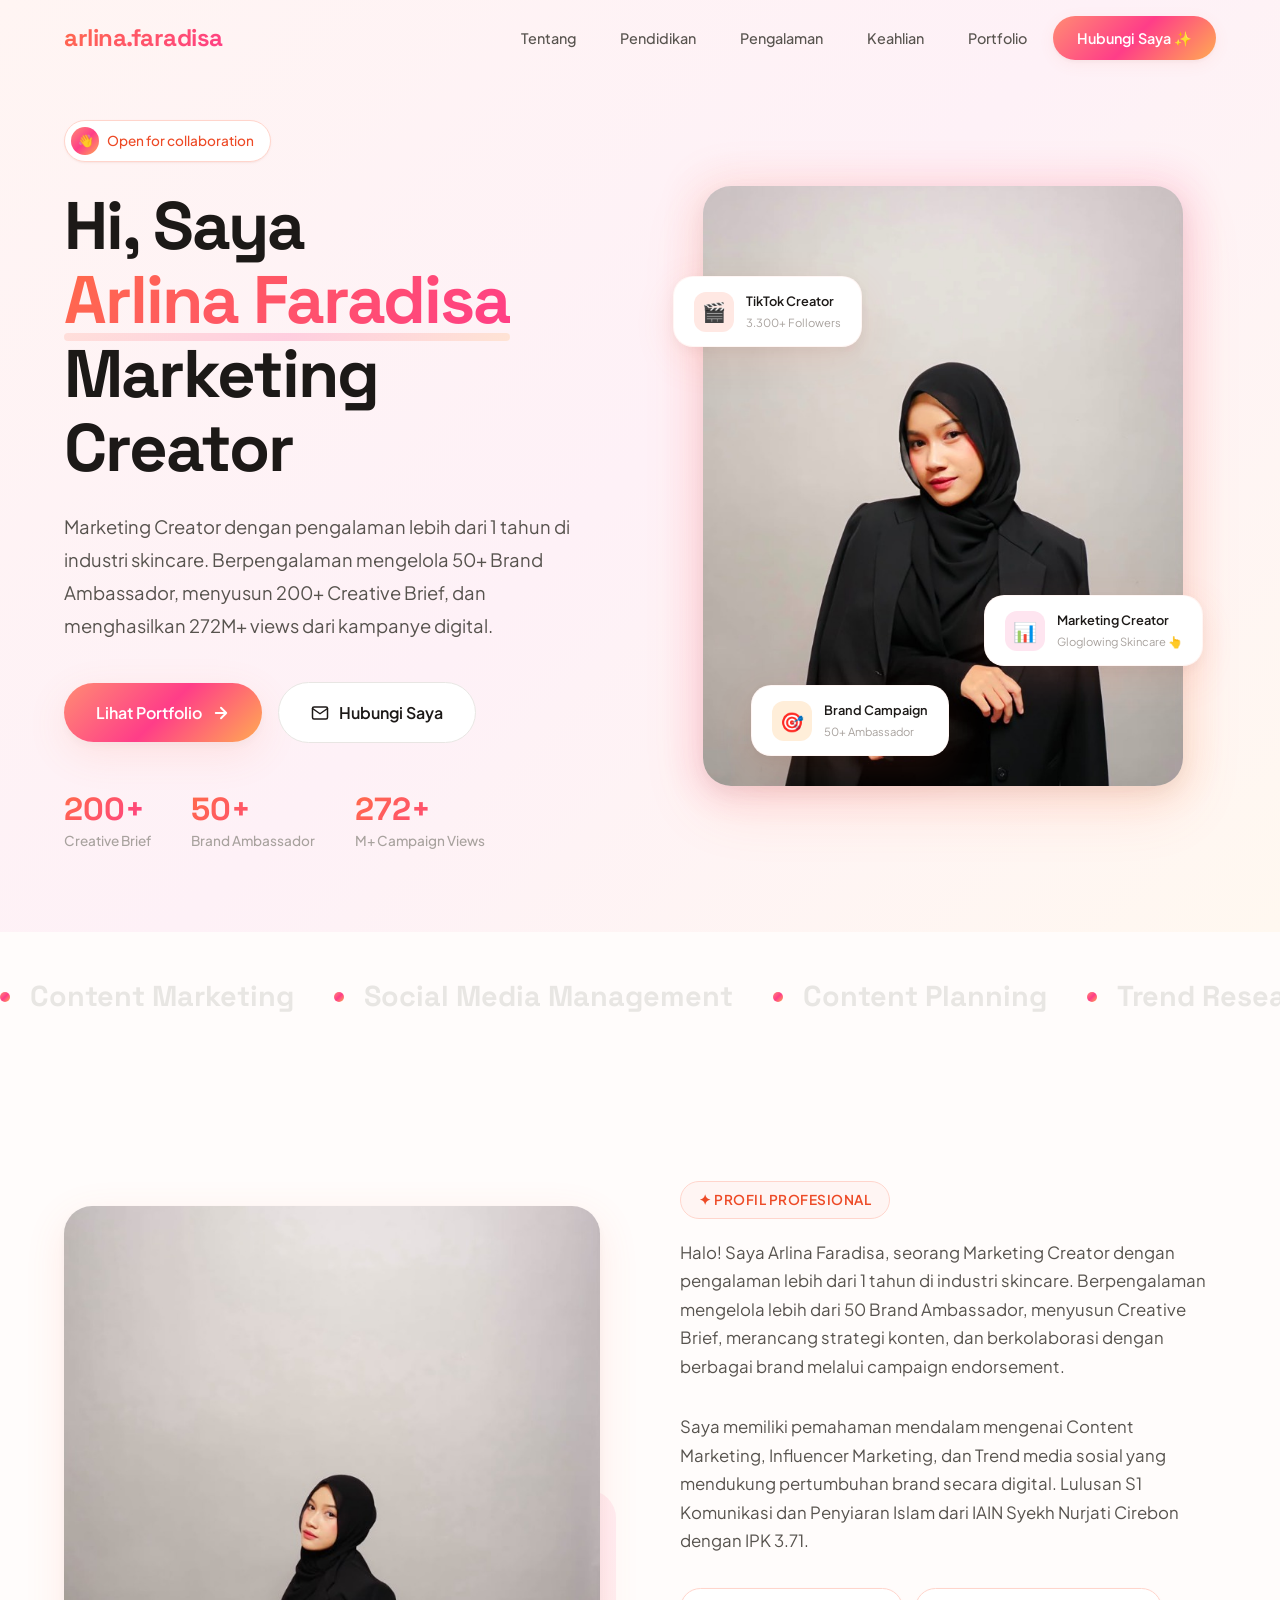
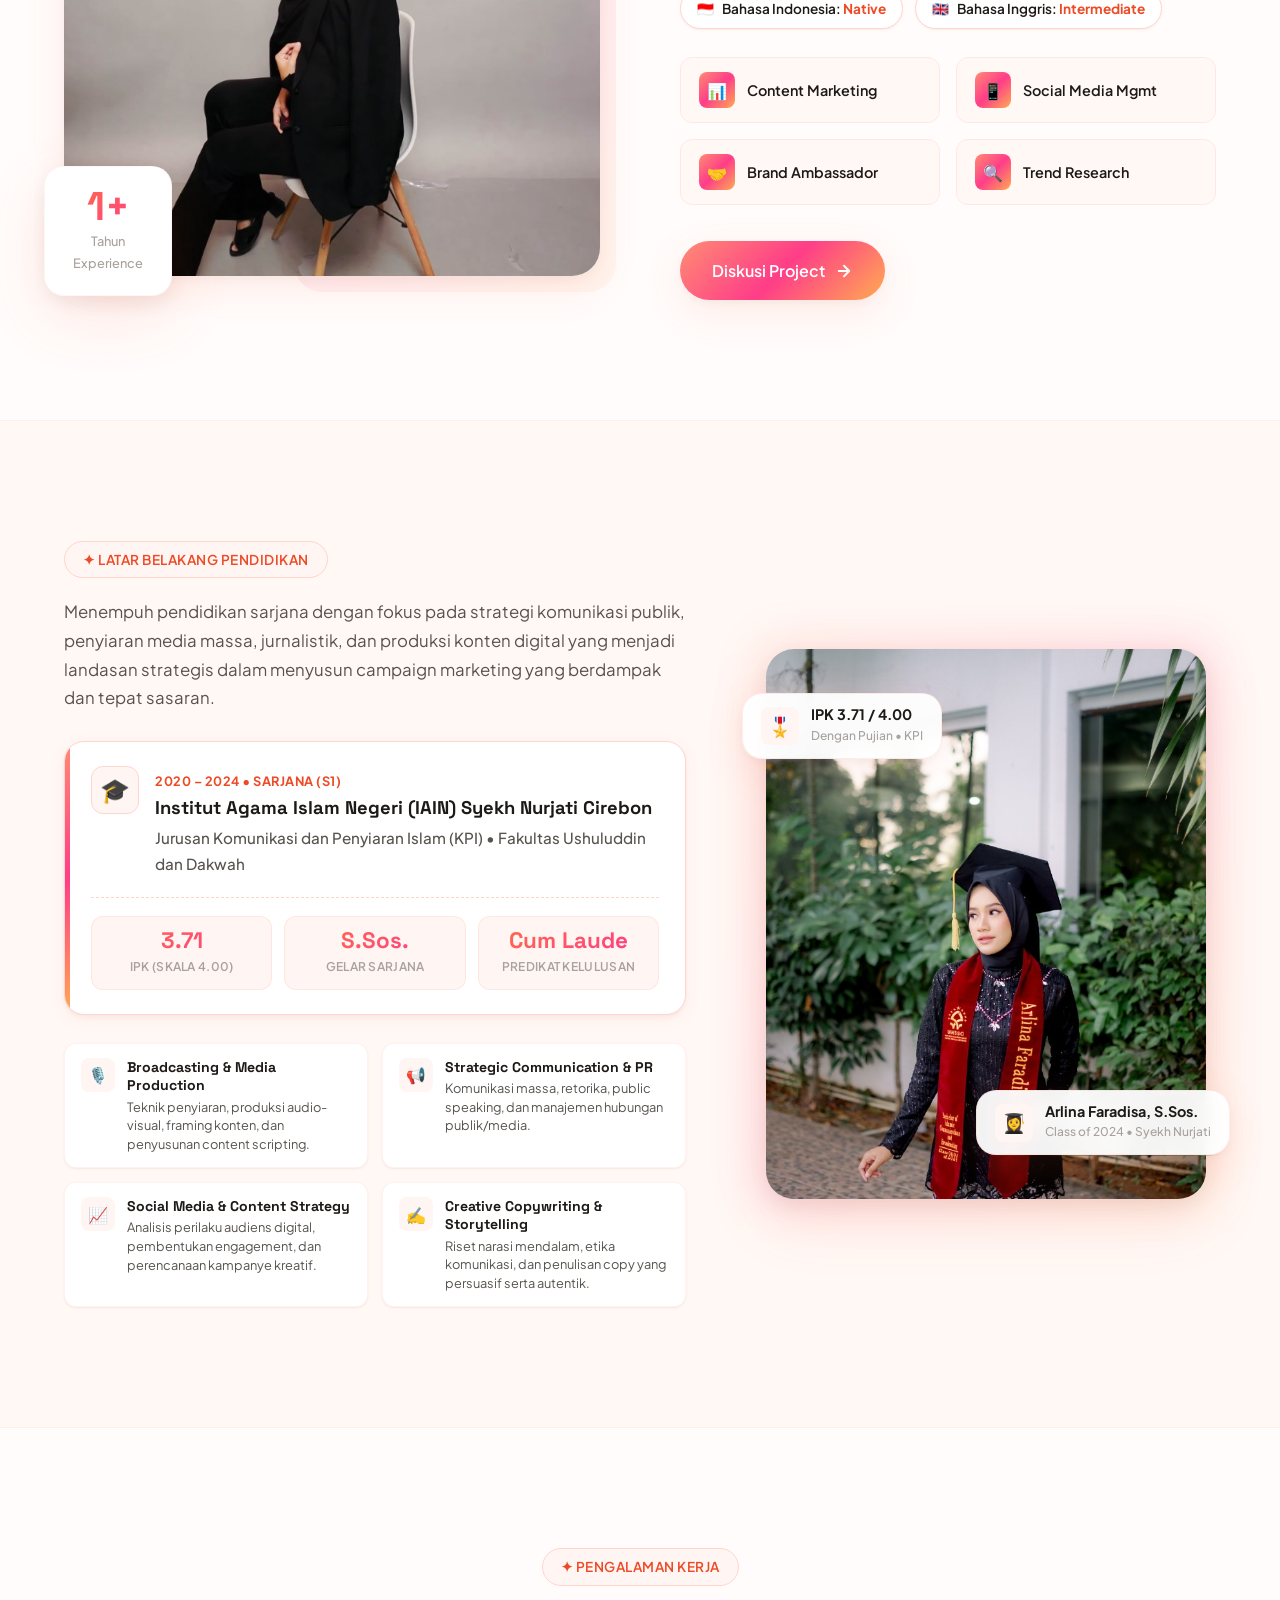
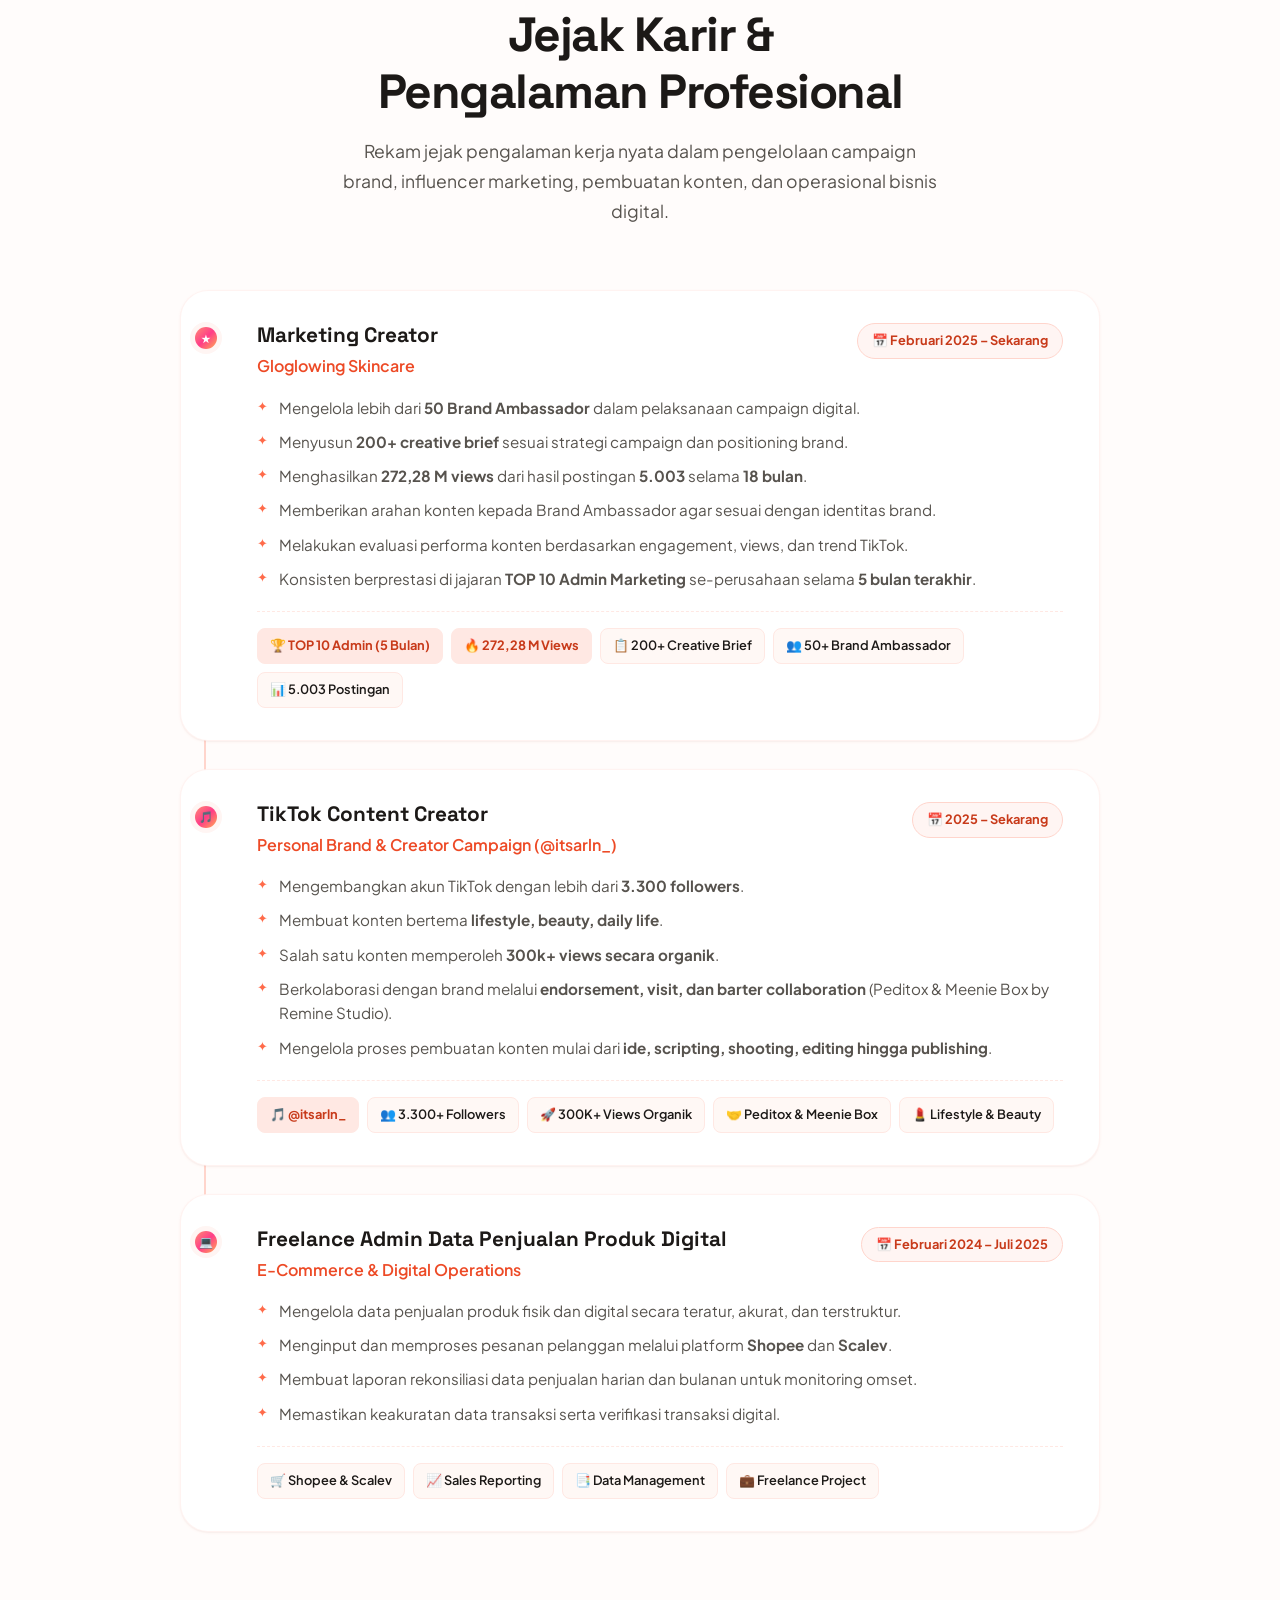
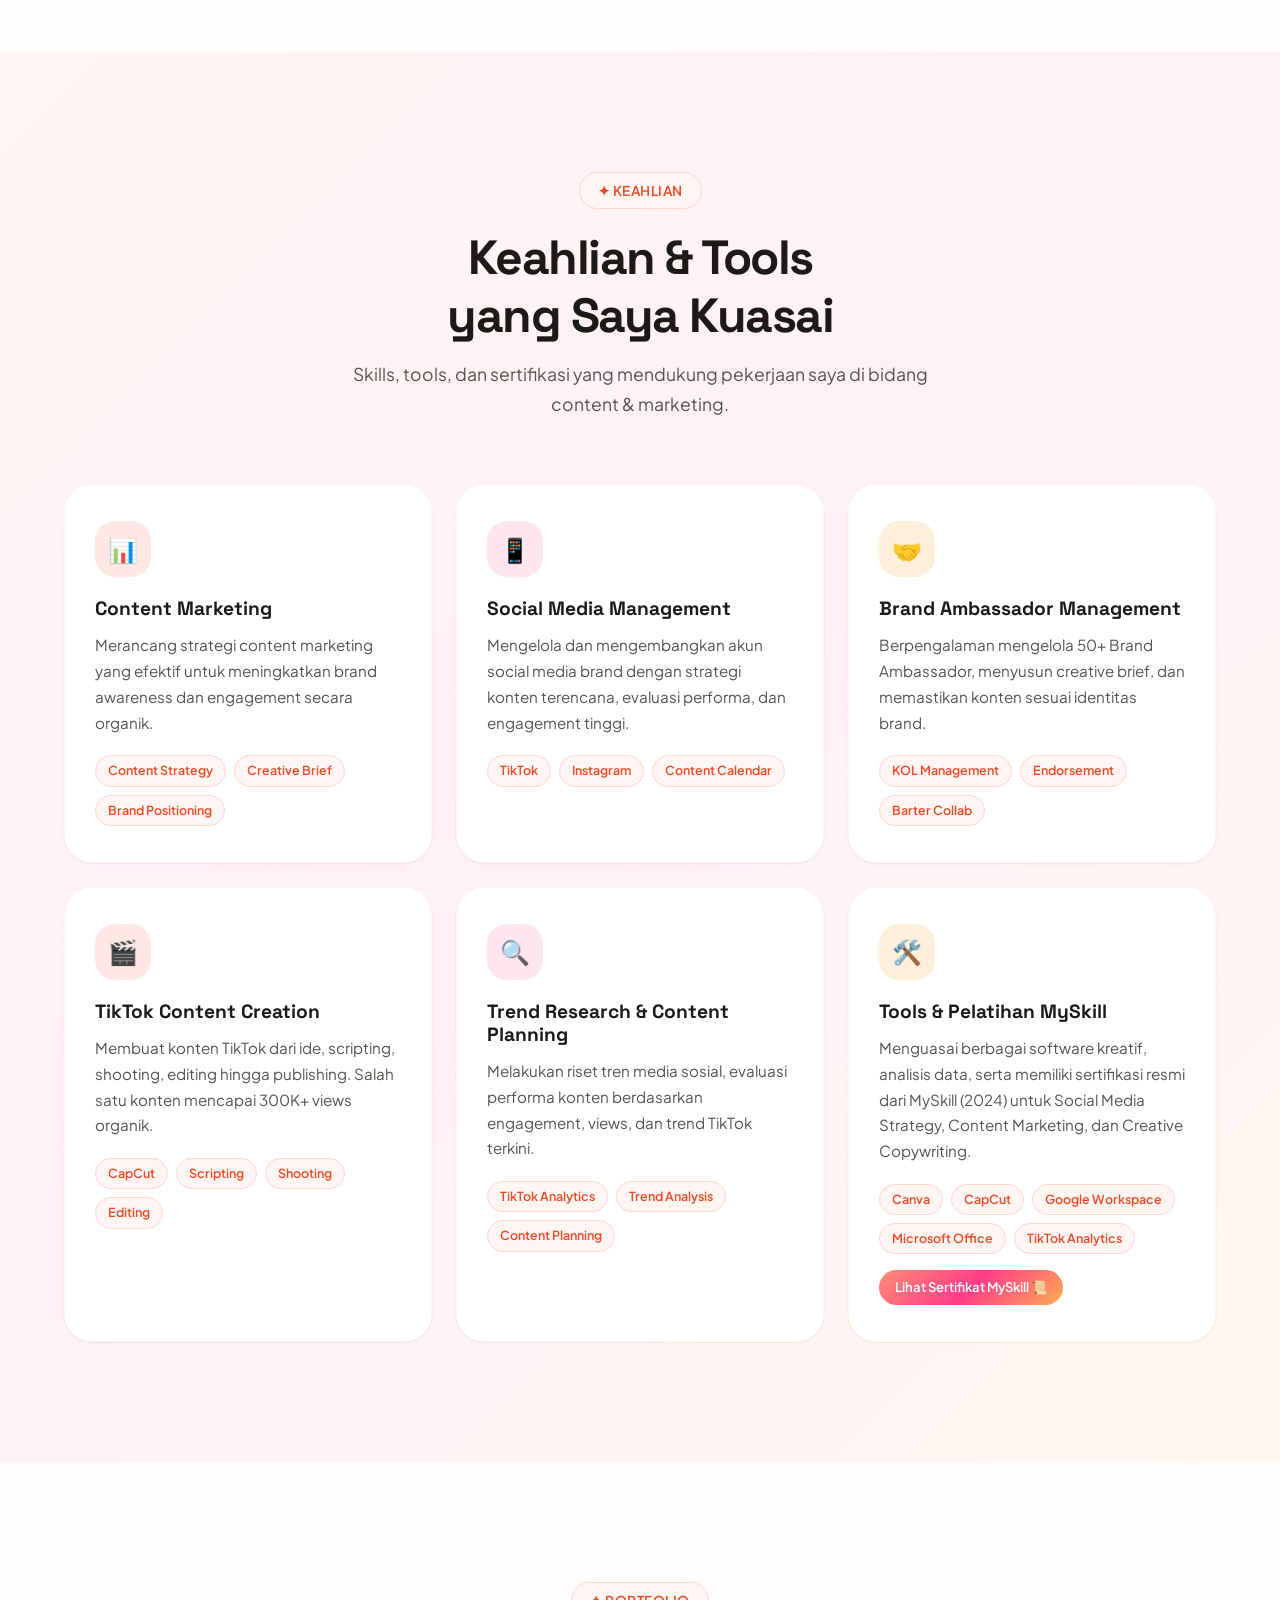
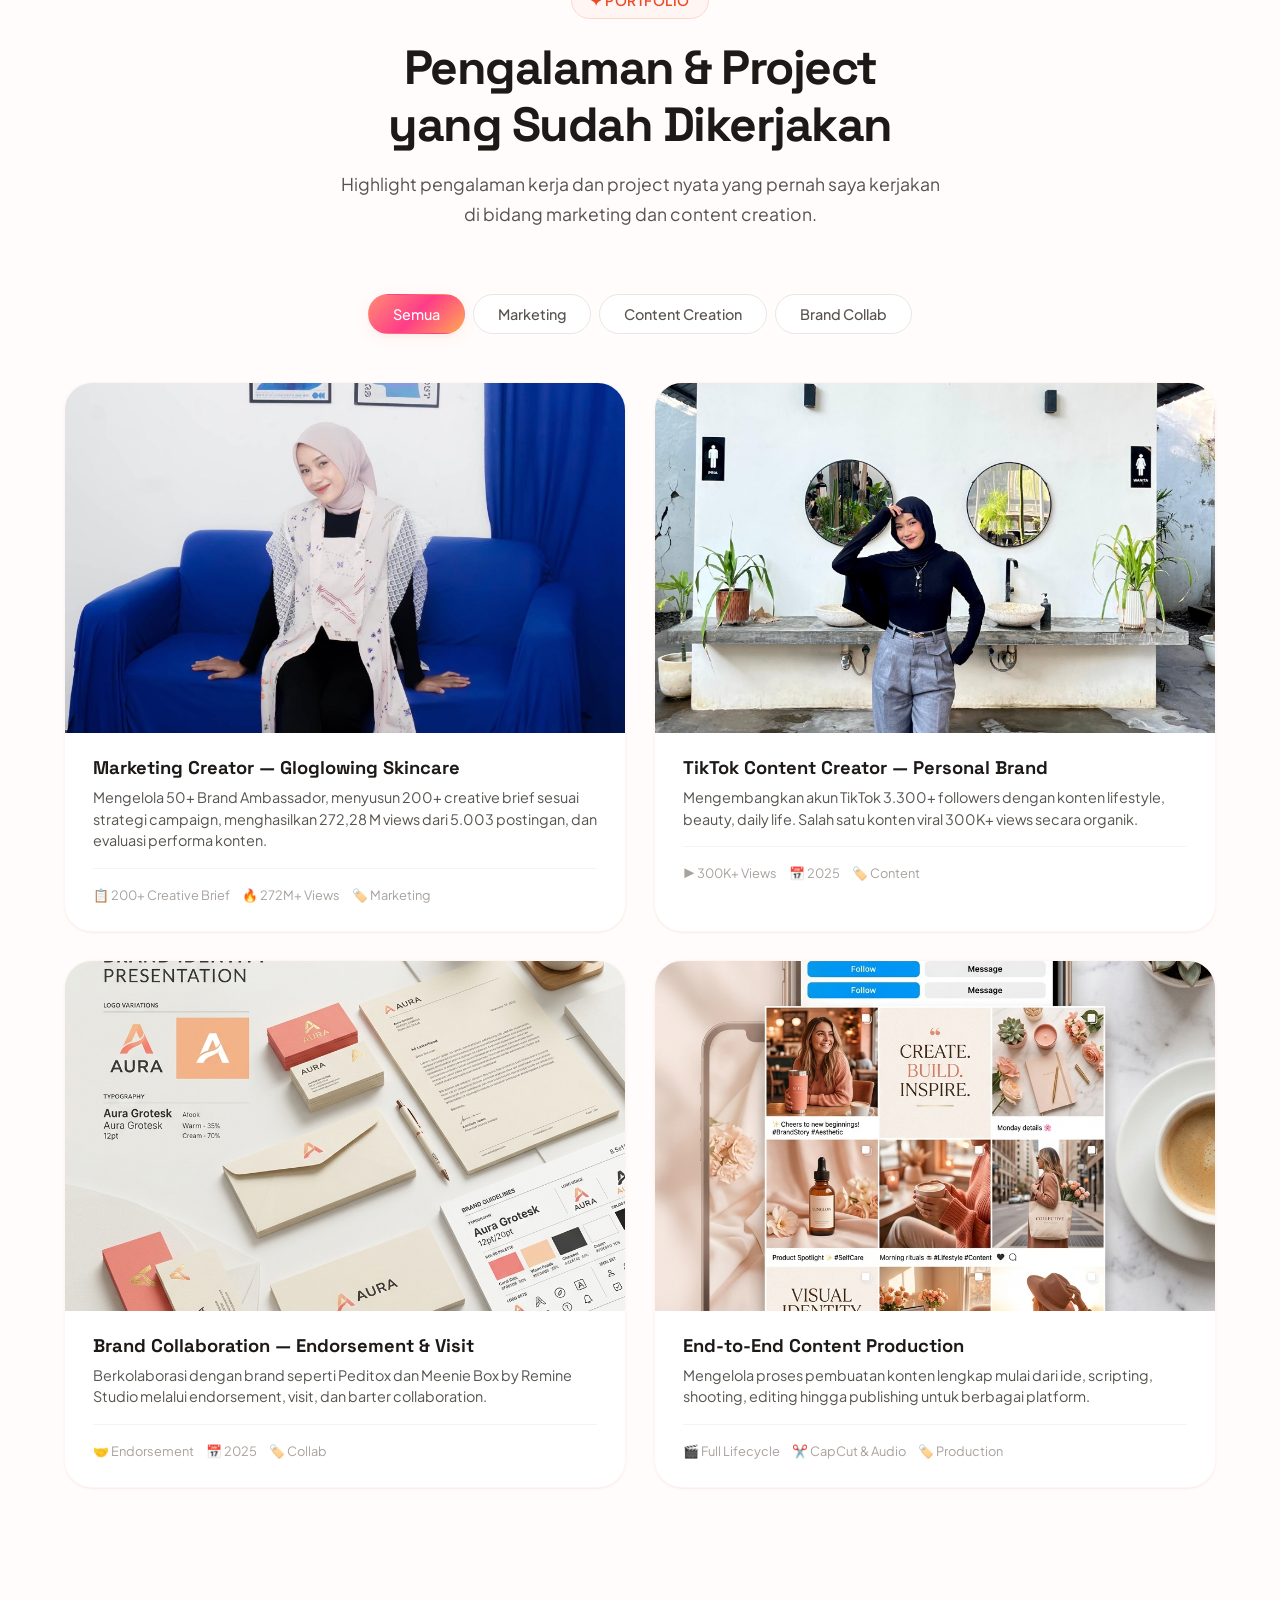
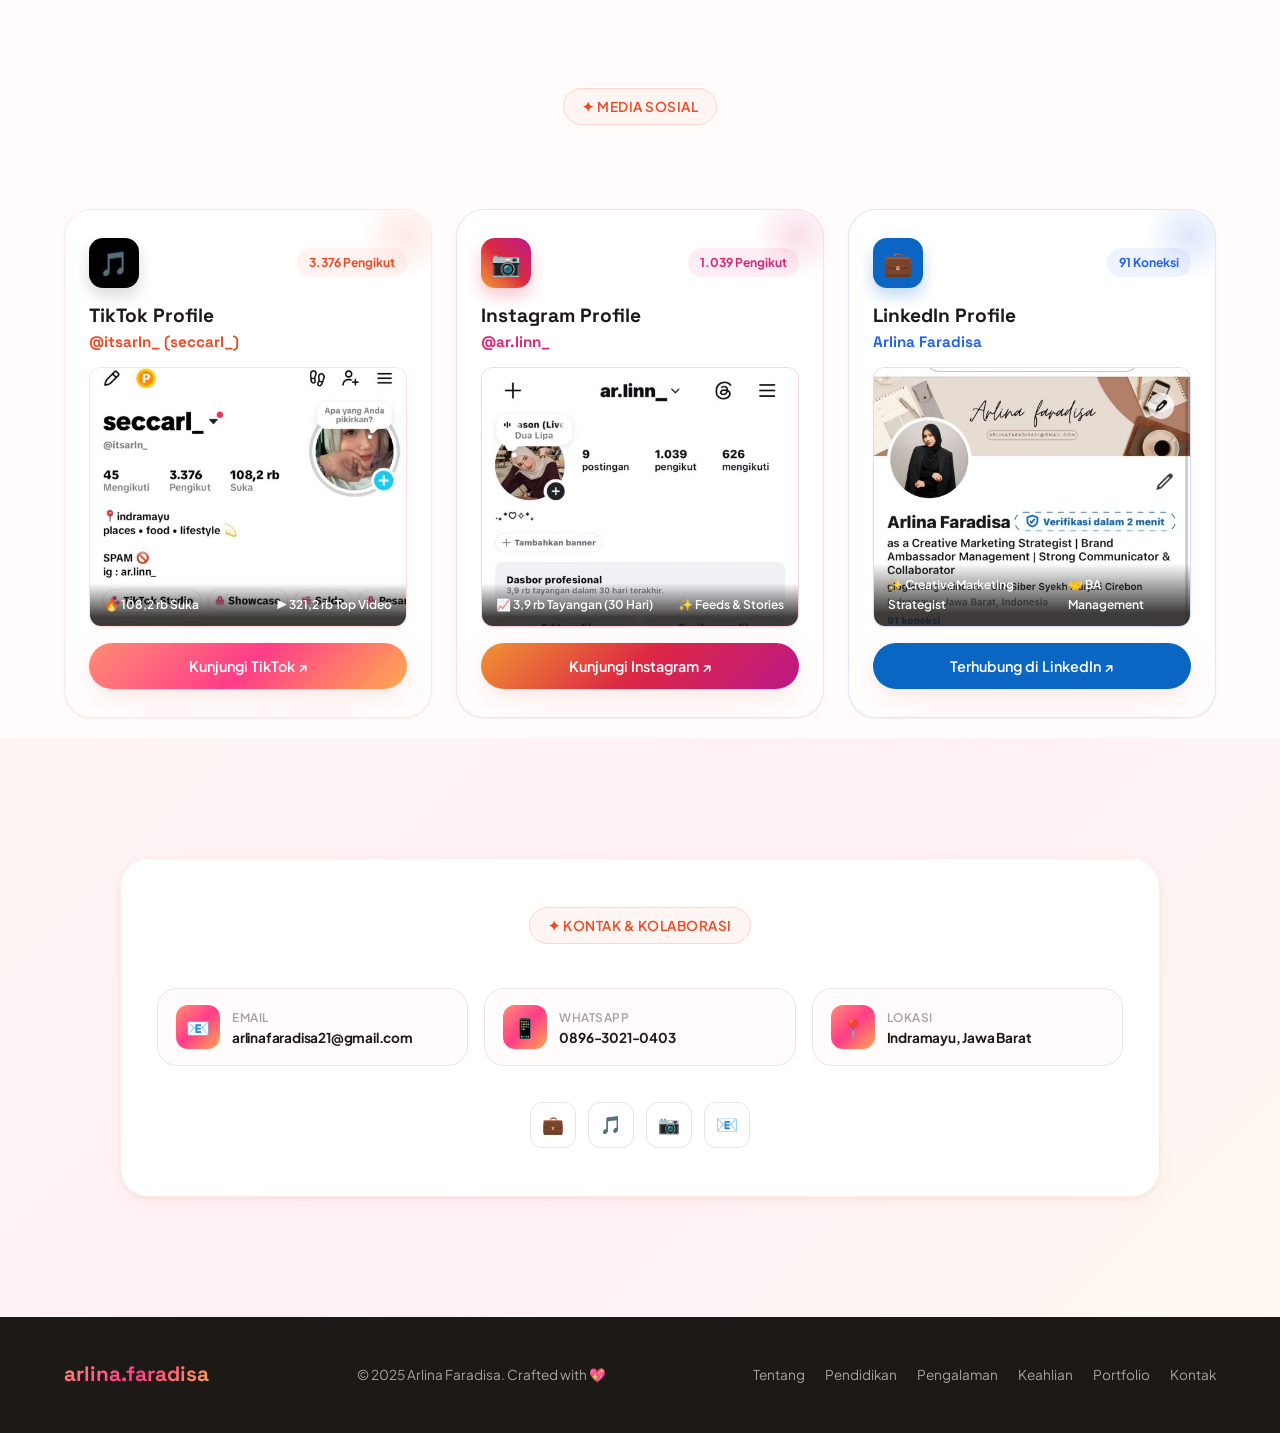
==== commit e06a19aa: "refactor: remove action buttons from brand collaboration in experience section" ====
--- a/index.html
+++ b/index.html
@@ -375,38 +375,16 @@
             <li>Mengembangkan akun TikTok dengan lebih dari <strong>3.300 followers</strong>.</li>
             <li>Membuat konten bertema <strong>lifestyle, beauty, daily life</strong>.</li>
             <li>Salah satu konten memperoleh <strong>300k+ views secara organik</strong>.</li>
-            <li>Berkolaborasi dengan brand melalui <strong>endorsement, visit, dan barter collaboration</strong>.</li>
+            <li>Berkolaborasi dengan brand melalui <strong>endorsement, visit, dan barter collaboration</strong> (Peditox & Meenie Box by Remine Studio).</li>
             <li>Mengelola proses pembuatan konten mulai dari <strong>ide, scripting, shooting, editing hingga
                 publishing</strong>.</li>
           </ul>
-
-          <!-- Brand Collaboration Sub-block -->
-          <div
-            style="background: var(--bg-primary); border-radius: var(--radius-md); padding: 14px 18px; margin: 16px 0; border: 1px solid rgba(255, 107, 74, 0.1);">
-            <div
-              style="font-size: 0.84rem; font-weight: 700; color: var(--text-primary); margin-bottom: 8px; display: flex; align-items: center; gap: 6px;">
-              <span>🤝 Brand Collaboration:</span>
-            </div>
-            <div style="display: flex; gap: 10px; flex-wrap: wrap;">
-              <button onclick="openCollabDetail()"
-                style="background: white; border: 1px solid var(--coral-300); color: var(--coral-600); padding: 6px 14px; border-radius: var(--radius-full); font-size: 0.82rem; font-weight: 600; cursor: pointer; display: inline-flex; align-items: center; gap: 6px;">
-                <span>• Peditox</span> <span
-                  style="font-size: 0.74rem; background: var(--coral-50); padding: 1px 6px; border-radius: 4px;">[klik
-                  disini]</span>
-              </button>
-              <button onclick="openCollabDetail()"
-                style="background: white; border: 1px solid var(--coral-300); color: var(--coral-600); padding: 6px 14px; border-radius: var(--radius-full); font-size: 0.82rem; font-weight: 600; cursor: pointer; display: inline-flex; align-items: center; gap: 6px;">
-                <span>• Meenie Box by Remine Studio</span> <span
-                  style="font-size: 0.74rem; background: var(--coral-50); padding: 1px 6px; border-radius: 4px;">[klik
-                  disini]</span>
-              </button>
-            </div>
-          </div>
 
           <div class="exp-metrics-row">
             <span class="exp-metric-tag highlight">🎵 @itsarln_</span>
             <span class="exp-metric-tag">👥 3.300+ Followers</span>
             <span class="exp-metric-tag">🚀 300K+ Views Organik</span>
+            <span class="exp-metric-tag">🤝 Peditox & Meenie Box</span>
             <span class="exp-metric-tag">💄 Lifestyle & Beauty</span>
           </div>
         </div>
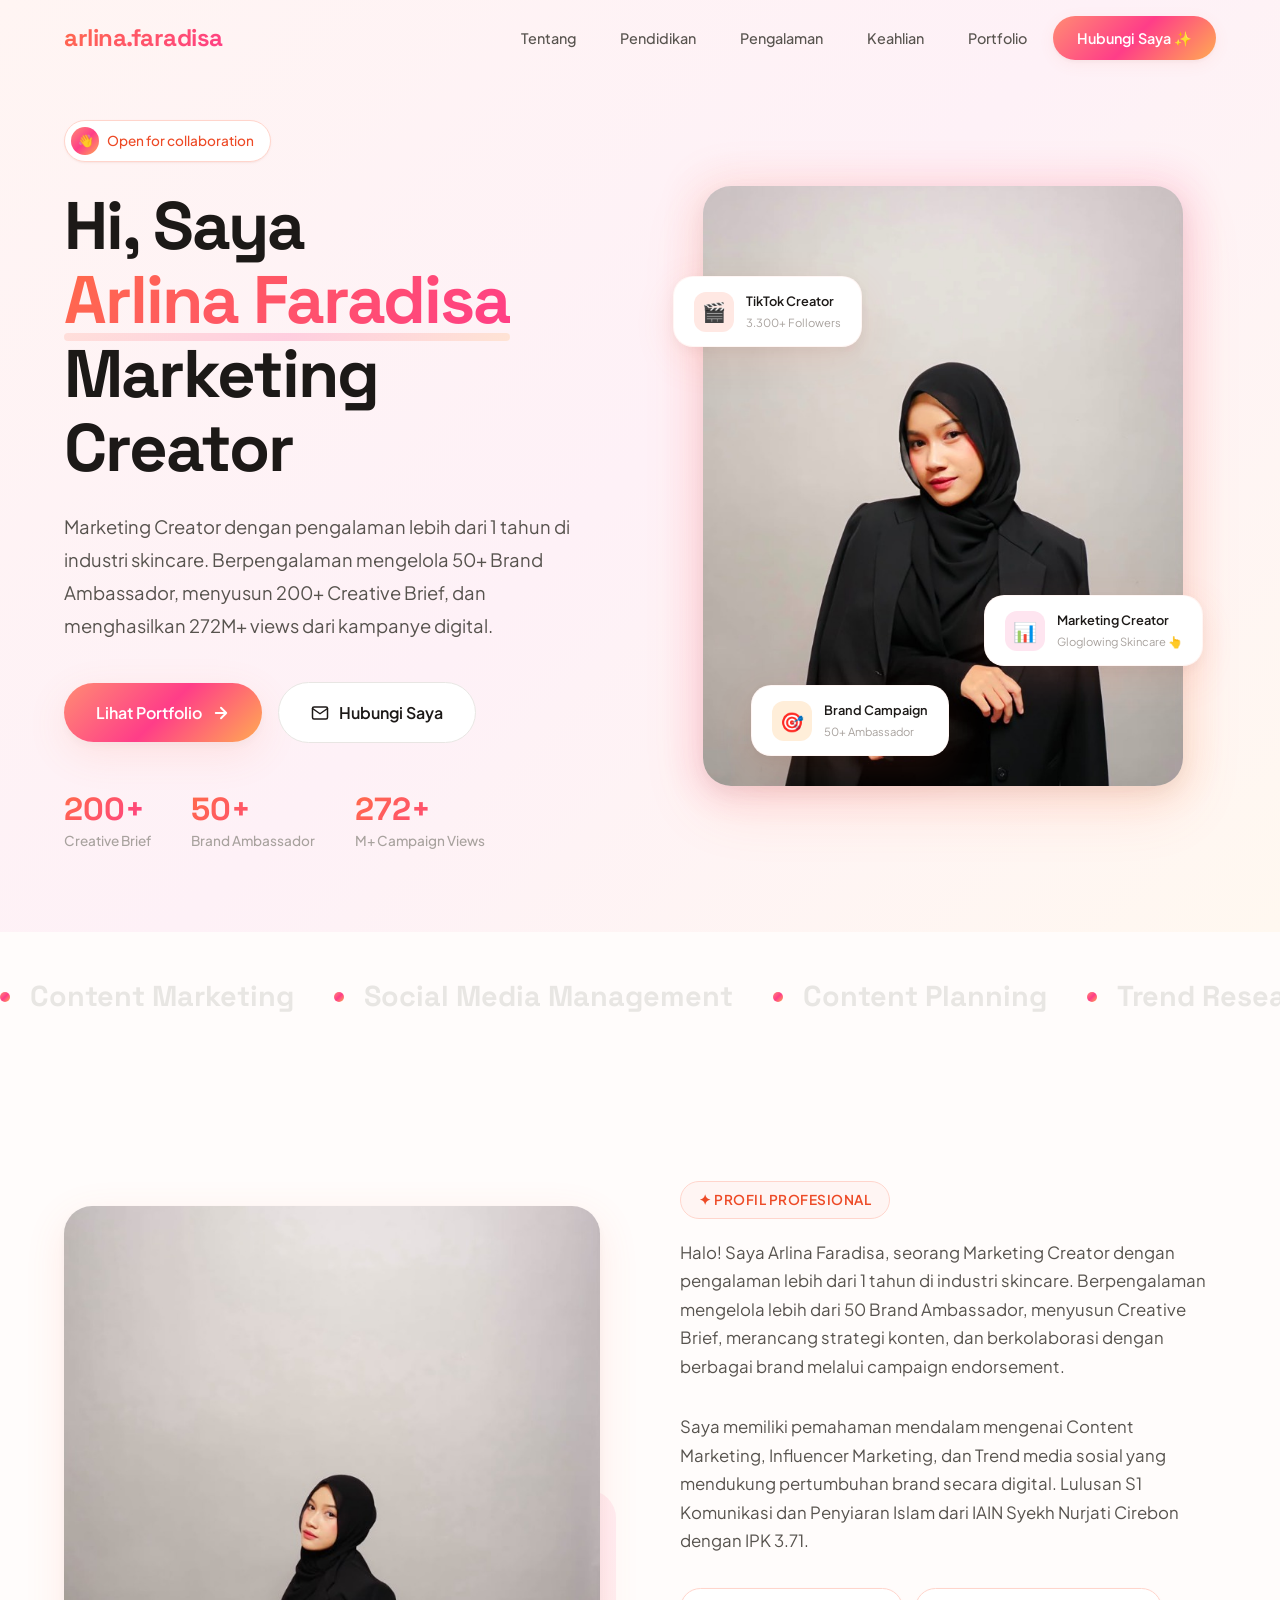
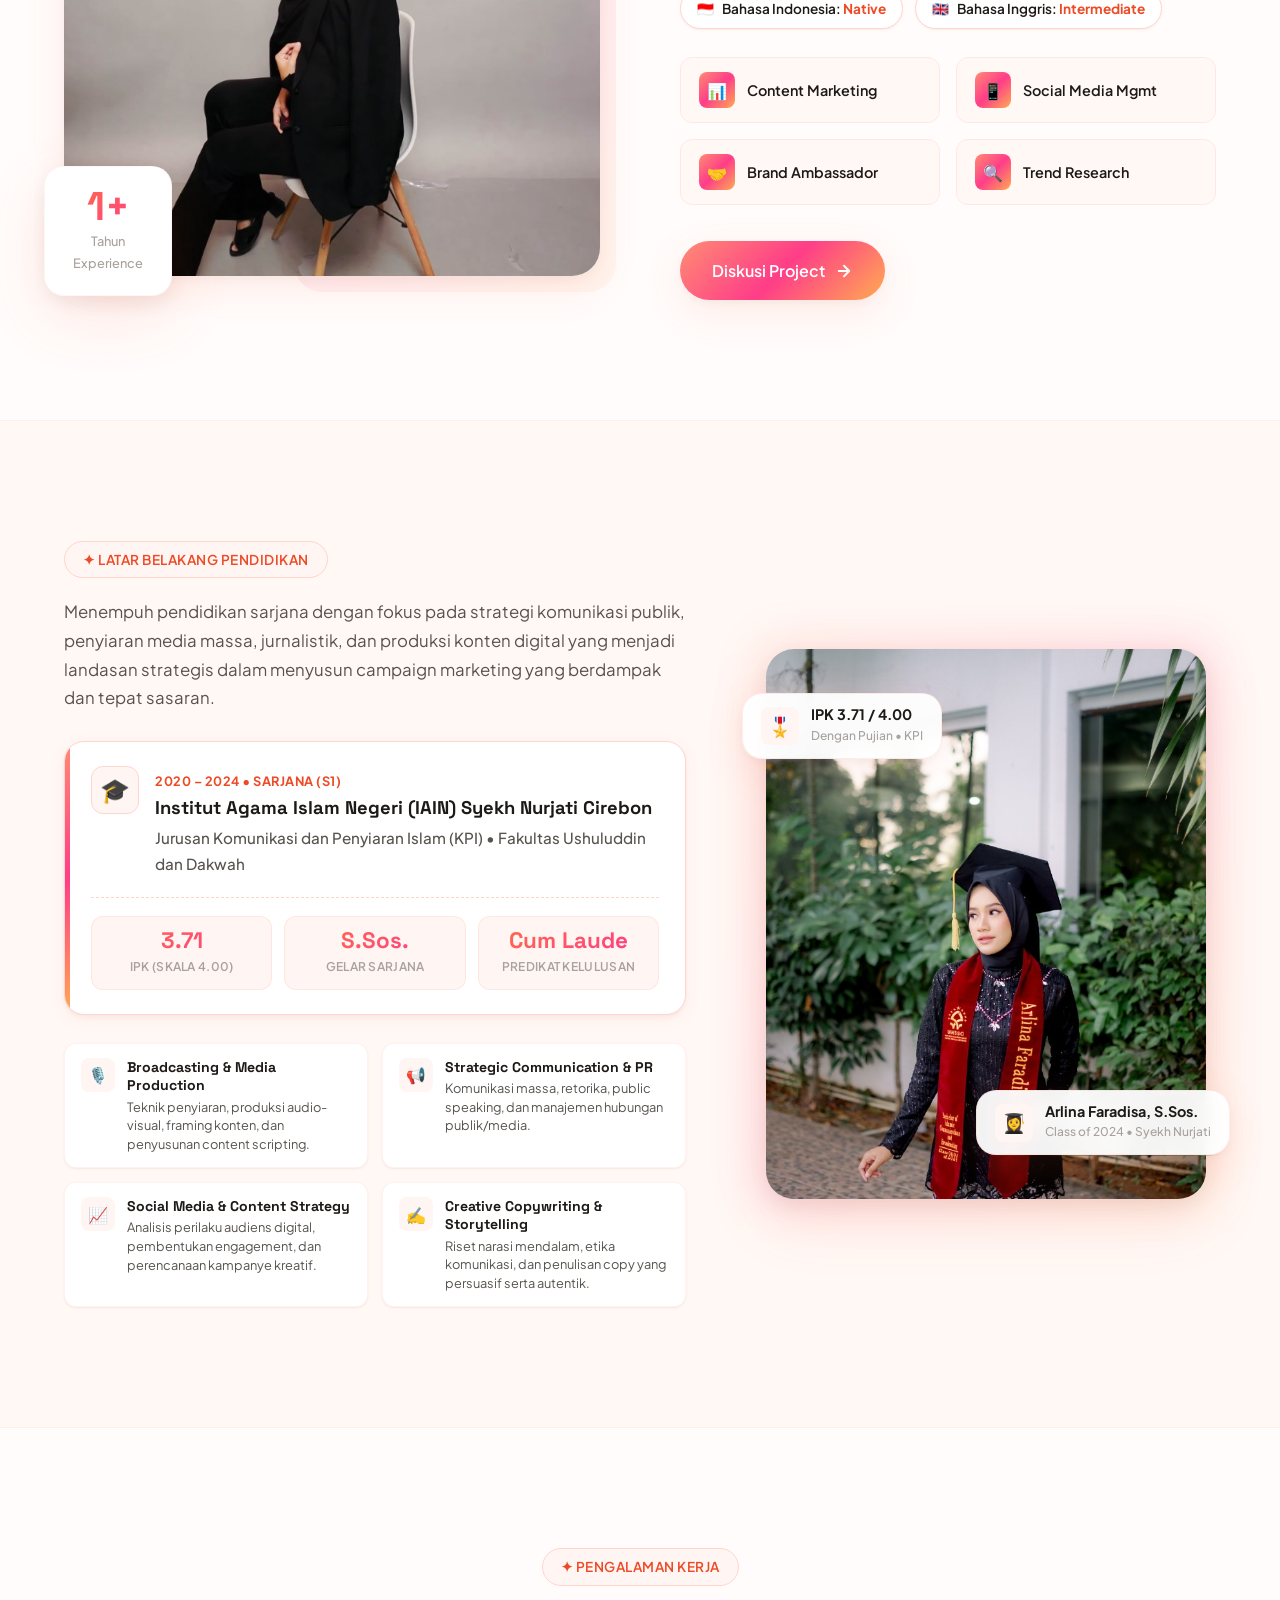
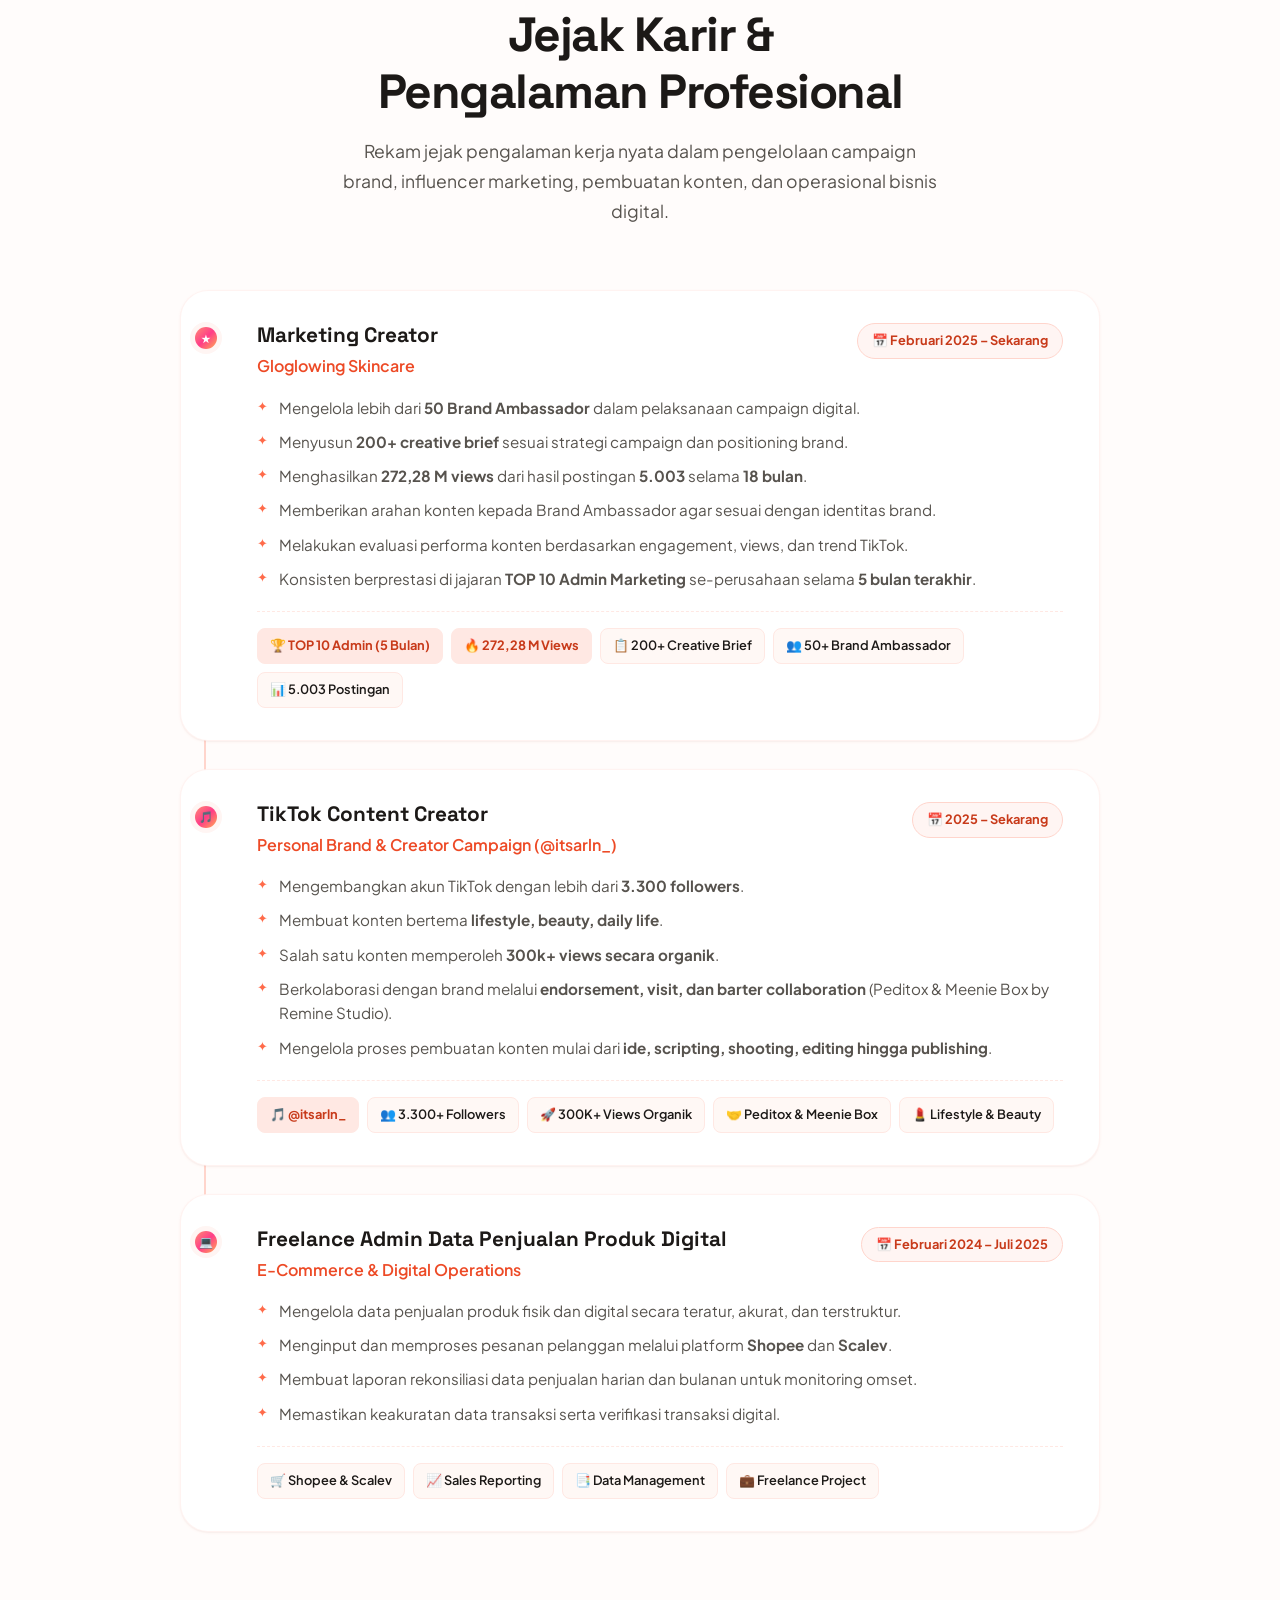
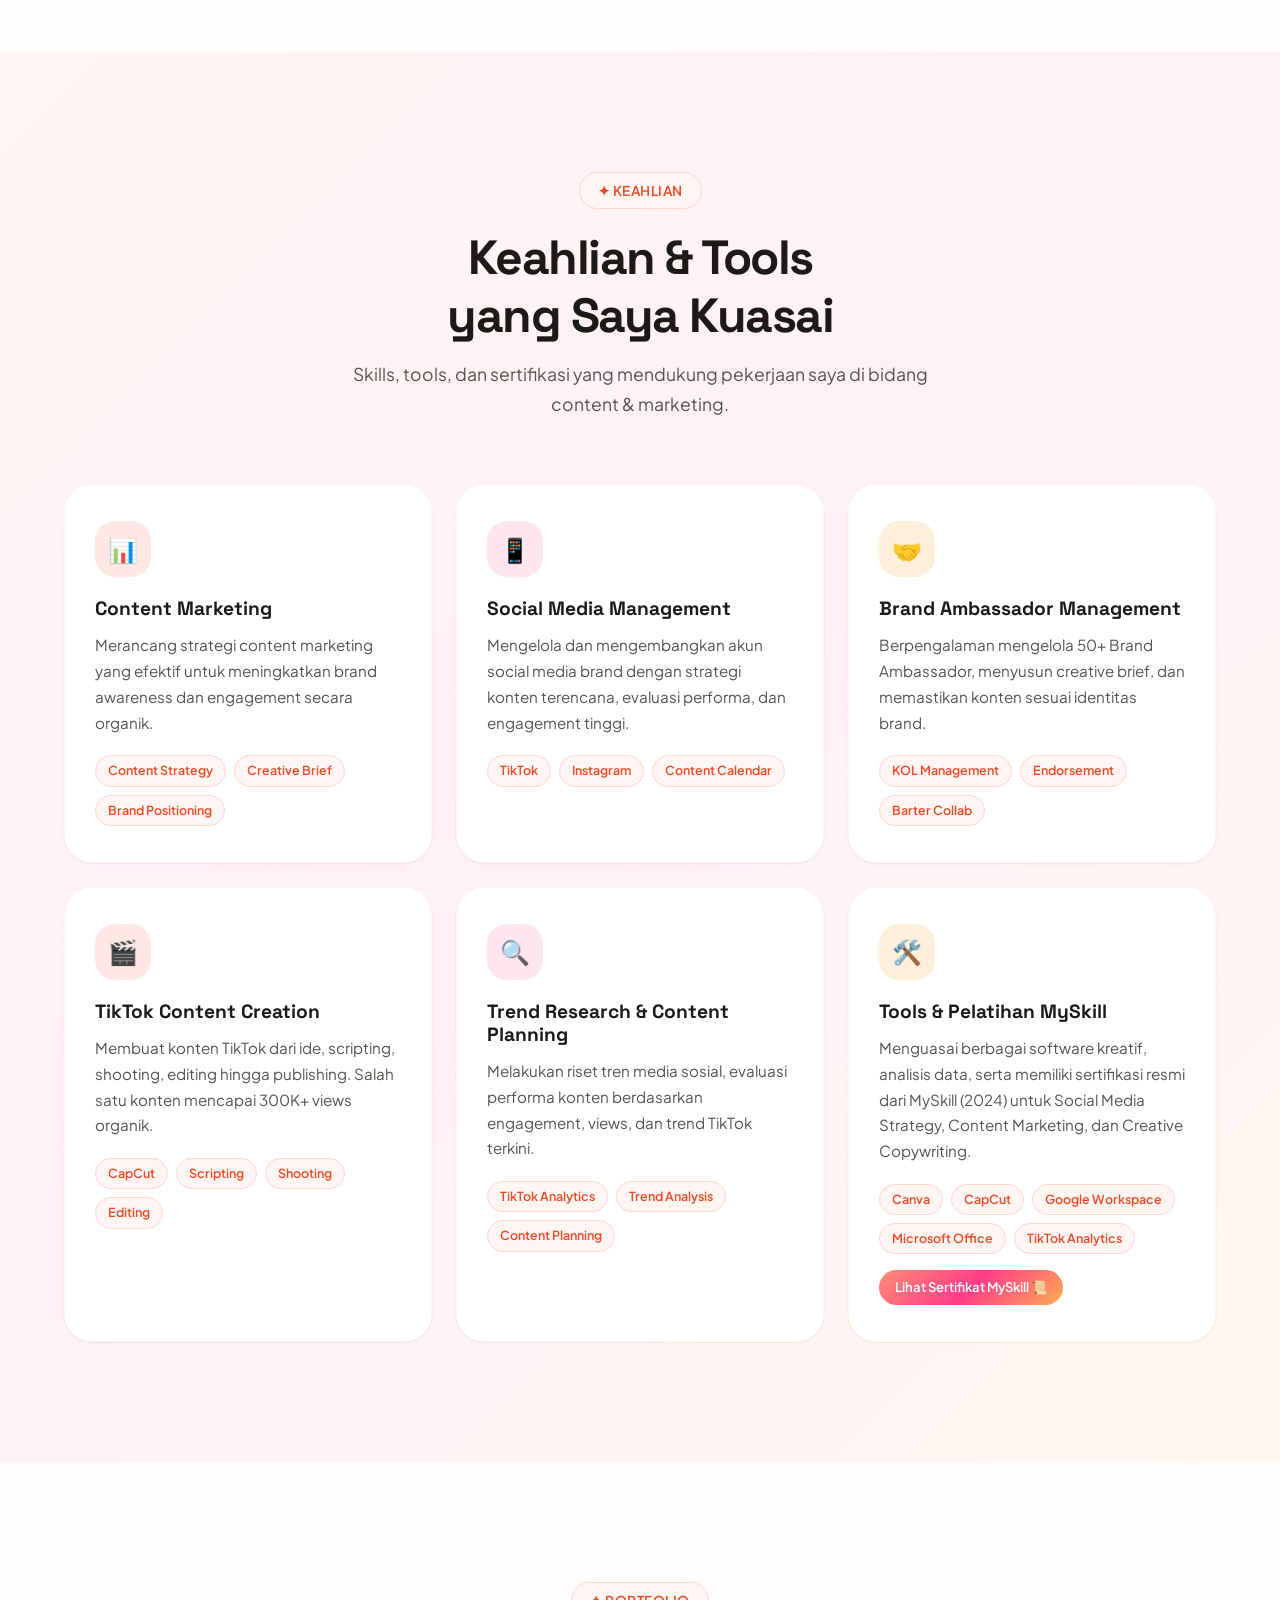
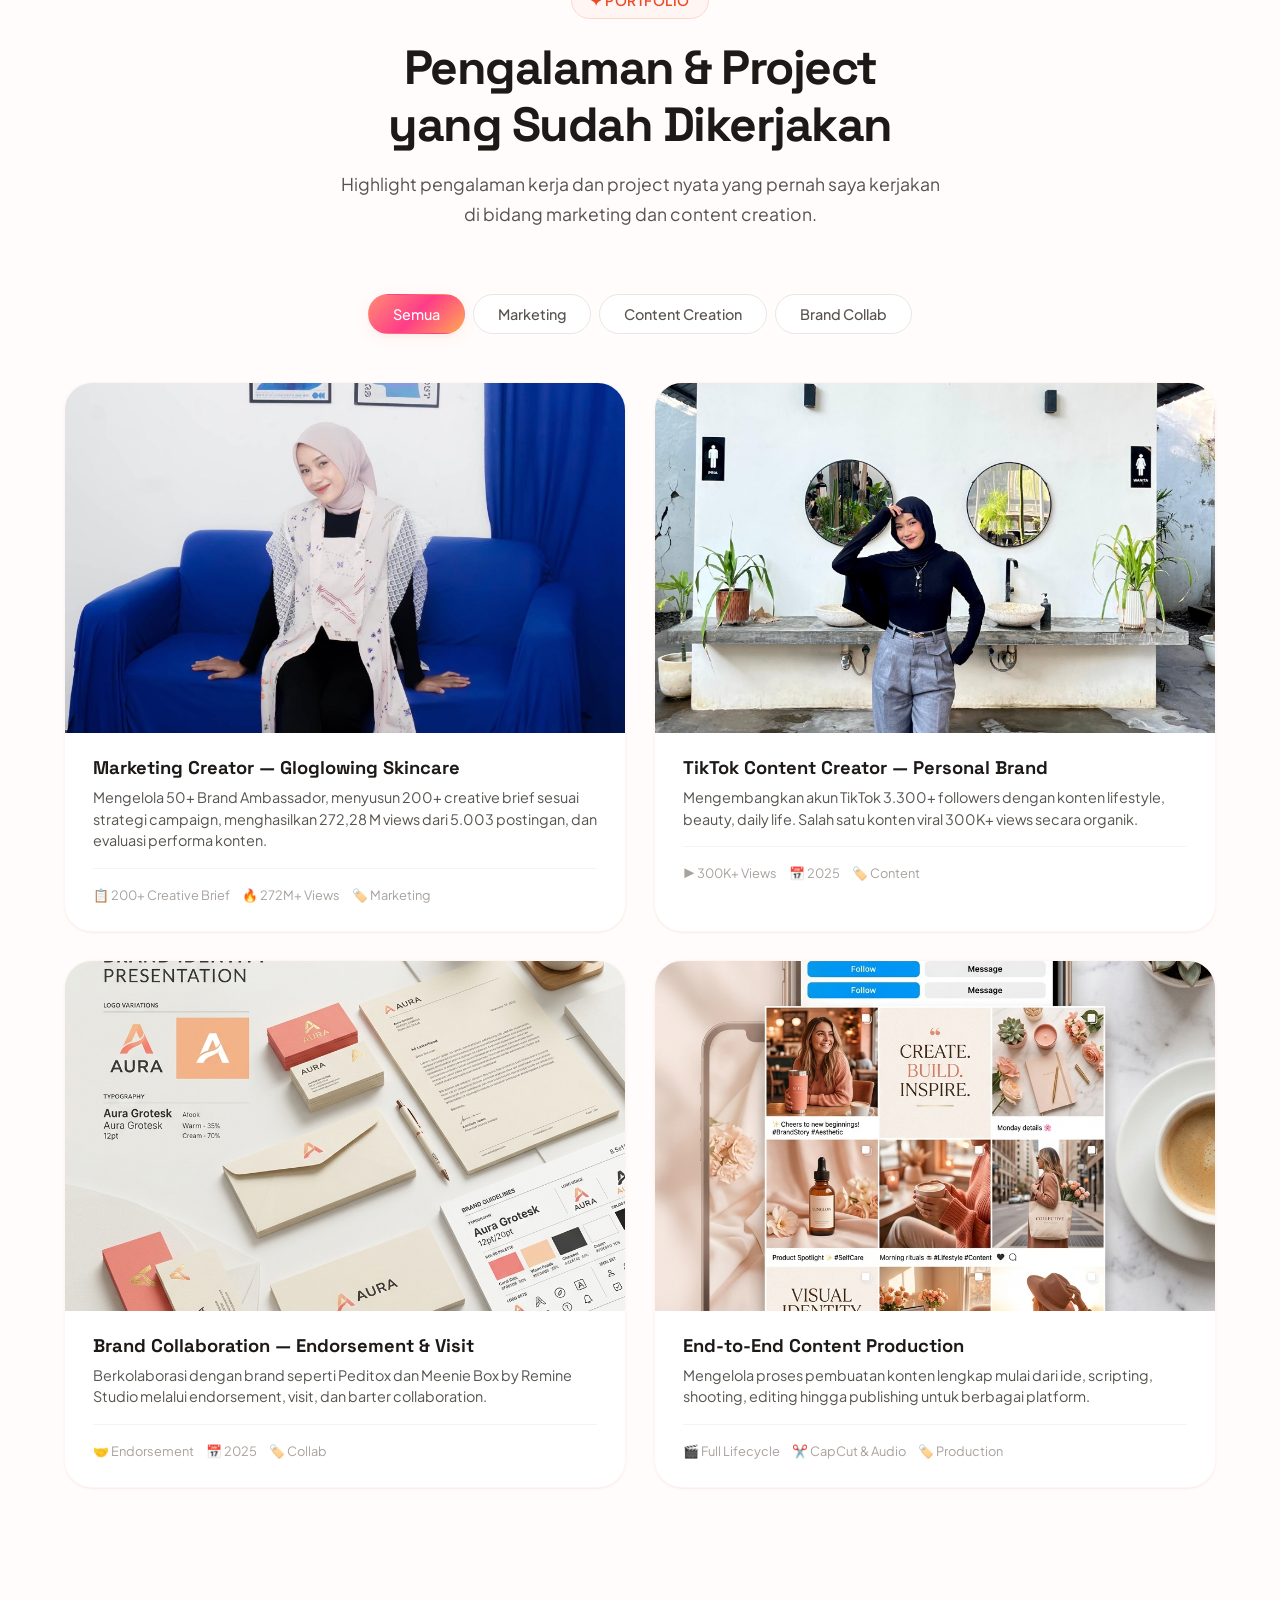
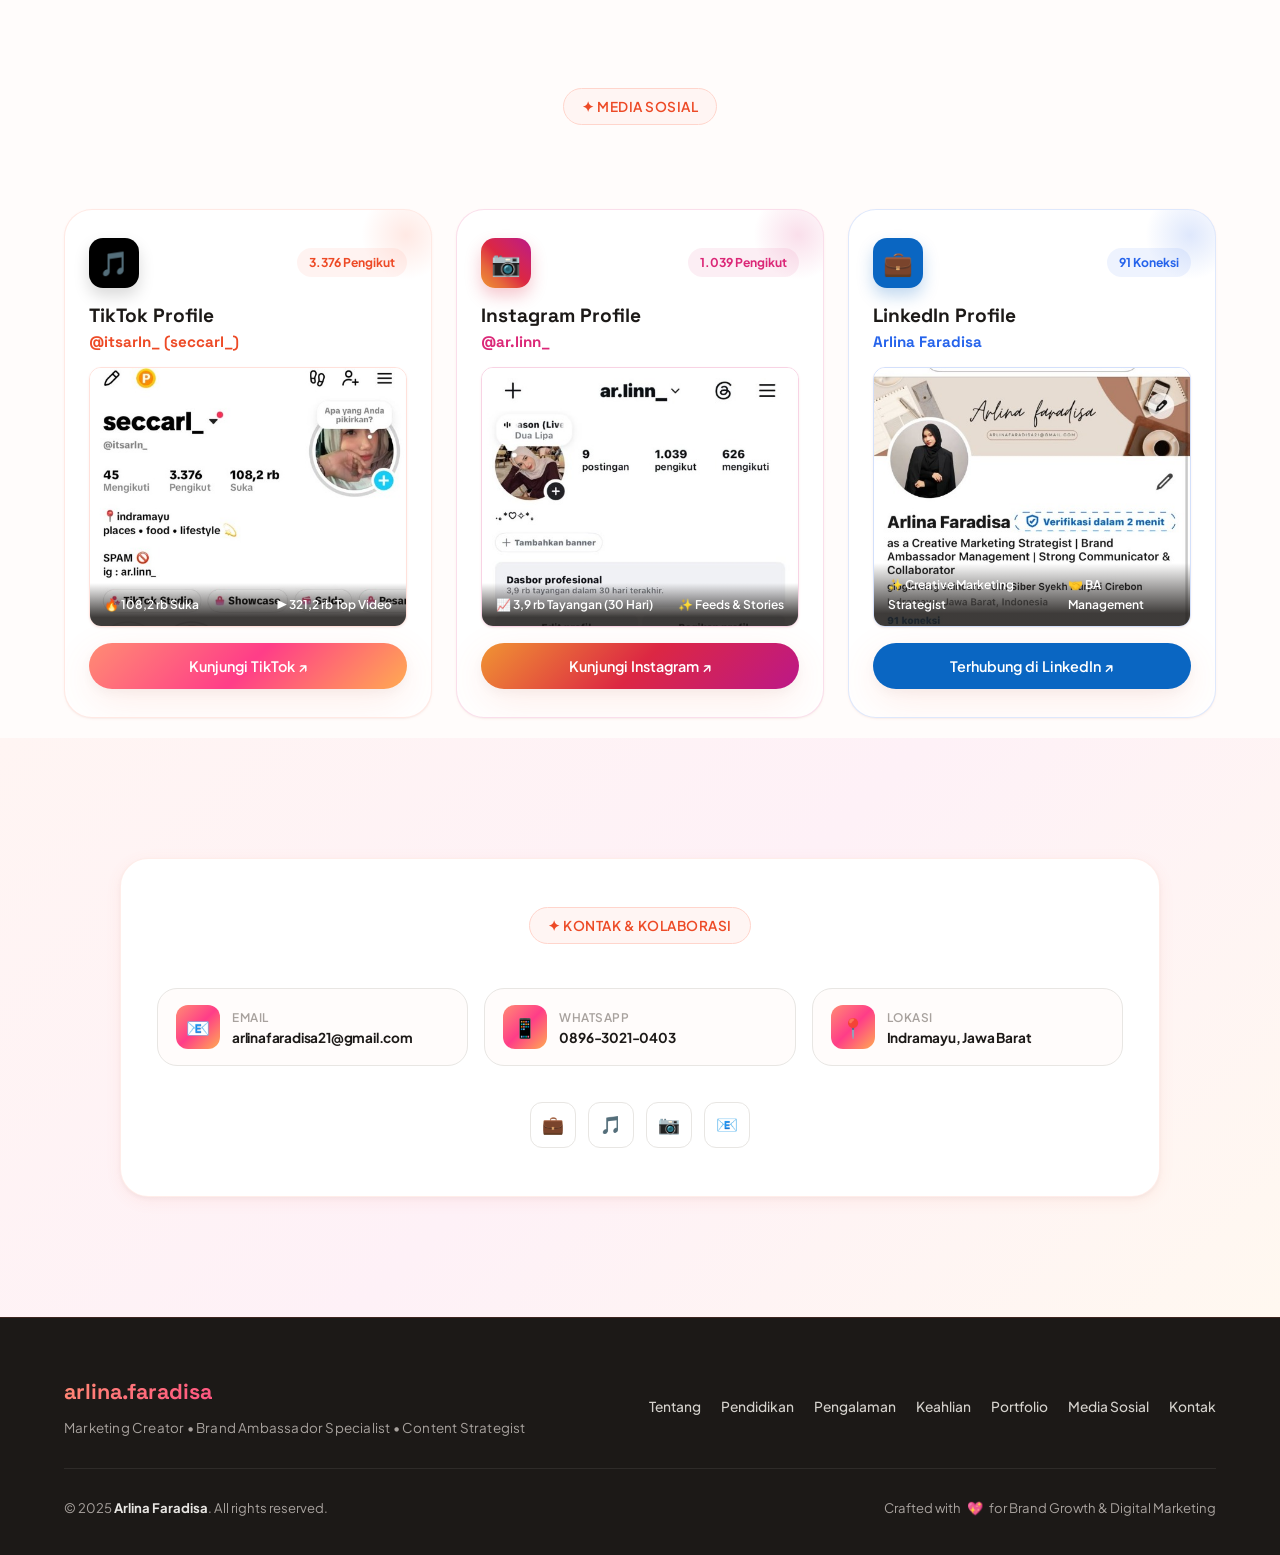
==== commit b8d314e9: "refactor: redesign footer with symmetric 2-tier layout and responsive mobile alignment" ====
--- a/index.html
+++ b/index.html
@@ -805,15 +805,31 @@
   <!-- ===== FOOTER ===== -->
   <footer class="footer">
     <div class="container">
-      <span class="footer-logo">arlina.faradisa</span>
-      <span class="footer-text">© 2025 Arlina Faradisa. Crafted with 💖</span>
-      <div class="footer-links">
-        <a href="#about">Tentang</a>
-        <a href="#education">Pendidikan</a>
-        <a href="#experience">Pengalaman</a>
-        <a href="#skills">Keahlian</a>
-        <a href="#portfolio">Portfolio</a>
-        <a href="#contact">Kontak</a>
+      <div class="footer-top">
+        <div class="footer-brand">
+          <a href="#" class="footer-logo">arlina.faradisa</a>
+          <p class="footer-tagline">Marketing Creator • Brand Ambassador Specialist • Content Strategist</p>
+        </div>
+        <div class="footer-links">
+          <a href="#about">Tentang</a>
+          <a href="#education">Pendidikan</a>
+          <a href="#experience">Pengalaman</a>
+          <a href="#skills">Keahlian</a>
+          <a href="#portfolio">Portfolio</a>
+          <a href="#socials">Media Sosial</a>
+          <a href="#contact">Kontak</a>
+        </div>
+      </div>
+
+      <div class="footer-divider"></div>
+
+      <div class="footer-bottom">
+        <div class="footer-copyright">
+          © 2025 <strong>Arlina Faradisa</strong>. All rights reserved.
+        </div>
+        <div class="footer-credit">
+          Crafted with <span style="color: #ff3d88; margin: 0 2px;">💖</span> for Brand Growth & Digital Marketing
+        </div>
       </div>
     </div>
   </footer>
--- a/style.css
+++ b/style.css
@@ -1714,49 +1714,94 @@
    FOOTER
    ============================================ */
 .footer {
-  padding: 40px 0;
+  padding: 56px 0 36px;
   background: var(--neutral-900);
   color: white;
   position: relative;
   z-index: 1;
+  border-top: 1px solid rgba(255, 107, 74, 0.15);
 }
 
 .footer .container {
   display: flex;
+  flex-direction: column;
+  gap: 28px;
+}
+
+.footer-top {
+  display: flex;
   justify-content: space-between;
   align-items: center;
   flex-wrap: wrap;
-  gap: 16px;
+  gap: 24px;
+}
+
+.footer-brand {
+  display: flex;
+  flex-direction: column;
+  gap: 6px;
 }
 
 .footer-logo {
   font-family: 'Space Grotesk', sans-serif;
-  font-size: 1.3rem;
+  font-size: 1.35rem;
   font-weight: 800;
   background: var(--gradient-main);
   -webkit-background-clip: text;
   -webkit-text-fill-color: transparent;
   background-clip: text;
-}
-
-.footer-text {
-  font-size: 0.85rem;
+  display: inline-block;
+}
+
+.footer-tagline {
+  font-size: 0.84rem;
   color: var(--neutral-400);
+  margin: 0;
+  letter-spacing: 0.2px;
 }
 
 .footer-links {
   display: flex;
+  align-items: center;
   gap: 20px;
+  flex-wrap: wrap;
 }
 
 .footer-links a {
-  color: var(--neutral-400);
-  font-size: 0.85rem;
+  color: var(--neutral-300);
+  font-size: 0.86rem;
+  font-weight: 500;
   transition: var(--transition-base);
 }
 
 .footer-links a:hover {
   color: var(--coral-400);
+}
+
+.footer-divider {
+  width: 100%;
+  height: 1px;
+  background: rgba(255, 255, 255, 0.08);
+}
+
+.footer-bottom {
+  display: flex;
+  justify-content: space-between;
+  align-items: center;
+  flex-wrap: wrap;
+  gap: 16px;
+  font-size: 0.82rem;
+  color: var(--neutral-400);
+}
+
+.footer-copyright strong {
+  color: var(--neutral-200);
+}
+
+.footer-credit {
+  display: flex;
+  align-items: center;
+  gap: 4px;
 }
 
 /* ============================================
@@ -1975,9 +2020,30 @@
     flex-direction: column;
   }
 
-  .footer .container {
+  .footer {
+    padding: 44px 0 28px;
+  }
+
+  .footer-top {
     flex-direction: column;
     text-align: center;
+    align-items: center;
+    gap: 20px;
+  }
+
+  .footer-brand {
+    align-items: center;
+  }
+
+  .footer-links {
+    justify-content: center;
+    gap: 12px 18px;
+  }
+
+  .footer-bottom {
+    flex-direction: column;
+    text-align: center;
+    gap: 10px;
   }
 
   .contact-card-centered {
